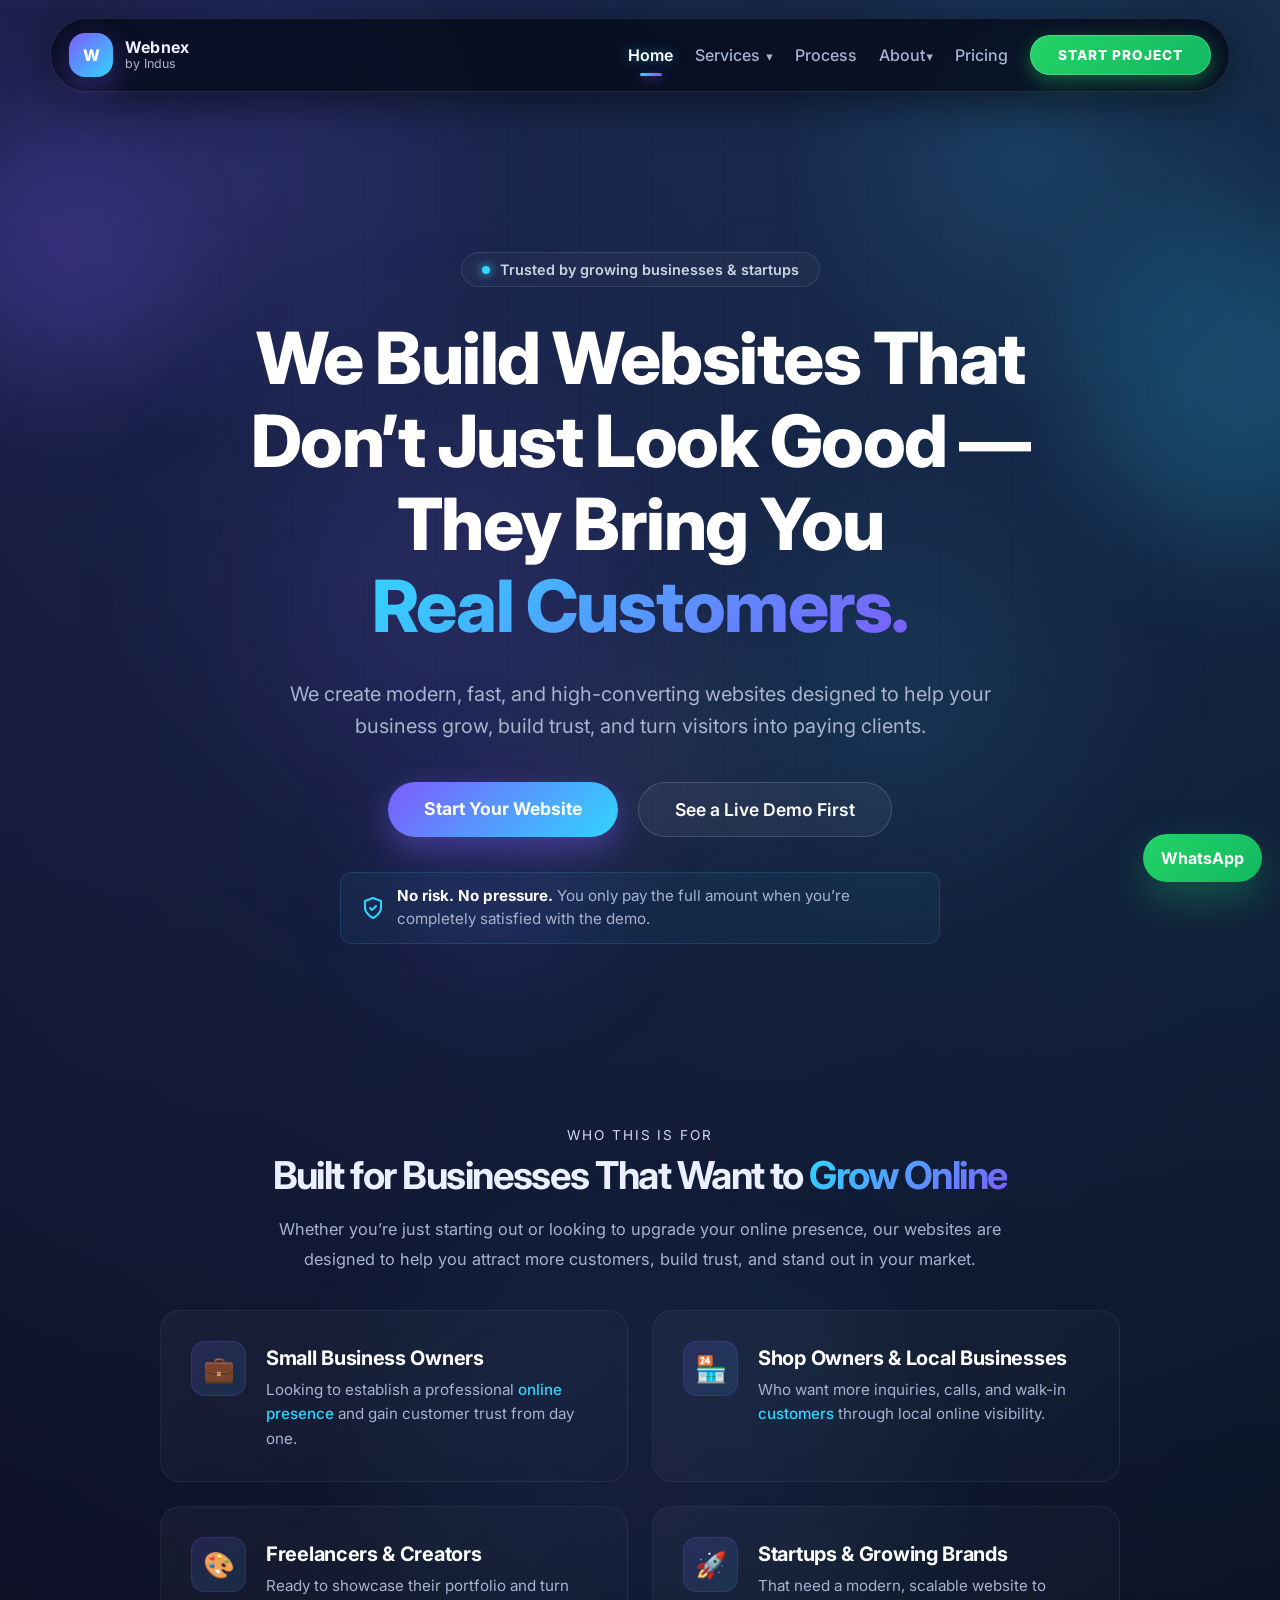
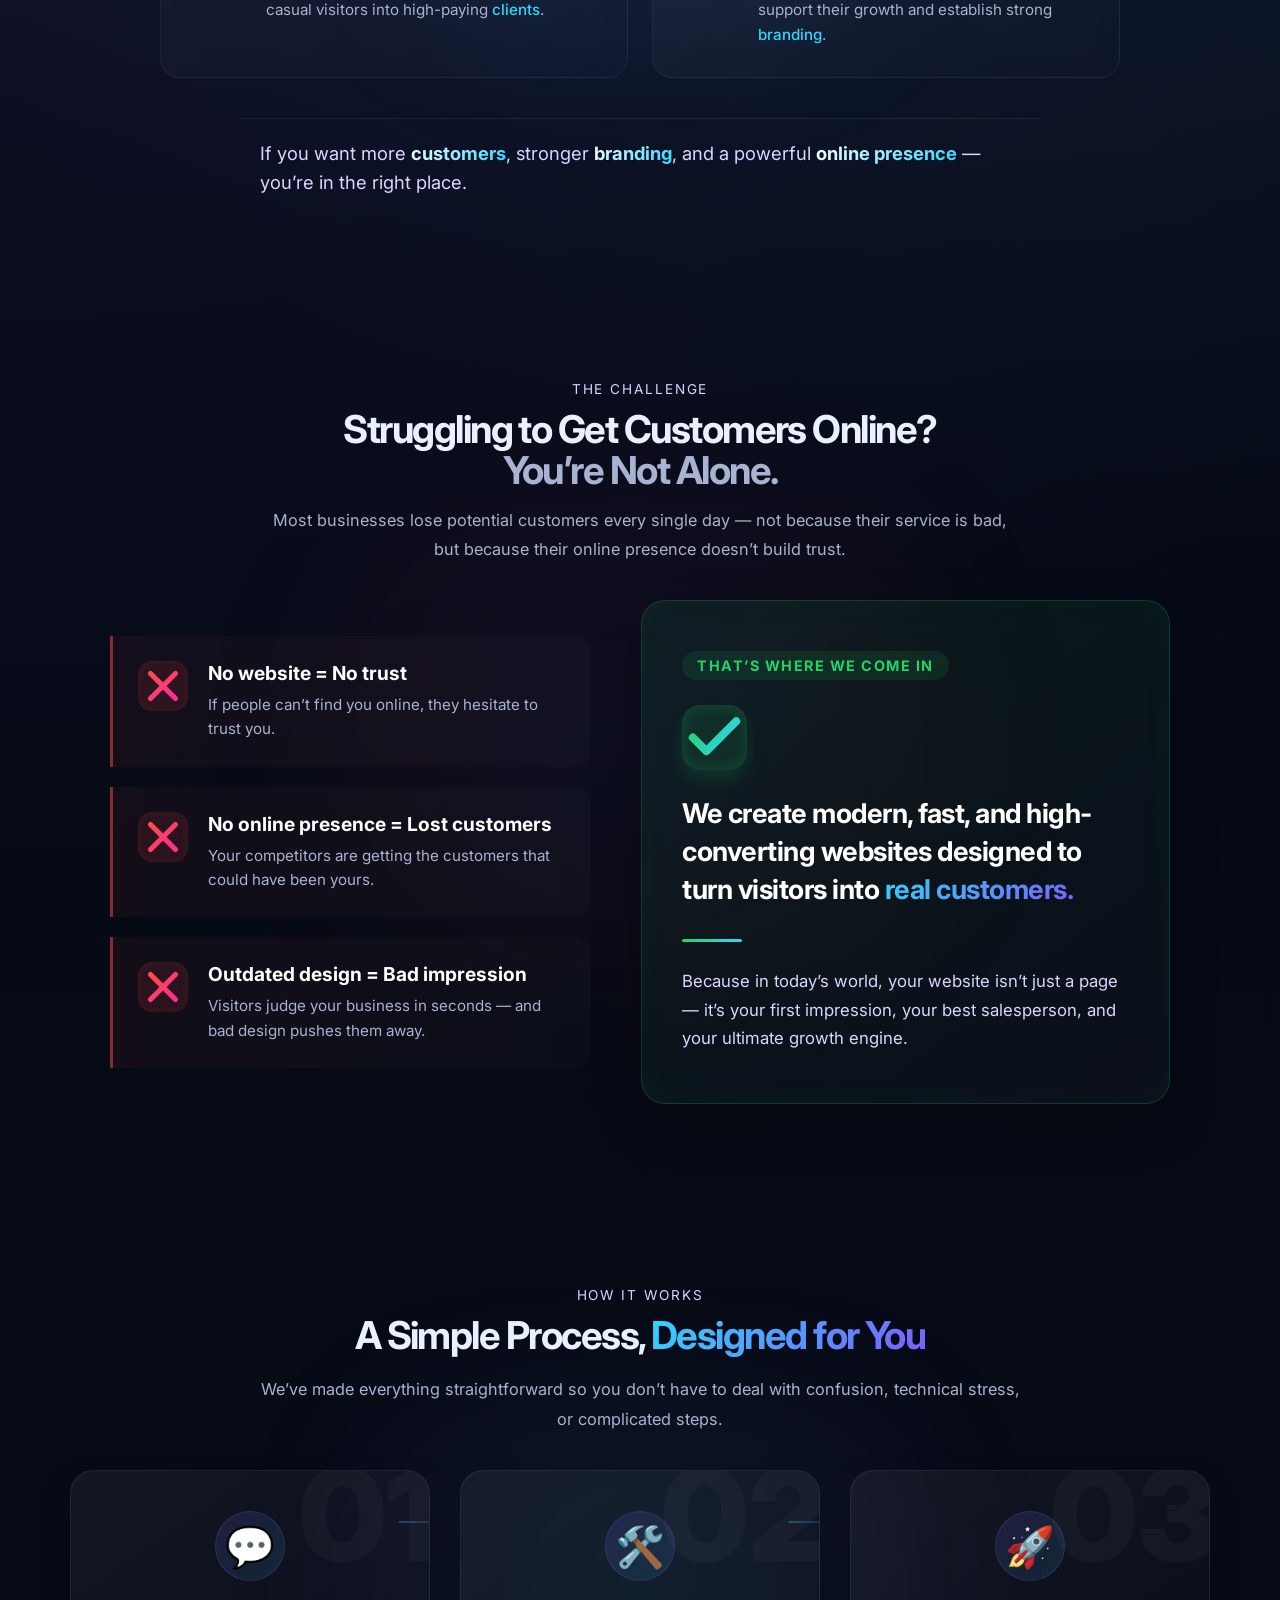
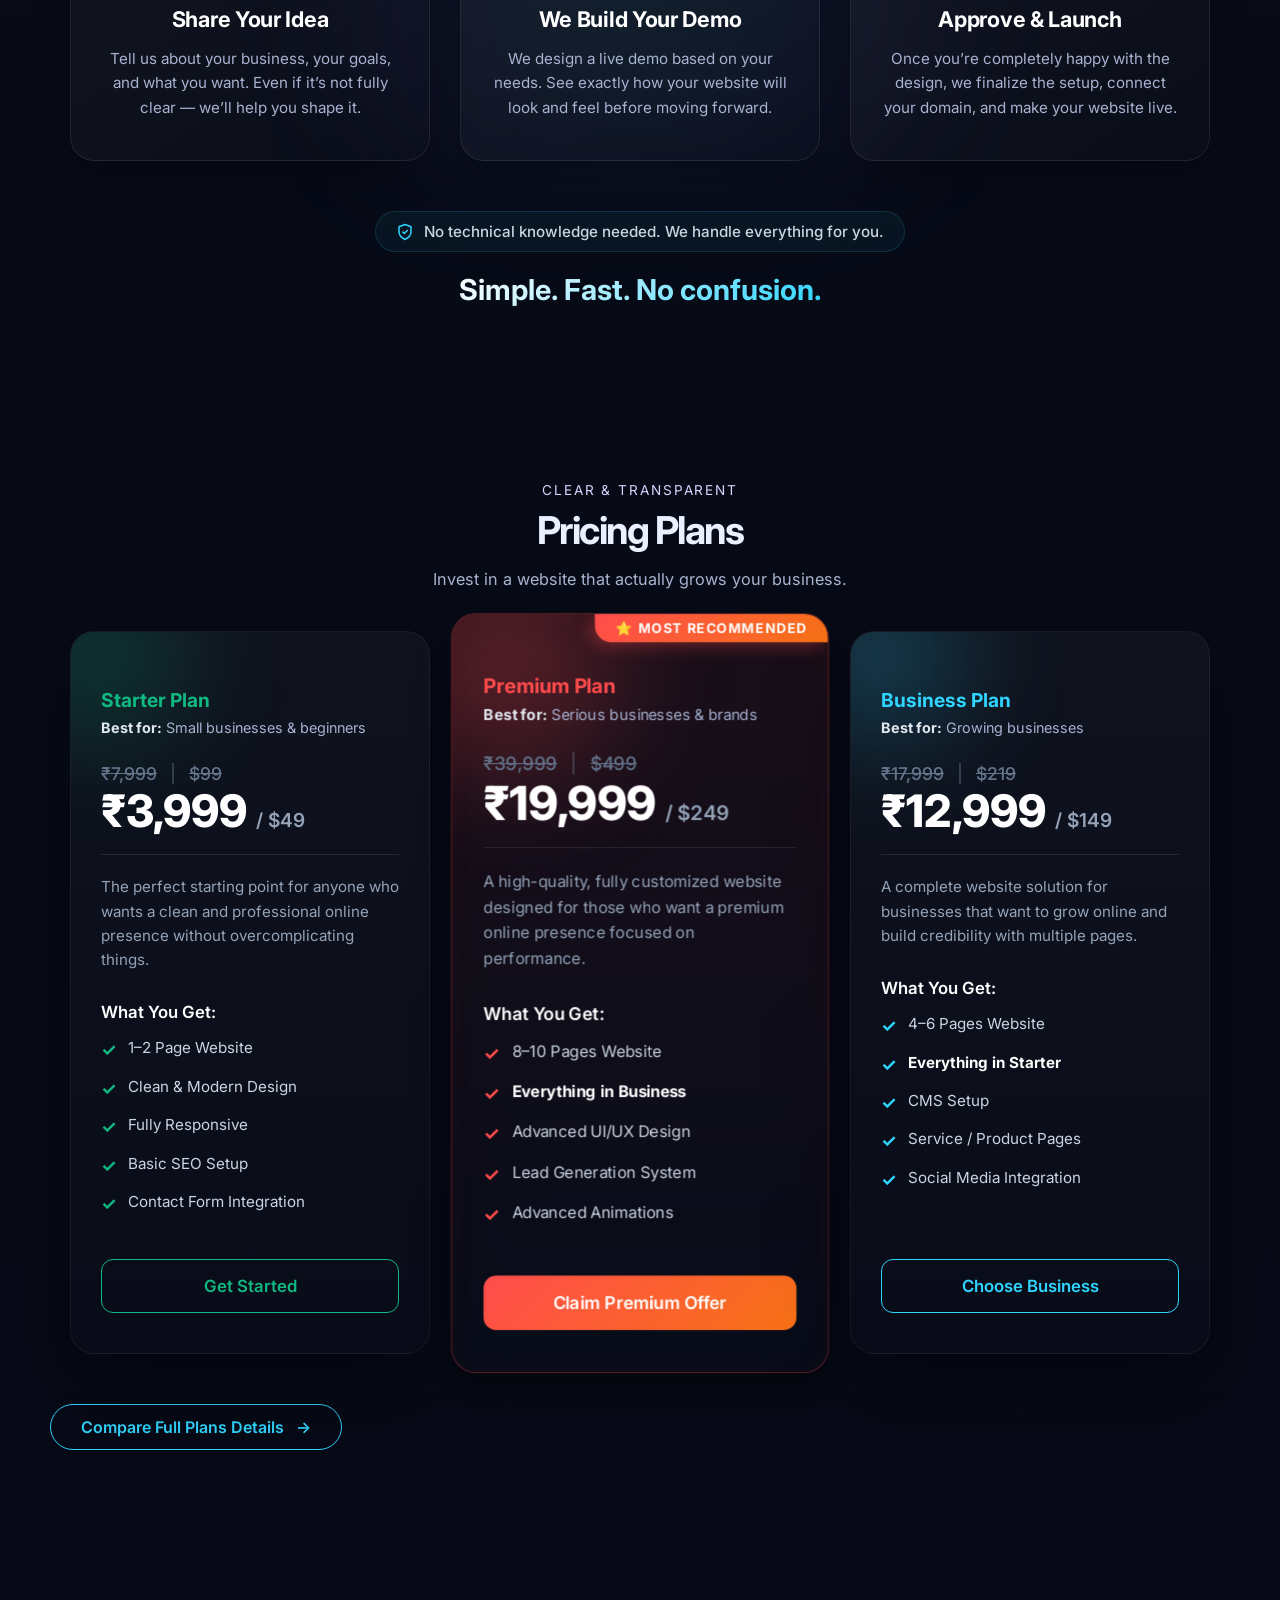
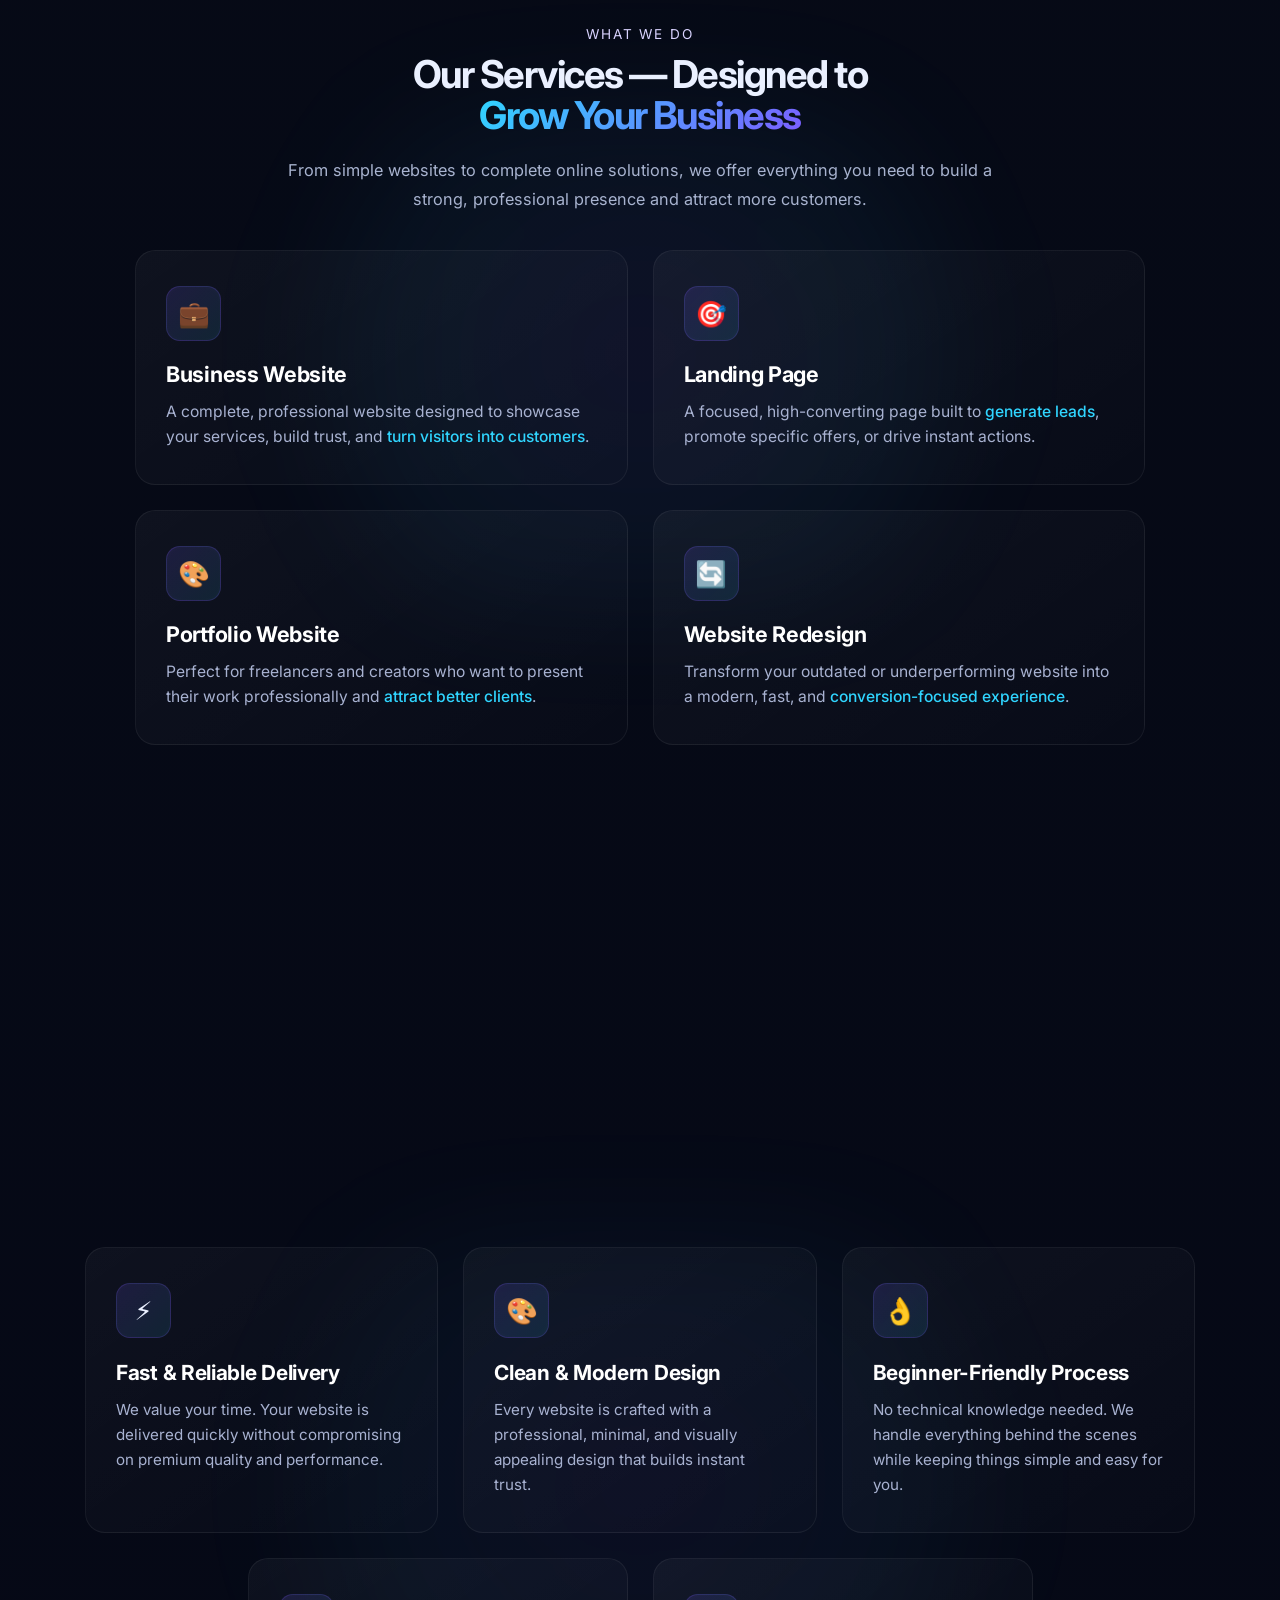
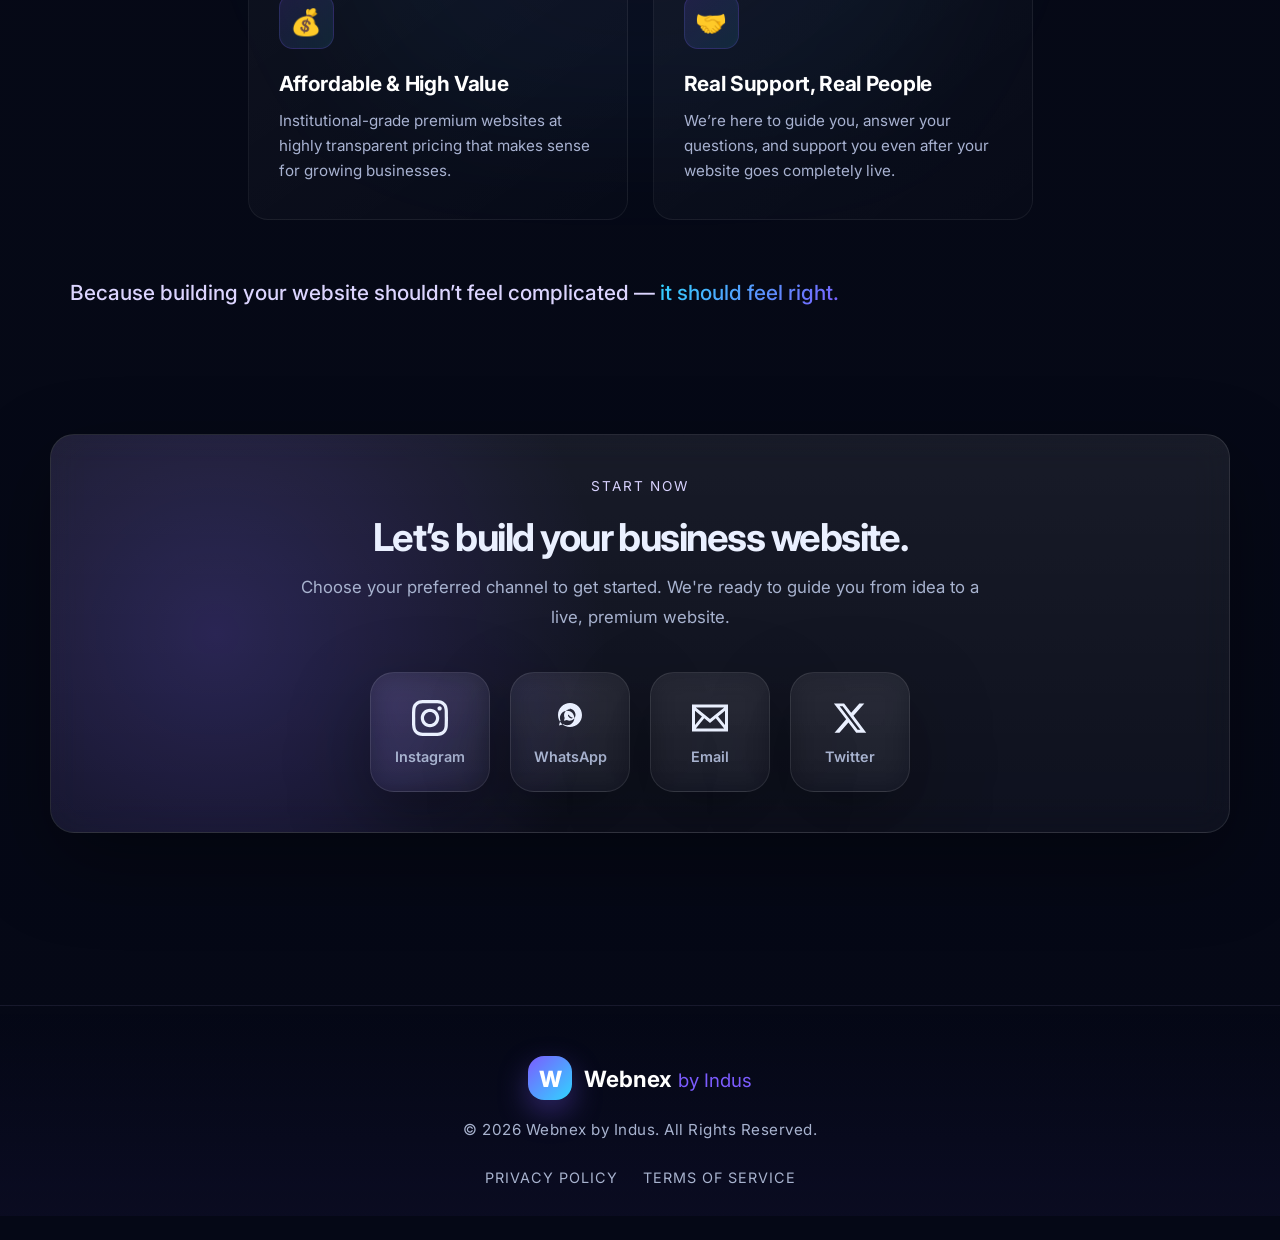
==== index.html @ ea2aa4b1 "Update index.html" ====
<!DOCTYPE html>
<html lang="en">
<head>
    <meta name="google-site-verification" content="fzsOujH1LZ0nLITsSMVciVmlMQzoovann9fvEnsx2F0" />
  <meta charset="UTF-8" />
  <meta name="viewport" content="width=device-width, initial-scale=1.0" />
  <meta name="theme-color" content="#070B16" />
  <title>Webnex by Indus — Modern Websites for Businesses</title>
  <meta name="description" content="Webnex by Indus builds modern, high-converting websites for small businesses, shops, and global clients." />
  <link rel="preconnect" href="https://fonts.googleapis.com">
  <link rel="preconnect" href="https://fonts.gstatic.com" crossorigin>
  <link href="https://fonts.googleapis.com/css2?family=Inter:wght@400;500;600;700;800&display=swap" rel="stylesheet">
  <link rel="stylesheet" href="css/style.css" />
</head>
<body>
  <div class="bg-layer"></div>
  <div class="orb orb-1"></div>
  <div class="orb orb-2"></div>
  <div class="orb orb-3"></div>
  <div class="grid-overlay"></div>

  <header class="site-header">
    <a class="brand" href="index.html" aria-label="Webnex by Indus home">
      <span class="brand-mark">W</span>
      <span class="brand-text">
        <strong>Webnex</strong>
        <small>by Indus</small>
      </span>
    </a>

    <button class="menu-btn" id="menuBtn" aria-label="Open menu" aria-expanded="false" aria-controls="siteNav">
      <span></span>
      <span></span>
      <span></span>
    </button>

    <nav class="site-nav" id="siteNav">
      <a href="index.html" class="nav-link active">Home</a>
      
      <div class="dropdown">
        <a href="services.html" class="nav-link">Services <span class="arrow">▾</span></a>
        <div class="dropdown-content">
          <a href="services.html">All Services</a>
          <a href="reviews.html">Client Reviews</a>
          <a href="faq.html">FAQ</a>
        </div>
      </div>

      <a href="process.html" class="nav-link">Process</a>
      
      <div class="dropdown">
        <a href="work.html" class="nav-link">About<span class="arrow">▾</span></a>
        <div class="dropdown-content">
          <a href="work.html">Our Story</a>
          <a href="social.html">Social Links</a>
        </div>
      </div>

      <a href="pricing.html" class="nav-link">Pricing</a>
      <a href="#contact" class="nav-cta cta-premium-click">Start Project</a>
    </nav>
  </header>

  <section class="premium-index-hero">
  <div class="hero-glow-1"></div>
  <div class="hero-glow-2"></div>

  <div class="hero-content" data-reveal>
    
    <div class="hero-pill">
      <span class="pill-dot"></span>
      Trusted by growing businesses & startups
    </div>

    <h1 class="hero-h1">
      We Build Websites That Don’t Just Look Good — They Bring You <span class="text-highlight">Real Customers.</span>
    </h1>

    <p class="hero-subtext">
      We create modern, fast, and high-converting websites designed to help your business grow, build trust, and turn visitors into paying clients.
    </p>

    <div class="hero-cta-group">
      <a href="#contact" class="btn-hero-primary">Start Your Website</a>
      <a href="#demo" class="btn-hero-secondary">See a Live Demo First</a>
    </div>

    <div class="hero-trust-line">
      <svg class="trust-icon" viewBox="0 0 24 24" fill="none" xmlns="http://www.w3.org/2000/svg">
        <path d="M12 22C12 22 20 18 20 12V5L12 2L4 5V12C4 18 12 22 12 22Z" stroke="#30D5FF" stroke-width="2" stroke-linecap="round" stroke-linejoin="round"/>
        <path d="M9 12L11 14L15 10" stroke="#30D5FF" stroke-width="2" stroke-linecap="round" stroke-linejoin="round"/>
      </svg>
      <p><strong>No risk. No pressure.</strong> You only pay the full amount when you’re completely satisfied with the demo.</p>
    </div>

  </div>
</section>
<section class="section target-section">
  <div class="target-glow-bg"></div>

  <div class="section-head text-center" data-reveal>
    <span class="eyebrow">Who This Is For</span>
    <h2>Built for Businesses That Want to <span class="text-highlight">Grow Online</span></h2>
    <p>Whether you’re just starting out or looking to upgrade your online presence, our websites are designed to help you attract more customers, build trust, and stand out in your market.</p>
  </div>

  <div class="target-grid">
    
    <div class="target-card" data-reveal>
      <div class="t-icon-box">💼</div>
      <div class="t-content">
        <h3>Small Business Owners</h3>
        <p>Looking to establish a professional <span class="t-highlight">online presence</span> and gain customer trust from day one.</p>
      </div>
    </div>

    <div class="target-card" data-reveal>
      <div class="t-icon-box">🏪</div>
      <div class="t-content">
        <h3>Shop Owners & Local Businesses</h3>
        <p>Who want more inquiries, calls, and walk-in <span class="t-highlight">customers</span> through local online visibility.</p>
      </div>
    </div>

    <div class="target-card" data-reveal>
      <div class="t-icon-box">🎨</div>
      <div class="t-content">
        <h3>Freelancers & Creators</h3>
        <p>Ready to showcase their portfolio and turn casual visitors into high-paying <span class="t-highlight">clients</span>.</p>
      </div>
    </div>

    <div class="target-card" data-reveal>
      <div class="t-icon-box">🚀</div>
      <div class="t-content">
        <h3>Startups & Growing Brands</h3>
        <p>That need a modern, scalable website to support their growth and establish strong <span class="t-highlight">branding</span>.</p>
      </div>
    </div>

  </div>

  <div class="target-closing text-center" data-reveal>
    <p>If you want more <strong>customers</strong>, stronger <strong>branding</strong>, and a powerful <strong>online presence</strong> — you’re in the right place.</p>
  </div>
</section>
      
    

   

    
    

    <section class="section ps-section">
  <div class="ps-bg-glow"></div>

  <div class="section-head text-center" data-reveal>
    <span class="eyebrow">The Challenge</span>
    <h2>Struggling to Get Customers Online? <br><span style="color: #a8b2d1;">You’re Not Alone.</span></h2>
    <p>Most businesses lose potential customers every single day — not because their service is bad, but because their online presence doesn’t build trust.</p>
  </div>

  <div class="ps-grid">
    
    <div class="ps-problems" data-reveal>
      
      <div class="ps-problem-item">
        <div class="ps-icon cross-icon">
          <svg viewBox="0 0 24 24" fill="none" xmlns="http://www.w3.org/2000/svg">
            <path d="M18 6L6 18M6 6L18 18" stroke="url(#redGrad)" stroke-width="2.5" stroke-linecap="round" stroke-linejoin="round"/>
            <defs>
              <linearGradient id="redGrad" x1="6" y1="6" x2="18" y2="18" gradientUnits="userSpaceOnUse">
                <stop stop-color="#FF4B4B"/>
                <stop offset="1" stop-color="#FF2E93"/>
              </linearGradient>
            </defs>
          </svg>
        </div>
        <div class="ps-text">
          <h4>No website = No trust</h4>
          <p>If people can’t find you online, they hesitate to trust you.</p>
        </div>
      </div>

      <div class="ps-problem-item">
        <div class="ps-icon cross-icon">
          <svg viewBox="0 0 24 24" fill="none" xmlns="http://www.w3.org/2000/svg">
            <path d="M18 6L6 18M6 6L18 18" stroke="url(#redGrad)" stroke-width="2.5" stroke-linecap="round" stroke-linejoin="round"/>
          </svg>
        </div>
        <div class="ps-text">
          <h4>No online presence = Lost customers</h4>
          <p>Your competitors are getting the customers that could have been yours.</p>
        </div>
      </div>

      <div class="ps-problem-item">
        <div class="ps-icon cross-icon">
          <svg viewBox="0 0 24 24" fill="none" xmlns="http://www.w3.org/2000/svg">
            <path d="M18 6L6 18M6 6L18 18" stroke="url(#redGrad)" stroke-width="2.5" stroke-linecap="round" stroke-linejoin="round"/>
          </svg>
        </div>
        <div class="ps-text">
          <h4>Outdated design = Bad impression</h4>
          <p>Visitors judge your business in seconds — and bad design pushes them away.</p>
        </div>
      </div>

    </div>

    <div class="ps-solution" data-reveal>
      <div class="ps-solution-card">
        
        <div class="solution-eyebrow">That’s where we come in</div>
        
        <div class="ps-icon tick-icon">
          <svg viewBox="0 0 24 24" fill="none" xmlns="http://www.w3.org/2000/svg">
            <path d="M20 6L9 17L4 12" stroke="url(#greenGrad)" stroke-width="3" stroke-linecap="round" stroke-linejoin="round"/>
            <defs>
              <linearGradient id="greenGrad" x1="4" y1="6" x2="20" y2="17" gradientUnits="userSpaceOnUse">
                <stop stop-color="#24D366"/>
                <stop offset="1" stop-color="#30D5FF"/>
              </linearGradient>
            </defs>
          </svg>
        </div>

        <h3>We create modern, fast, and high-converting websites designed to turn visitors into <span class="text-highlight">real customers.</span></h3>
        
        <div class="solution-divider"></div>
        
        <p class="solution-closing">Because in today’s world, your website isn’t just a page — it’s your first impression, your best salesperson, and your ultimate growth engine.</p>
        
      </div>
    </div>

  </div>
</section>
<section class="section process-step-section">
  <div class="ps-glow-bg"></div>

  <div class="section-head text-center" data-reveal>
    <span class="eyebrow">How It Works</span>
    <h2>A Simple Process, <span class="text-highlight">Designed for You</span></h2>
    <p>We’ve made everything straightforward so you don’t have to deal with confusion, technical stress, or complicated steps.</p>
  </div>

  <div class="ps-steps-grid" data-reveal>
    
    <div class="ps-step-card">
      <div class="ps-step-number">01</div>
      <div class="ps-step-icon">💬</div>
      <div class="ps-step-content">
        <h3>Share Your Idea</h3>
        <p>Tell us about your business, your goals, and what you want. Even if it’s not fully clear — we’ll help you shape it.</p>
      </div>
    </div>

    <div class="ps-step-card">
      <div class="ps-step-number">02</div>
      <div class="ps-step-icon">🛠️</div>
      <div class="ps-step-content">
        <h3>We Build Your Demo</h3>
        <p>We design a live demo based on your needs. See exactly how your website will look and feel before moving forward.</p>
      </div>
    </div>

    <div class="ps-step-card">
      <div class="ps-step-number">03</div>
      <div class="ps-step-icon">🚀</div>
      <div class="ps-step-content">
        <h3>Approve & Launch</h3>
        <p>Once you’re completely happy with the design, we finalize the setup, connect your domain, and make your website live.</p>
      </div>
    </div>

  </div>

  <div class="ps-closing text-center" data-reveal>
    <div class="trust-pill">
      <svg class="trust-pill-icon" viewBox="0 0 24 24" fill="none" xmlns="http://www.w3.org/2000/svg">
        <path d="M12 22C12 22 20 18 20 12V5L12 2L4 5V12C4 18 12 22 12 22Z" stroke="#30D5FF" stroke-width="2" stroke-linecap="round" stroke-linejoin="round"/>
        <path d="M9 12L11 14L15 10" stroke="#30D5FF" stroke-width="2" stroke-linecap="round" stroke-linejoin="round"/>
      </svg>
      No technical knowledge needed. We handle everything for you.
    </div>
    <h4>Simple. Fast. No confusion.</h4>
  </div>

</section>

    <section class="section" id="pricing" data-reveal>
      <div class="section-head text-center">
        <span class="eyebrow">Clear & Transparent</span>
        <h2>Pricing Plans</h2>
        <p>Invest in a website that actually grows your business.</p>
      </div>

      <div class="pricing-grid">
        
        <div class="price-card starter-card">
          <div class="card-glow starter-glow"></div>
          <h3 class="plan-name">Starter Plan</h3>
          <p class="best-for"><strong>Best for:</strong> Small businesses & beginners</p>
          
          <div class="pricing-block">
            <div class="old-price"><del>₹7,999</del> <span class="divider">|</span> <del>$99</del></div>
            <div class="new-price">₹3,999 <span>/ $49</span></div>
          </div>
          
          <p class="price-desc">The perfect starting point for anyone who wants a clean and professional online presence without overcomplicating things.</p>
          
          <div class="features-wrapper">
            <p class="what-you-get">What You Get:</p>
            <ul class="features">
              <li><span class="check starter-check">✓</span> 1–2 Page Website</li>
              <li><span class="check starter-check">✓</span> Clean & Modern Design</li>
              <li><span class="check starter-check">✓</span> Fully Responsive</li>
              <li><span class="check starter-check">✓</span> Basic SEO Setup</li>
              <li><span class="check starter-check">✓</span> Contact Form Integration</li>
            </ul>
          </div>
          <a href="#contact" class="btn btn-starter">Get Started</a>
        </div>

        <div class="price-card premium-card popular">
          <div class="card-glow premium-glow"></div>
          <div class="popular-badge">⭐ Most Recommended</div>
          <h3 class="plan-name">Premium Plan</h3>
          <p class="best-for"><strong>Best for:</strong> Serious businesses & brands</p>
          
          <div class="pricing-block">
            <div class="old-price"><del>₹39,999</del> <span class="divider">|</span> <del>$499</del></div>
            <div class="new-price">₹19,999 <span>/ $249</span></div>
          </div>
          
          <p class="price-desc">A high-quality, fully customized website designed for those who want a premium online presence focused on performance.</p>
          
          <div class="features-wrapper">
            <p class="what-you-get">What You Get:</p>
            <ul class="features">
              <li><span class="check premium-check">✓</span> 8–10 Pages Website</li>
              <li><span class="check premium-check">✓</span> <strong>Everything in Business</strong></li>
              <li><span class="check premium-check">✓</span> Advanced UI/UX Design</li>
              <li><span class="check premium-check">✓</span> Lead Generation System</li>
              <li><span class="check premium-check">✓</span> Advanced Animations</li>
            </ul>
          </div>
          <a href="#contact" class="btn btn-premium">Claim Premium Offer</a>
        </div>

        <div class="price-card business-card">
          <div class="card-glow business-glow"></div>
          <h3 class="plan-name">Business Plan</h3>
          <p class="best-for"><strong>Best for:</strong> Growing businesses</p>
          
          <div class="pricing-block">
            <div class="old-price"><del>₹17,999</del> <span class="divider">|</span> <del>$219</del></div>
            <div class="new-price">₹12,999 <span>/ $149</span></div>
          </div>
          
          <p class="price-desc">A complete website solution for businesses that want to grow online and build credibility with multiple pages.</p>
          
          <div class="features-wrapper">
            <p class="what-you-get">What You Get:</p>
            <ul class="features">
              <li><span class="check business-check">✓</span> 4–6 Pages Website</li>
              <li><span class="check business-check">✓</span> <strong>Everything in Starter</strong></li>
              <li><span class="check business-check">✓</span> CMS Setup</li>
              <li><span class="check business-check">✓</span> Service / Product Pages</li>
              <li><span class="check business-check">✓</span> Social Media Integration</li>
            </ul>
          </div>
          <a href="#contact" class="btn btn-business">Choose Business</a>
        </div>

      </div>

      <div class="text-center" style="margin-top: 50px;">
        <a href="pricing.html" class="btn-outline" style="display: inline-block; padding: 12px 30px; border: 1px solid #30D5FF; color: #30D5FF; border-radius: 50px; text-decoration: none; font-weight: 600; transition: 0.3s;">Compare Full Plans Details <span style="margin-left: 8px;">→</span></a>
      </div>
    </section>

  <section class="section idx-srv-section">
  <div class="idx-srv-glow"></div>

  <div class="section-head text-center" data-reveal>
    <span class="eyebrow">What We Do</span>
    <h2>Our Services — Designed to <span class="text-highlight">Grow Your Business</span></h2>
    <p>From simple websites to complete online solutions, we offer everything you need to build a strong, professional presence and attract more customers.</p>
  </div>

  <div class="idx-srv-grid" data-reveal>
    
    <div class="idx-srv-card">
      <div class="idx-srv-icon">💼</div>
      <h3>Business Website</h3>
      <p>A complete, professional website designed to showcase your services, build trust, and <span class="t-highlight">turn visitors into customers</span>.</p>
    </div>

    <div class="idx-srv-card">
      <div class="idx-srv-icon">🎯</div>
      <h3>Landing Page</h3>
      <p>A focused, high-converting page built to <span class="t-highlight">generate leads</span>, promote specific offers, or drive instant actions.</p>
    </div>

    <div class="idx-srv-card">
      <div class="idx-srv-icon">🎨</div>
      <h3>Portfolio Website</h3>
      <p>Perfect for freelancers and creators who want to present their work professionally and <span class="t-highlight">attract better clients</span>.</p>
    </div>

    <div class="idx-srv-card">
      <div class="idx-srv-icon">🔄</div>
      <h3>Website Redesign</h3>
      <p>Transform your outdated or underperforming website into a modern, fast, and <span class="t-highlight">conversion-focused experience</span>.</p>
    </div>

  </div>

  <div class="idx-srv-cta-wrapper" data-reveal>
    <a href="services.html" class="btn-explore-glow">
      Explore All Services <span class="arrow">&rarr;</span>
    </a>
    <p class="idx-srv-tagline">💡 Not sure what you need? <a href="#contact" class="guide-link">We’ll guide you.</a></p>
  </div>
</section>

<section class="section why-us-section">
  <div class="why-glow-bg"></div>

  <div class="section-head text-center" data-reveal>
    <span class="eyebrow">Why Clients Love Us</span>
    <h2>Why Businesses <span class="text-highlight">Choose Us</span> ⭐</h2>
    <p>We don’t just build websites — we create smooth, reliable, and results-driven experiences that make working with us easy and stress-free.</p>
  </div>

  <div class="why-grid" data-reveal>
    
    <div class="why-card">
      <div class="why-icon">⚡</div>
      <h3>Fast & Reliable Delivery</h3>
      <p>We value your time. Your website is delivered quickly without compromising on premium quality and performance.</p>
    </div>

    <div class="why-card">
      <div class="why-icon">🎨</div>
      <h3>Clean & Modern Design</h3>
      <p>Every website is crafted with a professional, minimal, and visually appealing design that builds instant trust.</p>
    </div>

    <div class="why-card">
      <div class="why-icon">👌</div>
      <h3>Beginner-Friendly Process</h3>
      <p>No technical knowledge needed. We handle everything behind the scenes while keeping things simple and easy for you.</p>
    </div>

    <div class="why-card">
      <div class="why-icon">💰</div>
      <h3>Affordable & High Value</h3>
      <p>Institutional-grade premium websites at highly transparent pricing that makes sense for growing businesses.</p>
    </div>

    <div class="why-card">
      <div class="why-icon">🤝</div>
      <h3>Real Support, Real People</h3>
      <p>We’re here to guide you, answer your questions, and support you even after your website goes completely live.</p>
    </div>

  </div>

  <div class="why-closing text-center" data-reveal>
    <p>Because building your website shouldn’t feel complicated — <span class="text-highlight">it should feel right.</span></p>
  </div>
</section>

    <section id="contact" class="section cta-section">
      <div class="cta-card" data-reveal>
        <span class="eyebrow">Start now</span>
        <h2>Let’s build your business website.</h2>
        
        <p class="cta-text">Choose your preferred channel to get started. We're ready to guide you from idea to a live, premium website.</p>
        
       <div class="contact-options-wrapper">
          <div class="contact-options-grid">
            
            <a href="https://www.instagram.com/webnex_by_indus/" target="_blank" rel="noopener noreferrer" class="contact-icon-btn insta-btn" aria-label="Contact on Instagram">
                <svg class="icon-svg" viewBox="0 0 24 24"><path d="M12 2.163c3.204 0 3.584.012 4.85.07 3.252.148 4.771 1.691 4.919 4.919.058 1.265.069 1.645.069 4.849 0 3.205-.012 3.584-.069 4.849-.149 3.225-1.664 4.771-4.919 4.919-1.266.058-1.644.07-4.85.07-3.204 0-3.584-.012-4.849-.07-3.26-.149-4.771-1.699-4.919-4.92-.058-1.265-.07-1.644-.07-4.849 0-3.204.013-3.583.07-4.849.149-3.227 1.664-4.771 4.919-4.919 1.266-.057 1.645-.069 4.849-.069zm0-2.163c-3.259 0-3.667.014-4.947.072-4.358.2-6.78 2.618-6.98 6.98-.059 1.281-.073 1.689-.073 4.948 0 3.259.014 3.668.072 4.948.2 4.358 2.618 6.78 6.98 6.98 1.281.058 1.689.072 4.948.072 3.259 0 3.668-.014 4.948-.072 4.354-.2 6.782-2.618 6.979-6.98.059-1.28.073-1.689.073-4.948 0-3.259-.014-3.667-.072-4.947-.196-4.354-2.617-6.78-6.979-6.98-1.281-.059-1.69-.073-4.949-.073zm0 5.838c-3.403 0-6.162 2.759-6.162 6.162s2.759 6.163 6.162 6.163 6.162-2.759 6.162-6.163c0-3.403-2.759-6.162-6.162-6.162zm0 10.162c-2.209 0-4-1.79-4-4 0-2.209 1.791-4 4-4s4 1.791 4 4c0 2.21-1.791 4-4 4zm6.406-11.845c-.796 0-1.441.645-1.441 1.44s.645 1.44 1.441 1.44c.795 0 1.439-.645 1.439-1.44s-.644-1.44-1.439-1.44z"/></svg>
                <span class="icon-label">Instagram</span>
            </a>

            <a href="https://wa.me/917779998054" target="_blank" rel="noopener noreferrer" class="contact-icon-btn whatsapp-btn" aria-label="Contact on WhatsApp">
                <svg class="icon-svg" viewBox="0 0 24 24"><path d="M12.031 6.172c-2.202 0-3.991 1.789-3.991 3.991 0 .633.148 1.233.412 1.765l-.53 1.936 1.983-.52c.518.291 1.121.458 1.765.458 2.202 0 3.991-1.789 3.991-3.991 0-2.202-1.789-3.991-3.991-3.991zm1.767 5.672c-.114.285-.515.421-.855.421-.314 0-.687-.132-1.011-.295-.615-.31-1.054-.875-1.282-1.558-.093-.28.163-.564.444-.564.122 0 .236.046.323.13.143.141.22.35.337.5.158.204.382.261.6.223.111-.019.208-.073.279-.158.118-.14.188-.317.188-.507 0-.083-.013-.162-.037-.237-.061-.19-.24-.31-.444-.31h-.037c-.126 0-.246.04-.344.116-.07.054-.117.13-.133.216-.011.059-.011.121 0 .18.016.086.063.162.133.216.098.076.218.116.344.116h.037c.102 0 .199-.031.28-.088.163-.114.24-.31.22-.507-.01-.09-.046-.175-.1-.246-.057-.075-.133-.129-.22-.158s-.183-.037-.279-.023c-.218.038-.442.223-.6.421-.117.14-.194.317-.194.5 0 .19.077.367.194.507.228.274.667.498 1.282.813.324.163.697.295 1.011.295.34 0 .741-.136.855-.421zm6.202-1.844c0 4.418-3.582 8-8 8s-8-3.582-8-8 3.582-8 8-8 8 3.582 8 8zm-14.531 3.991l-.816 2.973 3.037-.796c.712.417 1.528.653 2.404.653 2.651 0 4.8-2.149 4.8-4.8s-2.149-4.8-4.8-4.8-4.8 2.149-4.8 4.8c0 .72.16 1.402.443 2.015z"/></svg>
                <span class="icon-label">WhatsApp</span>
            </a>

            <a href="mailto: indusreach@outlook.com" class="contact-icon-btn email-btn" aria-label="Send an Email">
                <svg class="icon-svg" viewBox="0 0 24 24"><path d="M0 3v18h24v-18h-24zm6.623 7.929l-4.623 5.712v-9.458l4.623 3.746zm-4.141-5.929h19.035l-9.517 7.713-9.518-7.713zm5.694 7.188l3.824 3.099 3.83-3.104 5.612 6.817h-18.879l5.613-6.812zm9.208-1.26l4.616-3.741v9.461l-4.616-5.72z"/></svg>
                <span class="icon-label">Email</span>
            </a>

            <a href="https://x.com/Indus1000" target="_blank" rel="noopener noreferrer" class="contact-icon-btn twitter-btn" aria-label="Contact on Twitter">
                <svg class="icon-svg" viewBox="0 0 24 24"><path d="M18.244 2.25h3.308l-7.227 8.26 8.502 11.24H16.17l-5.214-6.817L4.99 21.75H1.68l7.73-8.835L1.254 2.25H8.08l4.713 6.231zm-1.161 17.52h1.833L7.084 4.126H5.117z"/></svg>
                <span class="icon-label">Twitter</span>
            </a>
          </div>
        </div>
      </div>
    </section>
  </main>


  <footer class="site-footer">
    <div class="footer-content">
      <div class="footer-logo">
        <span class="brand-mark">W</span>
        <span><strong>Webnex</strong> <small style="color:var(--primary);">by Indus</small></span>
      </div>
      <p class="footer-copyright">© 2026 Webnex by Indus. All Rights Reserved.</p>
      <div class="footer-links">
        <a href="#">Privacy Policy</a>
        <a href="#">Terms of Service</a>
      </div>
    </div>
  </footer>

  <a class="floating-whatsapp" href="#" id="floatingWhatsapp" aria-label="Chat on WhatsApp">WhatsApp</a>

  <script src="js/main.js"></script>
  <div id="scratchModal" class="scratch-modal-overlay">
    <div class="scratch-modal-box premium-glass">
      
      </div>

</body>
</html>
---- css/style.css ----
:root{
  --bg:#070B16;
  --bg-soft:#0B1120;
  --card:rgba(255,255,255,.06);
  --card-strong:rgba(255,255,255,.09);
  --border:rgba(255,255,255,.10);
  --text:#EAF0FF;
  --muted:#A8B3CF;
  --primary:#7C5CFF;
  --primary-2:#30D5FF;
  --shadow:0 30px 80px rgba(0,0,0,.35);
  --radius:24px;
}

*{box-sizing:border-box;margin:0;padding:0}
html{scroll-behavior:smooth}
body{
  font-family:"Inter",system-ui,sans-serif;
  background:
    radial-gradient(circle at top left, rgba(124,92,255,.18), transparent 32%),
    radial-gradient(circle at top right, rgba(48,213,255,.16), transparent 28%),
    linear-gradient(180deg, #050816 0%, #070B16 38%, #050816 100%);
  color:var(--text);
  overflow-x:hidden;
}

a{color:inherit;text-decoration:none}
img{max-width:100%;display:block}

.bg-layer{
  position:fixed;inset:0;z-index:-4;
  background:
    radial-gradient(circle at 20% 20%, rgba(124,92,255,.14), transparent 22%),
    radial-gradient(circle at 80% 18%, rgba(48,213,255,.12), transparent 20%),
    radial-gradient(circle at 50% 85%, rgba(255,255,255,.05), transparent 20%);
}

.orb{
  position:fixed;border-radius:50%;filter:blur(60px);
  opacity:.55;z-index:-3;pointer-events:none;
  animation: drift 18s ease-in-out infinite alternate;
}
.orb-1{width:260px;height:260px;left:-80px;top:120px;background:rgba(124,92,255,.45)}
.orb-2{width:320px;height:320px;right:-120px;top:220px;background:rgba(48,213,255,.35);animation-duration:22s}
.orb-3{width:220px;height:220px;left:30%;bottom:-90px;background:rgba(124,92,255,.22);animation-duration:26s}

@keyframes drift{
  from{transform:translate3d(0,0,0) scale(1)}
  to{transform:translate3d(40px,-30px,0) scale(1.08)}
}

.grid-overlay{
  position:fixed;inset:0;z-index:-2;pointer-events:none;opacity:.35;
  background-image:
    linear-gradient(rgba(255,255,255,.05) 1px, transparent 1px),
    linear-gradient(90deg, rgba(255,255,255,.05) 1px, transparent 1px);
  background-size:72px 72px;
  mask-image:radial-gradient(circle at center, black 35%, transparent 78%);
}

.section{
  width:min(1180px, calc(100% - 32px));
  margin:0 auto;
  padding:92px 0;
}


.brand{display:flex;align-items:center;gap:12px;min-width:0}
.brand-mark{
  width:44px;height:44px;border-radius:16px;
  display:grid;place-items:center;
  background:linear-gradient(135deg,var(--primary),var(--primary-2));
  color:white;font-weight:800;box-shadow:0 12px 30px rgba(124,92,255,.35)
}
.brand-text{display:flex;flex-direction:column;line-height:1.1}
.brand-text strong{font-size:1rem;letter-spacing:.2px}
.brand-text small{font-size:.78rem;color:var(--muted)}



.btn{
  display:inline-flex;align-items:center;justify-content:center;
  min-height:52px;padding:0 22px;
  border-radius:16px;
  border:1px solid transparent;
  font-weight:600;
  transition:transform .25s ease, box-shadow .25s ease, background .25s ease, border-color .25s ease;
}
.btn:hover{transform:translateY(-2px)}
.btn-primary{
  color:white;
  background:linear-gradient(135deg, var(--primary), #5B8CFF 45%, var(--primary-2));
  box-shadow:0 16px 35px rgba(124,92,255,.28);
}
.btn-secondary{
  color:var(--text);
  background:rgba(255,255,255,.04);
  border-color:var(--border);
}
.full{width:100%}

.hero-stats{
  display:grid;
  grid-template-columns:repeat(3, minmax(0,1fr));
  gap:14px;
  margin-top:30px;
  max-width:660px;
}
.hero-stats div,.metric-card,.feature-card,.price-card,.testimonial-card,.cta-card,.mock-card{
  background:linear-gradient(180deg, rgba(255,255,255,.08), rgba(255,255,255,.04));
  border:1px solid var(--border);
  border-radius:var(--radius);
  box-shadow:var(--shadow);
  backdrop-filter:blur(18px);
}
.hero-stats div{
  padding:18px 16px;
}
.hero-stats strong{
  display:block;font-size:1.05rem;
}
.hero-stats span{
  color:var(--muted);
  font-size:.9rem;
  display:block;
  margin-top:4px;
}

.hero-visual{display:flex;justify-content:flex-end}
.mockup{
  width:min(100%, 520px);
  border-radius:30px;
  background:linear-gradient(180deg, rgba(255,255,255,.09), rgba(255,255,255,.04));
  border:1px solid rgba(255,255,255,.12);
  box-shadow:0 50px 110px rgba(0,0,0,.45);
  overflow:hidden;
  position:relative;
}
.mockup::before{
  content:"";
  position:absolute;inset:-2px;
  background:linear-gradient(135deg, rgba(124,92,255,.35), rgba(48,213,255,.2), transparent 60%);
  opacity:.55;
  filter:blur(26px);
  z-index:0;
}
.mockup-topbar{
  position:relative;z-index:1;
  display:flex;gap:8px;
  padding:18px 20px;
  border-bottom:1px solid rgba(255,255,255,.08);
  background:rgba(5,8,22,.38);
}
.mockup-topbar span{
  width:11px;height:11px;border-radius:50%;
  background:rgba(255,255,255,.3);
}
.mockup-body{
  position:relative;z-index:1;
  padding:22px;
  display:grid;
  gap:16px;
}
.mock-card{
  padding:18px;
}
.mock-card-main h3{
  margin-top:14px;
  font-size:1.5rem;
  line-height:1.2;
}
.mock-card-main p{
  color:var(--muted);
  margin-top:10px;
  line-height:1.7;
}
.mock-badge{
  display:inline-flex;
  padding:8px 12px;
  border-radius:999px;
  background:rgba(124,92,255,.16);
  border:1px solid rgba(124,92,255,.25);
  color:#DCD5FF;
  font-size:.85rem;
}
.mock-btn-row{display:flex;gap:10px;margin-top:18px}
.mock-btn{
  width:84px;height:12px;border-radius:99px;
  background:rgba(255,255,255,.15);
}
.mock-btn.active{
  background:linear-gradient(90deg,var(--primary),var(--primary-2));
  box-shadow:0 0 24px rgba(124,92,255,.35);
}
.mock-grid{
  display:grid;
  grid-template-columns:repeat(2, minmax(0,1fr));
  gap:14px;
}
.mock-card.small span{
  color:var(--muted);
  display:block;
  font-size:.88rem;
}
.mock-card.small strong{
  display:block;
  margin-top:10px;
  font-size:1.5rem;
}
.mock-card.small.accent{
  background:linear-gradient(180deg, rgba(48,213,255,.12), rgba(255,255,255,.04));
}

.trust-strip{
  padding-top:10px;
  text-align:center;
}
.trust-strip p{
  color:var(--muted);
  margin-bottom:18px;
}
.trust-logos{
  display:flex;flex-wrap:wrap;justify-content:center;gap:12px;
}
.trust-logos span{
  padding:10px 16px;
  border:1px solid var(--border);
  border-radius:999px;
  color:var(--muted);
  background:rgba(255,255,255,.03);
}

.section-head{
  text-align:center;
  max-width:760px;
  margin:0 auto 36px;
}
.eyebrow{
  display:inline-flex;
  margin-bottom:12px;
  color:#D9D3FF;
  font-size:.85rem;
  letter-spacing:.14em;
  text-transform:uppercase;
}
.section-head h2{
  font-size:clamp(2rem, 3vw, 3.25rem);
  line-height:1.08;
  letter-spacing:-.04em;
}
.section-head p{
  margin-top:14px;
  color:var(--muted);
  line-height:1.8;
  font-size:1.02rem;
}

.card-grid,.pricing-grid,.metrics{
  display:grid;
  grid-template-columns:repeat(3, minmax(0,1fr));
  gap:18px;
}
.feature-card,.metric-card,.price-card,.testimonial-card,.cta-card{
  padding:24px;
}
.feature-card .icon{
  width:50px;height:50px;border-radius:16px;
  display:grid;place-items:center;
  background:linear-gradient(135deg, rgba(124,92,255,.22), rgba(48,213,255,.16));
  border:1px solid rgba(255,255,255,.08);
  color:#fff;
  font-weight:700;
  box-shadow:0 18px 40px rgba(124,92,255,.12);
}
.feature-card h3,.timeline-item h3,.metric-card strong,.price-card h3{
  margin-top:16px;
  font-size:1.2rem;
}
.feature-card p,.timeline-item p,.metric-card span,.price-card li,.testimonial-card p,.cta-card p{
  color:var(--muted);
  line-height:1.8;
  margin-top:10px;
}

.alt{
  position:relative;
}
.timeline{
  display:grid;
  gap:16px;
  max-width:900px;
  margin:0 auto;
}
.timeline-item{
  display:grid;
  grid-template-columns:auto 1fr;
  gap:18px;
  align-items:flex-start;
  padding:22px;
  border-radius:24px;
  border:1px solid var(--border);
  background:rgba(255,255,255,.04);
  box-shadow:var(--shadow);
}
.step{
  width:46px;height:46px;
  border-radius:14px;
  display:grid;place-items:center;
  background:linear-gradient(135deg,var(--primary),var(--primary-2));
  font-weight:800;
  color:white;
}

.metrics .metric-card{
  min-height:170px;
}
.metrics .metric-card strong{
  display:block;
  font-size:1.1rem;
}
.metrics .metric-card span{
  display:block;
}


.testimonials .testimonial-card{
  max-width:860px;
  margin:0 auto;
  text-align:center;
}
.testimonial-card p{
  font-size:1.15rem;
  color:var(--text);
}
.testimonial-card strong{
  display:block;
  margin-top:16px;
  color:#D7DFF6;
}

.cta-section{
  padding-top:44px;
}
.cta-card{
  text-align:center;
  padding:40px 24px;
  position:relative;
  overflow:hidden;
}
.cta-card::before{
  content:"";
  position:absolute;
  inset:-40%;
  background:radial-gradient(circle, rgba(124,92,255,.22), transparent 35%);
  transform:translateX(-20%);
  pointer-events:none;
}
.cta-card > *{position:relative;z-index:1}
.cta-card h2{
  font-size:clamp(2rem, 3vw, 3rem);
  margin-top:8px;
  letter-spacing:-.04em;
}
.cta-card p{
  max-width:700px;
  margin:12px auto 0;
}

.site-footer{
  width:min(1180px, calc(100% - 32px));
  margin:0 auto 24px;
  padding:22px 0 34px;
  color:var(--muted);
  text-align:center;
  border-top:1px solid rgba(255,255,255,.08);
}

.floating-whatsapp{
  position:fixed;
  right:18px;
  bottom:18px;
  z-index:60;
  padding:14px 18px;
  border-radius:999px;
  background:linear-gradient(135deg, #24D366, #12b861);
  color:white;
  font-weight:700;
  box-shadow:0 18px 40px rgba(18,184,97,.35);
}

[data-reveal]{
  opacity:0;
  transform:translateY(22px);
  transition:opacity .7s ease, transform .7s ease;
}
[data-reveal].is-visible{
  opacity:1;
  transform:translateY(0);
}

@media (max-width: 1024px){
  .hero{
    grid-template-columns:1fr;
  }
  .hero-copy h1{
    max-width:14ch;
  }
  .hero-visual{
    justify-content:center;
  }
  .card-grid,.pricing-grid,.metrics{
    grid-template-columns:1fr;
  }
}


  .hero-stats{grid-template-columns:1fr}
  .mock-grid{grid-template-columns:1fr 1fr}
}

@media (max-width: 560px){
  .section{padding:72px 0}
  .hero-copy h1{font-size:2.4rem}
  .mockup-body{padding:16px}
  .mock-card-main h3{font-size:1.2rem}
  .mock-grid{grid-template-columns:1fr}
  .timeline-item{grid-template-columns:1fr}
  .floating-whatsapp{right:14px;bottom:14px}
}
/* ========================================= */
/* NEW CTA CONTACT OPTIONS STYLES            */
/* ========================================= */

.cta-text {
  max-width: 600px;
  margin: 12px auto 0;
  color: var(--muted);
  font-size: 1.05rem;
  line-height: 1.7;
}

/* Wrapper to handle layout and mobile stacking */
.contact-options-wrapper {
  margin-top: 40px;
  display: flex;
  justify-content: center;
}

/* The Grid holding the icons */
.contact-options-grid {
  display: flex;
  gap: 20px;
  justify-content: center;
  flex-wrap: wrap; /* Important for smaller mobile screens */
}

/* Base style for each icon button */
.contact-icon-btn {
  display: flex;
  flex-direction: column;
  align-items: center;
  justify-content: center;
  width: 120px;
  height: 120px;
  padding: 20px;
  border-radius: var(--radius); /* Rounded squares */
  
  /* Glassmorphism look (translucent) */
  background: linear-gradient(180deg, rgba(255, 255, 255, 0.05), rgba(255, 255, 255, 0.01));
  border: 1px solid var(--border);
  box-shadow: var(--shadow);
  backdrop-filter: blur(15px);
  
  transition: transform 0.3s ease, box-shadow 0.3s ease, border-color 0.3s ease;
  position: relative;
  overflow: hidden;
}

/* General Hover effect: Lift up */
.contact-icon-btn:hover {
  transform: translateY(-8px);
}

/* SVG Icon styles */
.contact-icon-btn .icon-svg {
  width: 36px;
  height: 36px;
  fill: var(--text); /* Base state text color (whiteish) */
  transition: fill 0.3s ease;
  margin-bottom: 12px;
}

/* Text label styles inside button */
.contact-icon-btn .icon-label {
  font-size: 0.9rem;
  font-weight: 600;
  color: var(--muted);
  transition: color 0.3s ease;
}

/* ========================================= */
/* PLATFORM SPECIFIC GLOWS ON HOVER          */
/* ========================================= */

/* WhatsApp: Cyan glow from theme */
.contact-icon-btn.whatsapp-btn:hover {
  border-color: rgba(48, 213, 255, 0.5);
  box-shadow: 0 15px 40px rgba(48, 213, 255, 0.25);
}
.contact-icon-btn.whatsapp-btn:hover .icon-svg { fill: #30D5FF; }
.contact-icon-btn.whatsapp-btn:hover .icon-label { color: #fff; }

/* Email: Purple glow from theme */
.contact-icon-btn.email-btn:hover {
  border-color: rgba(124, 92, 255, 0.6);
  box-shadow: 0 15px 40px rgba(124, 92, 255, 0.3);
}
.contact-icon-btn.email-btn:hover .icon-svg { fill: #7C5CFF; }
.contact-icon-btn.email-btn:hover .icon-label { color: #fff; }

/* Instagram: Pinkish glow */
.contact-icon-btn.insta-btn:hover {
  border-color: rgba(225, 48, 108, 0.5);
  box-shadow: 0 15px 40px rgba(225, 48, 108, 0.25);
}
.contact-icon-btn.insta-btn:hover .icon-svg { fill: #E1306C; }
.contact-icon-btn.insta-btn:hover .icon-label { color: #fff; }

/* Twitter: Blue glow */
.contact-icon-btn.twitter-btn:hover {
  border-color: rgba(29, 161, 242, 0.5);
  box-shadow: 0 15px 40px rgba(29, 161, 242, 0.25);
}
.contact-icon-btn.twitter-btn:hover .icon-svg { fill: #1DA1F2; }
.contact-icon-btn.twitter-btn:hover .icon-label { color: #fff; }

/* Helpers */
.justify-center { justify-content: center; }
.mt-40 { margin-top: 40px; }

/* Responsive adjustments for mobile */
@media (max-width: 560px) {
  .contact-options-grid {
    gap: 12px;
  }
  .contact-icon-btn {
    width: calc(50% - 6px); /* 2 per row on very small screens */
    height: 100px;
    padding: 15px;
  }
  .contact-icon-btn .icon-svg {
    width: 28px;
    height: 28px;
    margin-bottom: 8px;
  }
  .contact-icon-btn .icon-label {
    font-size: 0.8rem;
  }
}
/* ========================================= */
/* PREMIUM STICKY NAVBAR & ANIMATIONS        */
/* ========================================= */

.site-header {
  width: min(1180px, calc(100% - 32px));
  margin: 18px auto 0;
  
  /* YEH LINE NAVBAR KO HAMESHA TOP PAR RAKHEGI */
  position: sticky;
  top: 16px;
  z-index: 100; /* Sabse upar rakhne ke liye */
  
  display: flex;
  align-items: center;
  justify-content: space-between;
  gap: 16px;
  padding: 14px 18px;
  border: 1px solid var(--border);
  border-radius: 999px;
  backdrop-filter: blur(20px); /* Glass effect */
  background: rgba(5, 8, 22, 0.75);
  box-shadow: 0 10px 40px rgba(0, 0, 0, 0.5);
  transition: all 0.3s ease;
}

.site-nav {
  display: flex;
  align-items: center;
  gap: 22px;
  color: var(--muted);
  font-weight: 500;
}

/* Hover Animation for Links (Underline Slide) */
.site-nav .nav-link {
  position: relative;
  color: var(--muted);
  transition: color 0.3s ease;
  padding: 5px 0;
}

.site-nav .nav-link:hover {
  color: #fff;
}

.site-nav .nav-link::after {
  content: '';
  position: absolute;
  width: 0;
  height: 2px;
  bottom: 0;
  left: 0;
  background: linear-gradient(90deg, #7C5CFF, #30D5FF);
  transition: width 0.3s ease;
  border-radius: 2px;
}

.site-nav .nav-link:hover::after {
  width: 100%; /* Hover karne par line draw hogi */
}

/* Mobile Menu Button */
.menu-btn {
  display: none;
  width: 48px;
  height: 48px;
  border: 1px solid var(--border);
  border-radius: 16px;
  background: rgba(255,255,255,.04);
  cursor: pointer;
  z-index: 101;
}

.menu-btn span {
  display: block;
  width: 20px;
  height: 2px;
  margin: 4px auto;
  background: var(--text);
  border-radius: 99px;
  transition: 0.3s ease;
}


/* ========================================= */
/* MOBILE MENU SMOOTH ANIMATION (MAX 820px)  */
/* ========================================= */
@media (max-width: 820px) {
  .menu-btn { display: block; }
  
  .site-nav {
    position: absolute;
    left: 16px;
    right: 16px;
    top: 76px;
    
    /* Display ki jagah Visibility aur Opacity use kiya hai for Smooth Animation */
    display: flex;
    flex-direction: column;
    gap: 12px;
    padding: 20px;
    border-radius: 24px;
    border: 1px solid var(--border);
    background: rgba(5, 8, 22, 0.98);
    backdrop-filter: blur(25px);
    box-shadow: 0 20px 50px rgba(0,0,0,0.6);
    
    /* Hidden State */
    visibility: hidden;
    opacity: 0;
    transform: translateY(-20px); /* Thoda upar rahega */
    transition: opacity 0.4s ease, transform 0.4s ease, visibility 0.4s;
  }
  
  /* Open State (Jab user menu button dabayega) */
  .site-nav.open {
    visibility: visible;
    opacity: 1;
    transform: translateY(0); /* Niche slide hoke aayega */
  }

  .site-nav .nav-link {
    width: 100%;
    padding: 12px 14px;
    border-radius: 14px;
    background: rgba(255,255,255,.03);
    text-align: center;
  }
  
  .site-nav .nav-link::after {
    display: none; /* Mobile pe underline animation hata diya */
  }

  .site-nav .nav-cta {
    width: 100%;
    display: flex;
    justify-content: center;
  }
}
/* ========================================= */
/* WORLD-CLASS PREMIUM CTA BUTTON            */
/* ========================================= */

.site-nav .nav-cta {
  color: #ffffff !important;
  padding: 12px 28px;
  border-radius: 999px;
  font-weight: 800;
  text-transform: uppercase;
  font-size: 0.85rem;
  letter-spacing: 1px;
  
  /* Deep Premium Green Gradient */
  background: linear-gradient(135deg, #24D366, #12b861);
  border: none;
  
  position: relative;
  z-index: 1;
  /* Bouncy Apple-like Transition */
  transition: all 0.4s cubic-bezier(0.175, 0.885, 0.32, 1.275); 
  overflow: hidden;
  
  /* Inner Glow and Outer Shadow for 3D feel */
  box-shadow: 0 6px 20px rgba(36, 211, 102, 0.4), inset 0 0 0 1px rgba(255,255,255,0.2);
}

/* The Moving Light Beam Effect (Scans across the button) */
.site-nav .nav-cta::before {
  content: '';
  position: absolute;
  top: 0; 
  left: -100%;
  width: 50%; 
  height: 100%;
  background: linear-gradient(90deg, transparent, rgba(255, 255, 255, 0.8), transparent);
  transform: skewX(-25deg);
  animation: cta-beam 3.5s infinite; /* Runs every 3.5 seconds */
  z-index: -1;
}

.site-nav .nav-cta:hover {
  transform: translateY(-4px) scale(1.05);
  box-shadow: 0 15px 35px rgba(36, 211, 102, 0.6), inset 0 0 0 1px rgba(255,255,255,0.4);
  background: linear-gradient(135deg, #2ae070, #14c96b);
}

.site-nav .nav-cta:active {
  transform: translateY(2px) scale(0.95); /* Realistic press effect */
}

@keyframes cta-beam {
  0% { left: -100%; }
  20% { left: 200%; }
  100% { left: 200%; }
}

/* ========================================= */
/* CLICK CELEBRATION PARTICLES (Minimal)     */
/* ========================================= */
.confetti-particle {
  position: fixed; /* Overlays on top of everything */
  pointer-events: none; /* Mouse won't interact with it */
  border-radius: 50%; /* Circle shape */
  z-index: 99999;
  /* Pops out and disappears */
  animation: pop-confetti 0.8s cubic-bezier(0.25, 1, 0.5, 1) forwards;
}

@keyframes pop-confetti {
  0% {
    transform: translate(-50%, -50%) scale(1);
    opacity: 1;
  }
  100% {
    transform: translate(var(--tx), var(--ty)) scale(0);
    opacity: 0;
  }
}
/* Pricing Section Styles */
.pricing-section {
  padding: 60px 20px;
  background-color: #f8f9fa;
  font-family: 'Segoe UI', Tahoma, Geneva, Verdana, sans-serif;
  color: #333;
}

.pricing-header {
  text-align: center;
  margin-bottom: 50px;
}

.pricing-header h2 {
  font-size: 2.5rem;
  margin-bottom: 10px;
  color: #111;
}


@keyframes pulse {
  0% { transform: scale(1); }
  50% { transform: scale(1.05); }
  100% { transform: scale(1); }
}


/* Bonus Section */
.bonus-section {
  text-align: center;
  margin-top: 60px;
  padding: 30px;
  background: white;
  border-radius: 15px;
  max-width: 900px;
  margin-left: auto;
  margin-right: auto;
  box-shadow: 0 5px 20px rgba(0,0,0,0.05);
}

.bonus-items {
  display: flex;
  justify-content: center;
  flex-wrap: wrap;
  gap: 20px;
  margin-top: 20px;
}

.bonus-item {
  background: #f1f2f6;
  padding: 10px 20px;
  border-radius: 8px;
  font-weight: 500;
}

/* Responsive */
@media (max-width: 992px) {
  .pricing-card.business { transform: scale(1); }
  .pricing-card.business:hover { transform: translateY(-10px); }
}
/* ========================================= */
/* GLOBAL PREMIUM GLASS FOOTER               */
/* ========================================= */

.site-footer {
  margin-top: 80px;
  border-top: 1px solid rgba(255, 255, 255, 0.05);
  background: linear-gradient(180deg, rgba(5, 8, 22, 0) 0%, rgba(124, 92, 255, 0.05) 100%);
  padding: 50px 20px 30px;
  text-align: center;
  position: relative;
  overflow: hidden;
  width: 100%;
}

.footer-content {
  max-width: 1200px;
  margin: 0 auto;
  display: flex;
  flex-direction: column;
  align-items: center;
  gap: 15px;
  position: relative;
  z-index: 2;
}

.footer-logo {
  display: flex;
  align-items: center;
  gap: 12px;
  font-size: 1.4rem;
  color: #fff;
  margin-bottom: 5px;
}

.footer-copyright {
  color: var(--muted);
  font-size: 0.95rem;
  letter-spacing: 0.5px;
  margin: 0;
}

.footer-links {
  display: flex;
  gap: 25px;
  margin-top: 15px;
}

.footer-links a {
  color: var(--muted);
  font-size: 0.9rem;
  text-decoration: none;
  transition: all 0.3s ease;
  text-transform: uppercase;
  letter-spacing: 1px;
}

.footer-links a:hover {
  color: #30D5FF;
  text-shadow: 0 0 10px rgba(48, 213, 255, 0.4);
}
/* ========================================= */
/* GLOBAL NAVBAR DROPDOWNS                   */
/* ========================================= */

.dropdown { position: relative; display: inline-block; }
.dropdown .arrow { font-size: 0.8rem; margin-left: 2px; transition: 0.3s; }
.dropdown:hover .arrow { transform: rotate(180deg); }

.dropdown-content {
  position: absolute; top: 150%; left: 50%; transform: translateX(-50%) translateY(10px);
  background: rgba(5, 8, 22, 0.98); backdrop-filter: blur(25px);
  min-width: 200px; border: 1px solid rgba(124, 92, 255, 0.4);
  border-radius: 20px; box-shadow: 0 20px 50px rgba(0,0,0,0.7);
  padding: 12px; opacity: 0; visibility: hidden;
  transition: all 0.4s cubic-bezier(0.175, 0.885, 0.32, 1.275); z-index: 1000;
}
.dropdown:hover .dropdown-content { opacity: 1; visibility: visible; transform: translateX(-50%) translateY(0); }

.dropdown-content a {
  display: block; color: #a8b2d1; padding: 12px 18px;
  text-decoration: none; font-size: 1rem; border-radius: 12px;
  transition: 0.3s; text-align: center; font-weight: 500;
}
.dropdown-content a:hover, .dropdown-content a.active {
  background: rgba(124, 92, 255, 0.1); color: #fff;
}

@media (max-width: 820px) {

  /* Resetting content for mobile (Smooth Slide Version) */
  .dropdown-content { 
    position: static; 
    transform: none; 
    display: none; 
    max-height: 0; /* Important for sliding */
    overflow: hidden; /* Important for sliding */
    opacity: 0;
    margin-top: 5px; 
    background: rgba(0, 0, 0, 0.3); 
    border: 1px solid rgba(255, 255, 255, 0.05); 
    box-shadow: inset 0 2px 10px rgba(0,0,0,0.2);
    transition: max-height 0.3s ease-in-out, opacity 0.3s ease-in-out;
  }
  
  /* Mobile Link alignment fix */
  .dropdown .nav-link {
    display: flex !important;
    justify-content: space-between;
    align-items: center;
    width: 100%;
    padding: 12px 20px;
  }
  
  /* Arrow design for mobile */
  .dropdown .arrow { 
    float: none; 
    font-size: 1.1rem;
    transition: transform 0.3s;
    background: rgba(255, 255, 255, 0.05);
    padding: 2px 8px;
    border-radius: 6px;
  }

  /* Resetting content for mobile */
  .dropdown-content { 
    position: static; 
    transform: none; 
    display: none; /* Hidden by default on mobile */
    margin-top: 5px; 
    background: rgba(0, 0, 0, 0.3); 
    border: 1px solid rgba(255, 255, 255, 0.05); 
    box-shadow: inset 0 2px 10px rgba(0,0,0,0.2);
  }

  /* JS will add 'active' class to open it */
  .dropdown.active .dropdown-content { 
    display: block; 
  }
  
  /* Arrow rotation when active */
  .dropdown.active .arrow { 
    transform: rotate(180deg); 
    color: #30D5FF;
    background: rgba(48, 213, 255, 0.1);
  }
}
/* ========================================= */
/* PREMIUM ACTIVE LINK HIGHLIGHT             */
/* ========================================= */

.site-nav .nav-link {
  position: relative; /* Ye line zaroori hai underline position ke liye */
}

/* Jab link active ho, toh text chamkega */
.site-nav .nav-link.active {
  color: #fff !important; 
  font-weight: 600;
  text-shadow: 0 0 12px rgba(48, 213, 255, 0.5); /* Premium Cyan Glow */
}

/* Text ke niche ek choti si glowing line (World-class feel) */
.site-nav .nav-link.active::after {
  content: '';
  position: absolute;
  bottom: -6px;
  left: 50%;
  transform: translateX(-50%);
  width: 20px;
  height: 3px;
  background: linear-gradient(90deg, #30D5FF, #7C5CFF); /* Cyan to Purple */
  border-radius: 5px;
  box-shadow: 0 2px 10px rgba(124, 92, 255, 0.6);
  animation: popInLine 0.4s cubic-bezier(0.175, 0.885, 0.32, 1.275) forwards;
}

@keyframes popInLine {
  0% { width: 0; opacity: 0; }
  100% { width: 22px; opacity: 1; }
}
/* ========================================= */
/* PRICING SECTION - HOMEPAGE (PREMIUM)      */
/* ========================================= */

.pricing-grid {
  display: grid;
  grid-template-columns: repeat(3, 1fr);
  gap: 30px;
  max-width: 1200px;
  margin: 0 auto;
  padding: 0 20px;
  align-items: stretch;
}

/* Base Price Card Styles */
.price-card {
  position: relative;
  background: linear-gradient(180deg, rgba(255,255,255,0.04) 0%, rgba(255,255,255,0.01) 100%);
  border: 1px solid rgba(255,255,255,0.05);
  border-radius: 24px;
  padding: 40px 30px;
  backdrop-filter: blur(15px);
  -webkit-backdrop-filter: blur(15px);
  transition: all 0.4s cubic-bezier(0.175, 0.885, 0.32, 1.275);
  display: flex;
  flex-direction: column;
  overflow: hidden;
  z-index: 1;
}

/* Subtle background glow for cards */
.card-glow {
  position: absolute;
  top: -50px; left: -50px;
  width: 150px; height: 150px;
  border-radius: 50%;
  filter: blur(60px);
  z-index: -1;
  opacity: 0.5;
  transition: opacity 0.4s ease;
}

.price-card:hover { transform: translateY(-10px); }
.price-card:hover .card-glow { opacity: 0.8; }

/* Plan Specific Theme Colors */
/* Starter (Neon Green/Teal) */
.starter-card:hover { border-color: rgba(16, 185, 129, 0.4); box-shadow: 0 20px 40px rgba(0,0,0,0.5), 0 0 20px rgba(16, 185, 129, 0.1); }
.starter-glow { background: rgba(16, 185, 129, 0.6); }
.starter-card .plan-name { color: #10B981; }
.starter-check { color: #10B981; }
.btn-starter { background: transparent; border: 1px solid #10B981; color: #10B981; }
.btn-starter:hover { background: rgba(16, 185, 129, 0.1); box-shadow: 0 0 15px rgba(16, 185, 129, 0.3); }

/* Business (Blue/Purple) */
.business-card:hover { border-color: rgba(48, 213, 255, 0.4); box-shadow: 0 20px 40px rgba(0,0,0,0.5), 0 0 20px rgba(48, 213, 255, 0.1); }
.business-glow { background: rgba(48, 213, 255, 0.6); }
.business-card .plan-name { color: #30D5FF; }
.business-check { color: #30D5FF; }
.btn-business { background: transparent; border: 1px solid #30D5FF; color: #30D5FF; }
.btn-business:hover { background: rgba(48, 213, 255, 0.1); box-shadow: 0 0 15px rgba(48, 213, 255, 0.3); }

/* Premium (Red/Coral) - Highlighted Card */
.premium-card {
  transform: scale(1.05); 
  border-color: rgba(255, 77, 77, 0.3);
  background: linear-gradient(180deg, rgba(255, 77, 77, 0.08) 0%, rgba(10, 15, 30, 0.5) 100%);
  box-shadow: 0 15px 35px rgba(0,0,0,0.4), inset 0 0 20px rgba(255, 77, 77, 0.05);
}
.premium-card:hover { transform: scale(1.05) translateY(-10px); border-color: rgba(255, 77, 77, 0.6); box-shadow: 0 25px 50px rgba(0,0,0,0.6), 0 0 30px rgba(255, 77, 77, 0.2); }
.premium-glow { background: rgba(255, 77, 77, 0.6); width: 200px; height: 200px; }
.premium-card .plan-name { color: #FF4D4D; }
.premium-check { color: #FF4D4D; }
.btn-premium { background: linear-gradient(135deg, #FF4D4D, #F97316); border: none; color: #fff; }
.btn-premium:hover { box-shadow: 0 10px 20px rgba(255, 77, 77, 0.4); transform: translateY(-2px); }

/* Typography */
.plan-name { font-size: 1.8rem; margin-bottom: 5px; font-weight: 700; }
.best-for { color: #a8b2d1; font-size: 0.9rem; margin-bottom: 25px; line-height: 1.5; }
.best-for strong { color: #e2e8f0; }

.pricing-block { margin-bottom: 20px; border-bottom: 1px solid rgba(255,255,255,0.1); padding-bottom: 20px; }
.old-price { color: #64748b; font-size: 1.1rem; font-weight: 500; margin-bottom: 5px; }
.old-price del { text-decoration: line-through; }
.old-price .divider { margin: 0 8px; opacity: 0.5; }

.new-price { font-size: 2.8rem; font-weight: 800; color: #fff; line-height: 1; }
.new-price span { font-size: 1.2rem; color: #94a3b8; font-weight: 600; }

.price-desc { color: #94a3b8; font-size: 0.95rem; line-height: 1.6; margin-bottom: 30px; }

/* Features List */
.features-wrapper { flex-grow: 1; margin-bottom: 30px; }
.what-you-get { color: #fff; font-weight: 600; margin-bottom: 15px; font-size: 1.05rem; }
.features { list-style: none; padding: 0; margin: 0; }
.features li { display: flex; align-items: flex-start; margin-bottom: 12px; color: #cbd5e1; font-size: 0.95rem; line-height: 1.5; }
.features li strong { color: #fff; }
.features li .check { margin-right: 12px; font-weight: bold; font-size: 1.1rem; }

/* Buttons */
.price-card .btn {
  width: 100%;
  padding: 16px 20px;
  border-radius: 12px;
  font-weight: 600;
  font-size: 1.05rem;
  text-align: center;
  text-decoration: none;
  transition: all 0.3s ease;
  display: block;
  margin-top: auto;
}

/* Popular Badge */
.popular-badge {
  position: absolute;
  top: 0; right: 0;
  background: linear-gradient(135deg, #FF4D4D, #F97316);
  color: #fff;
  font-size: 0.8rem;
  font-weight: 700;
  padding: 6px 20px;
  border-bottom-left-radius: 16px;
  text-transform: uppercase;
  letter-spacing: 1px;
  box-shadow: -5px 5px 15px rgba(255, 77, 77, 0.3);
}

/* Mobile Responsive */
@media (max-width: 992px) {
  .pricing-grid { grid-template-columns: 1fr; max-width: 500px; }
  .premium-card { transform: scale(1); order: -1; } /* Premium plan at the top on phones */
  .premium-card:hover { transform: translateY(-8px); }
  .pricing-block { padding-bottom: 15px; }
  .new-price { font-size: 2.5rem; }
}
/* ========================================= */
/* PREMIUM HERO SECTION (APPLE-STYLE)        */
/* ========================================= */

.premium-hero {
  position: relative;
  min-height: 100vh;
  display: flex;
  align-items: center;
  justify-content: center;
  text-align: center;
  padding: 140px 20px 80px;
  overflow: hidden;
}

/* Ambient glowing light behind the text */
.hero-glow-bg {
  position: absolute;
  top: 50%;
  left: 50%;
  transform: translate(-50%, -50%);
  width: 60vw;
  height: 60vw;
  background: radial-gradient(circle, rgba(124, 92, 255, 0.15) 0%, rgba(48, 213, 255, 0.05) 40%, transparent 70%);
  filter: blur(80px);
  z-index: 0;
  animation: pulseGlow 8s infinite alternate ease-in-out;
}

@keyframes pulseGlow {
  0% { transform: translate(-50%, -50%) scale(1); opacity: 0.7; }
  100% { transform: translate(-50%, -50%) scale(1.2); opacity: 1; }
}

.hero-content {
  position: relative;
  z-index: 1;
  max-width: 950px;
  margin: 0 auto;
  display: flex;
  flex-direction: column;
  align-items: center;
}

/* Top Pill Badge */
.premium-pill {
  display: inline-flex;
  align-items: center;
  gap: 12px;
  padding: 8px 22px;
  background: rgba(255, 255, 255, 0.03);
  border: 1px solid rgba(255, 255, 255, 0.1);
  border-radius: 50px;
  color: #cbd5e1;
  font-size: 0.9rem;
  font-weight: 500;
  margin-bottom: 30px;
  backdrop-filter: blur(10px);
  box-shadow: 0 10px 30px rgba(0, 0, 0, 0.2);
}

.pulsing-dot {
  width: 8px;
  height: 8px;
  background: #30D5FF;
  border-radius: 50%;
  box-shadow: 0 0 10px #30D5FF, 0 0 20px #30D5FF;
  animation: blinkDot 1.5s infinite;
}

@keyframes blinkDot {
  0%, 100% { opacity: 1; }
  50% { opacity: 0.4; }
}

/* Typography */
.hero-title {
  font-size: clamp(2.5rem, 6vw, 4.8rem);
  color: #fff;
  font-weight: 800;
  line-height: 1.15;
  margin-bottom: 25px;
  letter-spacing: -1px;
}

.text-gradient {
  background: linear-gradient(135deg, #7C5CFF, #30D5FF, #ffffff);
  -webkit-background-clip: text;
  -webkit-text-fill-color: transparent;
  background-size: 200% auto;
  animation: shineText 5s linear infinite;
}

@keyframes shineText {
  to { background-position: 200% center; }
}

.hero-subtitle {
  font-size: clamp(1.05rem, 2vw, 1.25rem);
  color: #94a3b8;
  line-height: 1.6;
  max-width: 700px;
  margin: 0 auto 40px;
}

/* Buttons */
.hero-button-group {
  display: flex;
  gap: 20px;
  margin-bottom: 60px;
  justify-content: center;
  flex-wrap: wrap;
}

.btn-apple-primary {
  background: #fff;
  color: #070B16;
  padding: 16px 36px;
  border-radius: 50px;
  font-weight: 700;
  font-size: 1.1rem;
  text-decoration: none;
  display: inline-flex;
  align-items: center;
  justify-content: center;
  transition: all 0.3s ease;
  box-shadow: 0 10px 30px rgba(255, 255, 255, 0.15);
}

.btn-apple-primary:hover {
  transform: translateY(-3px);
  box-shadow: 0 15px 35px rgba(255, 255, 255, 0.3);
  background: #f8fafc;
}

.btn-apple-secondary {
  background: rgba(255, 255, 255, 0.05);
  color: #fff;
  padding: 16px 36px;
  border-radius: 50px;
  font-weight: 600;
  font-size: 1.1rem;
  text-decoration: none;
  border: 1px solid rgba(255, 255, 255, 0.1);
  transition: all 0.3s ease;
  backdrop-filter: blur(10px);
  display: inline-flex;
  align-items: center;
  justify-content: center;
}

.btn-apple-secondary:hover {
  background: rgba(255, 255, 255, 0.1);
  border-color: rgba(255, 255, 255, 0.3);
  transform: translateY(-3px);
}

/* Glassmorphism Stats Cards */
.hero-glass-stats {
  display: flex;
  gap: 20px;
  justify-content: center;
  flex-wrap: wrap;
  width: 100%;
}

.stat-item {
  background: linear-gradient(145deg, rgba(255, 255, 255, 0.04), rgba(255, 255, 255, 0.01));
  border: 1px solid rgba(255, 255, 255, 0.08);
  padding: 15px 25px;
  border-radius: 20px;
  display: flex;
  align-items: center;
  gap: 15px;
  backdrop-filter: blur(20px);
  -webkit-backdrop-filter: blur(20px);
  transition: transform 0.3s ease, border-color 0.3s ease;
}

.stat-item:hover {
  transform: translateY(-5px);
  border-color: rgba(48, 213, 255, 0.3);
  box-shadow: 0 10px 30px rgba(0,0,0,0.3);
}

.stat-icon { font-size: 1.8rem; filter: drop-shadow(0 0 10px rgba(48, 213, 255, 0.3)); }
.stat-text { text-align: left; display: flex; flex-direction: column; }
.stat-text strong { color: #fff; font-size: 1.1rem; font-weight: 700; line-height: 1.2; }
.stat-text span { color: #94a3b8; font-size: 0.85rem; }

/* ========================================= */
/* PREMIUM HERO MOCKUP VISUAL (APPLE STYLE)  */
/* ========================================= */
.hero-visual {
  width: 100%;
  max-width: 900px;
  margin: 60px auto 0; 
  perspective: 1000px;
  animation: floatUp 1.5s ease-out forwards;
}

@keyframes floatUp {
  0% { opacity: 0; transform: translateY(50px) scale(0.95); }
  100% { opacity: 1; transform: translateY(0) scale(1); }
}

.mockup {
  background: linear-gradient(145deg, rgba(15, 20, 35, 0.7), rgba(5, 8, 15, 0.9));
  border: 1px solid rgba(255, 255, 255, 0.1);
  border-radius: 20px;
  box-shadow: 0 30px 60px rgba(0, 0, 0, 0.6), 0 0 40px rgba(124, 92, 255, 0.15);
  overflow: hidden;
  backdrop-filter: blur(20px);
  -webkit-backdrop-filter: blur(20px);
  transform: rotateX(2deg);
  transition: transform 0.5s ease, box-shadow 0.5s ease;
}

.mockup:hover {
  transform: rotateX(0deg) translateY(-5px);
  box-shadow: 0 40px 80px rgba(0, 0, 0, 0.7), 0 0 60px rgba(48, 213, 255, 0.2);
}

/* macOS Topbar */
.mockup-topbar {
  height: 36px;
  background: rgba(255, 255, 255, 0.03);
  border-bottom: 1px solid rgba(255, 255, 255, 0.05);
  display: flex;
  align-items: center;
  padding: 0 16px;
  gap: 8px;
}

.mockup-topbar span { width: 12px; height: 12px; border-radius: 50%; }
.dot-red { background: #FF5F56; box-shadow: 0 0 5px #FF5F56; }
.dot-yellow { background: #FFBD2E; box-shadow: 0 0 5px #FFBD2E; }
.dot-green { background: #27C93F; box-shadow: 0 0 5px #27C93F; }

/* Mockup Content */
.mockup-body {
  padding: 30px;
  display: grid;
  grid-template-columns: 1.2fr 1fr;
  gap: 20px;
}

.mock-card {
  background: rgba(255, 255, 255, 0.03);
  border: 1px solid rgba(255, 255, 255, 0.05);
  border-radius: 16px;
  padding: 30px;
  text-align: left;
  transition: background 0.3s;
}

.mock-card:hover { background: rgba(255, 255, 255, 0.06); }

.mock-badge {
  display: inline-block;
  background: linear-gradient(135deg, #7C5CFF, #30D5FF);
  color: #fff;
  font-size: 0.75rem;
  font-weight: 700;
  text-transform: uppercase;
  letter-spacing: 1px;
  padding: 4px 12px;
  border-radius: 20px;
  margin-bottom: 15px;
}

.mock-card-main h3 {
  font-size: 1.6rem;
  color: #fff;
  line-height: 1.3;
  margin-bottom: 10px;
  letter-spacing: -0.5px;
}

.mock-card-main p { color: #a8b2d1; font-size: 0.95rem; line-height: 1.6; margin-bottom: 25px; }

/* Dummy Buttons */
.mock-btn-row { display: flex; gap: 15px; }
.mock-btn { height: 12px; width: 60px; background: rgba(255, 255, 255, 0.1); border-radius: 10px; }
.mock-btn.active { background: #30D5FF; width: 80px; box-shadow: 0 0 10px rgba(48, 213, 255, 0.5); }

/* Right Grid Cards */
.mock-grid { display: grid; grid-template-columns: 1fr 1fr; gap: 15px; }
.mock-card.small { padding: 20px; display: flex; flex-direction: column; justify-content: center; }
.mock-card.small span { color: #64748b; font-size: 0.85rem; text-transform: uppercase; letter-spacing: 1px; margin-bottom: 8px; }
.mock-card.small strong { color: #fff; font-size: 1.4rem; }
.mock-card.accent { background: linear-gradient(145deg, rgba(124, 92, 255, 0.1), rgba(48, 213, 255, 0.05)); border-color: rgba(124, 92, 255, 0.3); }
.mock-card.accent strong { color: #30D5FF; }

/* ========================================= */
/* 📱 MOBILE OPTIMIZATION                    */
/* ========================================= */
@media (max-width: 768px) {
  .premium-hero { padding: 120px 15px 60px; min-height: auto; }
  .premium-pill { font-size: 0.8rem; padding: 6px 15px; flex-wrap: wrap; justify-content: center; text-align: center; }
  .hero-title { font-size: 2.3rem; }
  .hero-subtitle { font-size: 1rem; margin-bottom: 30px; }
  .hero-button-group { flex-direction: column; gap: 15px; width: 100%; margin-bottom: 40px; }
  .btn-apple-primary, .btn-apple-secondary { width: 100%; }
  .hero-glass-stats { flex-direction: column; gap: 12px; }
  .stat-item { width: 100%; justify-content: flex-start; }
  
  /* Mockup Mobile */
  .hero-visual { margin-top: 40px; }
  .mockup-body { grid-template-columns: 1fr; padding: 20px; gap: 15px; }
  .mock-card-main { padding: 25px 20px; }
  .mock-card-main h3 { font-size: 1.4rem; }
  .mock-grid { gap: 10px; }
  .mock-card.small { padding: 15px; }
  .mock-card.small strong { font-size: 1.2rem; }
}
/* ========================================= */
/* INNER PAGES HEADER FIX (SERVICES, PRICING, ABOUT, PROCESS) */
/* ========================================= */

/* Restoring the Main Container */
.hero.section {
  padding-top: 150px; /* Gives space so navbar doesn't hide it */
  padding-bottom: 60px;
  display: flex;
  flex-direction: column;
  align-items: center;
  text-align: center;
  position: relative;
  z-index: 1;
}

.hero-copy {
  max-width: 850px;
  margin: 0 auto;
  display: flex;
  flex-direction: column;
  align-items: center;
}

/* Restoring and Upgrading the Pill / Badge */
.pill {
  display: inline-flex;
  align-items: center;
  gap: 10px;
  padding: 8px 22px;
  background: rgba(255, 255, 255, 0.03);
  border: 1px solid rgba(255, 255, 255, 0.1);
  border-radius: 50px;
  color: #cbd5e1;
  font-size: 0.9rem;
  font-weight: 500;
  margin-bottom: 25px;
  backdrop-filter: blur(10px);
  box-shadow: 0 10px 30px rgba(0, 0, 0, 0.2);
}

.pill .dot {
  width: 8px;
  height: 8px;
  background: #30D5FF;
  border-radius: 50%;
  box-shadow: 0 0 10px #30D5FF, 0 0 20px #30D5FF;
}

/* Restoring and Upgrading Inner Page Titles */
.hero-copy h1 {
  font-size: clamp(2.2rem, 5vw, 4rem);
  color: #fff;
  font-weight: 800;
  line-height: 1.15;
  margin-bottom: 20px;
  letter-spacing: -1px;
}

/* Restoring the Subtext */
.hero-text {
  font-size: clamp(1.05rem, 2vw, 1.2rem);
  color: #94a3b8;
  line-height: 1.6;
  max-width: 700px;
  margin: 0 auto 30px auto;
}

/* Just in case any inner page has old buttons */
.hero-copy .hero-actions {
  display: flex;
  gap: 15px;
  justify-content: center;
  flex-wrap: wrap;
  margin-top: 10px;
}
/* ========================================= */
/* 🚀 MOBILE PERFORMANCE & SPEED BOOSTER     */
/* ========================================= */

/* 1. Hardware Acceleration (Tells GPU to process these instead of CPU) */
.orb, 
.bg-layer,
.hero-glow-bg,
[data-reveal],
.step-card,
.deliver-card,
.req-card {
  /* Transfers rendering to the phone's Graphics chip */
  -webkit-transform: translateZ(0);
  transform: translateZ(0);
  will-change: transform, opacity;
}

/* Fix accordion and dropdown lag */
.faq-answer, .p-faq-answer, .dropdown-content {
  will-change: max-height, opacity;
}

/* Mobile Specific Optimizations */
@media (max-width: 820px) {
  
  /* 2. Pause infinite background animations on mobile */
  /* Mobile browsers struggle to calculate blur + movement 60 times a second */
  .orb {
    animation: none !important; 
    /* Orbs will still be there and look beautiful, but they won't continuously move and drain phone battery/RAM */
  }

  .hero-glow-bg, 
  .deliver-glow-bg, 
  .guarantee-glow,
  .glow-bg-layer {
    animation: none !important; 
  }

  /* 3. Optimize Glassmorphism rendering for Android */
  .step-card,
  .deliver-card,
  .req-card,
  .price-card,
  .guarantee-container {
    /* Slightly reduces the blur intensity calculation on mobile to prevent scrolling lag */
    backdrop-filter: blur(10px);
    -webkit-backdrop-filter: blur(10px);
  }

  /* 4. Remove tap highlight delay on Android */
  a, button, .faq-question, .p-faq-question {
    -webkit-tap-highlight-color: transparent;
    touch-action: manipulation; /* Removes the 300ms click delay on phones */
  }
}
/* ========================================= */
/* NEW HIGH-CONVERTING HERO (OVERRIDE SAFE)  */
/* ========================================= */

.premium-index-hero {
  position: relative;
  min-height: 100vh;
  display: flex;
  align-items: center;
  justify-content: center;
  text-align: center;
  padding: 160px 20px 100px;
  overflow: hidden;
  z-index: 1;
}

/* 1. Ambient Background Glows */
.hero-glow-1 {
  position: absolute; top: 20%; left: 10%; width: 50vw; height: 50vw;
  background: radial-gradient(circle, rgba(124, 92, 255, 0.2) 0%, transparent 60%);
  filter: blur(80px); z-index: -1; animation: pulseGlow 8s infinite alternate;
  transform: translateZ(0); will-change: transform;
}
.hero-glow-2 {
  position: absolute; bottom: 10%; right: 10%; width: 40vw; height: 40vw;
  background: radial-gradient(circle, rgba(48, 213, 255, 0.15) 0%, transparent 60%);
  filter: blur(80px); z-index: -1; animation: pulseGlow 6s infinite alternate-reverse;
  transform: translateZ(0); will-change: transform;
}

.hero-content {
  max-width: 950px;
  margin: 0 auto;
  display: flex;
  flex-direction: column;
  align-items: center;
}

/* 2. Credibility Pill */
.hero-pill {
  display: inline-flex;
  align-items: center;
  gap: 10px;
  padding: 8px 20px;
  background: rgba(255, 255, 255, 0.03);
  border: 1px solid rgba(255, 255, 255, 0.1);
  border-radius: 50px;
  color: #cbd5e1;
  font-size: 0.9rem;
  font-weight: 600;
  margin-bottom: 30px;
  backdrop-filter: blur(10px);
  -webkit-backdrop-filter: blur(10px);
}

.pill-dot {
  width: 8px; height: 8px;
  background: #30D5FF;
  border-radius: 50%;
  box-shadow: 0 0 10px #30D5FF;
}

/* 3. The Big Headline (Fluid Typography) */
.hero-h1 {
  /* clamp(MIN, VAL, MAX) keeps it huge on desktop, perfect on phone */
  font-size: clamp(2.4rem, 6vw, 4.5rem); 
  color: #ffffff;
  font-weight: 800;
  line-height: 1.15;
  letter-spacing: -1.5px;
  margin-bottom: 25px;
}

.text-highlight {
  background: linear-gradient(135deg, #30D5FF, #7C5CFF);
  -webkit-background-clip: text;
  -webkit-text-fill-color: transparent;
  display: inline-block;
  padding-bottom: 5px; /* Prevents text cutoff */
}

/* 4. Subheadline */
.hero-subtext {
  font-size: clamp(1.05rem, 2vw, 1.25rem);
  color: #a8b2d1;
  line-height: 1.6;
  max-width: 750px;
  margin: 0 auto 40px;
}

/* 5. CTA Buttons */
.hero-cta-group {
  display: flex;
  gap: 20px;
  margin-bottom: 35px;
  justify-content: center;
  flex-wrap: wrap;
}

.btn-hero-primary {
  background: linear-gradient(135deg, #7C5CFF, #30D5FF);
  color: #fff;
  padding: 16px 36px;
  border-radius: 50px;
  font-size: 1.1rem;
  font-weight: 700;
  text-decoration: none;
  box-shadow: 0 10px 30px rgba(124, 92, 255, 0.4);
  transition: all 0.3s ease;
}

.btn-hero-primary:hover {
  transform: translateY(-3px);
  box-shadow: 0 15px 35px rgba(48, 213, 255, 0.5);
}

.btn-hero-secondary {
  background: rgba(255, 255, 255, 0.05);
  color: #fff;
  padding: 16px 36px;
  border-radius: 50px;
  font-size: 1.1rem;
  font-weight: 600;
  text-decoration: none;
  border: 1px solid rgba(255, 255, 255, 0.15);
  backdrop-filter: blur(10px);
  transition: all 0.3s ease;
}

.btn-hero-secondary:hover {
  background: rgba(255, 255, 255, 0.1);
  border-color: rgba(255, 255, 255, 0.3);
  transform: translateY(-3px);
}

/* 6. Trust Line */
.hero-trust-line {
  display: flex;
  align-items: center;
  justify-content: center;
  gap: 12px;
  max-width: 600px;
  padding: 12px 20px;
  background: rgba(48, 213, 255, 0.05);
  border: 1px solid rgba(48, 213, 255, 0.15);
  border-radius: 12px;
}

.trust-icon {
  width: 24px;
  height: 24px;
  flex-shrink: 0;
}

.hero-trust-line p {
  color: #a8b2d1;
  font-size: 0.95rem;
  line-height: 1.5;
  margin: 0;
  text-align: left;
}

.hero-trust-line strong {
  color: #fff;
}

/* ========================================= */
/* 📱 PERFECT MOBILE OPTIMIZATION            */
/* ========================================= */
@media (max-width: 768px) {
  .premium-index-hero {
    padding: 130px 15px 80px;
    min-height: auto;
  }

  .hero-h1 {
    letter-spacing: -1px; /* Tighter letter spacing on mobile */
  }

  .hero-cta-group {
    flex-direction: column;
    width: 100%;
    gap: 15px;
  }

  .btn-hero-primary, .btn-hero-secondary {
    width: 100%;
    text-align: center;
  }

  .hero-trust-line {
    flex-direction: column;
    text-align: center;
    gap: 8px;
  }
  
  .hero-trust-line p {
    text-align: center;
    font-size: 0.9rem;
  }
}
/* ========================================= */
/* WHO THIS IS FOR SECTION STYLES            */
/* ========================================= */

.target-section {
  position: relative;
  z-index: 1;
  padding-top: 80px;
  padding-bottom: 60px;
}

/* Subtle background lighting */
.target-glow-bg {
  position: absolute;
  top: 50%;
  left: 50%;
  transform: translate(-50%, -50%);
  width: 60vw;
  height: 400px;
  background: radial-gradient(circle, rgba(124, 92, 255, 0.08) 0%, rgba(48, 213, 255, 0.05) 50%, transparent 70%);
  filter: blur(60px);
  z-index: -1;
  pointer-events: none;
}

/* 2x2 Grid Layout for Desktop */
.target-grid {
  display: grid;
  grid-template-columns: repeat(2, 1fr);
  gap: 24px;
  max-width: 1000px;
  margin: 0 auto;
  padding: 0 20px;
}

/* Premium Glass Card */
.target-card {
  display: flex;
  align-items: flex-start;
  gap: 20px;
  background: linear-gradient(145deg, rgba(255, 255, 255, 0.04), rgba(255, 255, 255, 0.01));
  border: 1px solid rgba(255, 255, 255, 0.06);
  border-radius: 20px;
  padding: 30px;
  backdrop-filter: blur(12px);
  -webkit-backdrop-filter: blur(12px);
  transition: all 0.4s cubic-bezier(0.175, 0.885, 0.32, 1.275);
}

.target-card:hover {
  transform: translateY(-6px);
  border-color: rgba(48, 213, 255, 0.3);
  box-shadow: 0 15px 35px rgba(0, 0, 0, 0.3), 0 0 20px rgba(48, 213, 255, 0.1);
  background: linear-gradient(145deg, rgba(255, 255, 255, 0.06), rgba(255, 255, 255, 0.02));
}

/* Icon Styling */
.t-icon-box {
  flex-shrink: 0;
  width: 55px;
  height: 55px;
  font-size: 1.6rem;
  background: linear-gradient(135deg, rgba(124, 92, 255, 0.15), rgba(48, 213, 255, 0.1));
  border: 1px solid rgba(124, 92, 255, 0.2);
  border-radius: 14px;
  display: flex;
  align-items: center;
  justify-content: center;
  box-shadow: inset 0 0 10px rgba(255,255,255,0.02);
  transition: transform 0.4s ease, border-color 0.4s ease;
}

.target-card:hover .t-icon-box {
  transform: scale(1.1) rotate(-5deg);
  border-color: rgba(48, 213, 255, 0.5);
  box-shadow: 0 0 15px rgba(48, 213, 255, 0.2);
}

/* Typography */
.t-content h3 {
  color: #fff;
  font-size: 1.25rem;
  margin-bottom: 8px;
  margin-top: 5px;
  letter-spacing: -0.3px;
}

.t-content p {
  color: #a8b2d1;
  font-size: 0.95rem;
  line-height: 1.6;
  margin: 0;
}

/* Keyword Highlights (Cyan/Blue logic) */
.t-highlight {
  color: #30D5FF;
  font-weight: 600;
}

/* The Powerful Closing Line */
.target-closing {
  max-width: 800px;
  margin: 40px auto 0;
  padding: 20px;
  border-top: 1px solid rgba(255, 255, 255, 0.08);
}

.target-closing p {
  font-size: 1.15rem;
  color: #DCD5FF;
  line-height: 1.6;
  margin: 0;
}

.target-closing strong {
  color: #fff;
  background: linear-gradient(135deg, #fff, #30D5FF);
  -webkit-background-clip: text;
  -webkit-text-fill-color: transparent;
}

/* ========================================= */
/* 📱 PERFECT MOBILE OPTIMIZATION            */
/* ========================================= */
@media (max-width: 768px) {
  .target-grid {
    grid-template-columns: 1fr; /* Stacks perfectly on phone */
    gap: 16px;
  }
  
  .target-card {
    padding: 24px 20px;
    gap: 15px; /* Slightly less gap between icon and text on mobile */
  }

  .t-icon-box {
    width: 48px;
    height: 48px;
    font-size: 1.4rem;
  }

  .t-content h3 {
    font-size: 1.15rem;
    margin-top: 2px;
  }

  .t-content p {
    font-size: 0.9rem;
  }

  .target-closing p {
    font-size: 1rem;
    padding: 0 10px;
  }

  /* Prevent jittery hovers on touch devices */
  .target-card:hover {
    transform: translateY(-2px);
  }
}
/* ========================================= */
/* PROBLEM TO SOLUTION SECTION STYLES        */
/* ========================================= */

.ps-section {
  position: relative;
  z-index: 1;
  padding-top: 100px;
  padding-bottom: 80px;
}

.ps-bg-glow {
  position: absolute;
  top: 50%;
  left: 50%;
  transform: translate(-50%, -50%);
  width: 80vw;
  height: 500px;
  background: radial-gradient(circle, rgba(124, 92, 255, 0.05) 0%, rgba(255, 75, 75, 0.03) 40%, transparent 70%);
  filter: blur(60px);
  z-index: -1;
  pointer-events: none;
}

/* Split Layout */
.ps-grid {
  display: grid;
  grid-template-columns: 1fr 1.1fr;
  gap: 50px;
  max-width: 1100px;
  margin: 0 auto;
  padding: 0 20px;
  align-items: center;
}

/* --- LEFT SIDE: PROBLEMS --- */
.ps-problems {
  display: flex;
  flex-direction: column;
  gap: 20px;
}

.ps-problem-item {
  display: flex;
  gap: 20px;
  background: linear-gradient(90deg, rgba(255, 75, 75, 0.05) 0%, rgba(255, 255, 255, 0.02) 100%);
  border-left: 3px solid rgba(255, 75, 75, 0.5);
  padding: 25px;
  border-radius: 0 16px 16px 0;
  transition: transform 0.3s ease, background 0.3s ease;
}

.ps-problem-item:hover {
  transform: translateX(8px);
  background: linear-gradient(90deg, rgba(255, 75, 75, 0.08) 0%, rgba(255, 255, 255, 0.03) 100%);
  border-left-color: #FF4B4B;
}

.ps-text h4 {
  color: #fff;
  font-size: 1.2rem;
  margin-bottom: 8px;
}

.ps-text p {
  color: #a8b2d1;
  font-size: 0.95rem;
  line-height: 1.6;
  margin: 0;
}

/* --- RIGHT SIDE: SOLUTION --- */
.ps-solution-card {
  position: relative;
  background: linear-gradient(145deg, rgba(36, 211, 102, 0.08), rgba(255, 255, 255, 0.02));
  border: 1px solid rgba(36, 211, 102, 0.2);
  border-radius: 24px;
  padding: 50px 40px;
  backdrop-filter: blur(15px);
  -webkit-backdrop-filter: blur(15px);
  box-shadow: 0 20px 50px rgba(0, 0, 0, 0.3), inset 0 0 30px rgba(36, 211, 102, 0.05);
  transition: transform 0.4s ease, border-color 0.4s ease;
}

.ps-solution-card:hover {
  transform: translateY(-8px);
  border-color: rgba(36, 211, 102, 0.5);
  box-shadow: 0 30px 60px rgba(0, 0, 0, 0.4), inset 0 0 30px rgba(36, 211, 102, 0.1);
}

.solution-eyebrow {
  display: inline-block;
  font-size: 0.9rem;
  font-weight: 700;
  text-transform: uppercase;
  letter-spacing: 1.5px;
  color: #24D366;
  margin-bottom: 25px;
  background: rgba(36, 211, 102, 0.1);
  padding: 6px 15px;
  border-radius: 50px;
}

.ps-solution-card h3 {
  color: #fff;
  font-size: 1.7rem;
  line-height: 1.4;
  margin-bottom: 25px;
  letter-spacing: -0.5px;
}

.solution-divider {
  width: 60px;
  height: 3px;
  background: linear-gradient(90deg, #24D366, #30D5FF);
  border-radius: 3px;
  margin-bottom: 25px;
}

.solution-closing {
  color: #DCD5FF;
  font-size: 1.05rem;
  line-height: 1.7;
  margin: 0;
}

/* --- CUSTOM SVG ICONS --- */
.ps-icon {
  width: 50px;
  height: 50px;
  flex-shrink: 0;
  display: flex;
  align-items: center;
  justify-content: center;
  border-radius: 14px;
}

.cross-icon {
  background: rgba(255, 75, 75, 0.1);
  box-shadow: inset 0 0 10px rgba(255, 75, 75, 0.1);
}

.tick-icon {
  width: 65px;
  height: 65px;
  background: rgba(36, 211, 102, 0.1);
  box-shadow: 0 10px 20px rgba(36, 211, 102, 0.15), inset 0 0 15px rgba(36, 211, 102, 0.2);
  margin-bottom: 25px;
  border-radius: 18px;
}

/* ========================================= */
/* 📱 PERFECT MOBILE OPTIMIZATION            */
/* ========================================= */
@media (max-width: 900px) {
  .ps-grid {
    grid-template-columns: 1fr; /* Stack vertically */
    gap: 40px;
  }
  
  .ps-problem-item {
    padding: 20px;
    gap: 15px;
  }
  
  .ps-icon {
    width: 45px;
    height: 45px;
  }
  
  .ps-text h4 {
    font-size: 1.1rem;
  }
  
  .ps-solution-card {
    padding: 40px 25px;
  }
  
  .ps-solution-card h3 {
    font-size: 1.4rem;
  }
  
  .tick-icon {
    width: 55px;
    height: 55px;
  }
}
/* ========================================= */
/* 3-STEP PROCESS SECTION STYLES             */
/* ========================================= */

.process-step-section {
  position: relative;
  z-index: 1;
  padding-top: 100px;
  padding-bottom: 80px;
}

.ps-glow-bg {
  position: absolute;
  top: 50%;
  left: 50%;
  transform: translate(-50%, -50%);
  width: 70vw;
  height: 400px;
  background: radial-gradient(circle, rgba(48, 213, 255, 0.08) 0%, rgba(124, 92, 255, 0.05) 50%, transparent 70%);
  filter: blur(60px);
  z-index: -1;
  pointer-events: none;
}

/* Horizontal Layout for Desktop */
.ps-steps-grid {
  display: flex;
  justify-content: center;
  gap: 30px;
  max-width: 1200px;
  margin: 0 auto;
  padding: 0 20px;
}

/* Premium Card Design */
.ps-step-card {
  flex: 1; /* Equal width for all 3 cards */
  position: relative;
  background: linear-gradient(145deg, rgba(255, 255, 255, 0.05), rgba(255, 255, 255, 0.01));
  border: 1px solid rgba(255, 255, 255, 0.08);
  border-radius: 24px;
  padding: 40px 30px;
  text-align: center;
  backdrop-filter: blur(15px);
  -webkit-backdrop-filter: blur(15px);
  box-shadow: 0 15px 35px rgba(0, 0, 0, 0.2);
  transition: all 0.4s cubic-bezier(0.175, 0.885, 0.32, 1.275);
  overflow: hidden; /* For the subtle background gradient shift on hover */
}

/* The massive, faint background number */
.ps-step-number {
  position: absolute;
  top: -20px;
  right: -10px;
  font-size: 8rem;
  font-weight: 900;
  color: rgba(255, 255, 255, 0.03);
  line-height: 1;
  z-index: 0;
  transition: color 0.4s ease;
}

/* Visual Connection Lines (Desktop Only) */
.ps-step-card:not(:last-child)::after {
  content: '';
  position: absolute;
  top: 50px;
  right: -30px; /* Extends past the card */
  width: 60px;
  height: 2px;
  background: linear-gradient(90deg, rgba(48, 213, 255, 0.3), transparent);
  z-index: 2;
  pointer-events: none;
}

/* Hover States */
.ps-step-card:hover {
  transform: translateY(-8px);
  border-color: rgba(48, 213, 255, 0.4);
  background: linear-gradient(145deg, rgba(255, 255, 255, 0.08), rgba(255, 255, 255, 0.02));
  box-shadow: 0 20px 40px rgba(0, 0, 0, 0.3), 0 0 25px rgba(48, 213, 255, 0.1);
}

.ps-step-card:hover .ps-step-number {
  color: rgba(48, 213, 255, 0.08);
}

.ps-step-icon {
  position: relative;
  z-index: 1;
  font-size: 2.5rem;
  width: 70px;
  height: 70px;
  margin: 0 auto 25px;
  background: linear-gradient(135deg, rgba(124, 92, 255, 0.15), rgba(48, 213, 255, 0.1));
  border: 1px solid rgba(124, 92, 255, 0.2);
  border-radius: 50%;
  display: flex;
  align-items: center;
  justify-content: center;
  box-shadow: inset 0 0 10px rgba(255, 255, 255, 0.02);
  transition: transform 0.4s ease;
}

.ps-step-card:hover .ps-step-icon {
  transform: scale(1.1);
  border-color: rgba(48, 213, 255, 0.5);
  box-shadow: 0 0 20px rgba(48, 213, 255, 0.2);
}

.ps-step-content {
  position: relative;
  z-index: 1;
}

.ps-step-content h3 {
  color: #fff;
  font-size: 1.35rem;
  margin-bottom: 15px;
  letter-spacing: -0.3px;
}

.ps-step-content p {
  color: #a8b2d1;
  font-size: 0.95rem;
  line-height: 1.6;
  margin: 0;
}

/* Closing Section */
.ps-closing {
  margin-top: 50px;
  display: flex;
  flex-direction: column;
  align-items: center;
  gap: 20px;
}

.trust-pill {
  display: inline-flex;
  align-items: center;
  gap: 10px;
  background: rgba(48, 213, 255, 0.05);
  border: 1px solid rgba(48, 213, 255, 0.15);
  padding: 10px 20px;
  border-radius: 50px;
  color: #cbd5e1;
  font-size: 0.95rem;
  font-weight: 500;
}

.trust-pill-icon {
  width: 18px;
  height: 18px;
}

.ps-closing h4 {
  font-size: 1.8rem;
  color: #fff;
  background: linear-gradient(135deg, #fff, #30D5FF);
  -webkit-background-clip: text;
  -webkit-text-fill-color: transparent;
  margin: 0;
}

/* ========================================= */
/* 📱 PERFECT MOBILE OPTIMIZATION            */
/* ========================================= */
@media (max-width: 900px) {
  .ps-steps-grid {
    flex-direction: column; /* Stack cards vertically */
    gap: 20px;
  }
  
  .ps-step-card {
    padding: 30px 20px;
    display: flex; /* Switch to horizontal layout for mobile cards */
    text-align: left;
    align-items: center;
    gap: 20px;
  }
  
  /* Hide the connection lines on mobile */
  .ps-step-card::after {
    display: none;
  }
  
  /* Adjust the massive background number for mobile layout */
  .ps-step-number {
    font-size: 6rem;
    top: 50%;
    transform: translateY(-50%);
    right: 10px;
  }
  
  .ps-step-icon {
    margin: 0; /* Remove auto centering */
    width: 60px;
    height: 60px;
    font-size: 2rem;
    flex-shrink: 0;
  }
  
  .ps-step-content h3 {
    font-size: 1.2rem;
    margin-bottom: 8px;
  }
  
  .ps-step-content p {
    font-size: 0.9rem;
    line-height: 1.5;
  }
  
  /* Less aggressive hover for touch */
  .ps-step-card:hover {
    transform: translateY(-2px);
  }

  .ps-closing h4 {
    font-size: 1.4rem;
  }
  
  .trust-pill {
    font-size: 0.85rem;
    padding: 8px 15px;
  }
}
/* ========================================= */
/* INDEX SERVICES PREVIEW STYLES             */
/* ========================================= */

.idx-srv-section {
  position: relative;
  z-index: 1;
  padding-top: 80px;
  padding-bottom: 80px;
}

/* Background Ambient Lighting */
.idx-srv-glow {
  position: absolute;
  top: 40%;
  left: 50%;
  transform: translate(-50%, -50%);
  width: 70vw;
  height: 500px;
  background: radial-gradient(circle, rgba(124, 92, 255, 0.08) 0%, rgba(48, 213, 255, 0.05) 50%, transparent 70%);
  filter: blur(60px);
  z-index: -1;
  pointer-events: none;
}

/* 2x2 Grid Setup */
.idx-srv-grid {
  display: grid;
  grid-template-columns: repeat(2, 1fr);
  gap: 25px;
  max-width: 1050px;
  margin: 0 auto;
  padding: 0 20px;
}

/* Premium Glassmorphism Cards */
.idx-srv-card {
  background: linear-gradient(145deg, rgba(255, 255, 255, 0.04), rgba(255, 255, 255, 0.01));
  border: 1px solid rgba(255, 255, 255, 0.06);
  border-radius: 20px;
  padding: 35px 30px;
  backdrop-filter: blur(12px);
  -webkit-backdrop-filter: blur(12px);
  transition: all 0.4s cubic-bezier(0.175, 0.885, 0.32, 1.275);
  display: flex;
  flex-direction: column;
}

.idx-srv-card:hover {
  transform: translateY(-8px);
  border-color: rgba(48, 213, 255, 0.3);
  box-shadow: 0 15px 35px rgba(0, 0, 0, 0.3), 0 0 20px rgba(48, 213, 255, 0.1);
  background: linear-gradient(145deg, rgba(255, 255, 255, 0.06), rgba(255, 255, 255, 0.02));
}

/* Service Icon */
.idx-srv-icon {
  width: 55px;
  height: 55px;
  font-size: 1.6rem;
  background: linear-gradient(135deg, rgba(124, 92, 255, 0.15), rgba(48, 213, 255, 0.1));
  border: 1px solid rgba(124, 92, 255, 0.2);
  border-radius: 14px;
  display: flex;
  align-items: center;
  justify-content: center;
  margin-bottom: 20px;
  box-shadow: inset 0 0 10px rgba(255, 255, 255, 0.02);
  transition: transform 0.4s ease, border-color 0.4s ease;
}

.idx-srv-card:hover .idx-srv-icon {
  transform: scale(1.1) rotate(5deg);
  border-color: rgba(48, 213, 255, 0.5);
  box-shadow: 0 0 15px rgba(48, 213, 255, 0.2);
}

/* Typography */
.idx-srv-card h3 {
  color: #fff;
  font-size: 1.35rem;
  margin-bottom: 12px;
  letter-spacing: -0.3px;
}

.idx-srv-card p {
  color: #a8b2d1;
  font-size: 0.98rem;
  line-height: 1.6;
  margin: 0;
}

.t-highlight {
  color: #30D5FF;
  font-weight: 500;
}

/* CTA Wrapper */
.idx-srv-cta-wrapper {
  margin-top: 50px;
}

.idx-srv-tagline {
  margin-top: 15px;
  color: #a8b2d1;
  font-size: 0.95rem;
  font-weight: 500;
}

/* ========================================= */
/* CTA WRAPPER & PREMIUM GLOW BUTTON         */
/* ========================================= */
.idx-srv-cta-wrapper {
  margin-top: 50px;
  display: flex;
  flex-direction: column;
  align-items: center; /* Center alignment for desktop */
  text-align: center;
}

.btn-explore-glow {
  display: inline-flex;
  align-items: center;
  justify-content: center;
  gap: 10px;
  background: linear-gradient(135deg, #7C5CFF, #30D5FF);
  color: #fff;
  padding: 16px 45px;
  border-radius: 50px;
  font-size: 1.1rem;
  font-weight: 700;
  text-decoration: none;
  box-shadow: 0 10px 25px rgba(124, 92, 255, 0.4);
  transition: all 0.3s cubic-bezier(0.175, 0.885, 0.32, 1.275);
}

.btn-explore-glow .arrow {
  transition: transform 0.3s ease;
  font-size: 1.2rem;
}

.btn-explore-glow:hover {
  transform: translateY(-4px) scale(1.02);
  box-shadow: 0 15px 35px rgba(48, 213, 255, 0.5);
  background: linear-gradient(135deg, #6a4ce6, #2bc0e6);
}

.btn-explore-glow:hover .arrow {
  transform: translateX(6px); /* Arrow moves forward smoothly */
}

.idx-srv-tagline {
  margin-top: 20px;
  color: #a8b2d1;
  font-size: 0.95rem;
  font-weight: 500;
}

.guide-link {
  color: #30D5FF;
  text-decoration: none;
  transition: color 0.3s ease;
}

.guide-link:hover {
  color: #fff;
  text-shadow: 0 0 10px rgba(48, 213, 255, 0.5);
}

/* ========================================= */
/* 📱 PERFECT MOBILE OPTIMIZATION            */
/* ========================================= */
@media (max-width: 768px) {
  .idx-srv-grid {
    grid-template-columns: 1fr; /* Stacks to 1 column on phone */
    gap: 16px;
  }
  
  .idx-srv-card {
    padding: 25px 20px;
  }

  .idx-srv-icon {
    width: 50px;
    height: 50px;
    font-size: 1.4rem;
    margin-bottom: 15px;
  }

  .idx-srv-card h3 {
    font-size: 1.25rem;
  }

  .idx-srv-card p {
    font-size: 0.95rem;
  }

  /* Prevent UI jumping on scroll for mobile touch */
  .idx-srv-card:hover {
    transform: translateY(-2px);
  }

  /* --- REPLACED MOBILE CTA CODE --- */
  .idx-srv-cta-wrapper {
    margin-top: 40px;
    padding: 0 20px;
  }

  /* Full width glowing button on phone */
  .btn-explore-glow {
    width: 100%;
    text-align: center;
  }
}
/* ========================================= */
/* WHY CHOOSE US SECTION STYLES              */
/* ========================================= */

.why-us-section {
  position: relative;
  z-index: 1;
  padding-top: 90px;
  padding-bottom: 80px;
}

/* Background Ambient Glow */
.why-glow-bg {
  position: absolute;
  top: 50%;
  left: 50%;
  transform: translate(-50%, -50%);
  width: 75vw;
  height: 500px;
  background: radial-gradient(circle, rgba(124, 92, 255, 0.06) 0%, rgba(48, 213, 255, 0.04) 50%, transparent 70%);
  filter: blur(60px);
  z-index: -1;
  pointer-events: none;
}

/* Flexbox Layout (Perfect for 5 items: 3 top, 2 bottom centered) */
.why-grid {
  display: flex;
  flex-wrap: wrap;
  justify-content: center;
  gap: 25px;
  max-width: 1150px;
  margin: 0 auto;
  padding: 0 20px;
}

/* Premium Glass Cards */
.why-card {
  flex: 1 1 calc(33.333% - 25px); /* 3 cards per row mathematically */
  min-width: 320px; /* Forces wrap on smaller screens */
  max-width: 380px; /* Prevents stretching too wide when 2 are on bottom */
  background: linear-gradient(145deg, rgba(255, 255, 255, 0.04), rgba(255, 255, 255, 0.01));
  border: 1px solid rgba(255, 255, 255, 0.06);
  border-radius: 20px;
  padding: 35px 30px;
  backdrop-filter: blur(12px);
  -webkit-backdrop-filter: blur(12px);
  transition: all 0.4s cubic-bezier(0.175, 0.885, 0.32, 1.275);
  display: flex;
  flex-direction: column;
}

.why-card:hover {
  transform: translateY(-8px);
  border-color: rgba(124, 92, 255, 0.4);
  box-shadow: 0 15px 35px rgba(0, 0, 0, 0.3), 0 0 20px rgba(124, 92, 255, 0.15);
  background: linear-gradient(145deg, rgba(255, 255, 255, 0.06), rgba(255, 255, 255, 0.02));
}

/* Glowing Icons */
.why-icon {
  width: 55px;
  height: 55px;
  font-size: 1.6rem;
  background: linear-gradient(135deg, rgba(124, 92, 255, 0.15), rgba(48, 213, 255, 0.1));
  border: 1px solid rgba(124, 92, 255, 0.2);
  border-radius: 14px;
  display: flex;
  align-items: center;
  justify-content: center;
  margin-bottom: 22px;
  box-shadow: inset 0 0 10px rgba(255, 255, 255, 0.02);
  transition: transform 0.4s ease, border-color 0.4s ease;
}

.why-card:hover .why-icon {
  transform: scale(1.1) rotate(5deg);
  border-color: rgba(48, 213, 255, 0.5);
  box-shadow: 0 0 15px rgba(48, 213, 255, 0.2);
}

/* Typography */
.why-card h3 {
  color: #fff;
  font-size: 1.3rem;
  margin-bottom: 12px;
  letter-spacing: -0.3px;
}

.why-card p {
  color: #a8b2d1;
  font-size: 0.95rem;
  line-height: 1.65;
  margin: 0;
}

/* Closing Line */
.why-closing {
  margin-top: 60px;
  padding: 0 20px;
}

.why-closing p {
  font-size: 1.3rem;
  color: #DCD5FF;
  font-weight: 500;
  margin: 0;
}

/* ========================================= */
/* 📱 PERFECT MOBILE OPTIMIZATION            */
/* ========================================= */
@media (max-width: 768px) {
  .why-grid {
    flex-direction: column; /* Force single column on phone */
    align-items: center;
    gap: 16px;
  }
  
  .why-card {
    width: 100%;
    min-width: unset;
    max-width: 100%;
    padding: 25px 20px;
  }

  .why-icon {
    width: 50px;
    height: 50px;
    font-size: 1.4rem;
    margin-bottom: 16px;
  }

  .why-card h3 {
    font-size: 1.2rem;
  }

  .why-card p {
    font-size: 0.95rem;
  }

  /* Reduce hover jump for touch screens */
  .why-card:hover {
    transform: translateY(-2px);
  }

  .why-closing {
    margin-top: 40px;
  }

  .why-closing p {
    font-size: 1.1rem;
    line-height: 1.5;
  }
}
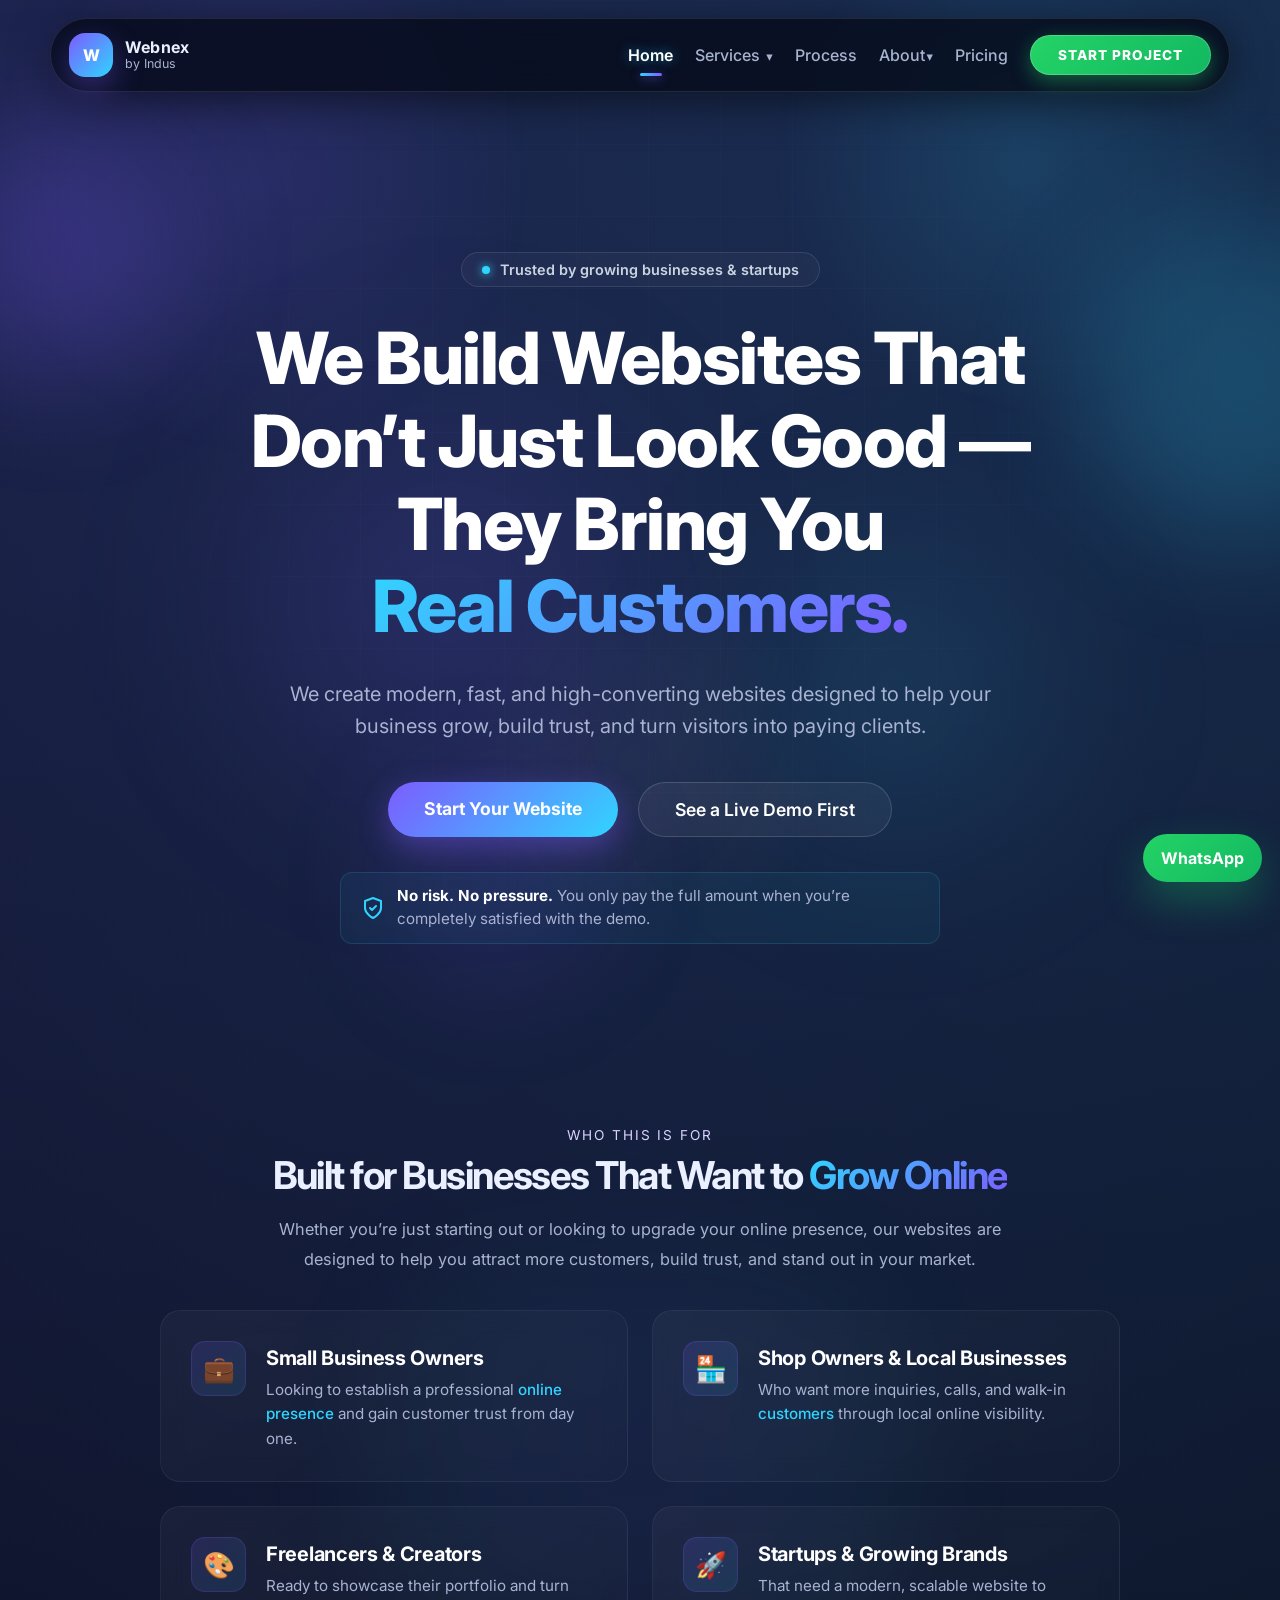
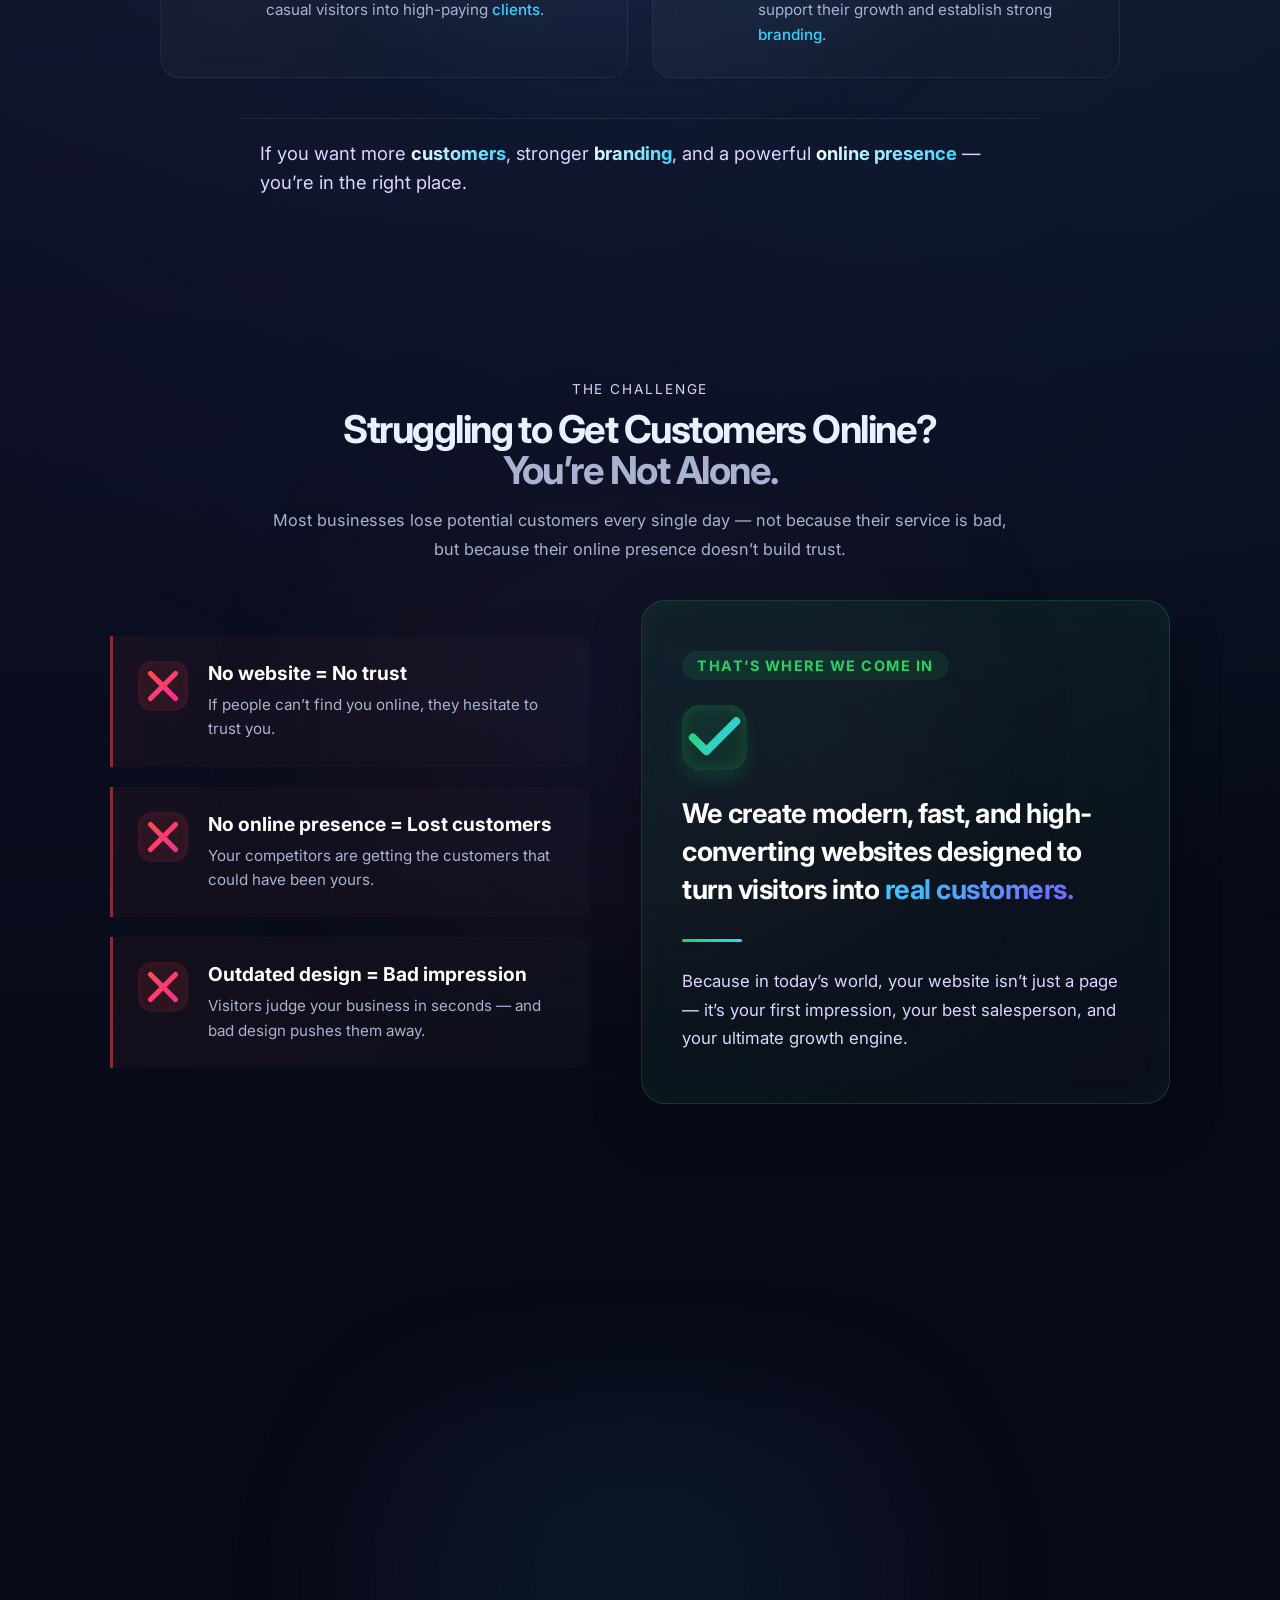
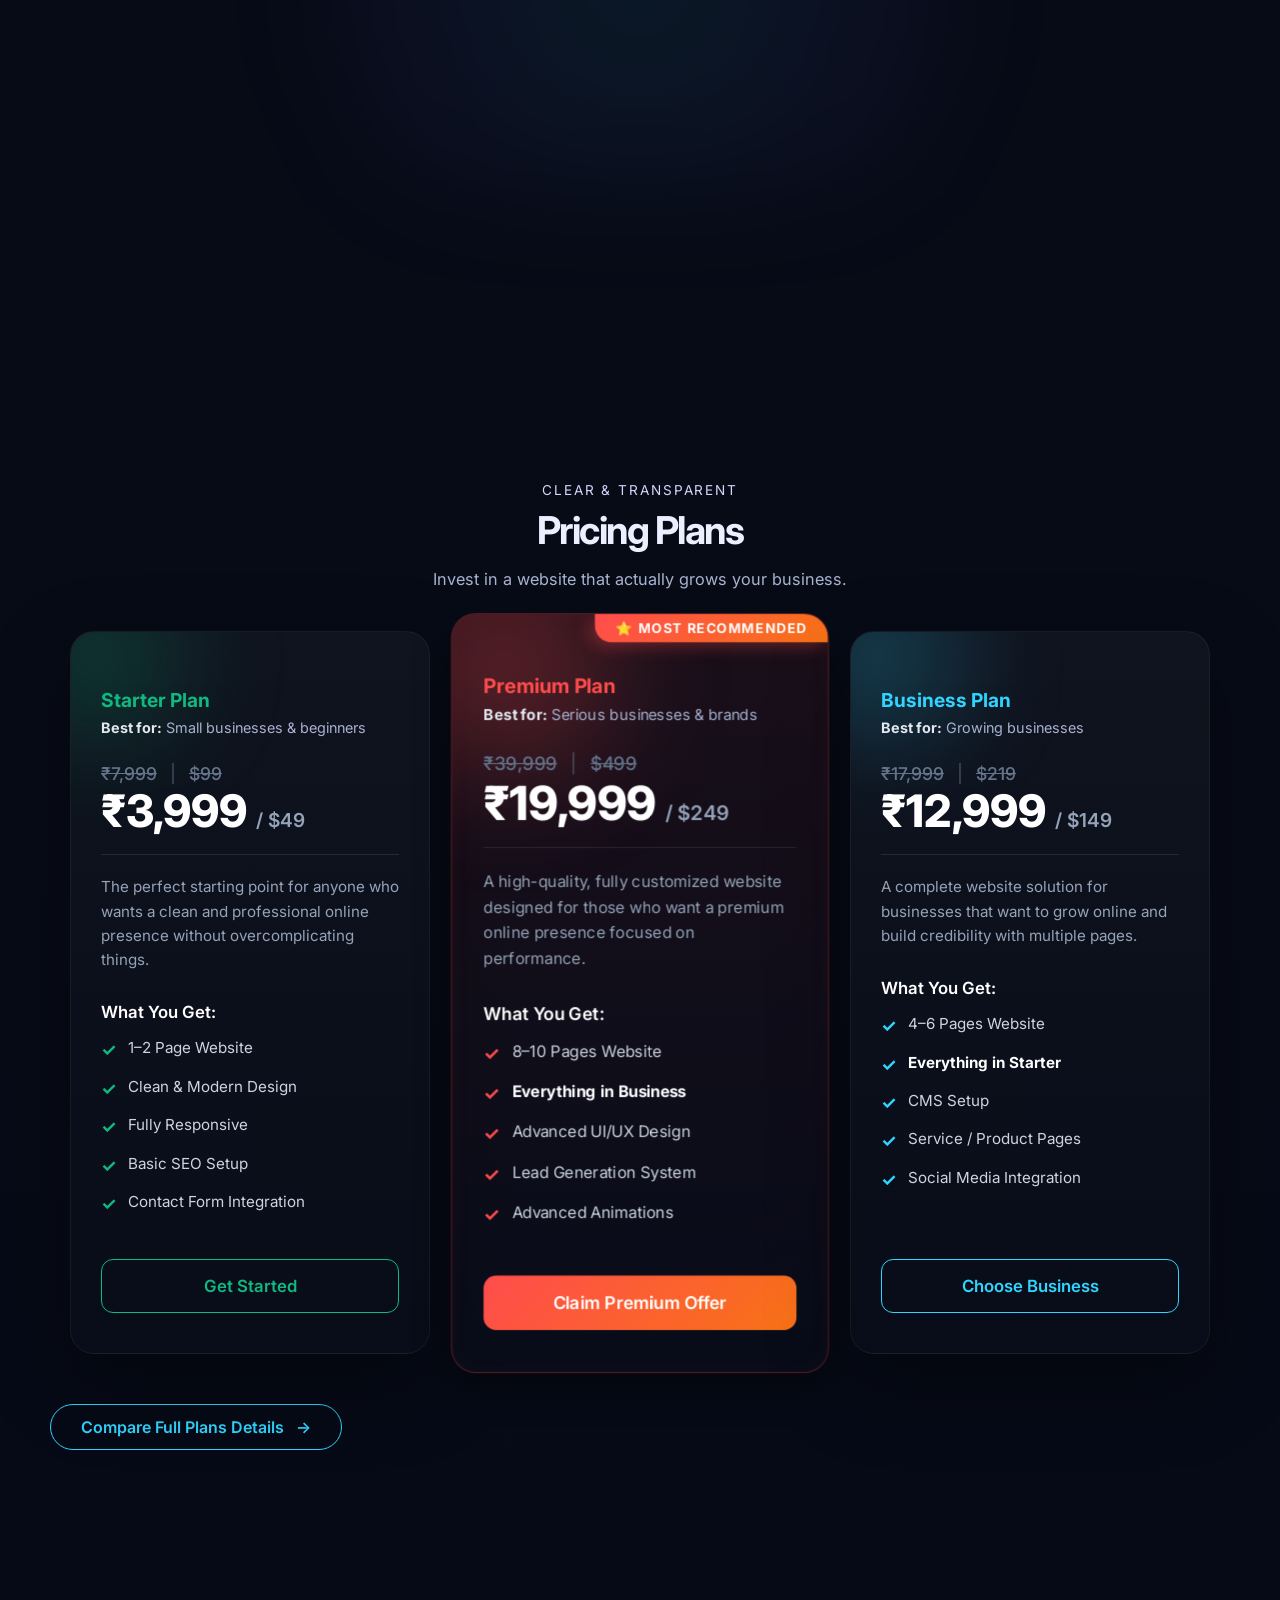
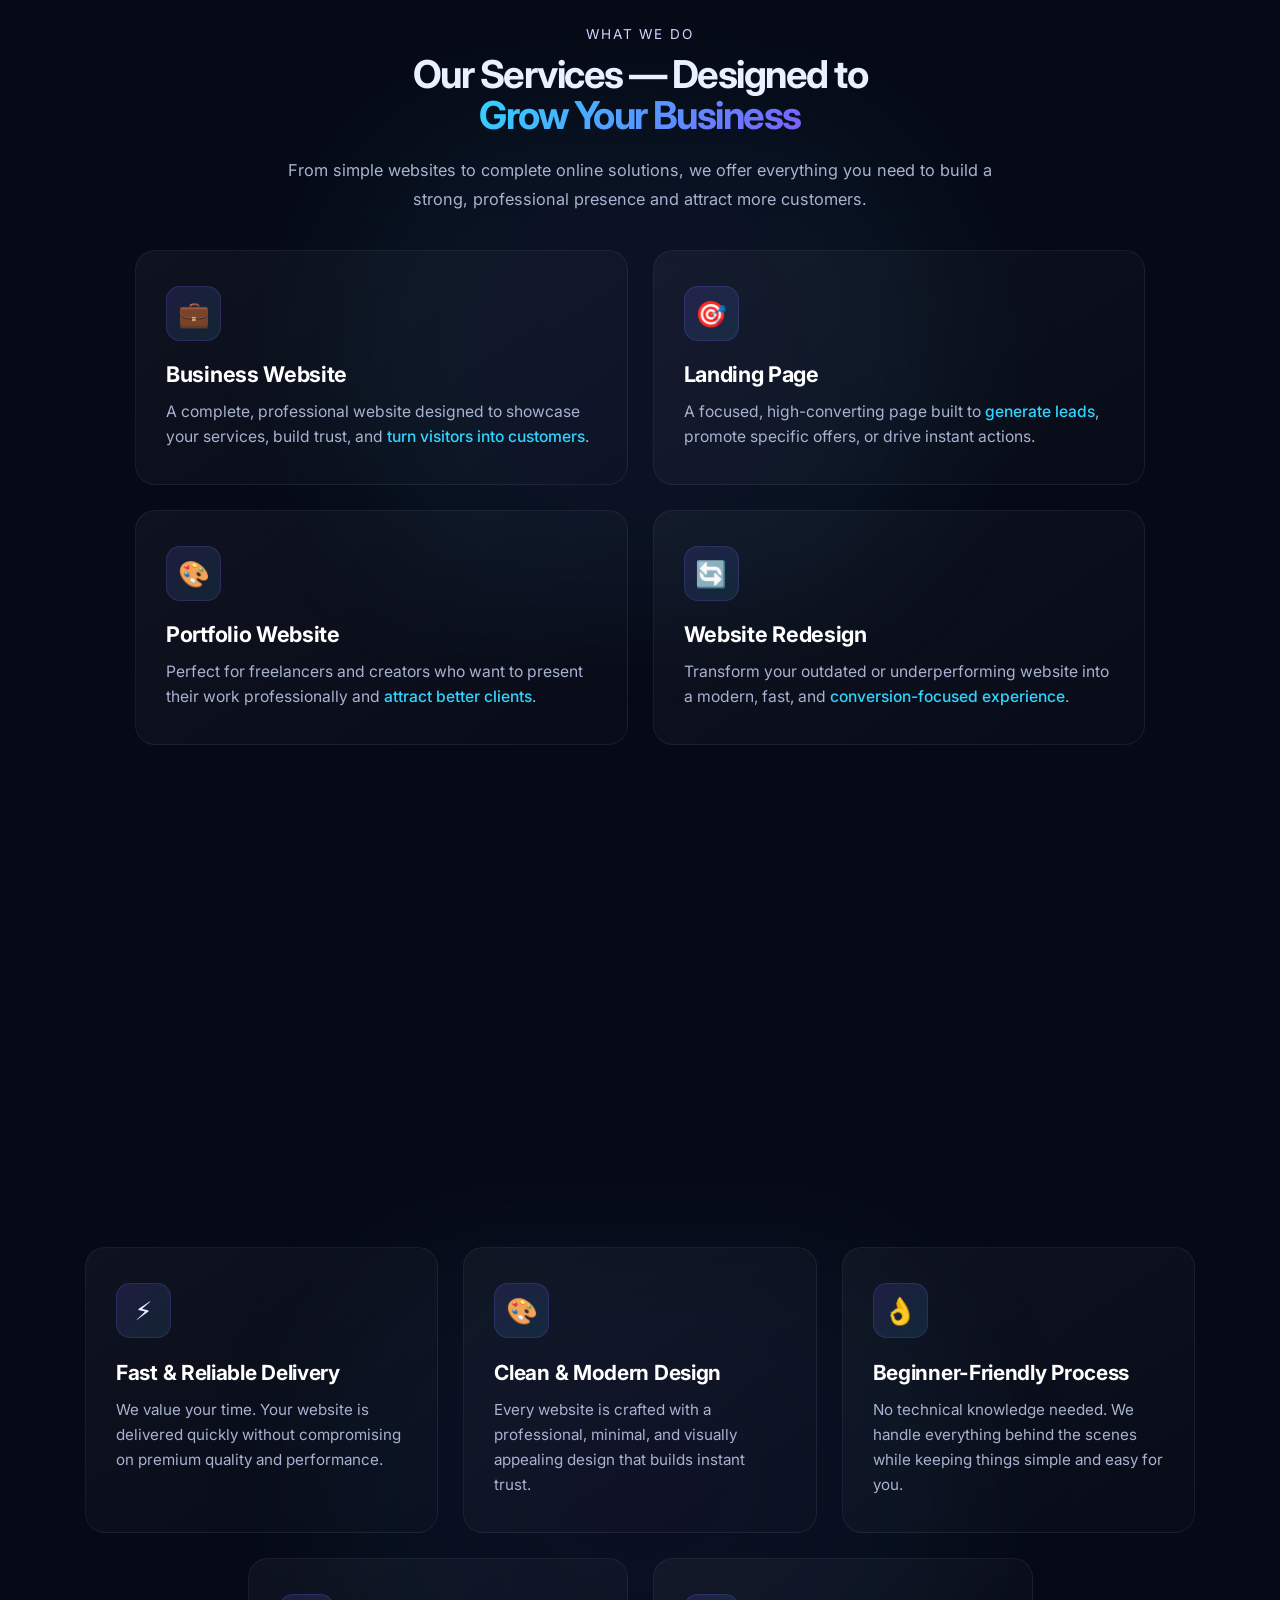
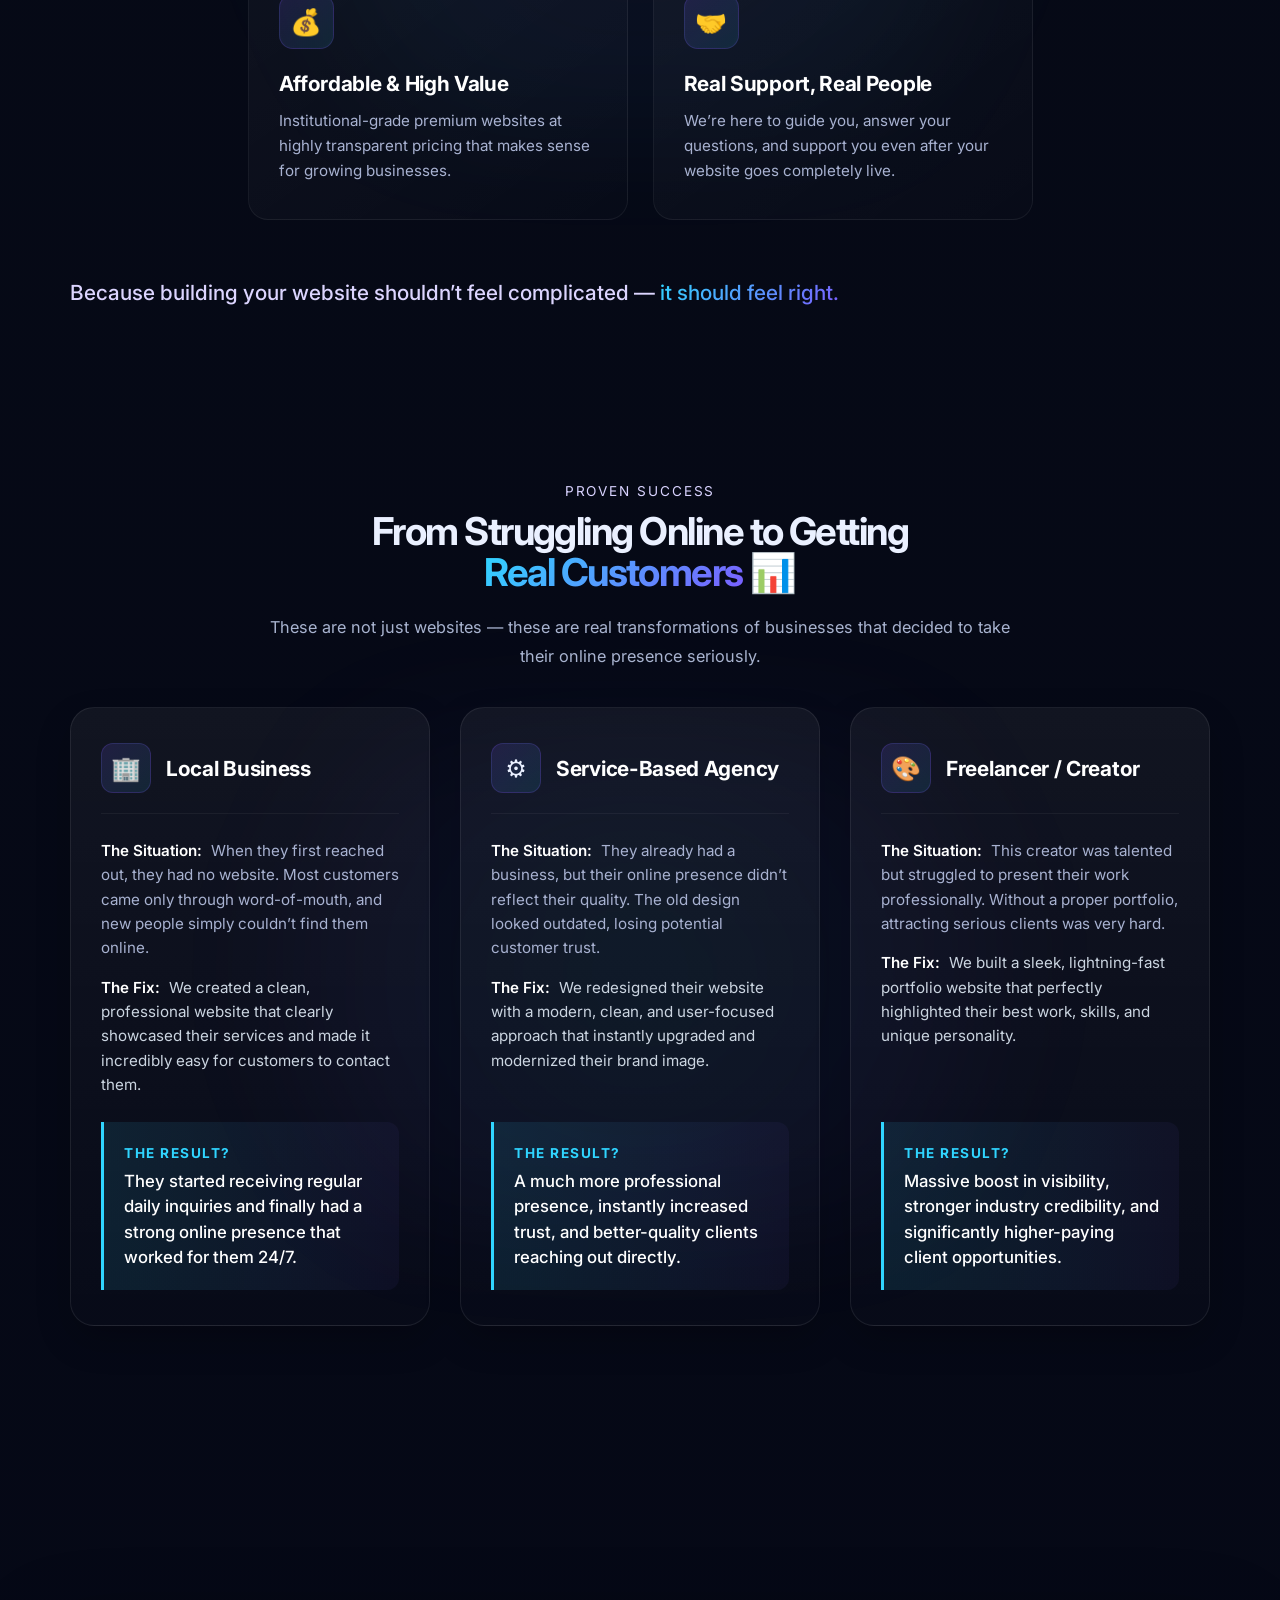
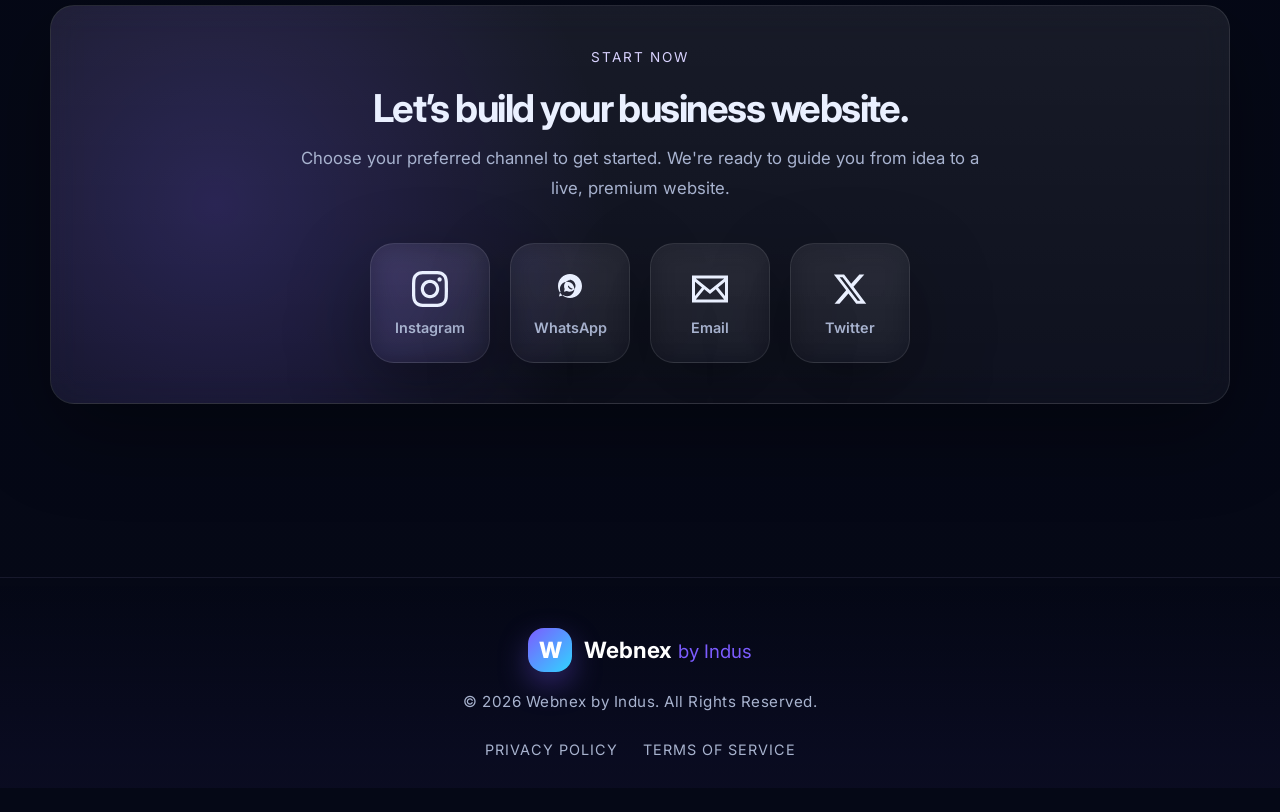
==== commit 74809aa4: "Update index.html" ====
--- a/index.html
+++ b/index.html
@@ -475,6 +475,70 @@
   </div>
 </section>
 
+<section class="section case-studies-section">
+  <div class="cs-glow-bg"></div>
+
+  <div class="section-head text-center" data-reveal>
+    <span class="eyebrow">Proven Success</span>
+    <h2>From Struggling Online to Getting <span class="text-highlight">Real Customers</span> 📊</h2>
+    <p>These are not just websites — these are real transformations of businesses that decided to take their online presence seriously.</p>
+  </div>
+
+  <div class="cs-grid" data-reveal>
+    
+    <div class="cs-card">
+      <div class="cs-header">
+        <div class="cs-icon">🏢</div>
+        <h3>Local Business</h3>
+      </div>
+      <div class="cs-body">
+        <p class="cs-problem"><strong>The Situation:</strong> When they first reached out, they had no website. Most customers came only through word-of-mouth, and new people simply couldn’t find them online.</p>
+        <p class="cs-action"><strong>The Fix:</strong> We created a clean, professional website that clearly showcased their services and made it incredibly easy for customers to contact them.</p>
+      </div>
+      <div class="cs-result-box">
+        <span class="cs-result-label">The result?</span>
+        <p class="cs-result-text">They started receiving regular daily inquiries and finally had a strong online presence that worked for them 24/7.</p>
+      </div>
+    </div>
+
+    <div class="cs-card">
+      <div class="cs-header">
+        <div class="cs-icon">⚙️</div>
+        <h3>Service-Based Agency</h3>
+      </div>
+      <div class="cs-body">
+        <p class="cs-problem"><strong>The Situation:</strong> They already had a business, but their online presence didn’t reflect their quality. The old design looked outdated, losing potential customer trust.</p>
+        <p class="cs-action"><strong>The Fix:</strong> We redesigned their website with a modern, clean, and user-focused approach that instantly upgraded and modernized their brand image.</p>
+      </div>
+      <div class="cs-result-box">
+        <span class="cs-result-label">The result?</span>
+        <p class="cs-result-text">A much more professional presence, instantly increased trust, and better-quality clients reaching out directly.</p>
+      </div>
+    </div>
+
+    <div class="cs-card">
+      <div class="cs-header">
+        <div class="cs-icon">🎨</div>
+        <h3>Freelancer / Creator</h3>
+      </div>
+      <div class="cs-body">
+        <p class="cs-problem"><strong>The Situation:</strong> This creator was talented but struggled to present their work professionally. Without a proper portfolio, attracting serious clients was very hard.</p>
+        <p class="cs-action"><strong>The Fix:</strong> We built a sleek, lightning-fast portfolio website that perfectly highlighted their best work, skills, and unique personality.</p>
+      </div>
+      <div class="cs-result-box">
+        <span class="cs-result-label">The result?</span>
+        <p class="cs-result-text">Massive boost in visibility, stronger industry credibility, and significantly higher-paying client opportunities.</p>
+      </div>
+    </div>
+
+  </div>
+
+  <div class="cs-closing text-center" data-reveal>
+    <p>Your business could be the <span class="text-highlight">next success story.</span></p>
+    <a href="#contact" class="btn-primary" style="margin-top: 15px; display: inline-block;">Start Your Transformation</a>
+  </div>
+</section>
+
     <section id="contact" class="section cta-section">
       <div class="cta-card" data-reveal>
         <span class="eyebrow">Start now</span>
--- a/css/style.css
+++ b/css/style.css
@@ -2748,3 +2748,206 @@
     line-height: 1.5;
   }
 }
+/* ========================================= */
+/* CASE STUDIES / REAL RESULTS STYLES        */
+/* ========================================= */
+
+.case-studies-section {
+  position: relative;
+  z-index: 1;
+  padding-top: 90px;
+  padding-bottom: 90px;
+}
+
+/* Background Lighting */
+.cs-glow-bg {
+  position: absolute;
+  top: 50%;
+  left: 50%;
+  transform: translate(-50%, -50%);
+  width: 80vw;
+  height: 500px;
+  background: radial-gradient(circle, rgba(48, 213, 255, 0.06) 0%, rgba(124, 92, 255, 0.04) 50%, transparent 70%);
+  filter: blur(60px);
+  z-index: -1;
+  pointer-events: none;
+}
+
+/* 3-Column Grid for Desktop */
+.cs-grid {
+  display: grid;
+  grid-template-columns: repeat(3, 1fr);
+  gap: 30px;
+  max-width: 1200px;
+  margin: 0 auto;
+  padding: 0 20px;
+}
+
+/* Premium Glass Cards */
+.cs-card {
+  background: linear-gradient(180deg, rgba(255, 255, 255, 0.05) 0%, rgba(255, 255, 255, 0.01) 100%);
+  border: 1px solid rgba(255, 255, 255, 0.08);
+  border-radius: 24px;
+  padding: 35px 30px;
+  display: flex;
+  flex-direction: column;
+  backdrop-filter: blur(15px);
+  -webkit-backdrop-filter: blur(15px);
+  box-shadow: 0 15px 35px rgba(0, 0, 0, 0.2);
+  transition: all 0.4s cubic-bezier(0.175, 0.885, 0.32, 1.275);
+}
+
+.cs-card:hover {
+  transform: translateY(-8px);
+  border-color: rgba(48, 213, 255, 0.4);
+  box-shadow: 0 20px 40px rgba(0, 0, 0, 0.3), 0 0 25px rgba(48, 213, 255, 0.15);
+  background: linear-gradient(180deg, rgba(255, 255, 255, 0.07) 0%, rgba(255, 255, 255, 0.02) 100%);
+}
+
+/* Card Header */
+.cs-header {
+  display: flex;
+  align-items: center;
+  gap: 15px;
+  margin-bottom: 25px;
+  border-bottom: 1px solid rgba(255, 255, 255, 0.05);
+  padding-bottom: 20px;
+}
+
+.cs-icon {
+  width: 50px;
+  height: 50px;
+  font-size: 1.5rem;
+  background: linear-gradient(135deg, rgba(124, 92, 255, 0.15), rgba(48, 213, 255, 0.1));
+  border: 1px solid rgba(124, 92, 255, 0.2);
+  border-radius: 12px;
+  display: flex;
+  align-items: center;
+  justify-content: center;
+  flex-shrink: 0;
+}
+
+.cs-header h3 {
+  color: #fff;
+  font-size: 1.3rem;
+  margin: 0;
+  letter-spacing: -0.3px;
+}
+
+/* Story Content (Problem & Action) */
+.cs-body {
+  flex-grow: 1; /* Pushes the result box to the bottom evenly */
+  display: flex;
+  flex-direction: column;
+  gap: 15px;
+  margin-bottom: 25px;
+}
+
+.cs-body p {
+  font-size: 0.95rem;
+  line-height: 1.6;
+  margin: 0;
+}
+
+.cs-problem {
+  color: #a8b2d1;
+}
+
+.cs-action {
+  color: #cbd5e1;
+}
+
+.cs-body strong {
+  color: #fff;
+  font-weight: 600;
+  margin-right: 5px;
+}
+
+/* The Highlighted Result Box */
+.cs-result-box {
+  background: linear-gradient(90deg, rgba(48, 213, 255, 0.1), rgba(124, 92, 255, 0.05));
+  border-left: 3px solid #30D5FF;
+  padding: 20px;
+  border-radius: 0 12px 12px 0;
+  position: relative;
+}
+
+.cs-result-label {
+  display: inline-block;
+  font-size: 0.85rem;
+  font-weight: 700;
+  text-transform: uppercase;
+  letter-spacing: 1.5px;
+  color: #30D5FF;
+  margin-bottom: 8px;
+}
+
+.cs-result-text {
+  color: #fff;
+  font-size: 1.05rem;
+  font-weight: 500;
+  line-height: 1.5;
+  margin: 0;
+}
+
+/* Closing Section */
+.cs-closing {
+  margin-top: 60px;
+}
+
+.cs-closing p {
+  font-size: 1.8rem;
+  font-weight: 700;
+  color: #fff;
+  margin-bottom: 10px;
+}
+
+/* ========================================= */
+/* 📱 PERFECT MOBILE OPTIMIZATION            */
+/* ========================================= */
+@media (max-width: 900px) {
+  .cs-grid {
+    grid-template-columns: 1fr; /* Stack into 1 column */
+    gap: 25px;
+  }
+  
+  .cs-card {
+    padding: 30px 20px;
+  }
+
+  .cs-header {
+    margin-bottom: 20px;
+    padding-bottom: 15px;
+  }
+
+  .cs-icon {
+    width: 45px;
+    height: 45px;
+    font-size: 1.3rem;
+  }
+
+  .cs-header h3 {
+    font-size: 1.2rem;
+  }
+
+  .cs-body p {
+    font-size: 0.95rem;
+  }
+
+  .cs-result-box {
+    padding: 15px;
+  }
+
+  .cs-result-text {
+    font-size: 1rem;
+  }
+
+  .cs-closing p {
+    font-size: 1.4rem;
+  }
+
+  /* Prevent jumpy hover on mobile touch */
+  .cs-card:hover {
+    transform: translateY(-2px);
+  }
+}
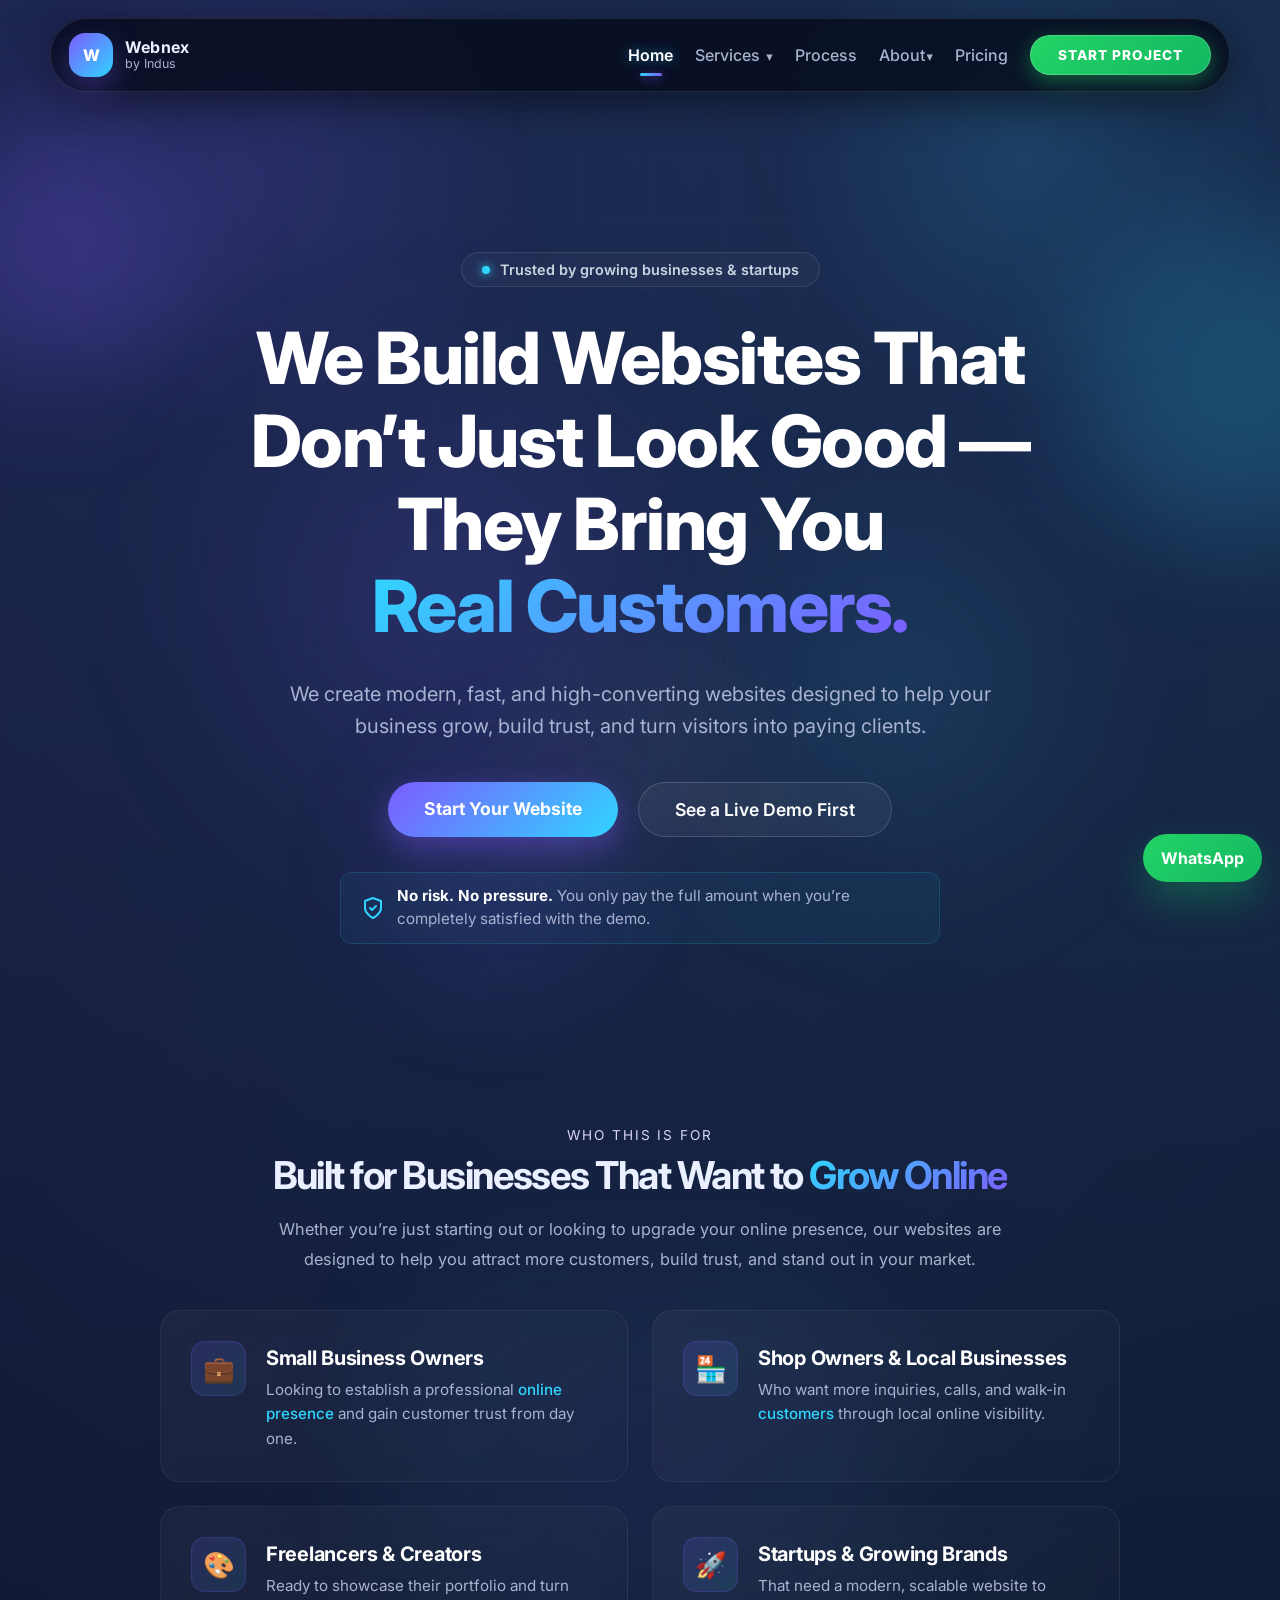
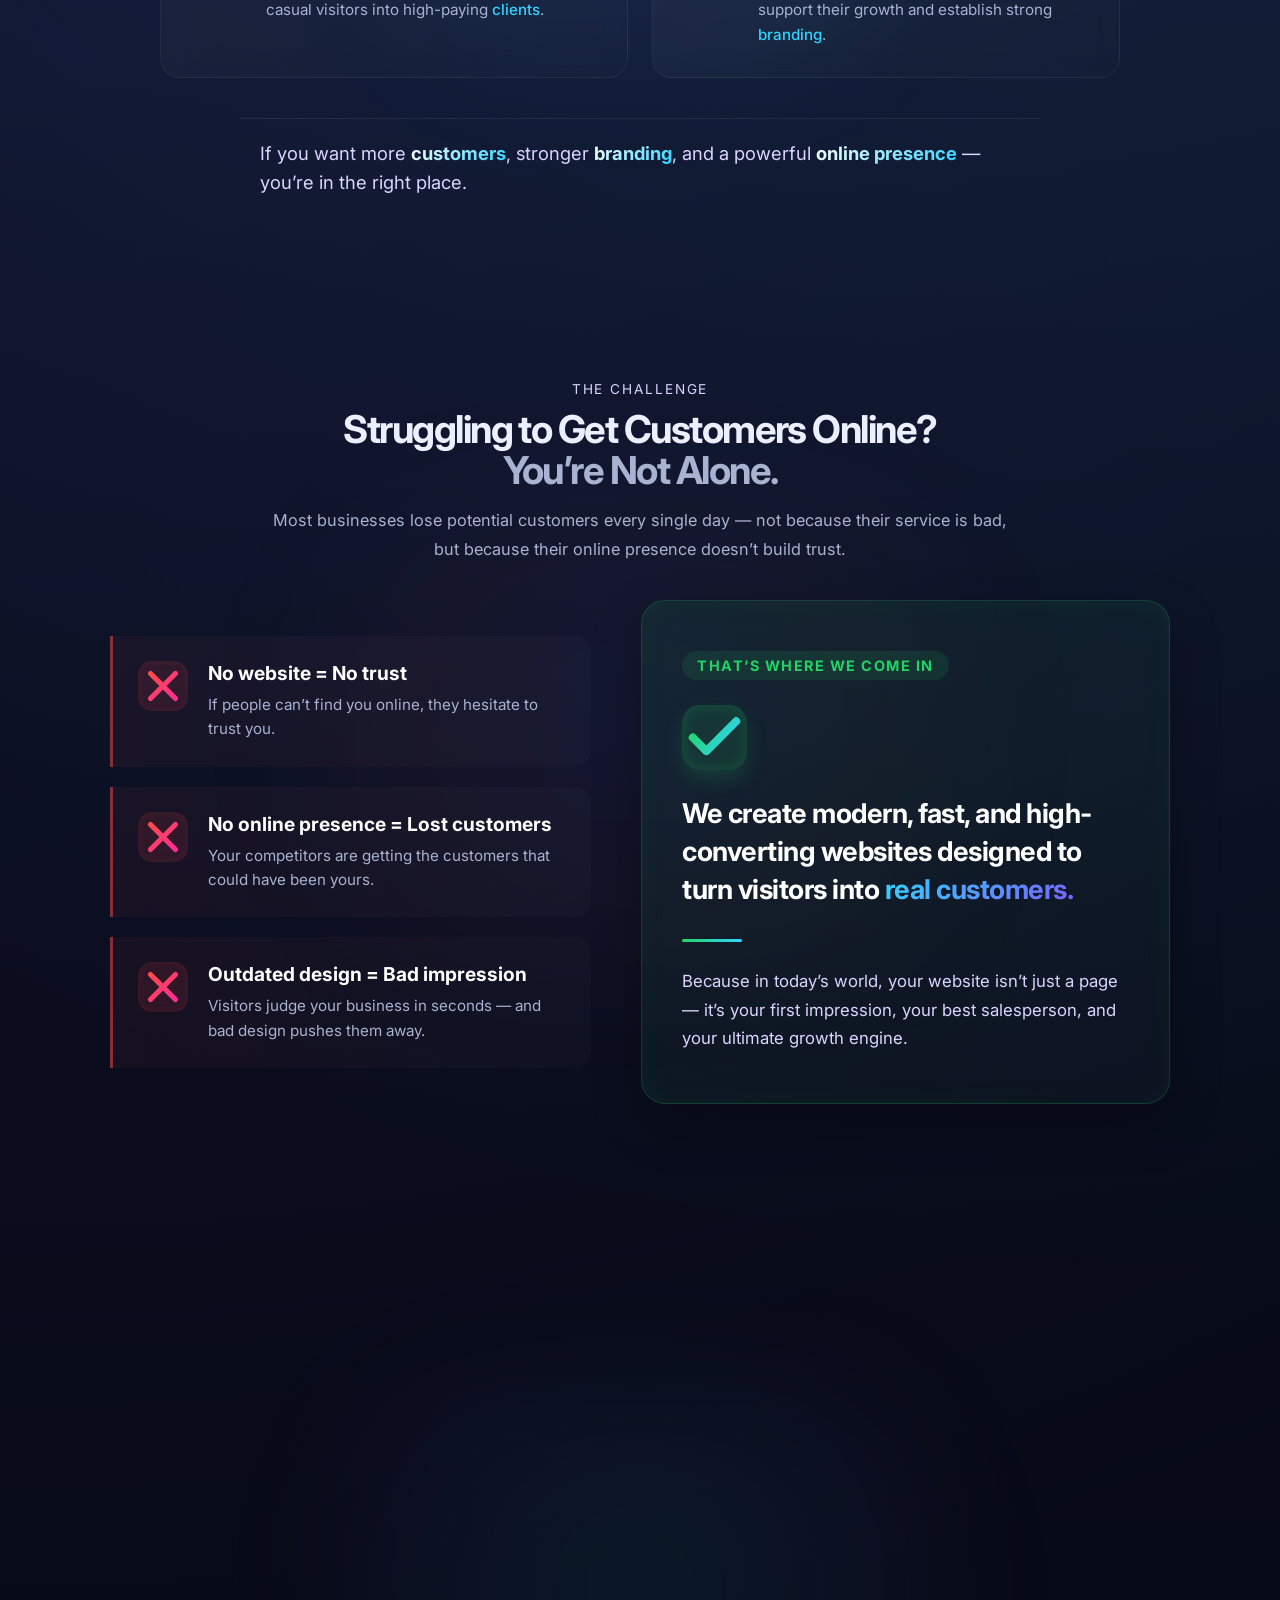
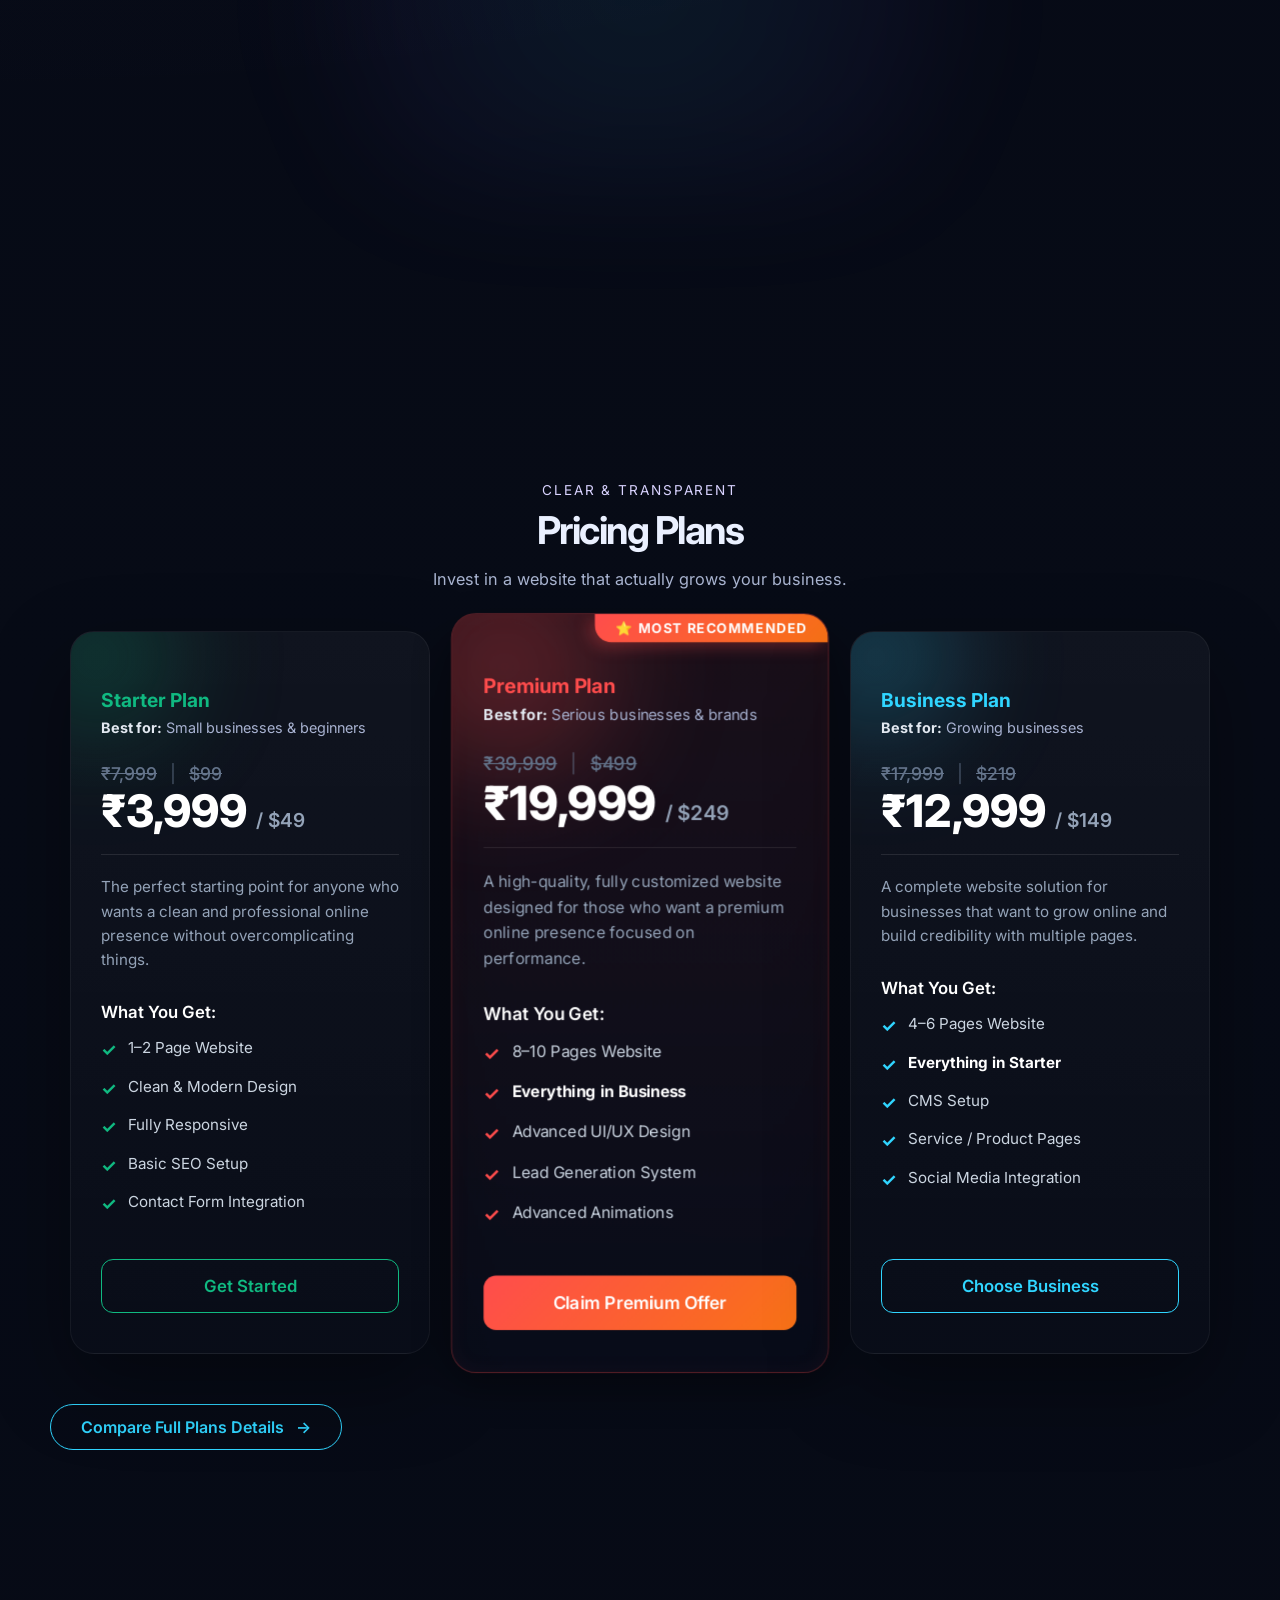
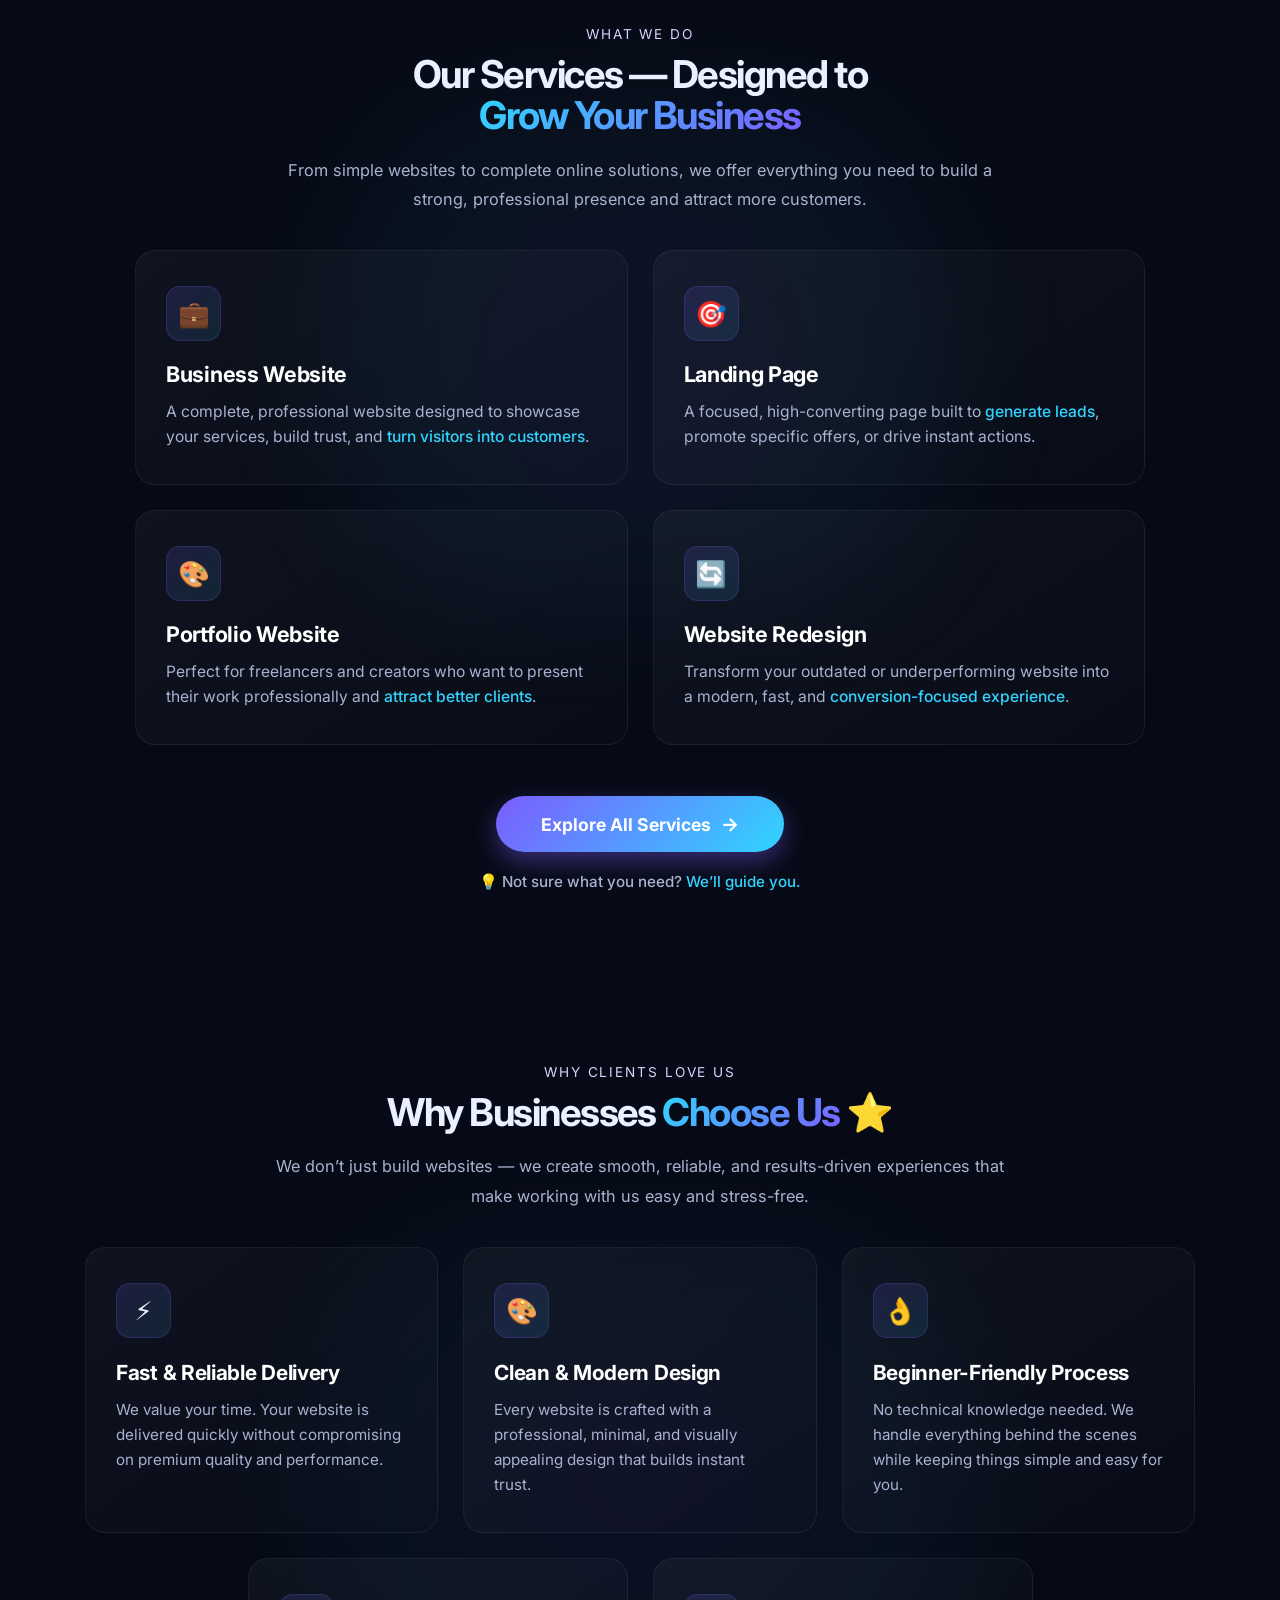
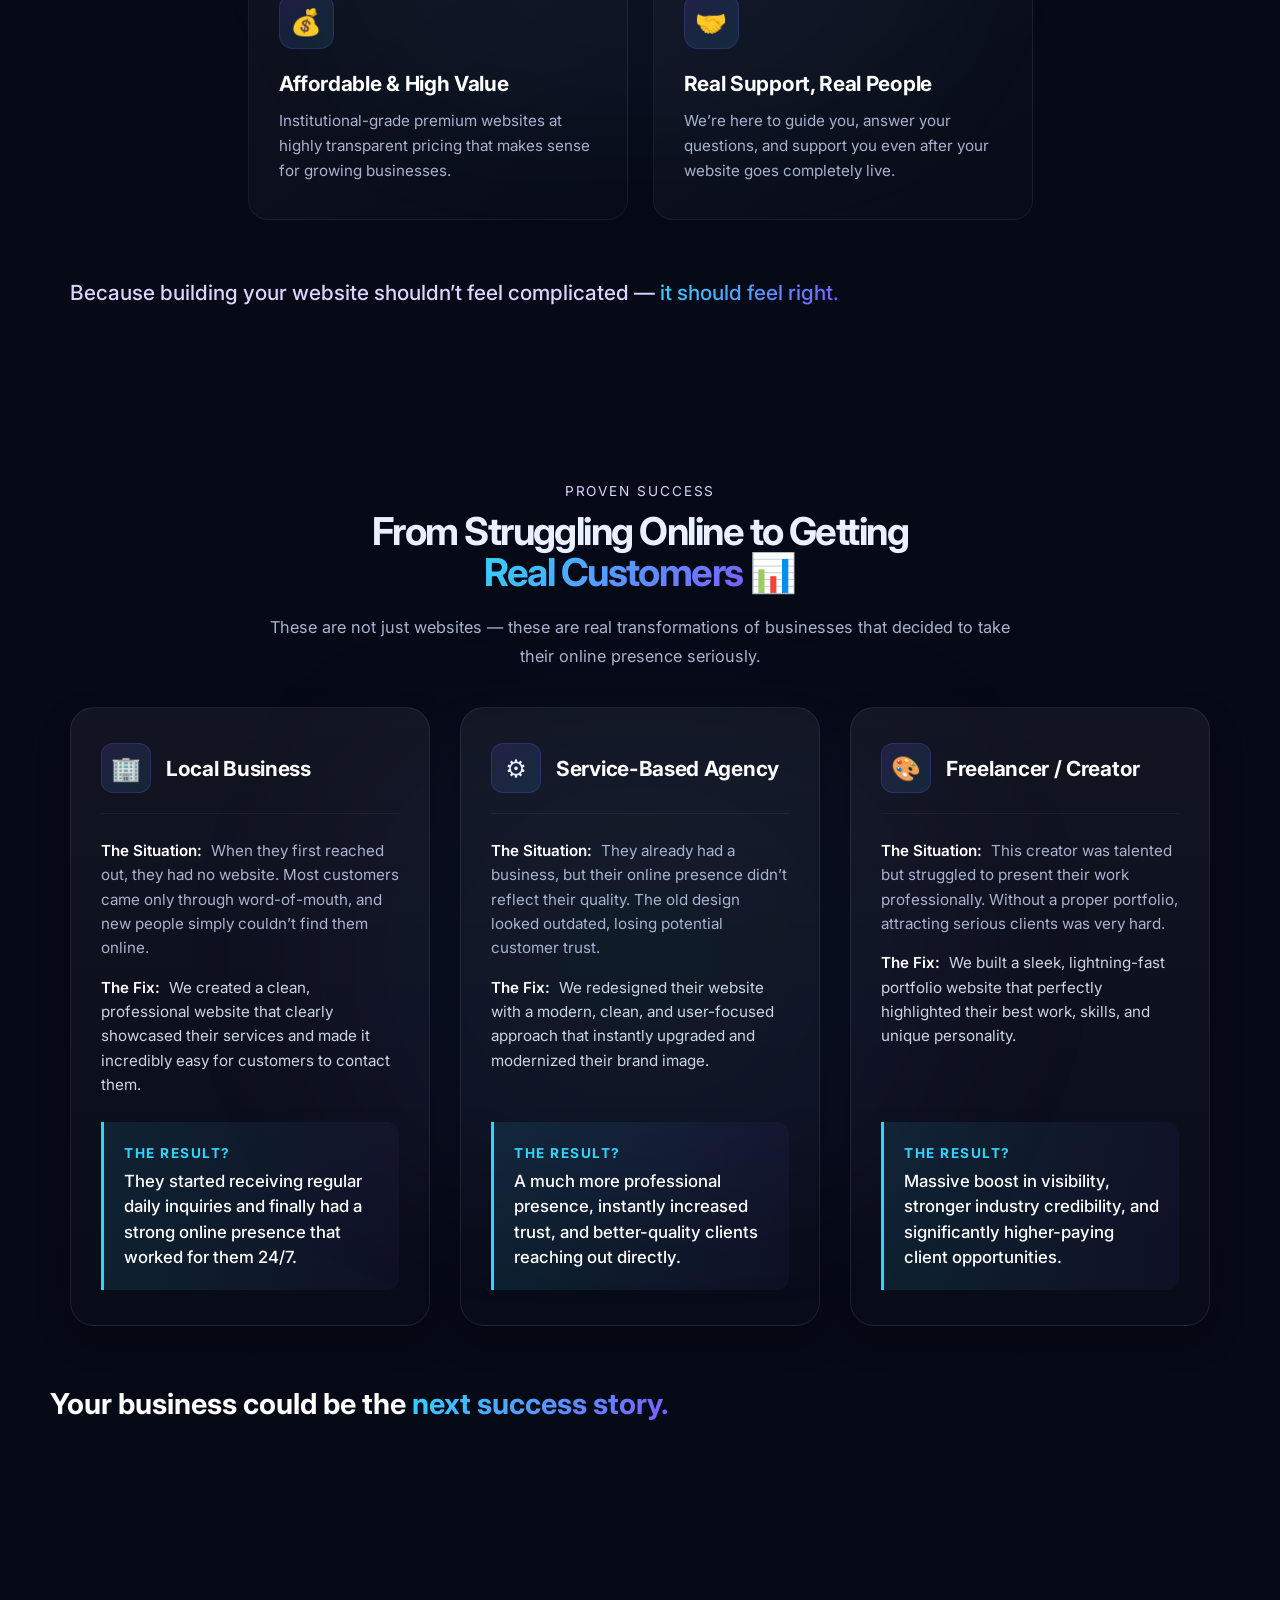
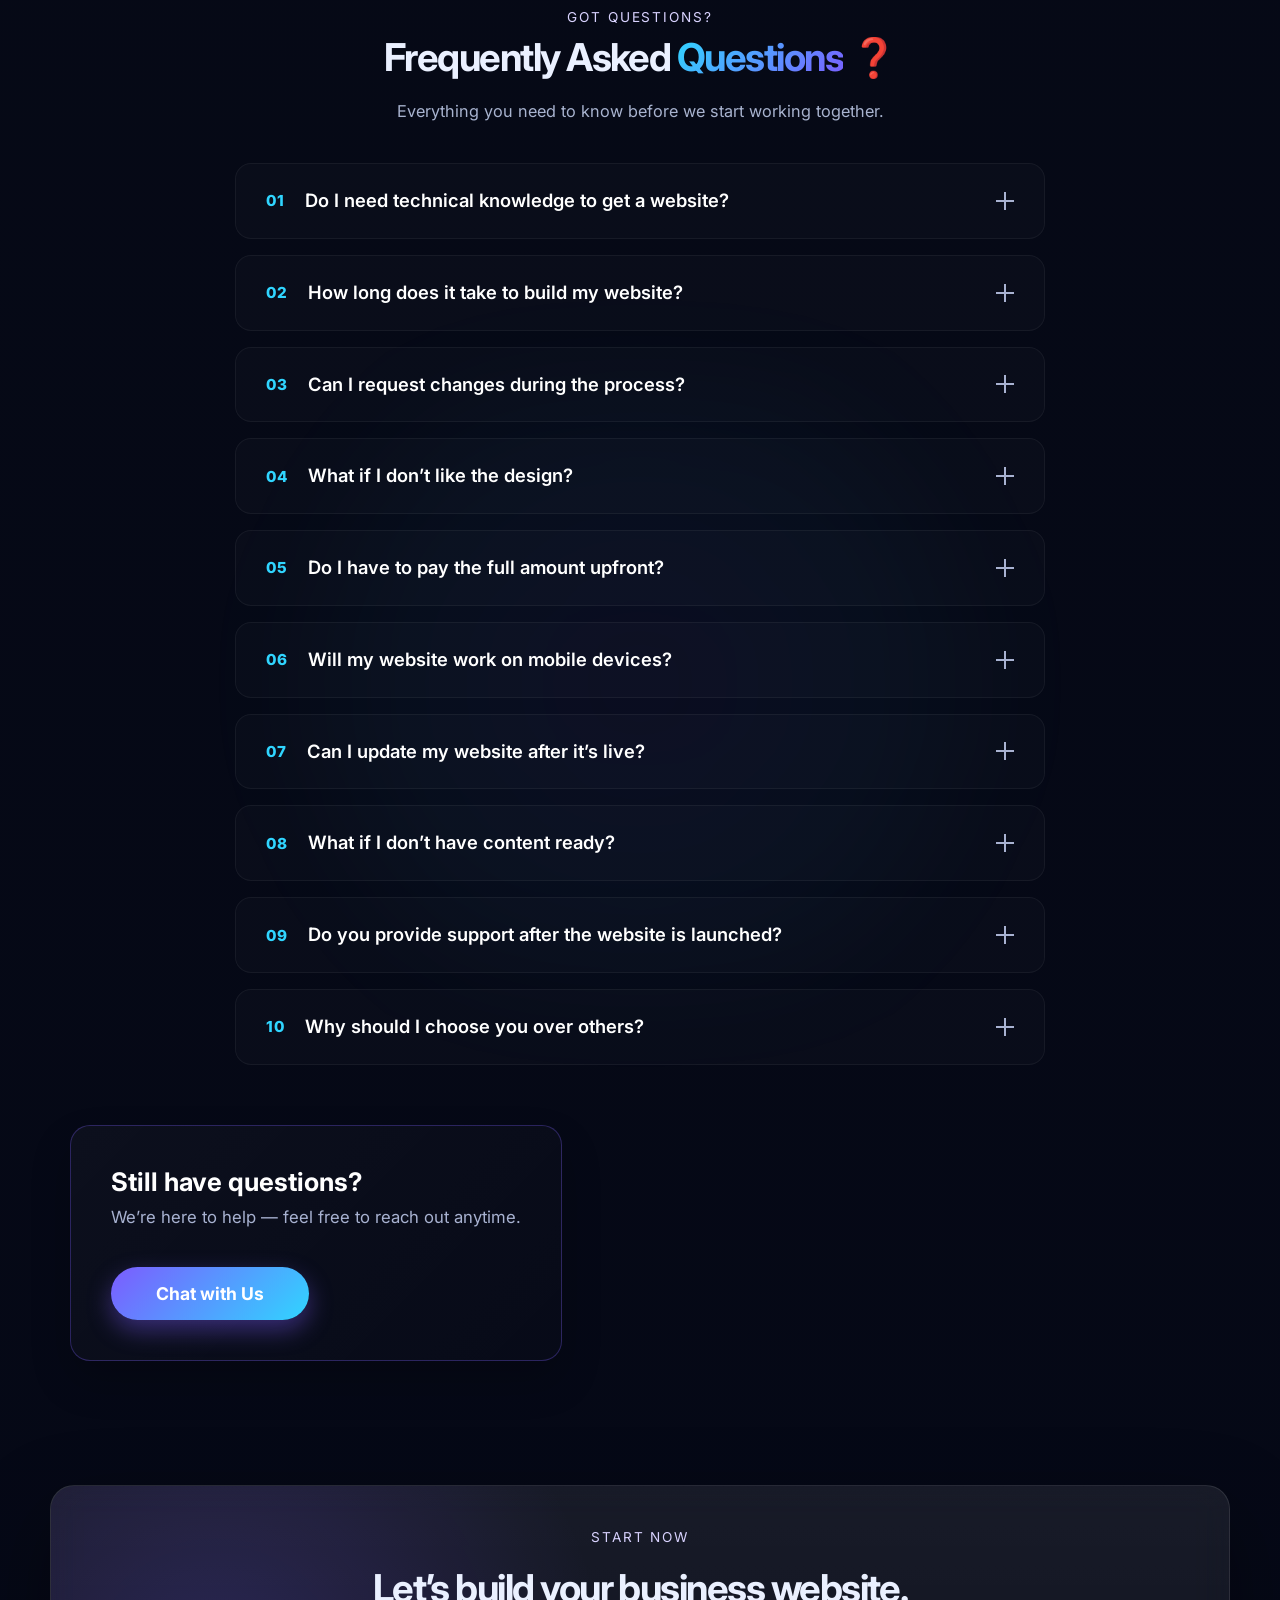
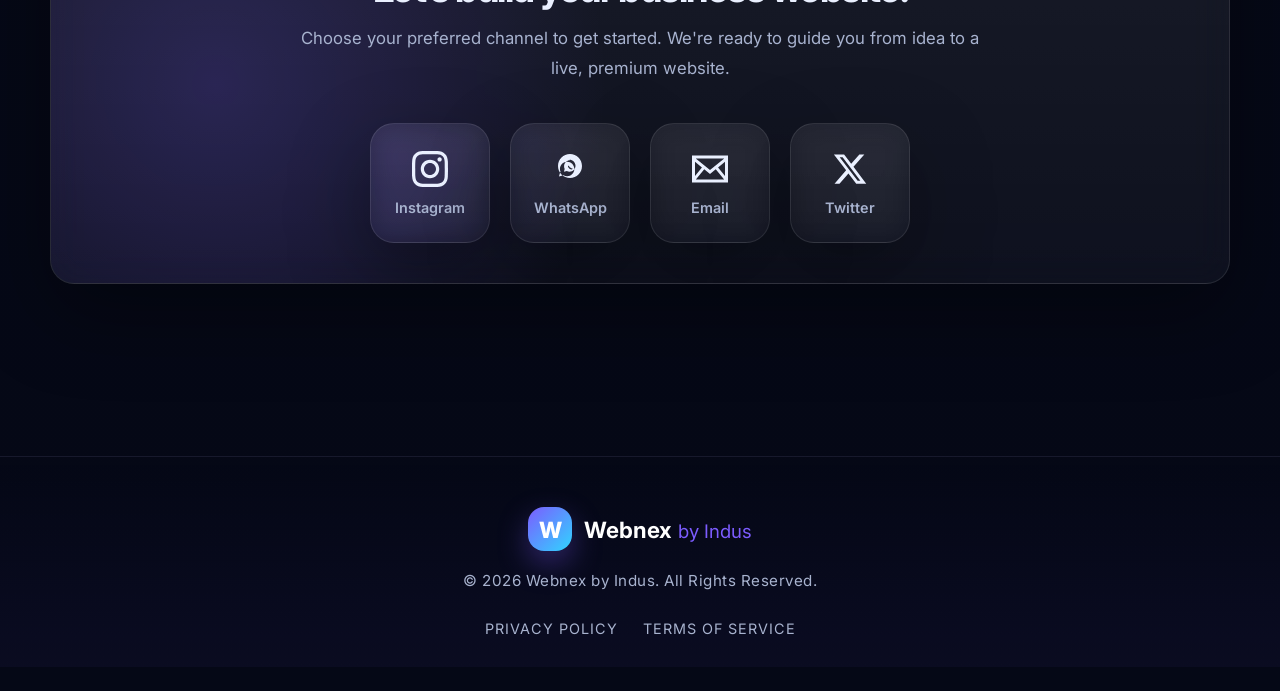
==== commit 19596972: "Update index.html" ====
--- a/index.html
+++ b/index.html
@@ -535,9 +535,162 @@
 
   <div class="cs-closing text-center" data-reveal>
     <p>Your business could be the <span class="text-highlight">next success story.</span></p>
-    <a href="#contact" class="btn-primary" style="margin-top: 15px; display: inline-block;">Start Your Transformation</a>
+    
   </div>
 </section>
+
+<section class="section idx-faq-section">
+  <div class="idx-faq-glow"></div>
+
+  <div class="section-head text-center" data-reveal>
+    <span class="eyebrow">Got Questions?</span>
+    <h2>Frequently Asked <span class="text-highlight">Questions</span> ❓</h2>
+    <p>Everything you need to know before we start working together.</p>
+  </div>
+
+  <div class="idx-faq-wrapper" data-reveal>
+    
+    <div class="idx-faq-item">
+      <button class="idx-faq-question">
+        <span class="idx-faq-num">01</span>
+        <span class="idx-faq-text">Do I need technical knowledge to get a website?</span>
+        <span class="idx-faq-toggle"></span>
+      </button>
+      <div class="idx-faq-answer">
+        <div class="idx-faq-inner">
+          <p>Not at all. You just need to share your business details — we handle everything from design to launch.</p>
+        </div>
+      </div>
+    </div>
+
+    <div class="idx-faq-item">
+      <button class="idx-faq-question">
+        <span class="idx-faq-num">02</span>
+        <span class="idx-faq-text">How long does it take to build my website?</span>
+        <span class="idx-faq-toggle"></span>
+      </button>
+      <div class="idx-faq-answer">
+        <div class="idx-faq-inner">
+          <p>Most websites are completed within a few days to a couple of weeks, depending on the project size and requirements.</p>
+        </div>
+      </div>
+    </div>
+
+    <div class="idx-faq-item">
+      <button class="idx-faq-question">
+        <span class="idx-faq-num">03</span>
+        <span class="idx-faq-text">Can I request changes during the process?</span>
+        <span class="idx-faq-toggle"></span>
+      </button>
+      <div class="idx-faq-answer">
+        <div class="idx-faq-inner">
+          <p>Yes, absolutely. We build a demo first, and you can request changes until you're satisfied.</p>
+        </div>
+      </div>
+    </div>
+
+    <div class="idx-faq-item">
+      <button class="idx-faq-question">
+        <span class="idx-faq-num">04</span>
+        <span class="idx-faq-text">What if I don’t like the design?</span>
+        <span class="idx-faq-toggle"></span>
+      </button>
+      <div class="idx-faq-answer">
+        <div class="idx-faq-inner">
+          <p>No problem. We refine and improve the design based on your feedback until it feels right for your business.</p>
+        </div>
+      </div>
+    </div>
+
+    <div class="idx-faq-item">
+      <button class="idx-faq-question">
+        <span class="idx-faq-num">05</span>
+        <span class="idx-faq-text">Do I have to pay the full amount upfront?</span>
+        <span class="idx-faq-toggle"></span>
+      </button>
+      <div class="idx-faq-answer">
+        <div class="idx-faq-inner">
+          <p>No. We start with a small advance, and you pay the remaining amount only after you’re satisfied with the demo.</p>
+        </div>
+      </div>
+    </div>
+
+    <div class="idx-faq-item">
+      <button class="idx-faq-question">
+        <span class="idx-faq-num">06</span>
+        <span class="idx-faq-text">Will my website work on mobile devices?</span>
+        <span class="idx-faq-toggle"></span>
+      </button>
+      <div class="idx-faq-answer">
+        <div class="idx-faq-inner">
+          <p>Yes. Every website we build is fully responsive and works smoothly on mobile, tablet, and desktop.</p>
+        </div>
+      </div>
+    </div>
+
+    <div class="idx-faq-item">
+      <button class="idx-faq-question">
+        <span class="idx-faq-num">07</span>
+        <span class="idx-faq-text">Can I update my website after it’s live?</span>
+        <span class="idx-faq-toggle"></span>
+      </button>
+      <div class="idx-faq-answer">
+        <div class="idx-faq-inner">
+          <p>Yes. You’ll have access to your website, and we’ll guide you if you need help making updates.</p>
+        </div>
+      </div>
+    </div>
+
+    <div class="idx-faq-item">
+      <button class="idx-faq-question">
+        <span class="idx-faq-num">08</span>
+        <span class="idx-faq-text">What if I don’t have content ready?</span>
+        <span class="idx-faq-toggle"></span>
+      </button>
+      <div class="idx-faq-answer">
+        <div class="idx-faq-inner">
+          <p>That’s completely fine. We can guide you or help you create simple, effective content for your website.</p>
+        </div>
+      </div>
+    </div>
+
+    <div class="idx-faq-item">
+      <button class="idx-faq-question">
+        <span class="idx-faq-num">09</span>
+        <span class="idx-faq-text">Do you provide support after the website is launched?</span>
+        <span class="idx-faq-toggle"></span>
+      </button>
+      <div class="idx-faq-answer">
+        <div class="idx-faq-inner">
+          <p>Yes. We’re available to help you even after your website goes live.</p>
+        </div>
+      </div>
+    </div>
+
+    <div class="idx-faq-item">
+      <button class="idx-faq-question">
+        <span class="idx-faq-num">10</span>
+        <span class="idx-faq-text">Why should I choose you over others?</span>
+        <span class="idx-faq-toggle"></span>
+      </button>
+      <div class="idx-faq-answer">
+        <div class="idx-faq-inner">
+          <p>Because we focus on results, not just design — with a simple process, affordable pricing, and a no-risk approach.</p>
+        </div>
+      </div>
+    </div>
+
+  </div>
+
+  <div class="idx-faq-closing text-center" data-reveal>
+    <div class="closing-glow-box">
+      <h3>Still have questions?</h3>
+      <p>We’re here to help — feel free to reach out anytime.</p>
+      <a href="#contact" class="btn-explore-glow" style="margin-top: 15px;">Chat with Us</a>
+    </div>
+  </div>
+</section>
+
 
     <section id="contact" class="section cta-section">
       <div class="cta-card" data-reveal>
@@ -596,6 +749,35 @@
     <div class="scratch-modal-box premium-glass">
       
       </div>
-
+<script>
+  document.addEventListener('DOMContentLoaded', function() {
+    const idxFaqs = document.querySelectorAll('.idx-faq-question');
+    
+    idxFaqs.forEach(question => {
+      question.addEventListener('click', function() {
+        const item = this.parentElement;
+        const answer = this.nextElementSibling;
+        const inner = answer.querySelector('.idx-faq-inner');
+
+        // Close all others
+        document.querySelectorAll('.idx-faq-item').forEach(otherItem => {
+          if (otherItem !== item) {
+            otherItem.classList.remove('active');
+            const otherAnswer = otherItem.querySelector('.idx-faq-answer');
+            if (otherAnswer) otherAnswer.style.maxHeight = null;
+          }
+        });
+
+        // Toggle current
+        item.classList.toggle('active');
+        if (item.classList.contains('active')) {
+          answer.style.maxHeight = inner.offsetHeight + "px";
+        } else {
+          answer.style.maxHeight = null;
+        }
+      });
+    });
+  });
+</script>
 </body>
 </html>
--- a/css/style.css
+++ b/css/style.css
@@ -2951,3 +2951,209 @@
     transform: translateY(-2px);
   }
 }
+/* ========================================= */
+/* HOMEPAGE FAQ SECTION STYLES               */
+/* ========================================= */
+
+.idx-faq-section {
+  padding-top: 80px;
+  padding-bottom: 80px;
+  position: relative;
+  z-index: 1;
+}
+
+/* Background Ambient Lighting */
+.idx-faq-glow {
+  position: absolute;
+  top: 50%;
+  left: 50%;
+  transform: translate(-50%, -50%);
+  width: 70vw;
+  height: 600px;
+  background: radial-gradient(circle, rgba(124, 92, 255, 0.05) 0%, rgba(48, 213, 255, 0.03) 50%, transparent 70%);
+  filter: blur(60px);
+  z-index: -1;
+  pointer-events: none;
+}
+
+.idx-faq-wrapper {
+  max-width: 850px; /* Readability ke liye width control ki gayi hai */
+  margin: 0 auto;
+  padding: 0 20px;
+}
+
+/* Individual FAQ Box */
+.idx-faq-item {
+  background: rgba(255, 255, 255, 0.02);
+  border: 1px solid rgba(255, 255, 255, 0.05);
+  border-radius: 16px;
+  margin-bottom: 16px;
+  overflow: hidden;
+  transition: all 0.4s ease;
+  backdrop-filter: blur(10px);
+  -webkit-backdrop-filter: blur(10px);
+}
+
+.idx-faq-item:hover {
+  border-color: rgba(48, 213, 255, 0.4);
+  background: rgba(255, 255, 255, 0.04);
+}
+
+/* Active State (When Expanded) */
+.idx-faq-item.active {
+  border-color: #30D5FF;
+  background: linear-gradient(145deg, rgba(48, 213, 255, 0.06), rgba(124, 92, 255, 0.03));
+  box-shadow: 0 10px 30px rgba(0, 0, 0, 0.2), 0 0 15px rgba(48, 213, 255, 0.1);
+}
+
+/* Clickable Question Button */
+.idx-faq-question {
+  width: 100%;
+  text-align: left;
+  padding: 24px 30px;
+  background: none;
+  border: none;
+  color: #fff;
+  font-size: 1.15rem;
+  font-weight: 600;
+  font-family: 'Inter', sans-serif;
+  display: flex;
+  align-items: center;
+  cursor: pointer;
+  transition: color 0.3s ease;
+}
+
+.idx-faq-num {
+  color: #30D5FF;
+  font-size: 0.95rem;
+  margin-right: 20px;
+  font-weight: 800;
+  letter-spacing: 1px;
+}
+
+.idx-faq-text {
+  flex-grow: 1;
+  padding-right: 20px;
+  line-height: 1.4;
+}
+
+.idx-faq-item.active .idx-faq-text {
+  color: #30D5FF;
+}
+
+/* Animated Plus/Minus Toggle */
+.idx-faq-toggle {
+  width: 18px;
+  height: 2px;
+  background: #a8b2d1;
+  position: relative;
+  transition: transform 0.4s cubic-bezier(0.175, 0.885, 0.32, 1.275), background 0.3s;
+  flex-shrink: 0;
+}
+
+.idx-faq-toggle::after {
+  content: '';
+  position: absolute;
+  width: 2px;
+  height: 18px;
+  background: #a8b2d1;
+  top: -8px;
+  left: 8px;
+  transition: transform 0.4s ease, opacity 0.4s ease, background 0.3s;
+}
+
+.idx-faq-item.active .idx-faq-toggle,
+.idx-faq-item.active .idx-faq-toggle::after {
+  background: #30D5FF;
+}
+
+.idx-faq-item.active .idx-faq-toggle {
+  transform: rotate(180deg);
+}
+
+.idx-faq-item.active .idx-faq-toggle::after {
+  transform: rotate(90deg) scale(0);
+  opacity: 0;
+}
+
+/* Hidden Answer Container */
+.idx-faq-answer {
+  max-height: 0;
+  overflow: hidden;
+  transition: max-height 0.4s ease-out;
+}
+
+/* Answer Text Styling */
+.idx-faq-inner {
+  padding: 0 30px 25px 72px; /* 72px perfectly aligns the text with the question, skipping the number */
+}
+
+.idx-faq-inner p {
+  margin: 0;
+  color: #a8b2d1;
+  line-height: 1.6;
+  font-size: 1.05rem;
+  border-left: 2px solid rgba(48, 213, 255, 0.5);
+  padding-left: 15px;
+}
+
+/* Closing Highlight Box */
+.idx-faq-closing {
+  margin-top: 60px;
+  padding: 0 20px;
+}
+
+.closing-glow-box {
+  display: inline-block;
+  padding: 40px;
+  background: linear-gradient(135deg, rgba(255, 255, 255, 0.03), rgba(255, 255, 255, 0.01));
+  border: 1px solid rgba(124, 92, 255, 0.3);
+  border-radius: 20px;
+  box-shadow: 0 20px 40px rgba(0, 0, 0, 0.2);
+}
+
+.closing-glow-box h3 {
+  color: #fff;
+  font-size: 1.6rem;
+  margin-bottom: 10px;
+}
+
+.closing-glow-box p {
+  color: #a8b2d1;
+  font-size: 1.05rem;
+  margin-bottom: 25px;
+}
+
+/* ========================================= */
+/* 📱 PERFECT MOBILE OPTIMIZATION            */
+/* ========================================= */
+@media (max-width: 768px) {
+  .idx-faq-question { 
+    padding: 20px; 
+    font-size: 1.05rem; 
+  }
+  
+  .idx-faq-num { 
+    margin-right: 15px; 
+  }
+  
+  .idx-faq-inner { 
+    padding: 0 20px 20px 20px; /* Resets alignment for smaller phone screens */
+  }
+  
+  .idx-faq-inner p {
+    font-size: 0.98rem;
+    border-left: none; /* Removes left border on mobile for cleaner look */
+    padding-left: 0;
+    color: #cbd5e1;
+  }
+
+  .closing-glow-box {
+    padding: 30px 20px;
+    width: 100%;
+  }
+
+  .closing-glow-box h3 {
+    font-size: 1.4rem;
+  }
+}
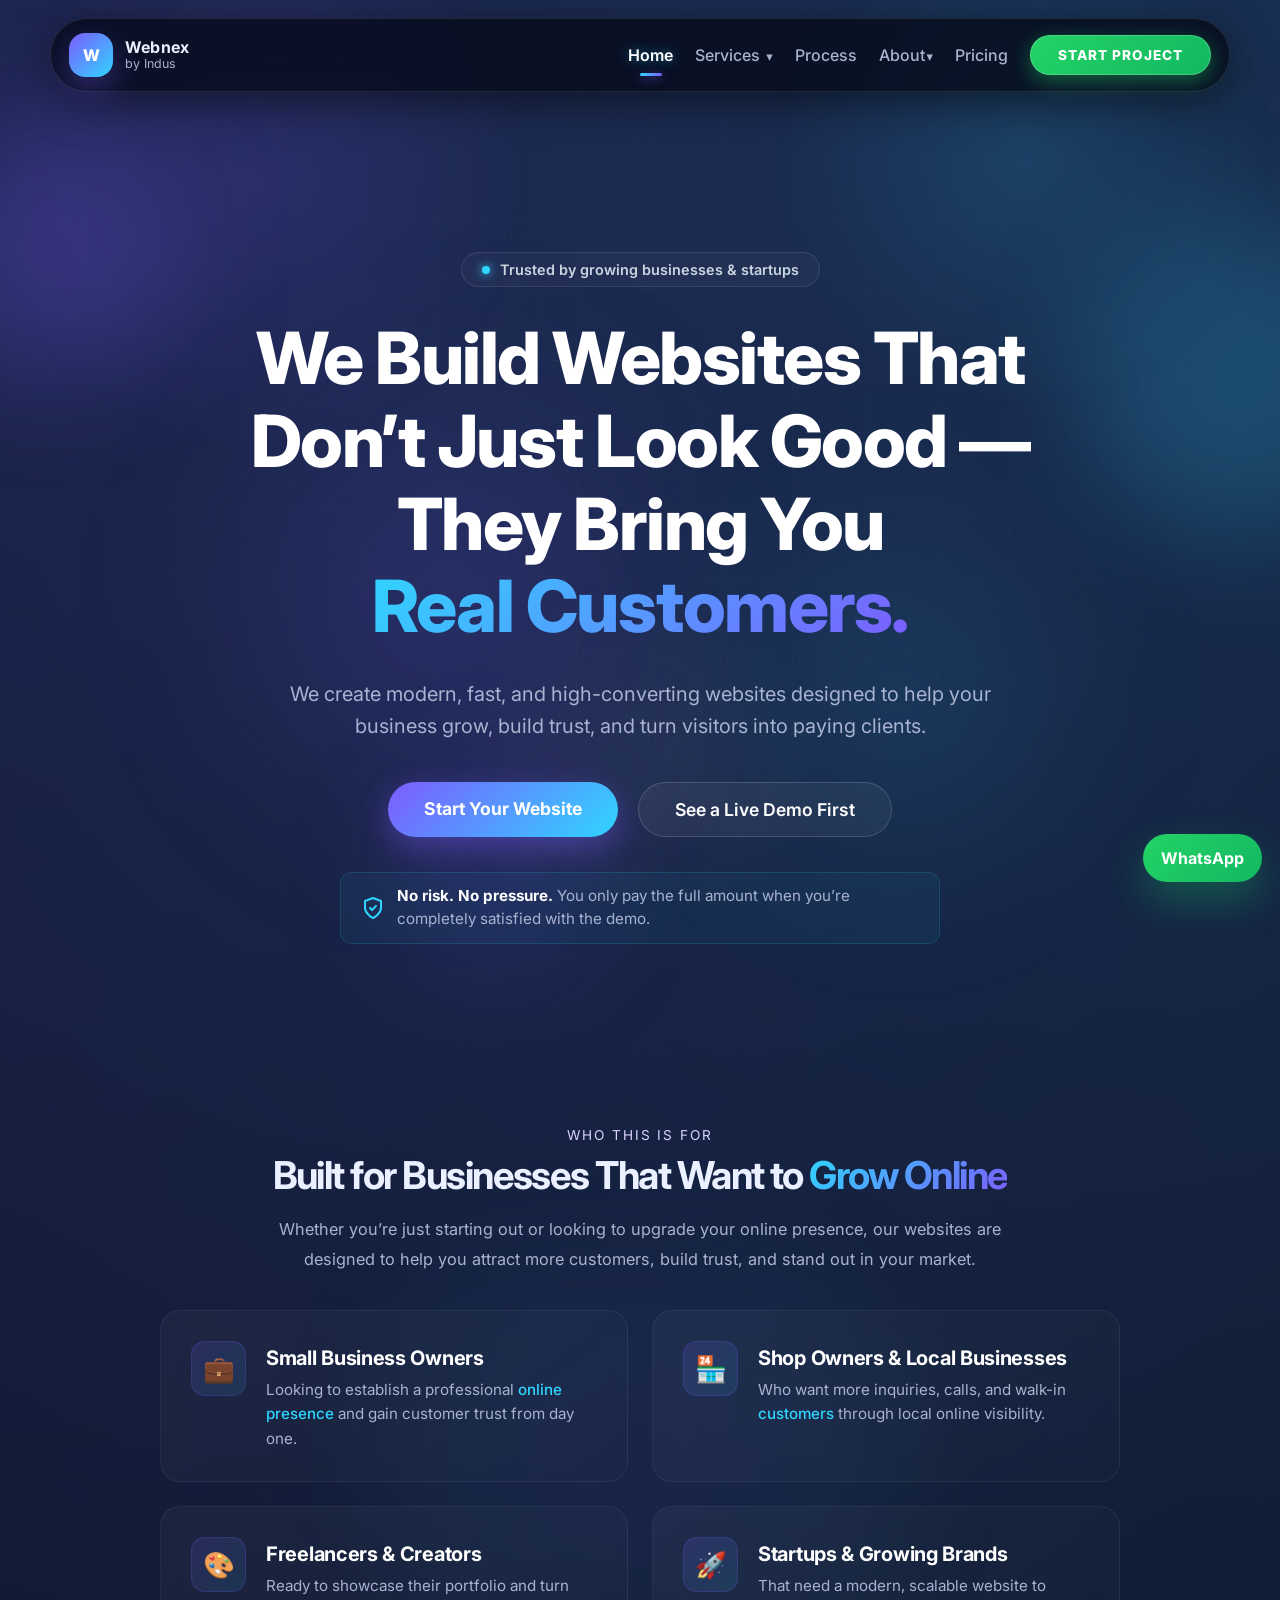
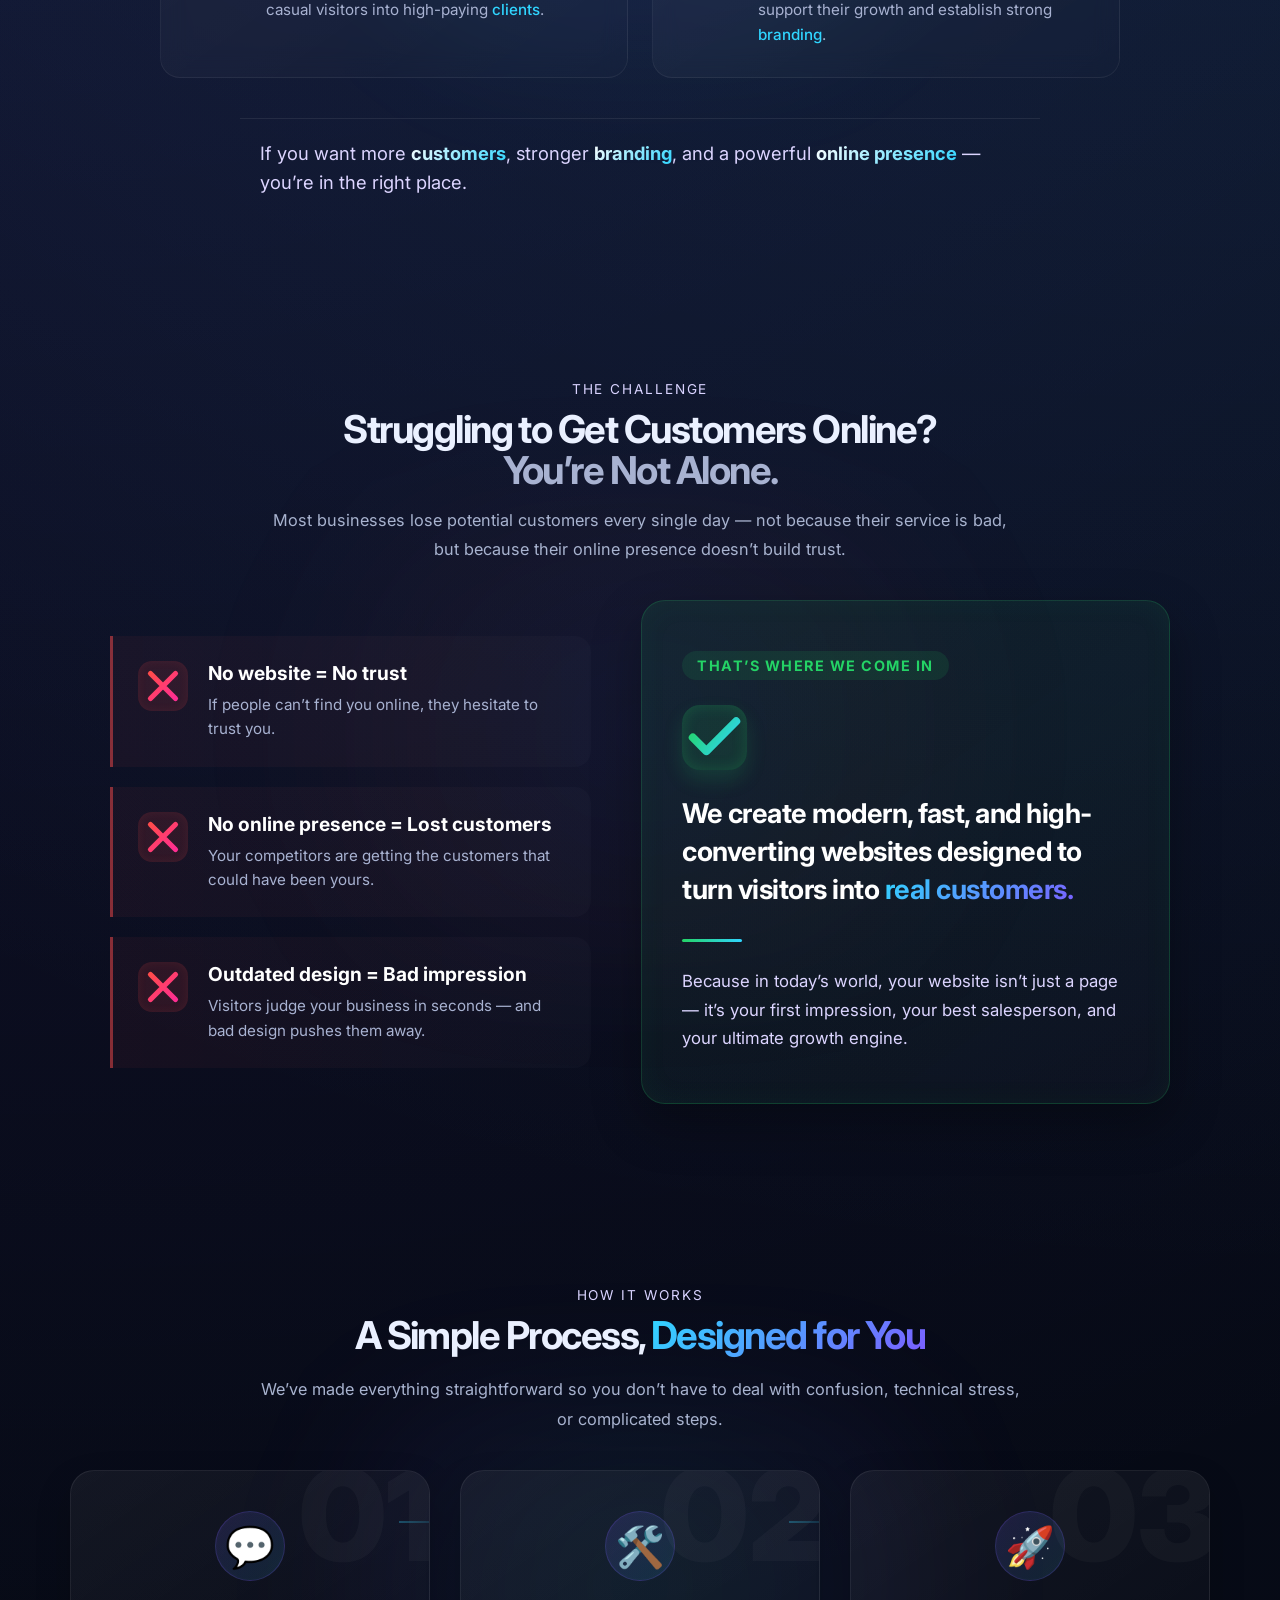
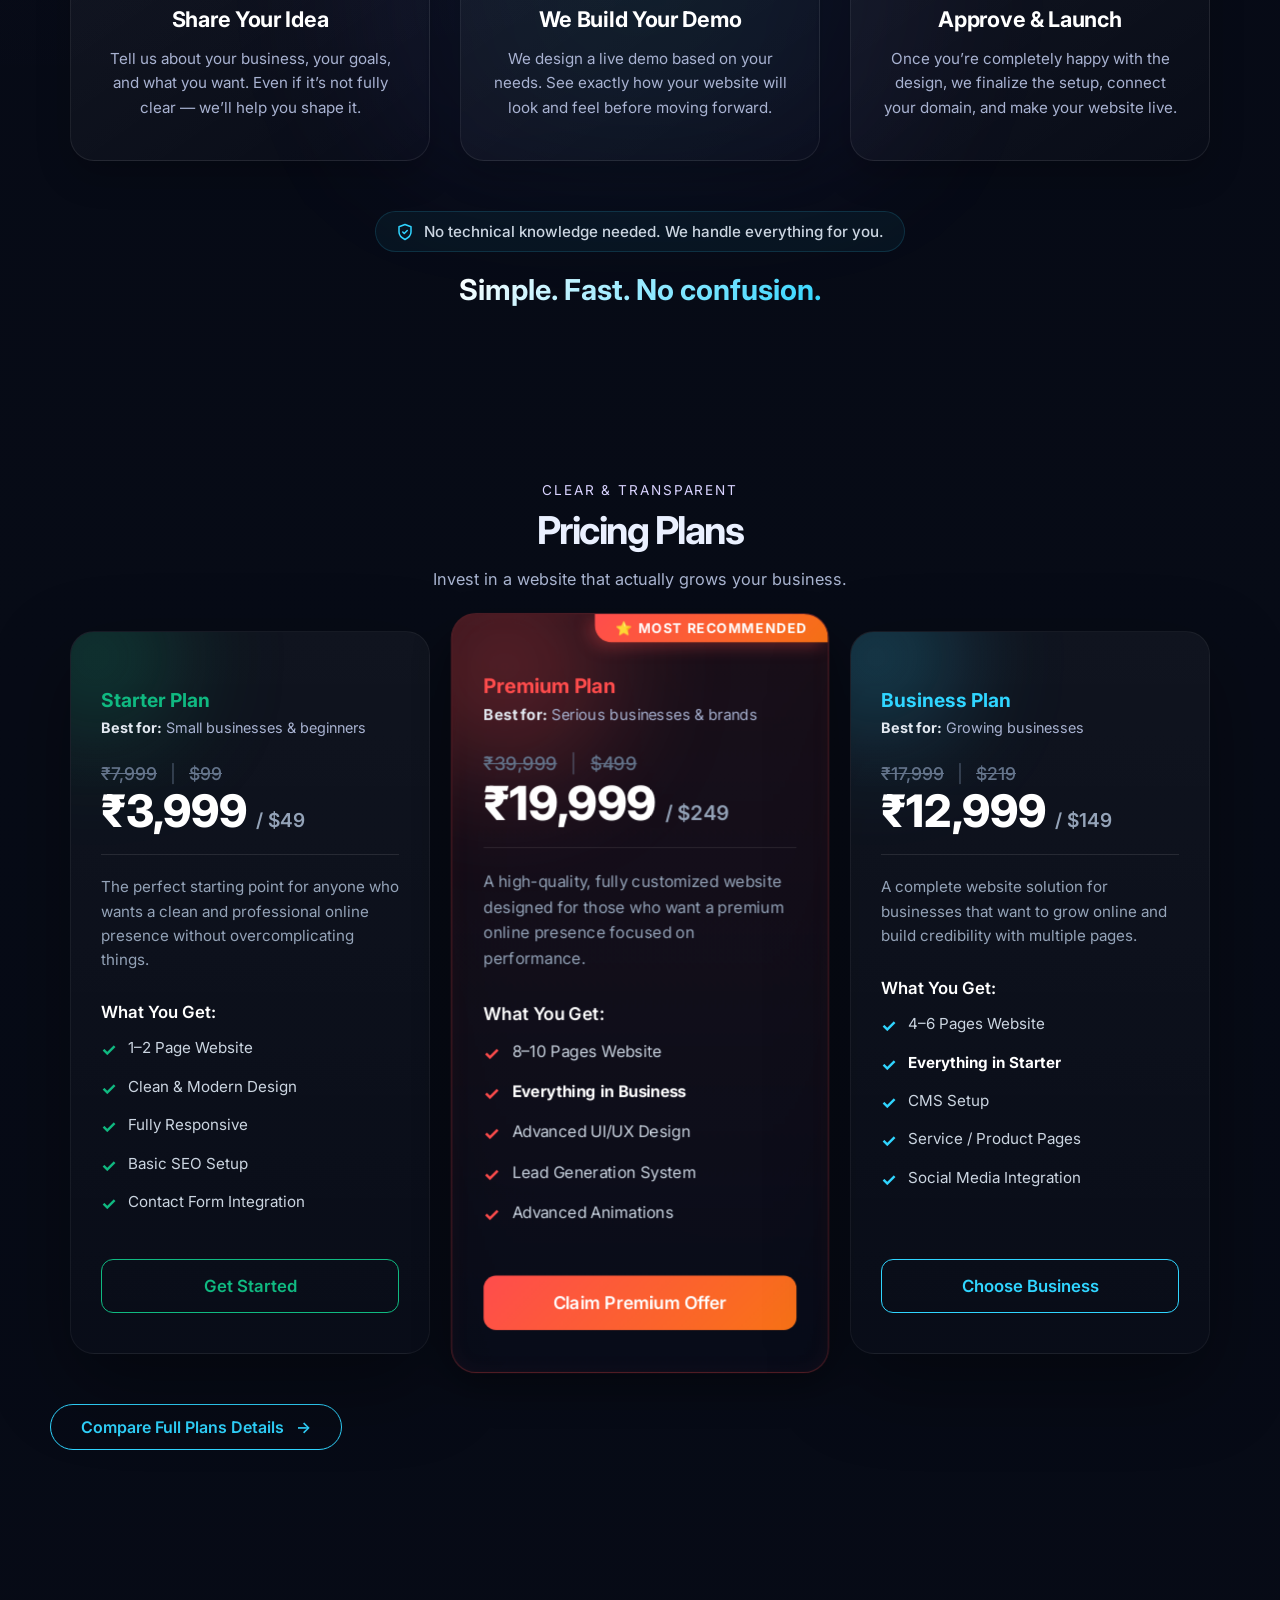
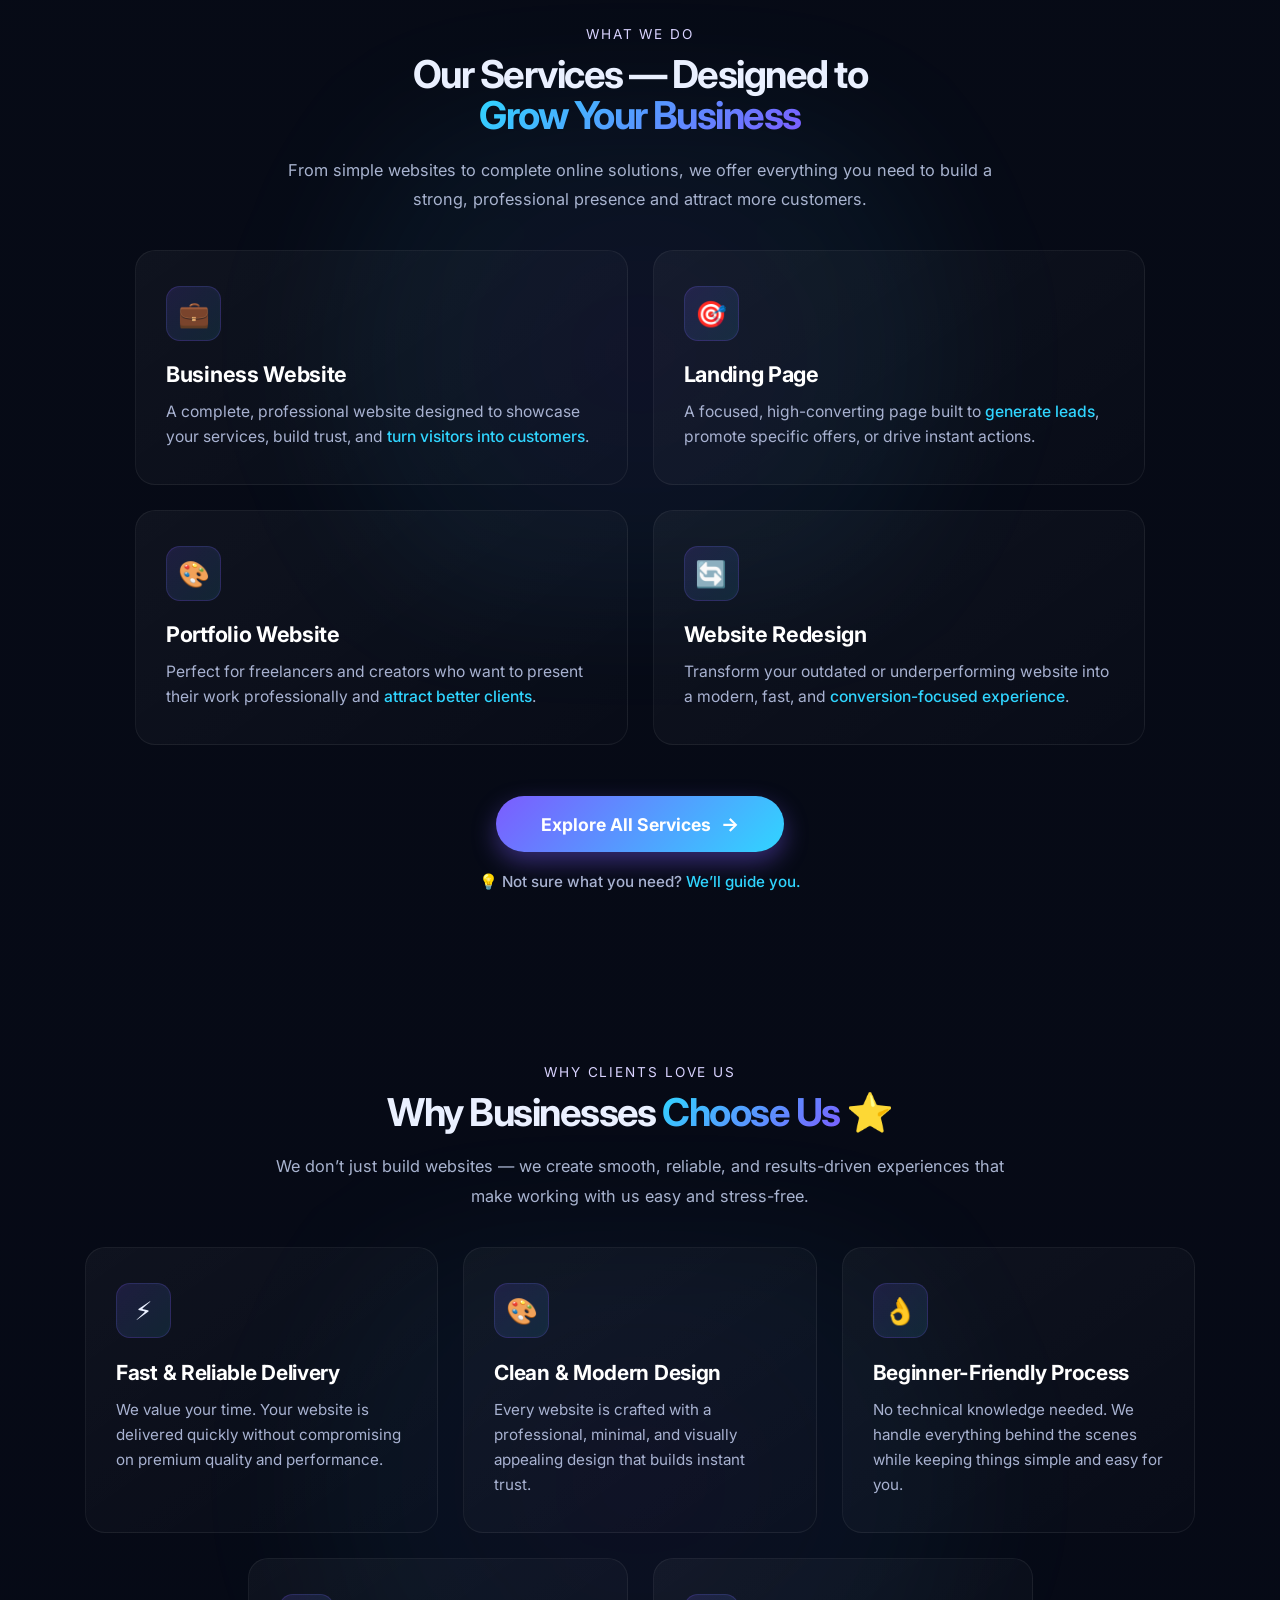
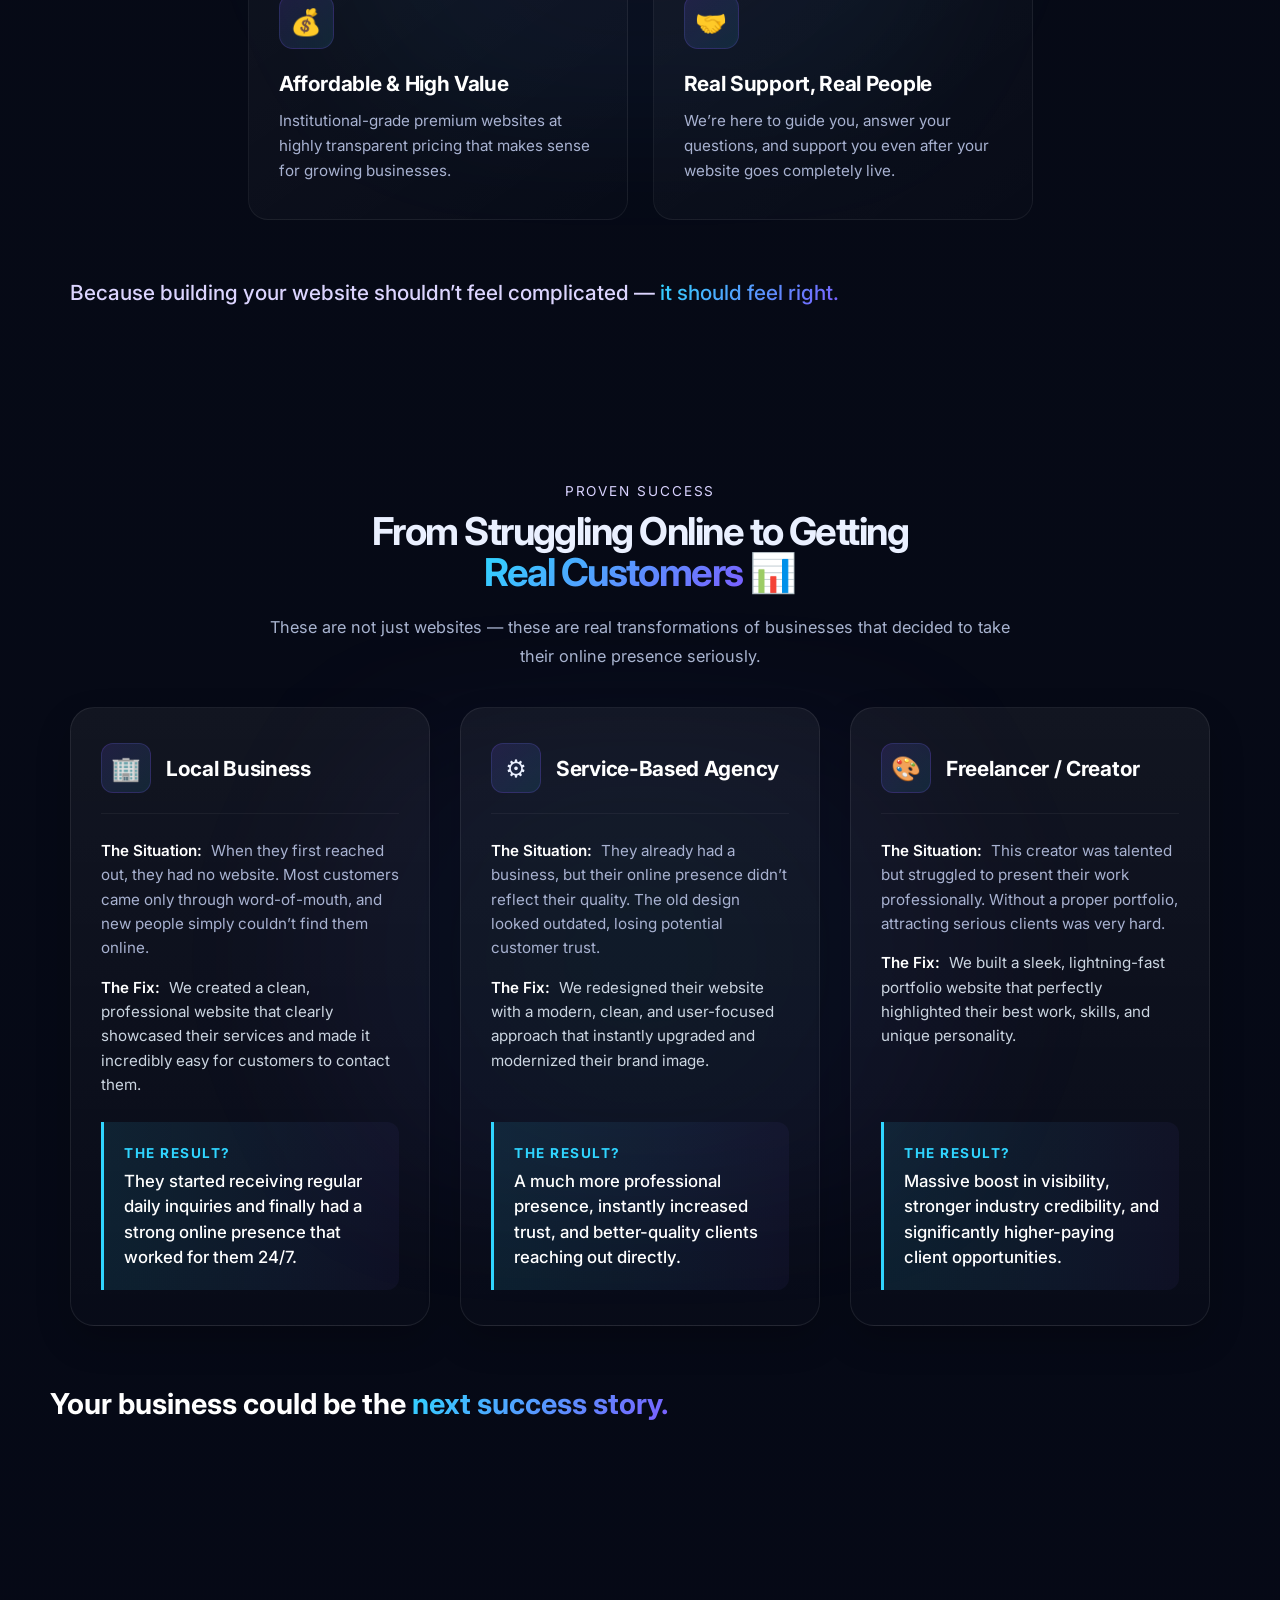
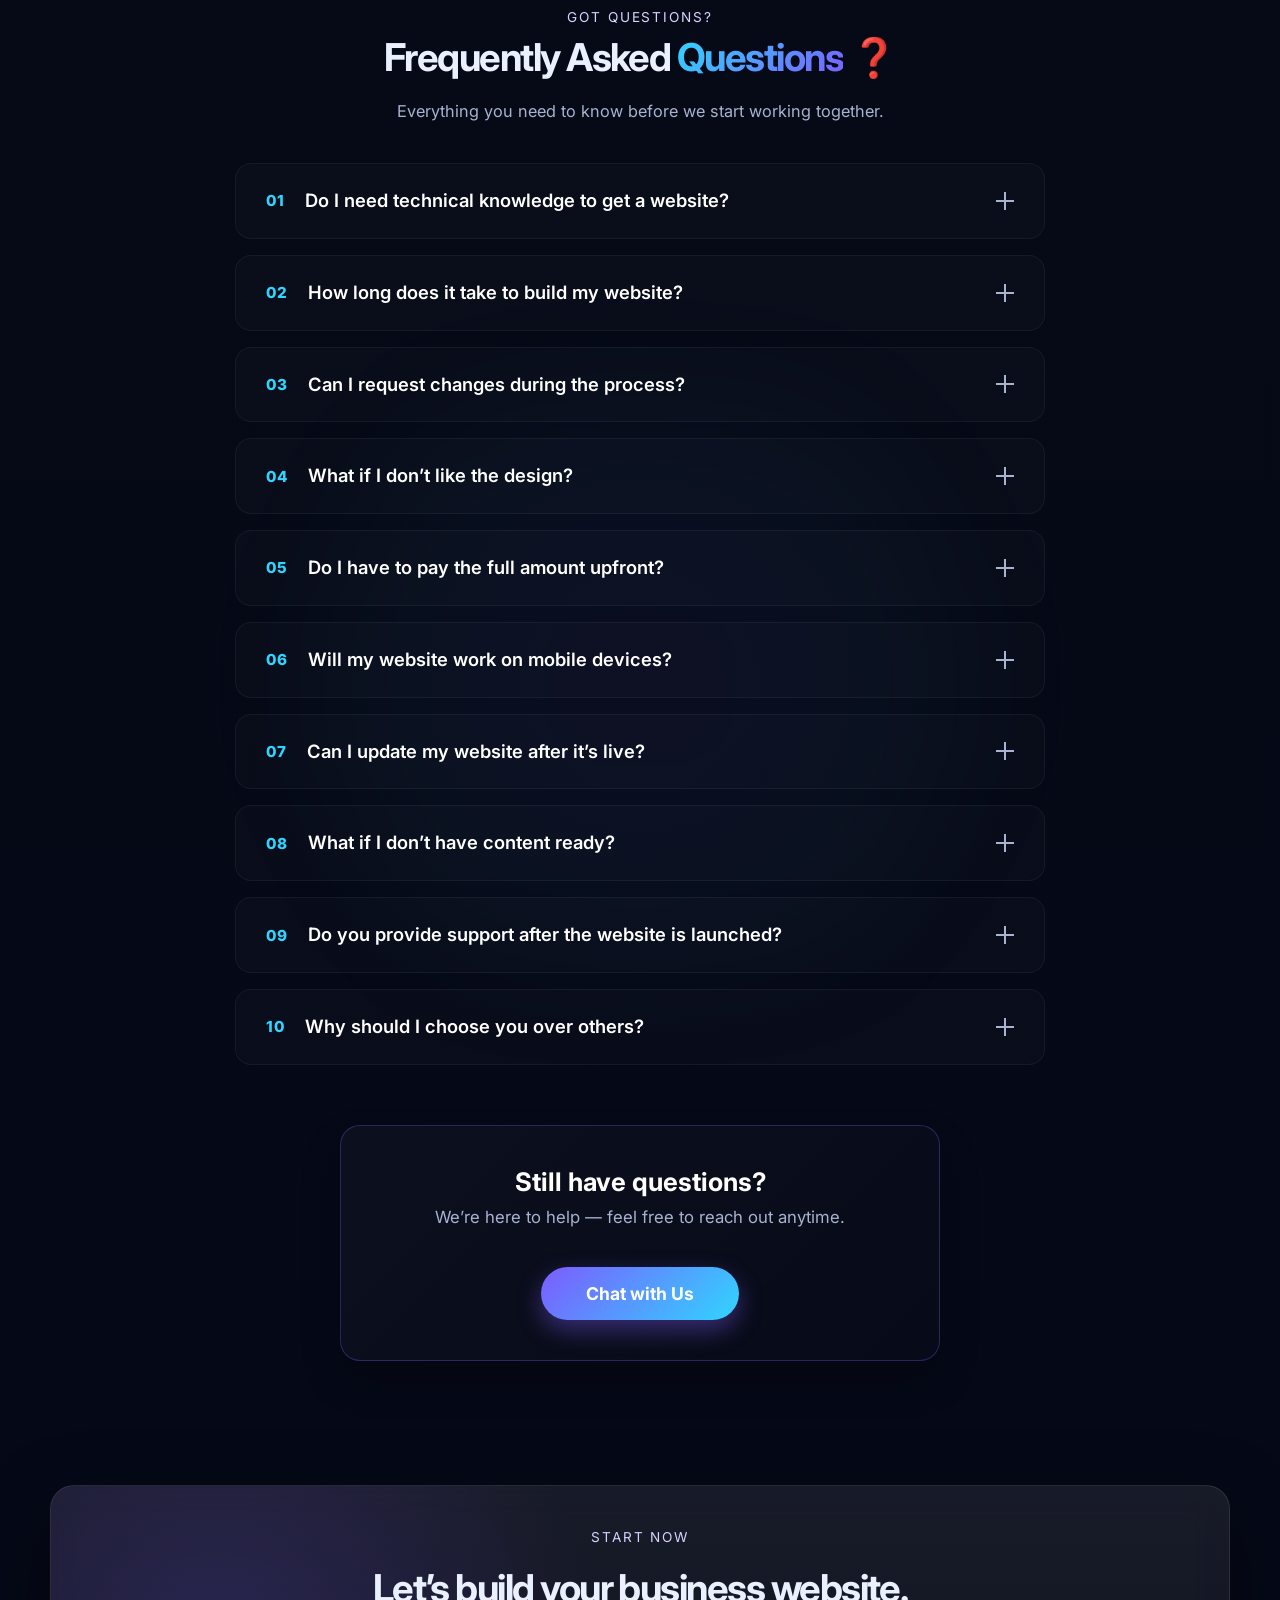
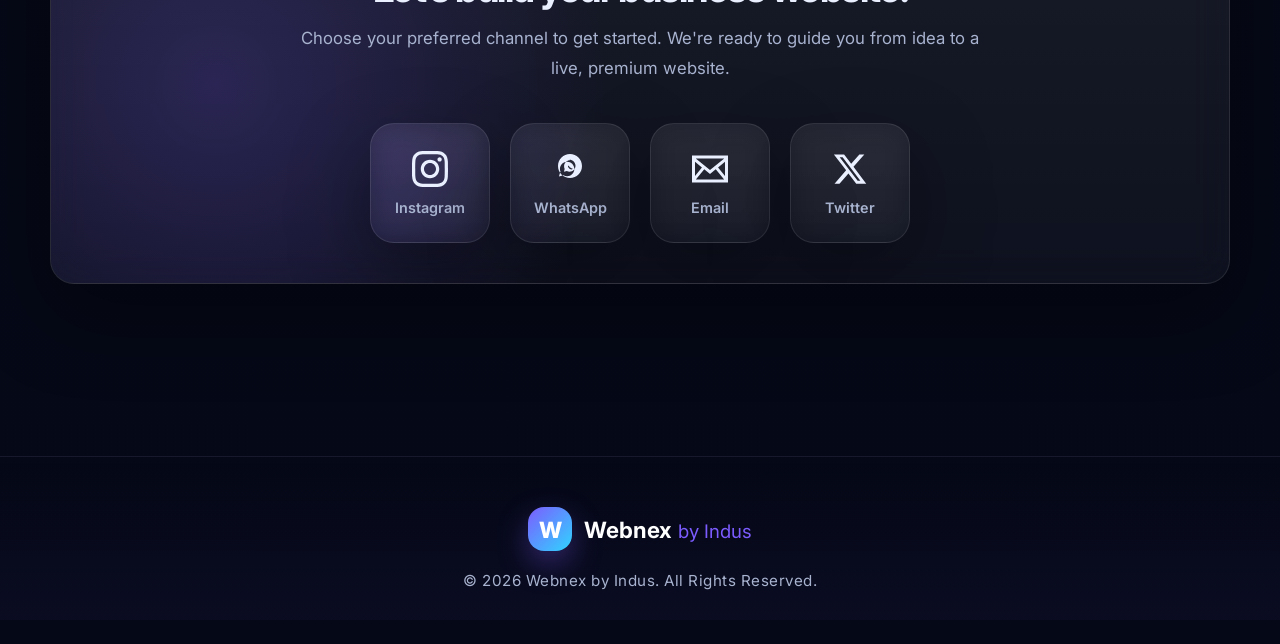
==== commit bf68a79d: "Update index.html" ====
--- a/index.html
+++ b/index.html
@@ -735,10 +735,6 @@
         <span><strong>Webnex</strong> <small style="color:var(--primary);">by Indus</small></span>
       </div>
       <p class="footer-copyright">© 2026 Webnex by Indus. All Rights Reserved.</p>
-      <div class="footer-links">
-        <a href="#">Privacy Policy</a>
-        <a href="#">Terms of Service</a>
-      </div>
     </div>
   </footer>
 
--- a/css/style.css
+++ b/css/style.css
@@ -3101,15 +3101,22 @@
 .idx-faq-closing {
   margin-top: 60px;
   padding: 0 20px;
+  display: flex;             /* Centering fix */
+  justify-content: center;   /* Centering fix */
 }
 
 .closing-glow-box {
-  display: inline-block;
+  display: flex;             /* Centering fix */
+  flex-direction: column;    /* Stack items vertically */
+  align-items: center;       /* Center text & button horizontally */
+  text-align: center;        /* Center the text itself */
   padding: 40px;
   background: linear-gradient(135deg, rgba(255, 255, 255, 0.03), rgba(255, 255, 255, 0.01));
   border: 1px solid rgba(124, 92, 255, 0.3);
   border-radius: 20px;
   box-shadow: 0 20px 40px rgba(0, 0, 0, 0.2);
+  width: 100%;               /* Ensure it takes space correctly */
+  max-width: 600px;          /* Prevent it from getting too wide on desktop */
 }
 
 .closing-glow-box h3 {
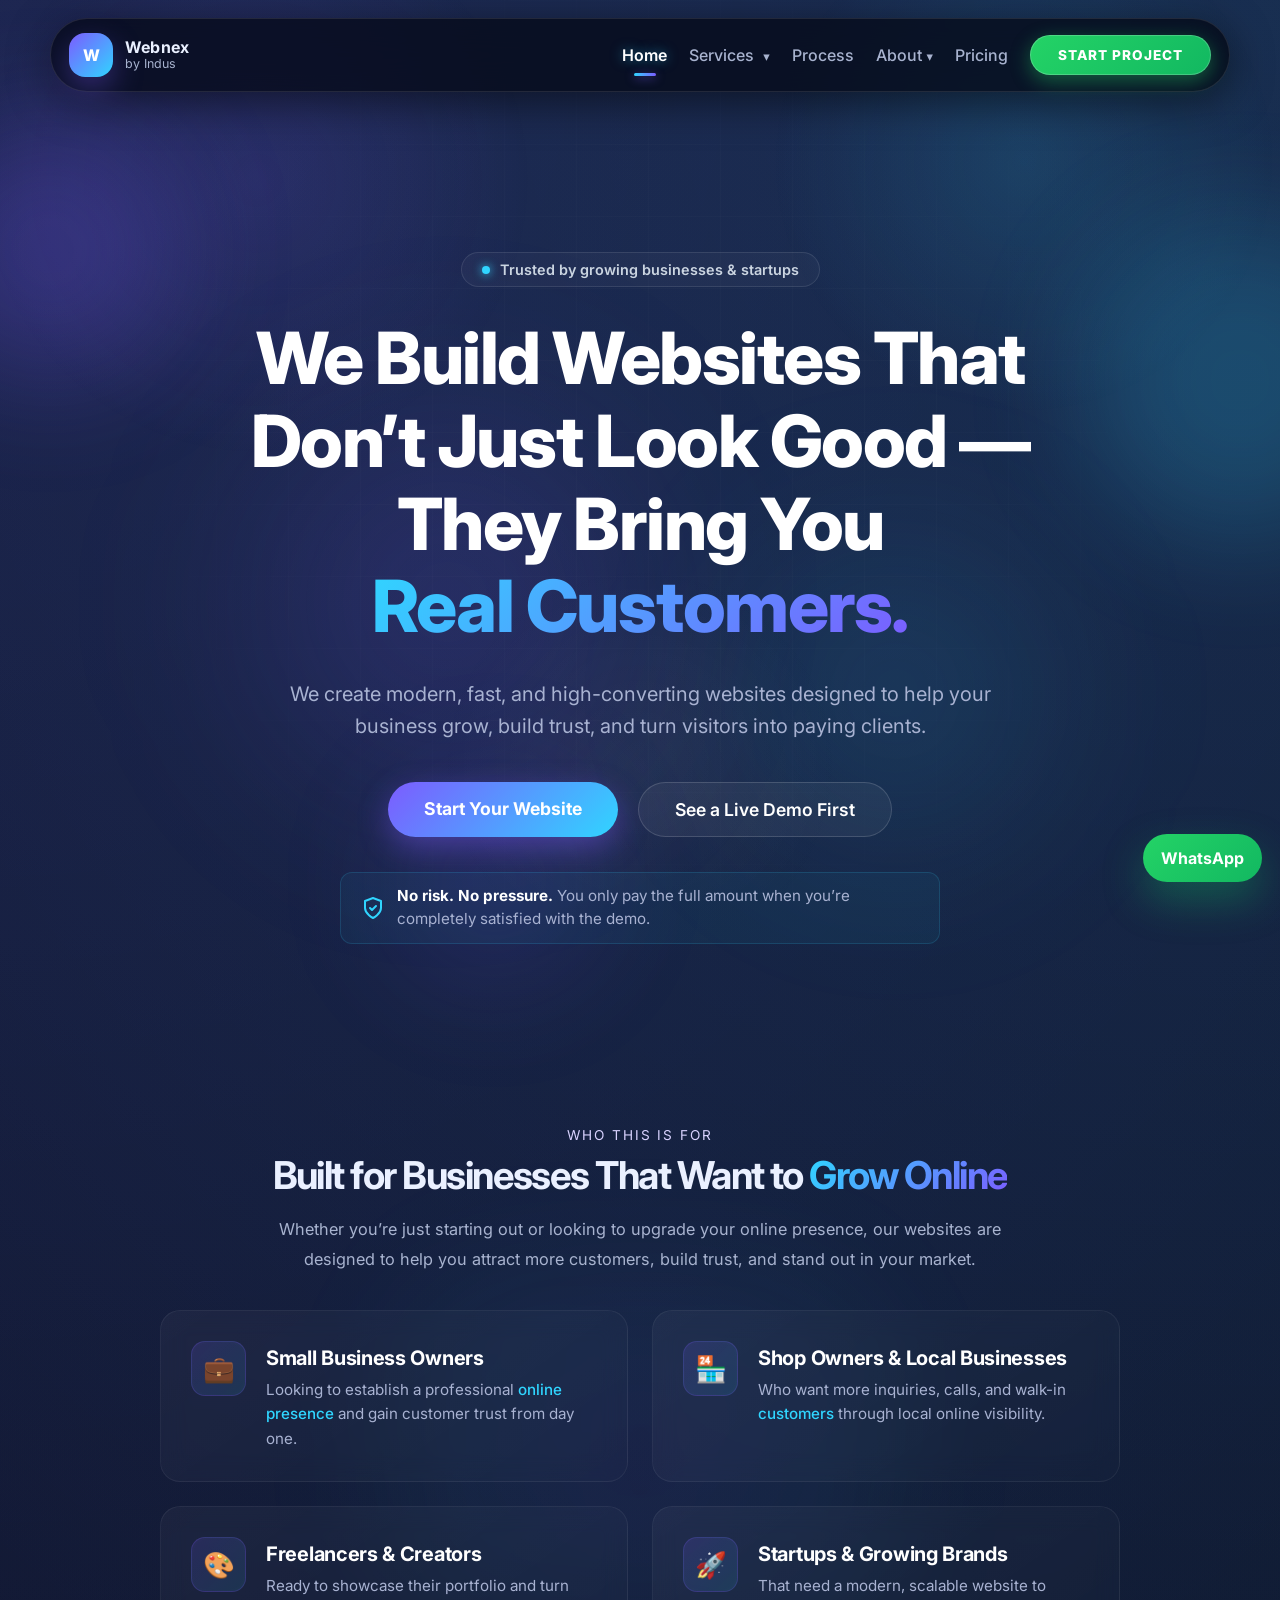
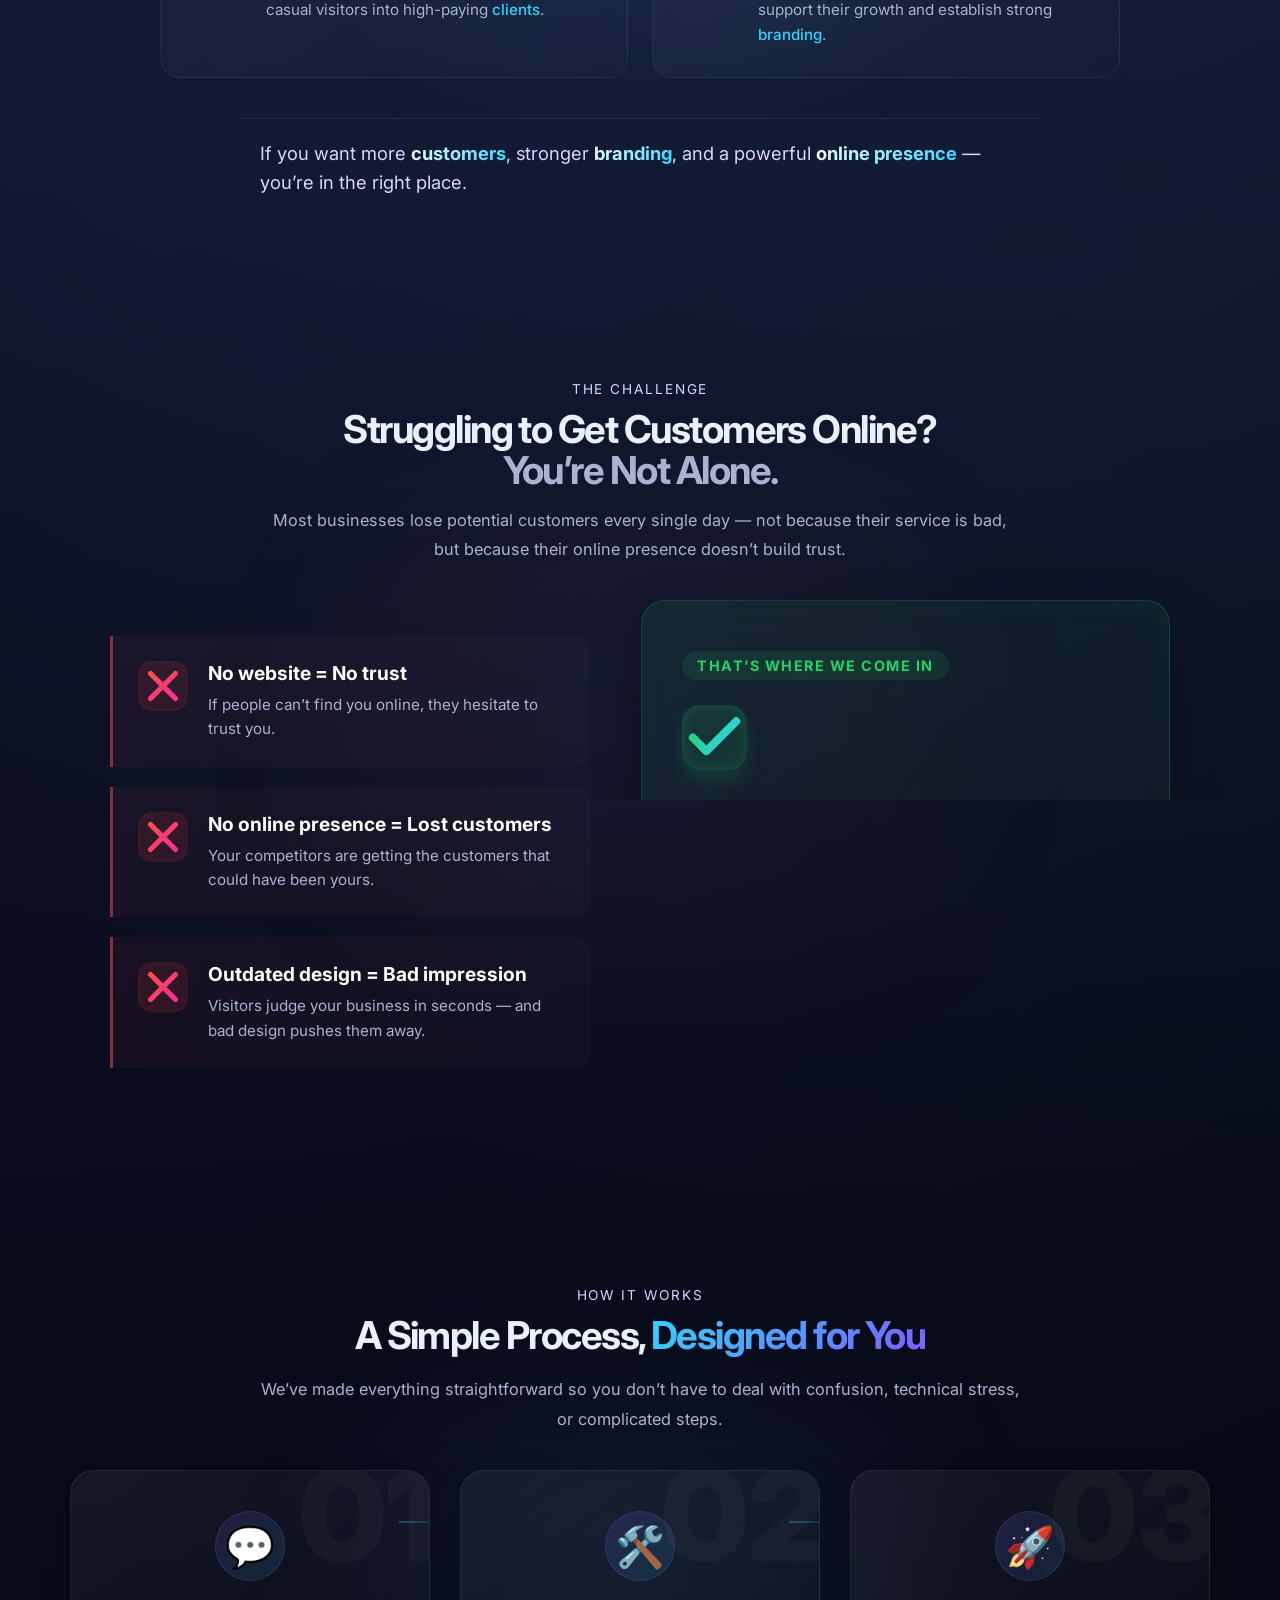
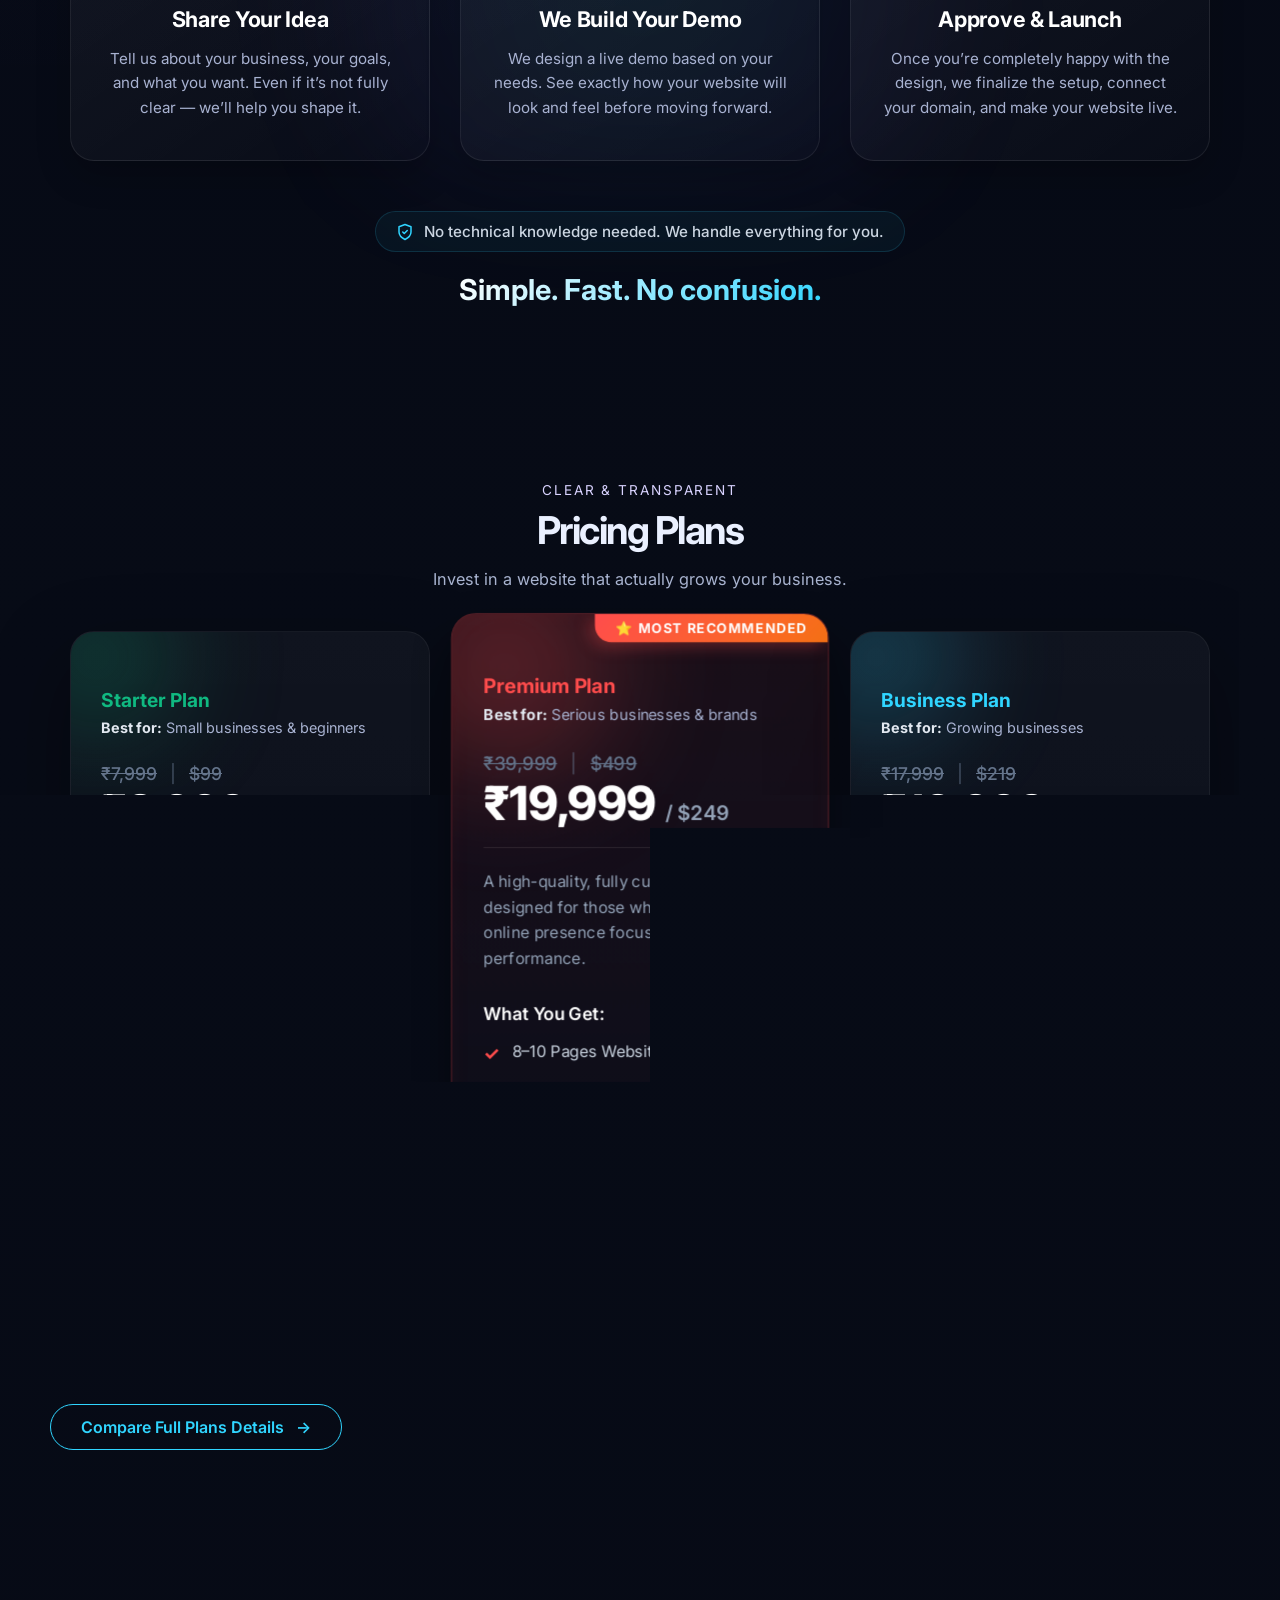
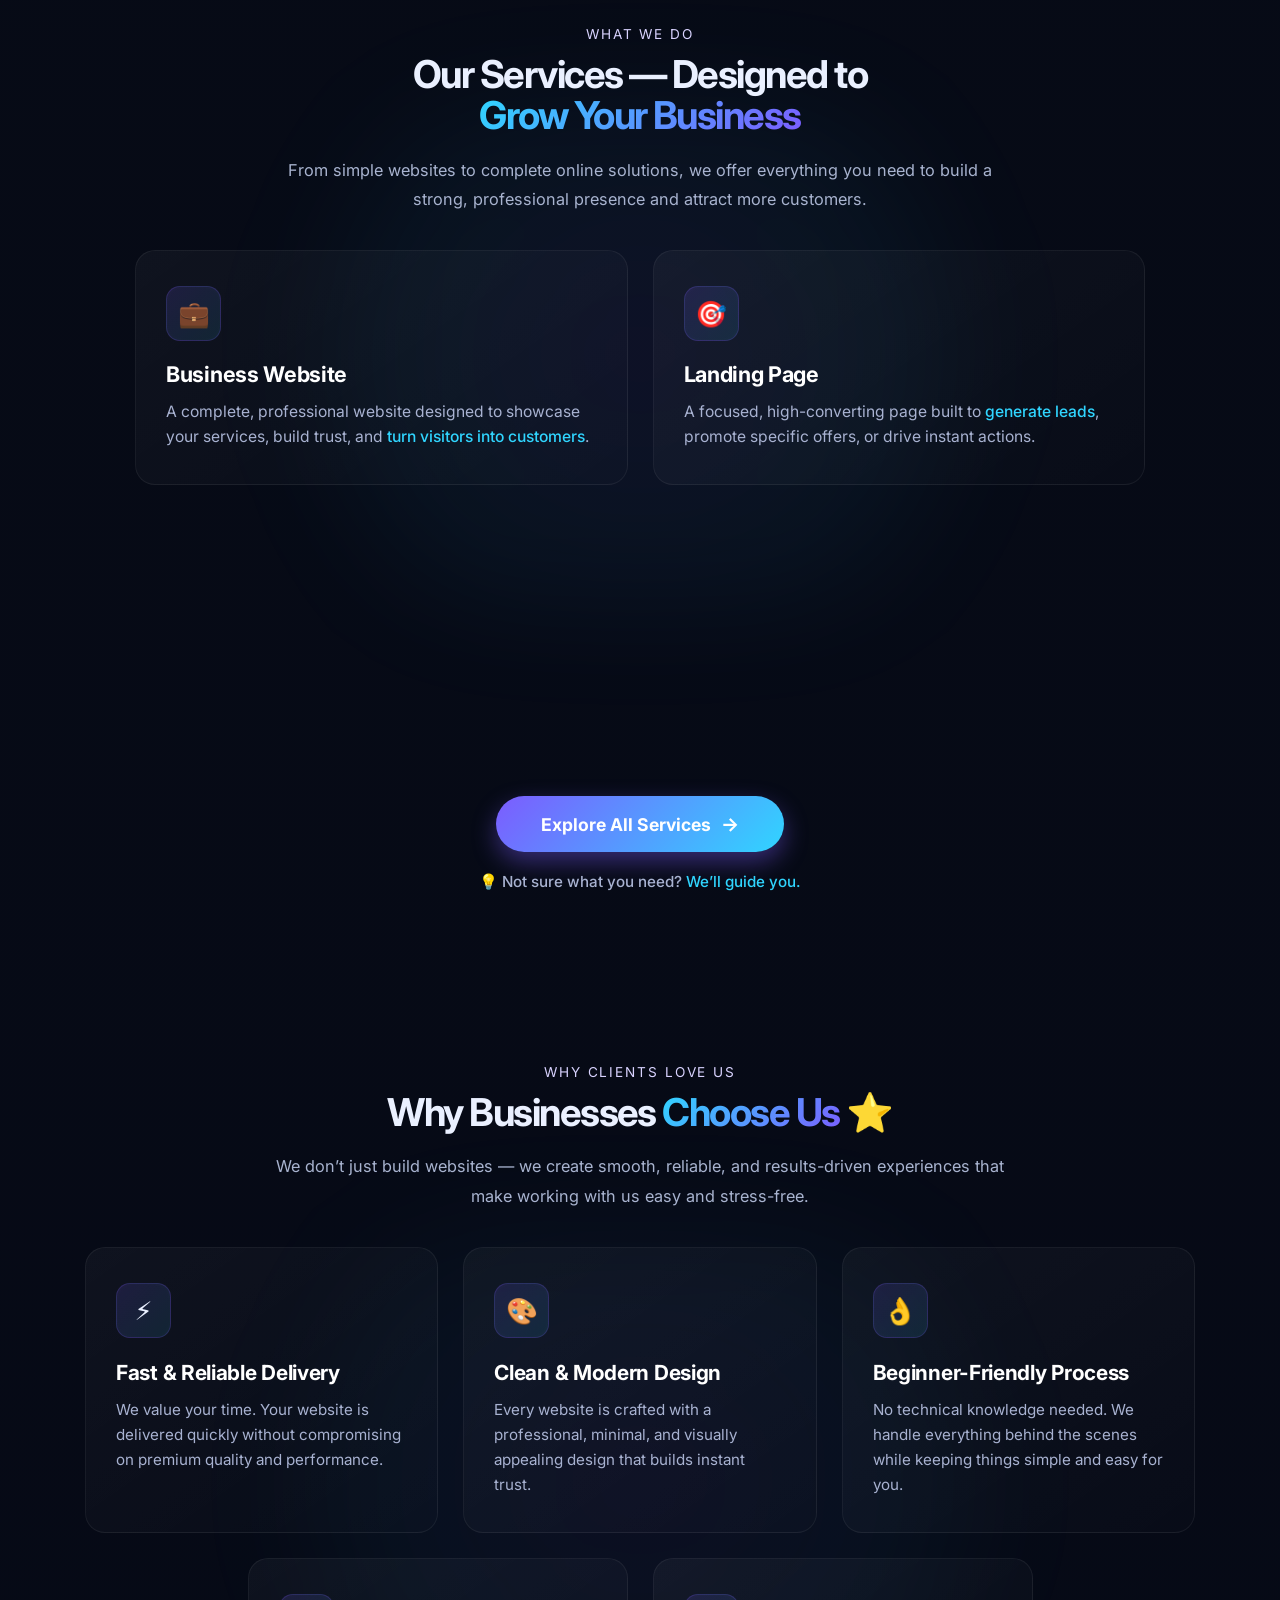
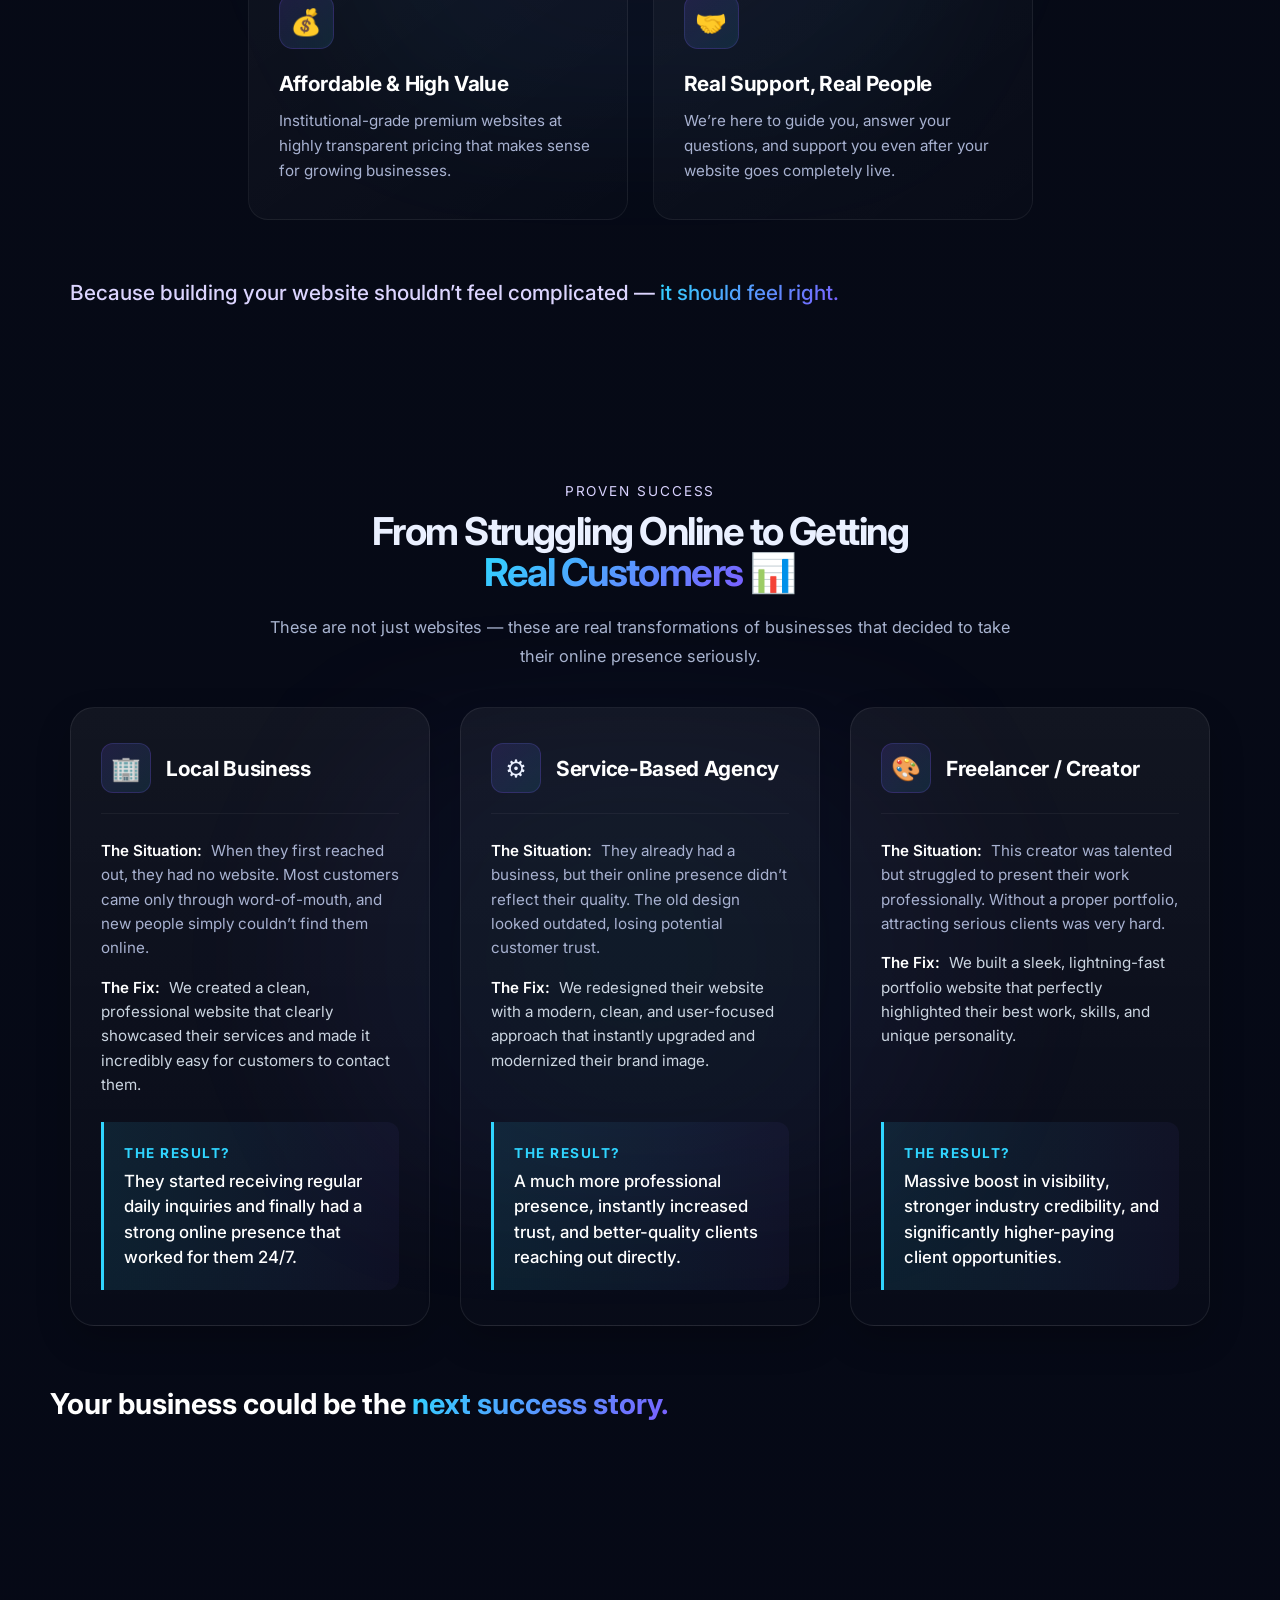
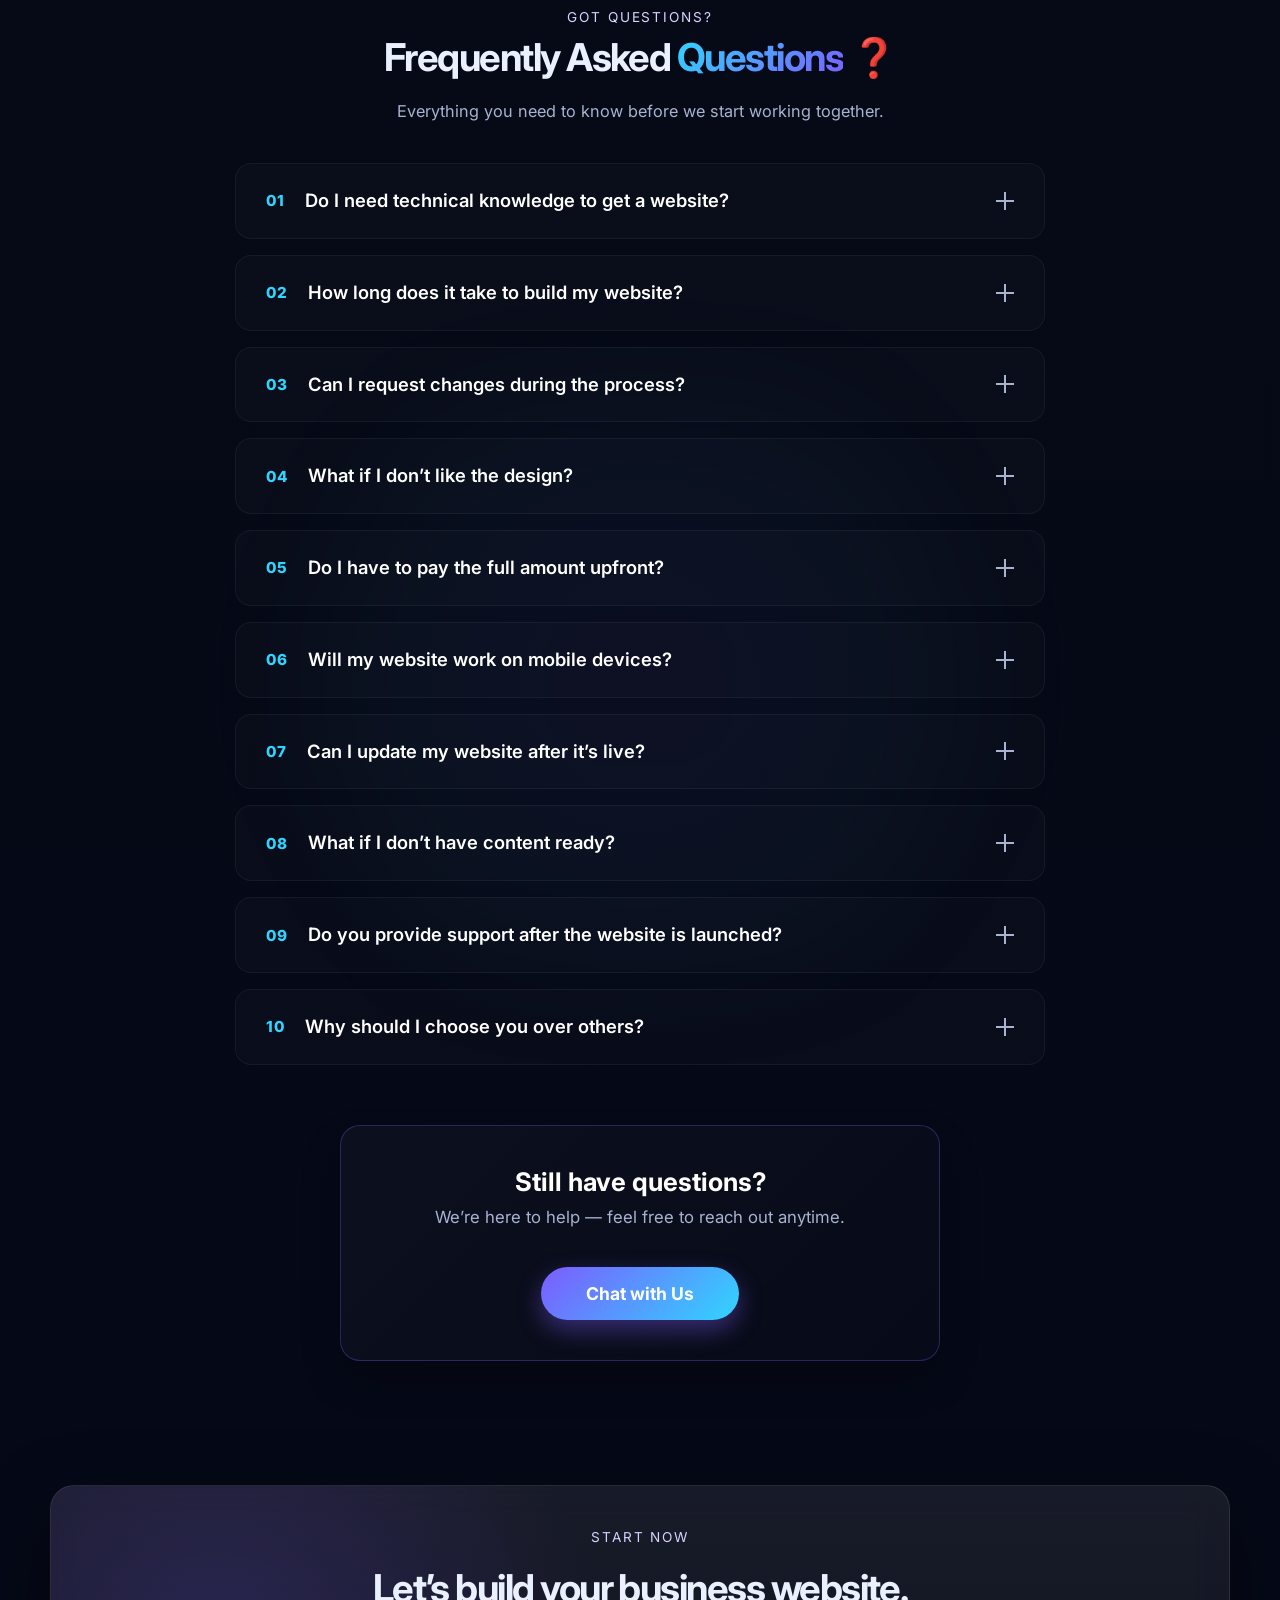
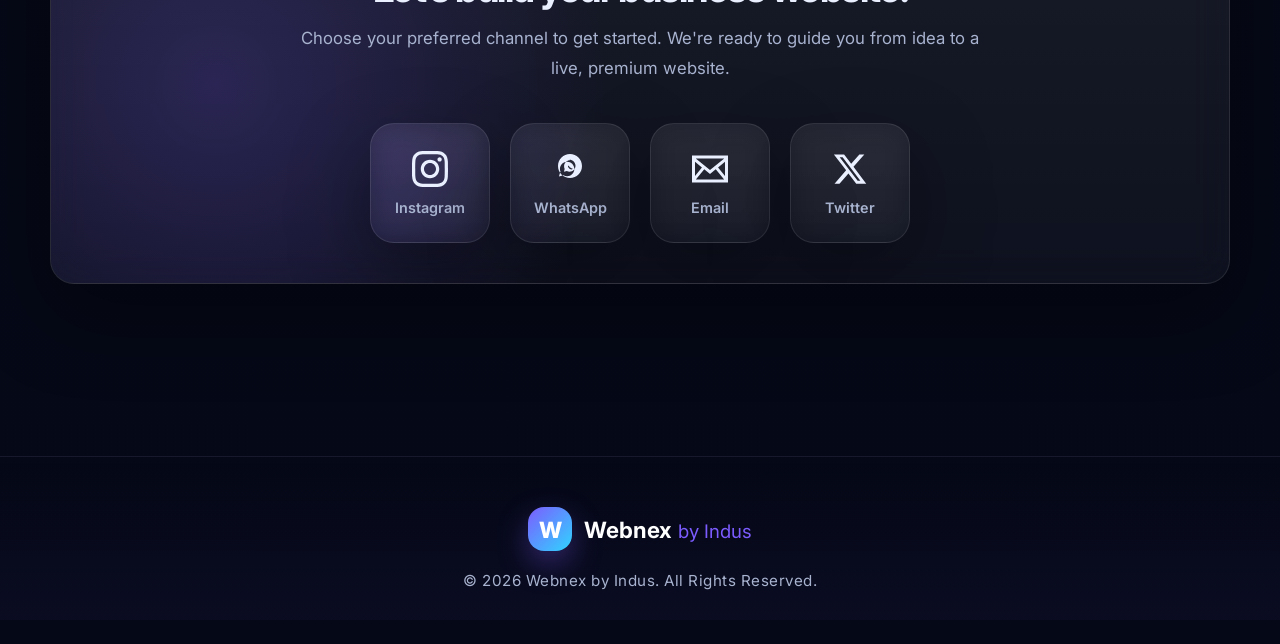
==== commit efb142e9: "Update index.html" ====
--- a/index.html
+++ b/index.html
@@ -81,9 +81,9 @@
     </p>
 
     <div class="hero-cta-group">
-      <a href="#contact" class="btn-hero-primary">Start Your Website</a>
-      <a href="#demo" class="btn-hero-secondary">See a Live Demo First</a>
-    </div>
+  <a href="#contact" class="btn-hero-primary">Start Your Website</a>
+  <a href="reviews.html" class="btn-hero-secondary">See a Live Demo First</a>
+</div>
 
     <div class="hero-trust-line">
       <svg class="trust-icon" viewBox="0 0 24 24" fill="none" xmlns="http://www.w3.org/2000/svg">
--- a/css/style.css
+++ b/css/style.css
@@ -902,85 +902,97 @@
 /* ========================================= */
 
 .dropdown { position: relative; display: inline-block; }
-.dropdown .arrow { font-size: 0.8rem; margin-left: 2px; transition: 0.3s; }
+.dropdown .arrow { font-size: 0.8rem; margin-left: 5px; transition: transform 0.3s ease; display: inline-block; }
 .dropdown:hover .arrow { transform: rotate(180deg); }
 
-.dropdown-content {
-  position: absolute; top: 150%; left: 50%; transform: translateX(-50%) translateY(10px);
-  background: rgba(5, 8, 22, 0.98); backdrop-filter: blur(25px);
-  min-width: 200px; border: 1px solid rgba(124, 92, 255, 0.4);
-  border-radius: 20px; box-shadow: 0 20px 50px rgba(0,0,0,0.7);
-  padding: 12px; opacity: 0; visibility: hidden;
-  transition: all 0.4s cubic-bezier(0.175, 0.885, 0.32, 1.275); z-index: 1000;
-}
-.dropdown:hover .dropdown-content { opacity: 1; visibility: visible; transform: translateX(-50%) translateY(0); }
-
-.dropdown-content a {
-  display: block; color: #a8b2d1; padding: 12px 18px;
-  text-decoration: none; font-size: 1rem; border-radius: 12px;
-  transition: 0.3s; text-align: center; font-weight: 500;
-}
-.dropdown-content a:hover, .dropdown-content a.active {
-  background: rgba(124, 92, 255, 0.1); color: #fff;
-}
-
-@media (max-width: 820px) {
-
-  /* Resetting content for mobile (Smooth Slide Version) */
-  .dropdown-content { 
-    position: static; 
-    transform: none; 
-    display: none; 
-    max-height: 0; /* Important for sliding */
-    overflow: hidden; /* Important for sliding */
-    opacity: 0;
-    margin-top: 5px; 
-    background: rgba(0, 0, 0, 0.3); 
-    border: 1px solid rgba(255, 255, 255, 0.05); 
-    box-shadow: inset 0 2px 10px rgba(0,0,0,0.2);
-    transition: max-height 0.3s ease-in-out, opacity 0.3s ease-in-out;
-  }
-  
-  /* Mobile Link alignment fix */
+/* --- DESKTOP VIEW (Hover to open) --- */
+@media (min-width: 993px) {
+  .dropdown-content {
+    position: absolute; top: 150%; left: 50%; transform: translateX(-50%) translateY(10px);
+    background: rgba(5, 8, 22, 0.98); backdrop-filter: blur(25px);
+    min-width: 200px; border: 1px solid rgba(124, 92, 255, 0.4);
+    border-radius: 20px; box-shadow: 0 20px 50px rgba(0,0,0,0.7);
+    padding: 12px; opacity: 0; visibility: hidden;
+    transition: all 0.4s cubic-bezier(0.175, 0.885, 0.32, 1.275); z-index: 1000;
+  }
+  .dropdown:hover .dropdown-content { opacity: 1; visibility: visible; transform: translateX(-50%) translateY(0); }
+  
+  .dropdown-content a {
+    display: block; color: #a8b2d1; padding: 12px 18px;
+    text-decoration: none; font-size: 1rem; border-radius: 12px;
+    transition: 0.3s; text-align: center; font-weight: 500;
+  }
+  .dropdown-content a:hover, .dropdown-content a.active {
+    background: rgba(124, 92, 255, 0.1); color: #fff;
+  }
+}
+
+/* --- MOBILE VIEW (Click arrow to open) --- */
+@media (max-width: 992px) {
+  .dropdown {
+    display: flex;
+    flex-direction: column;
+    width: 100%;
+  }
+  
   .dropdown .nav-link {
     display: flex !important;
     justify-content: space-between;
     align-items: center;
     width: 100%;
-    padding: 12px 20px;
-  }
-  
-  /* Arrow design for mobile */
-  .dropdown .arrow { 
-    float: none; 
-    font-size: 1.1rem;
-    transition: transform 0.3s;
+  }
+  
+  /* Bigger tap target for mobile arrow */
+  .dropdown .arrow {
+    padding: 8px 12px;
     background: rgba(255, 255, 255, 0.05);
-    padding: 2px 8px;
     border-radius: 6px;
   }
 
-  /* Resetting content for mobile */
-  .dropdown-content { 
+  /* Hidden by default, static position pushes content down */
+  .dropdown-content {
+    display: none;
     position: static; 
-    transform: none; 
-    display: none; /* Hidden by default on mobile */
-    margin-top: 5px; 
-    background: rgba(0, 0, 0, 0.3); 
-    border: 1px solid rgba(255, 255, 255, 0.05); 
+    width: 100%;
+    background: rgba(0, 0, 0, 0.3);
+    border: 1px solid rgba(255, 255, 255, 0.05);
     box-shadow: inset 0 2px 10px rgba(0,0,0,0.2);
-  }
-
-  /* JS will add 'active' class to open it */
-  .dropdown.active .dropdown-content { 
-    display: block; 
-  }
-  
-  /* Arrow rotation when active */
-  .dropdown.active .arrow { 
-    transform: rotate(180deg); 
+    border-radius: 12px;
+    padding: 8px;
+    margin-top: 10px;
+  }
+
+  /* When JS adds .mobile-open */
+  .dropdown.mobile-open .dropdown-content {
+    display: flex;
+    flex-direction: column;
+    gap: 4px;
+    animation: fadeInDown 0.3s ease;
+  }
+  
+  .dropdown.mobile-open .arrow {
+    transform: rotate(180deg);
     color: #30D5FF;
     background: rgba(48, 213, 255, 0.1);
+  }
+
+  .dropdown-content a {
+    display: block;
+    padding: 12px 20px;
+    color: #a8b2d1;
+    font-size: 0.95rem;
+    text-align: left;
+    border-radius: 8px;
+  }
+
+  .dropdown-content a:hover {
+    background: rgba(255, 255, 255, 0.05);
+    color: #fff;
+  }
+  
+  @keyframes fadeInDown {
+    from { opacity: 0; transform: translateY(-5px); }
+    to { opacity: 1; transform: translateY(0); }
   }
 }
 /* ========================================= */
@@ -3164,3 +3176,62 @@
     font-size: 1.4rem;
   }
 }
+/* ========================================= */
+/* 🚀 MOBILE PERFORMANCE & SPEED BOOSTER     */
+/* ========================================= */
+
+/* 1. Force Hardware Acceleration (Shifts load from CPU to GPU) */
+.orb, 
+.bg-layer,
+.hero-glow-bg,
+.mockup,
+.glass-card,
+[data-reveal],
+.dropdown-content,
+.mockup::before {
+  -webkit-transform: translateZ(0);
+  transform: translateZ(0);
+  backface-visibility: hidden; /* Prevents flickering */
+  will-change: transform, opacity; /* Warns browser to prepare for changes */
+}
+
+/* 2. Optimize Scroll Performance */
+html, body {
+  overscroll-behavior-y: none; /* Stops the bouncy scrolling lag on iOS */
+}
+
+/* 3. Mobile Specific Downgrades (The Secret to Smoothness) */
+@media (max-width: 820px) {
+  
+  /* Kill infinite background animations on phone */
+  /* Mobile browsers struggle to calculate blur + movement 60 times a second */
+  .orb {
+    animation: none !important; 
+    /* Orbs will still be there but won't continuously move and drain battery/RAM */
+  }
+
+  .hero-glow-bg, 
+  .tph-glow-bg,
+  .idx-srv-glow,
+  .idx-faq-glow {
+    animation: none !important; 
+  }
+
+  /* Optimize Glassmorphism rendering for weak phones */
+  .mockup,
+  .feature-card,
+  .metric-card,
+  .price-card,
+  .dropdown-content,
+  .bb-letter-container {
+    /* Significantly reduces the blur intensity calculation on mobile */
+    backdrop-filter: blur(5px) !important;
+    -webkit-backdrop-filter: blur(5px) !important;
+  }
+
+  /* Remove tap highlight delay on Android/iOS */
+  a, button, .faq-question, .dropdown .arrow {
+    -webkit-tap-highlight-color: transparent;
+    touch-action: manipulation; /* Removes the 300ms click delay on phones */
+  }
+}
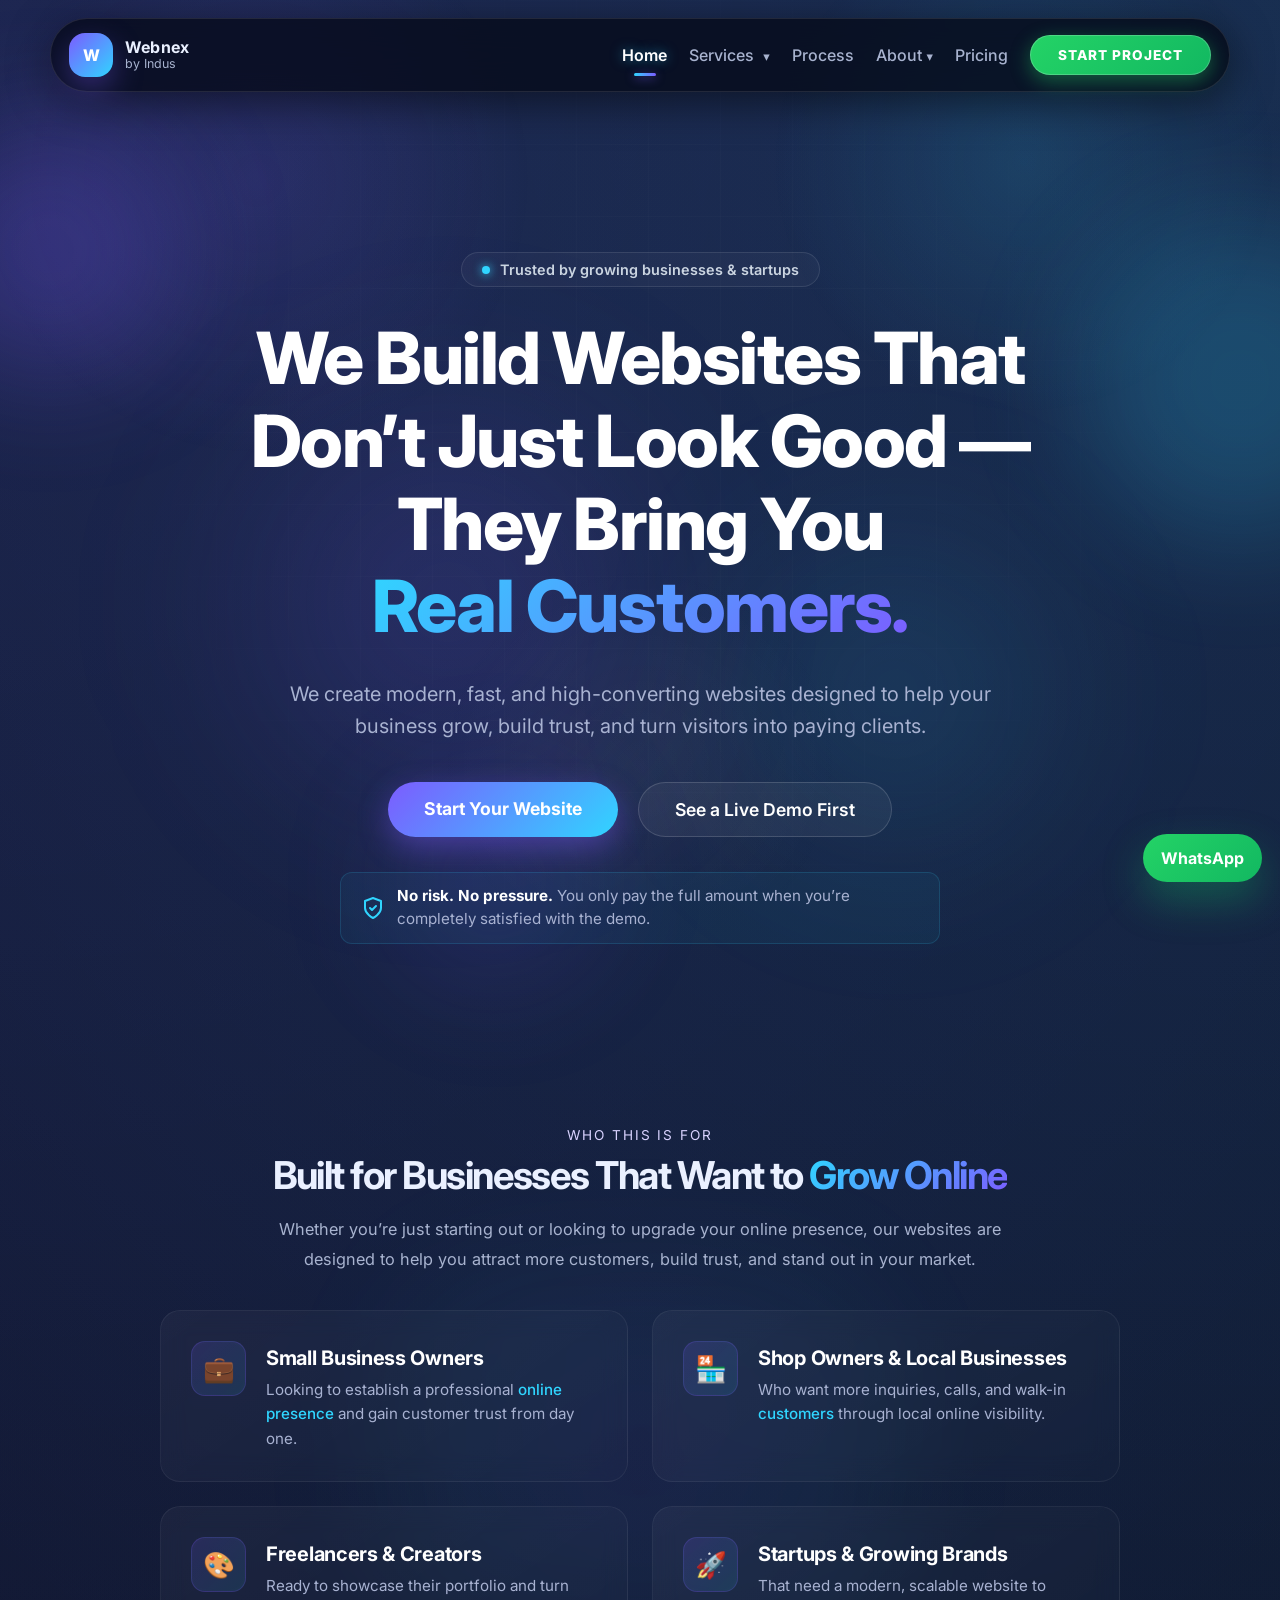
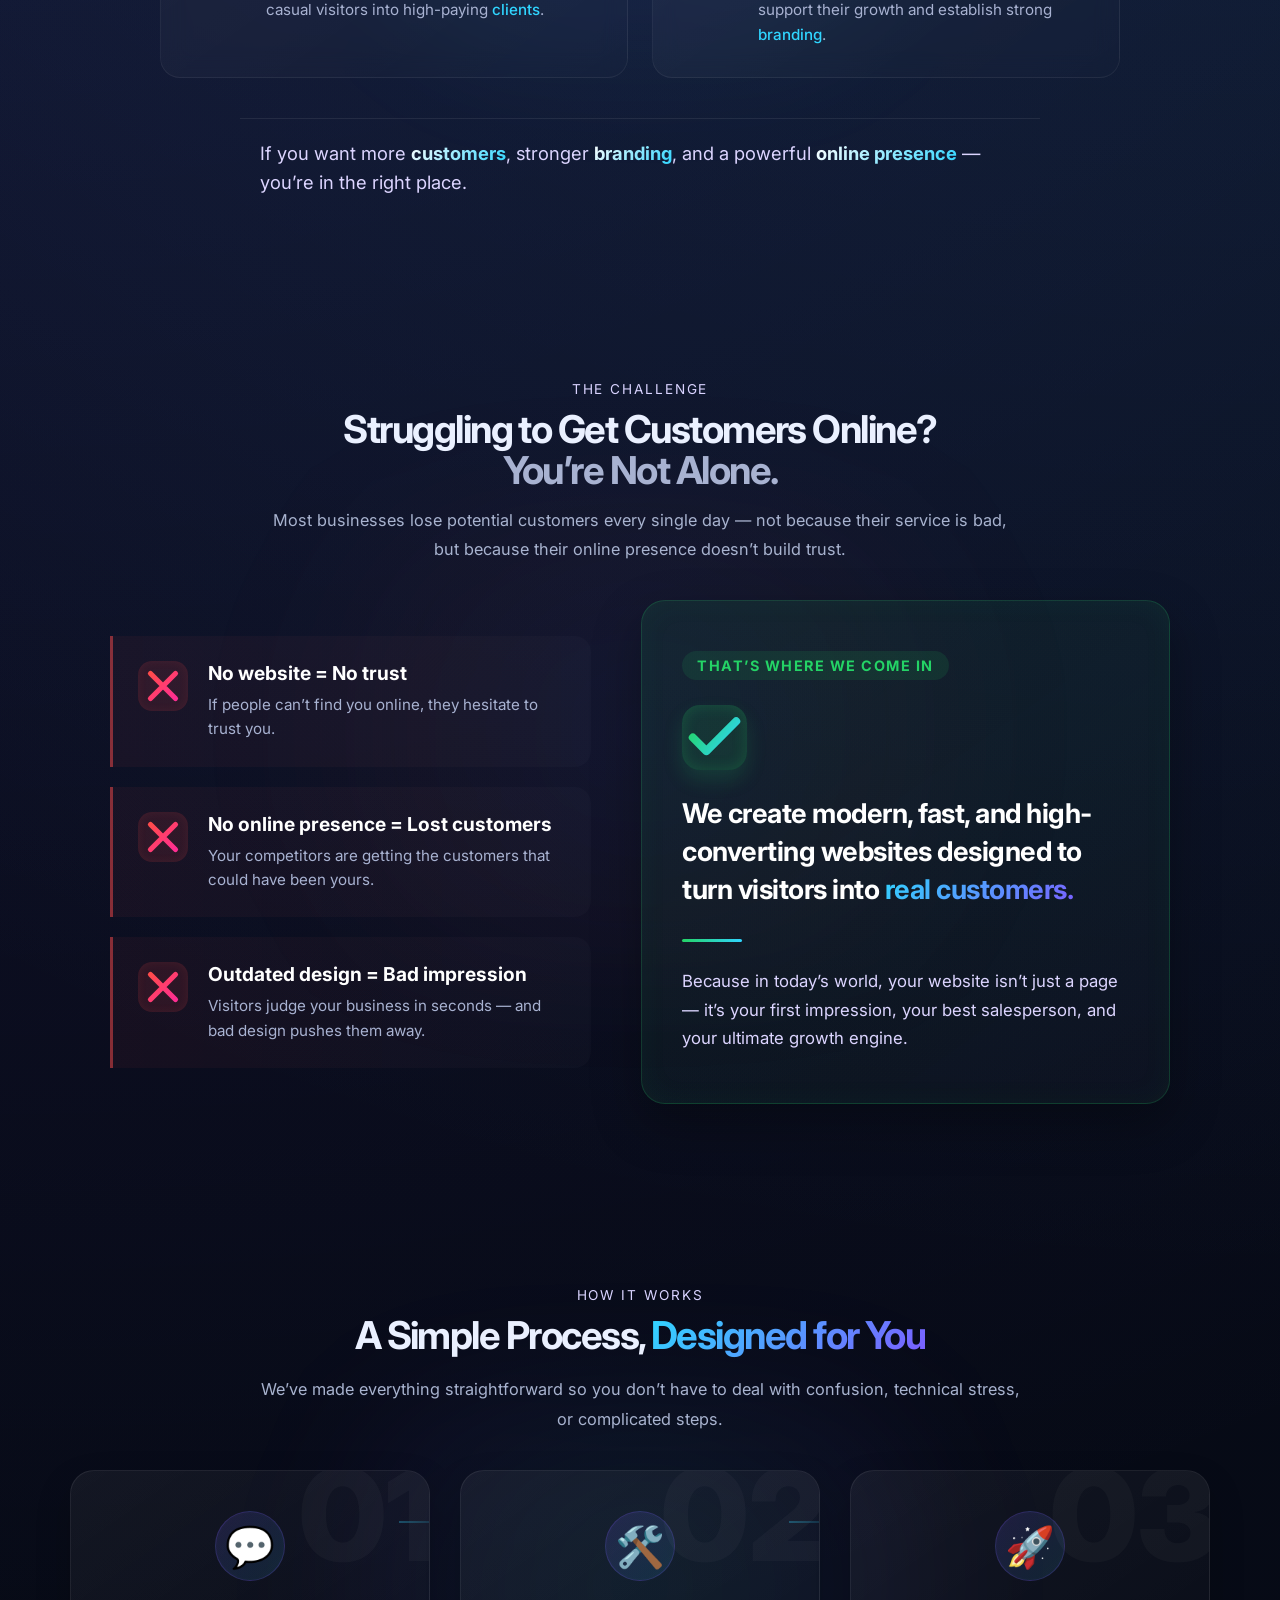
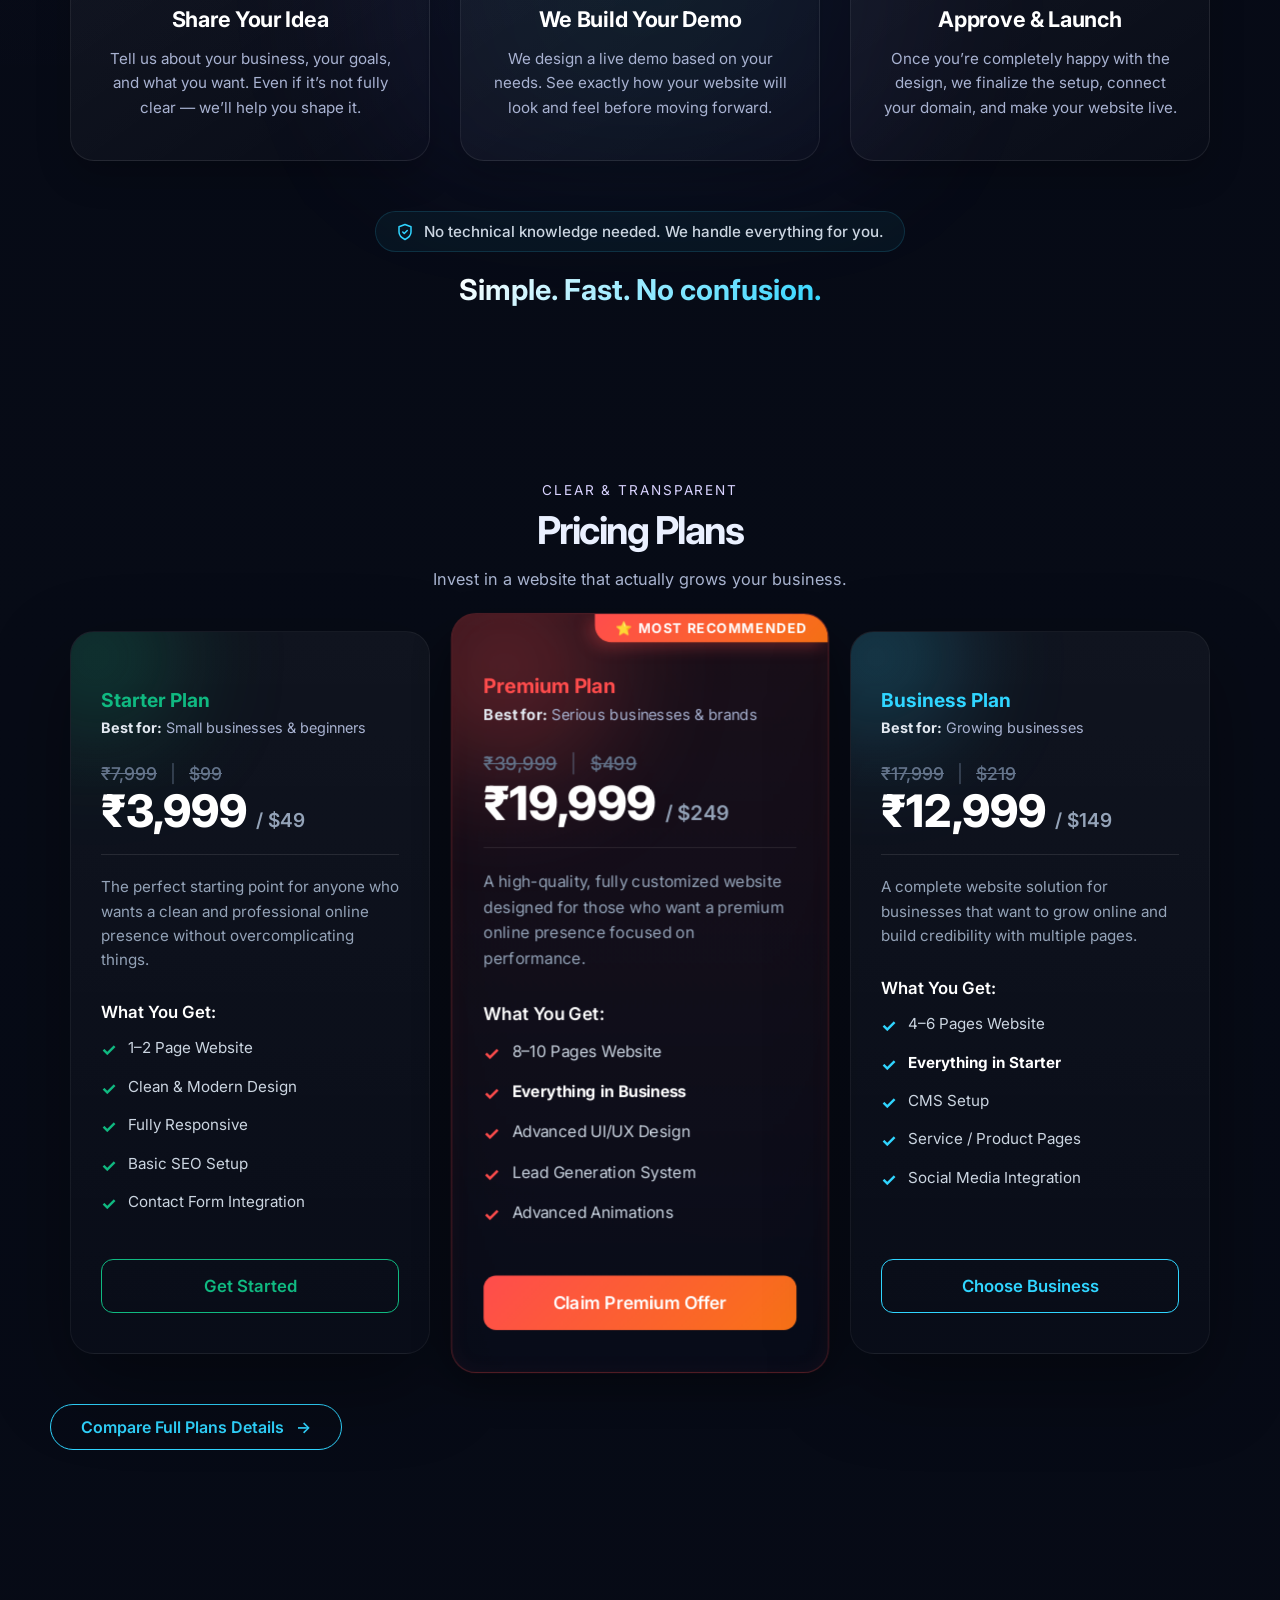
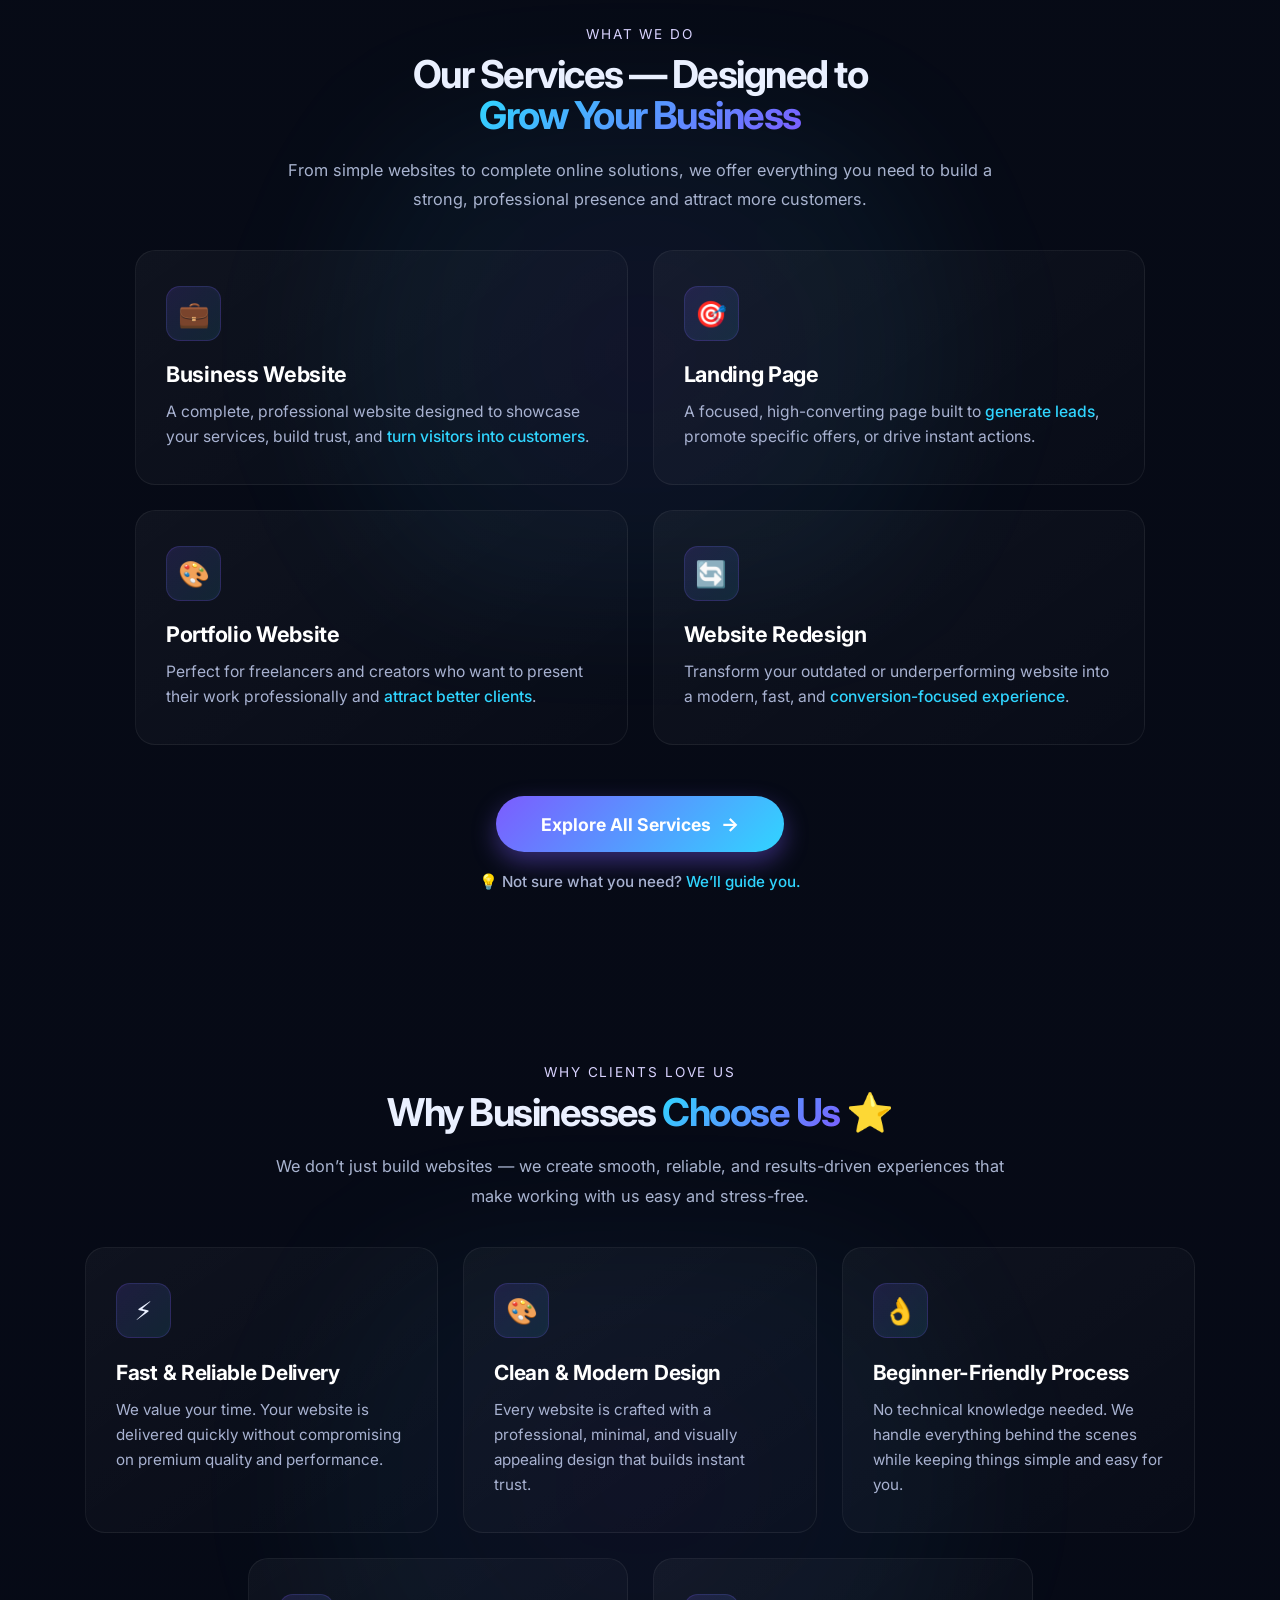
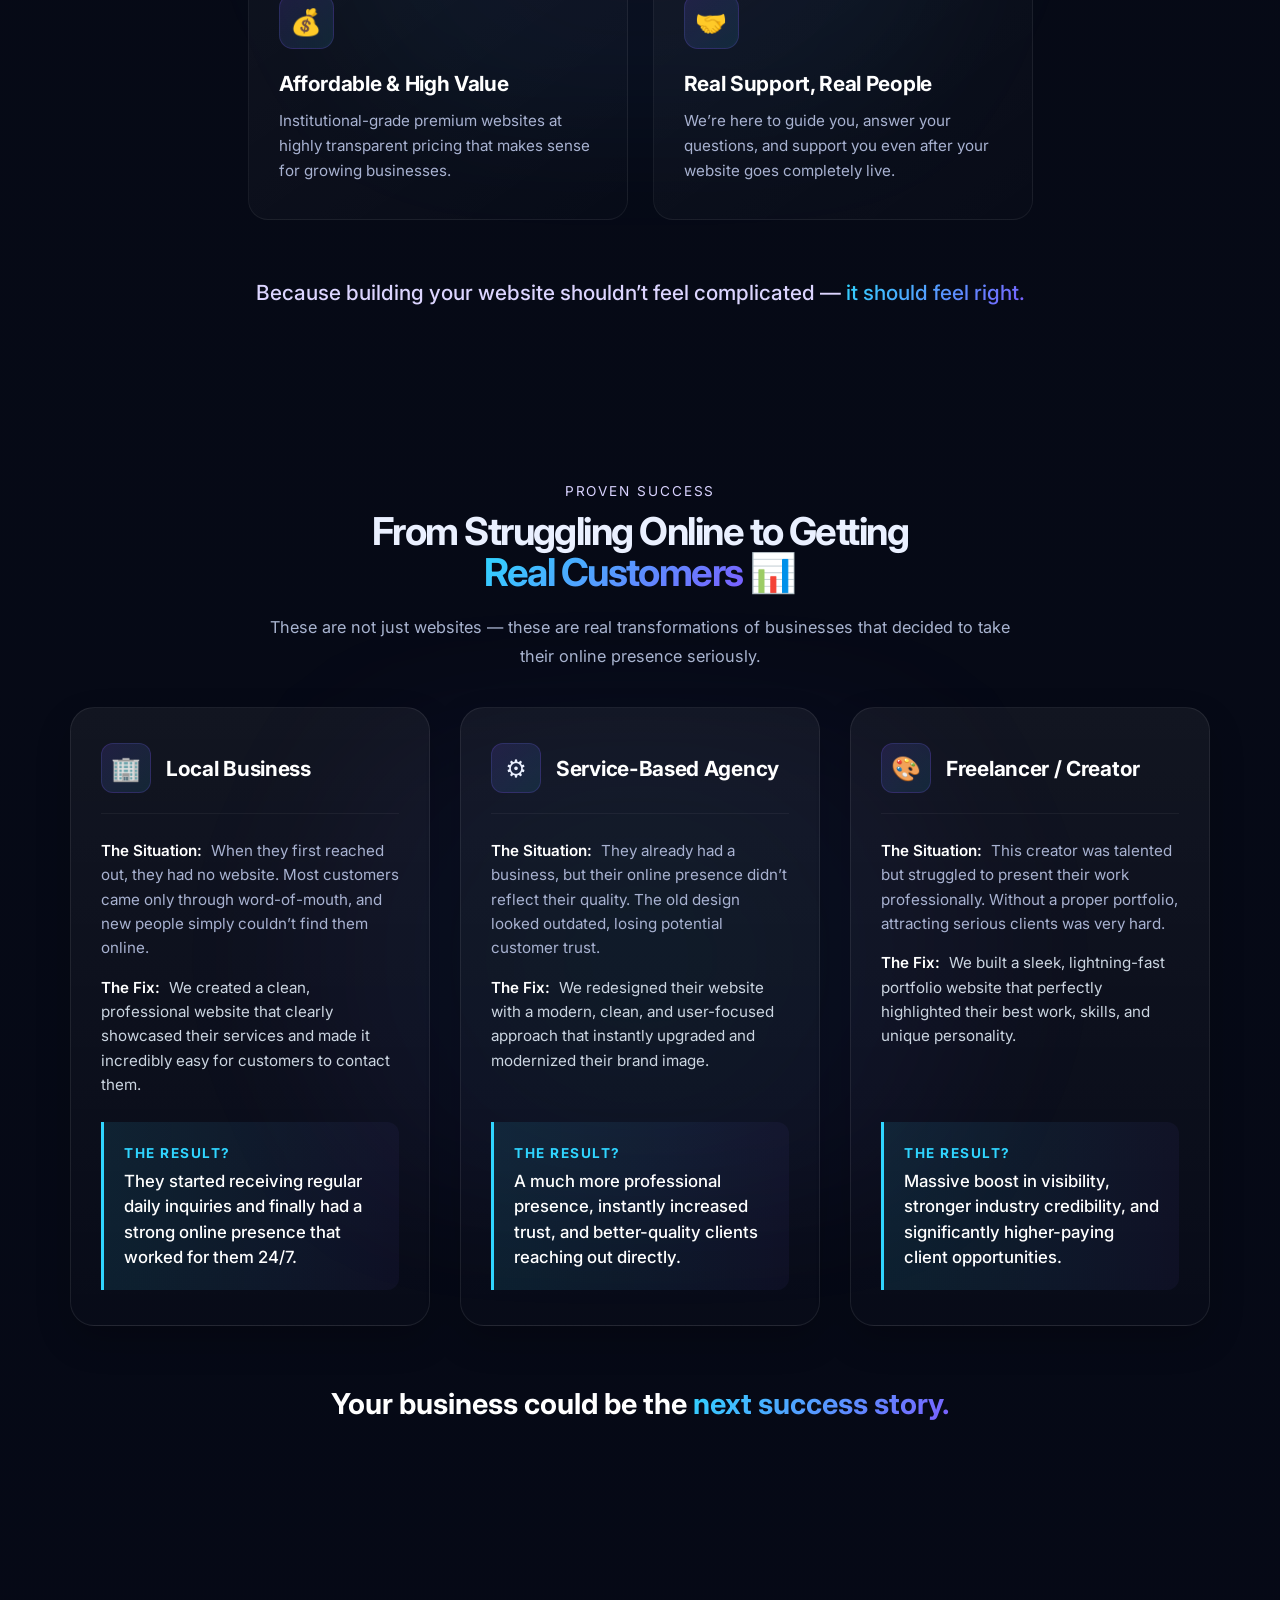
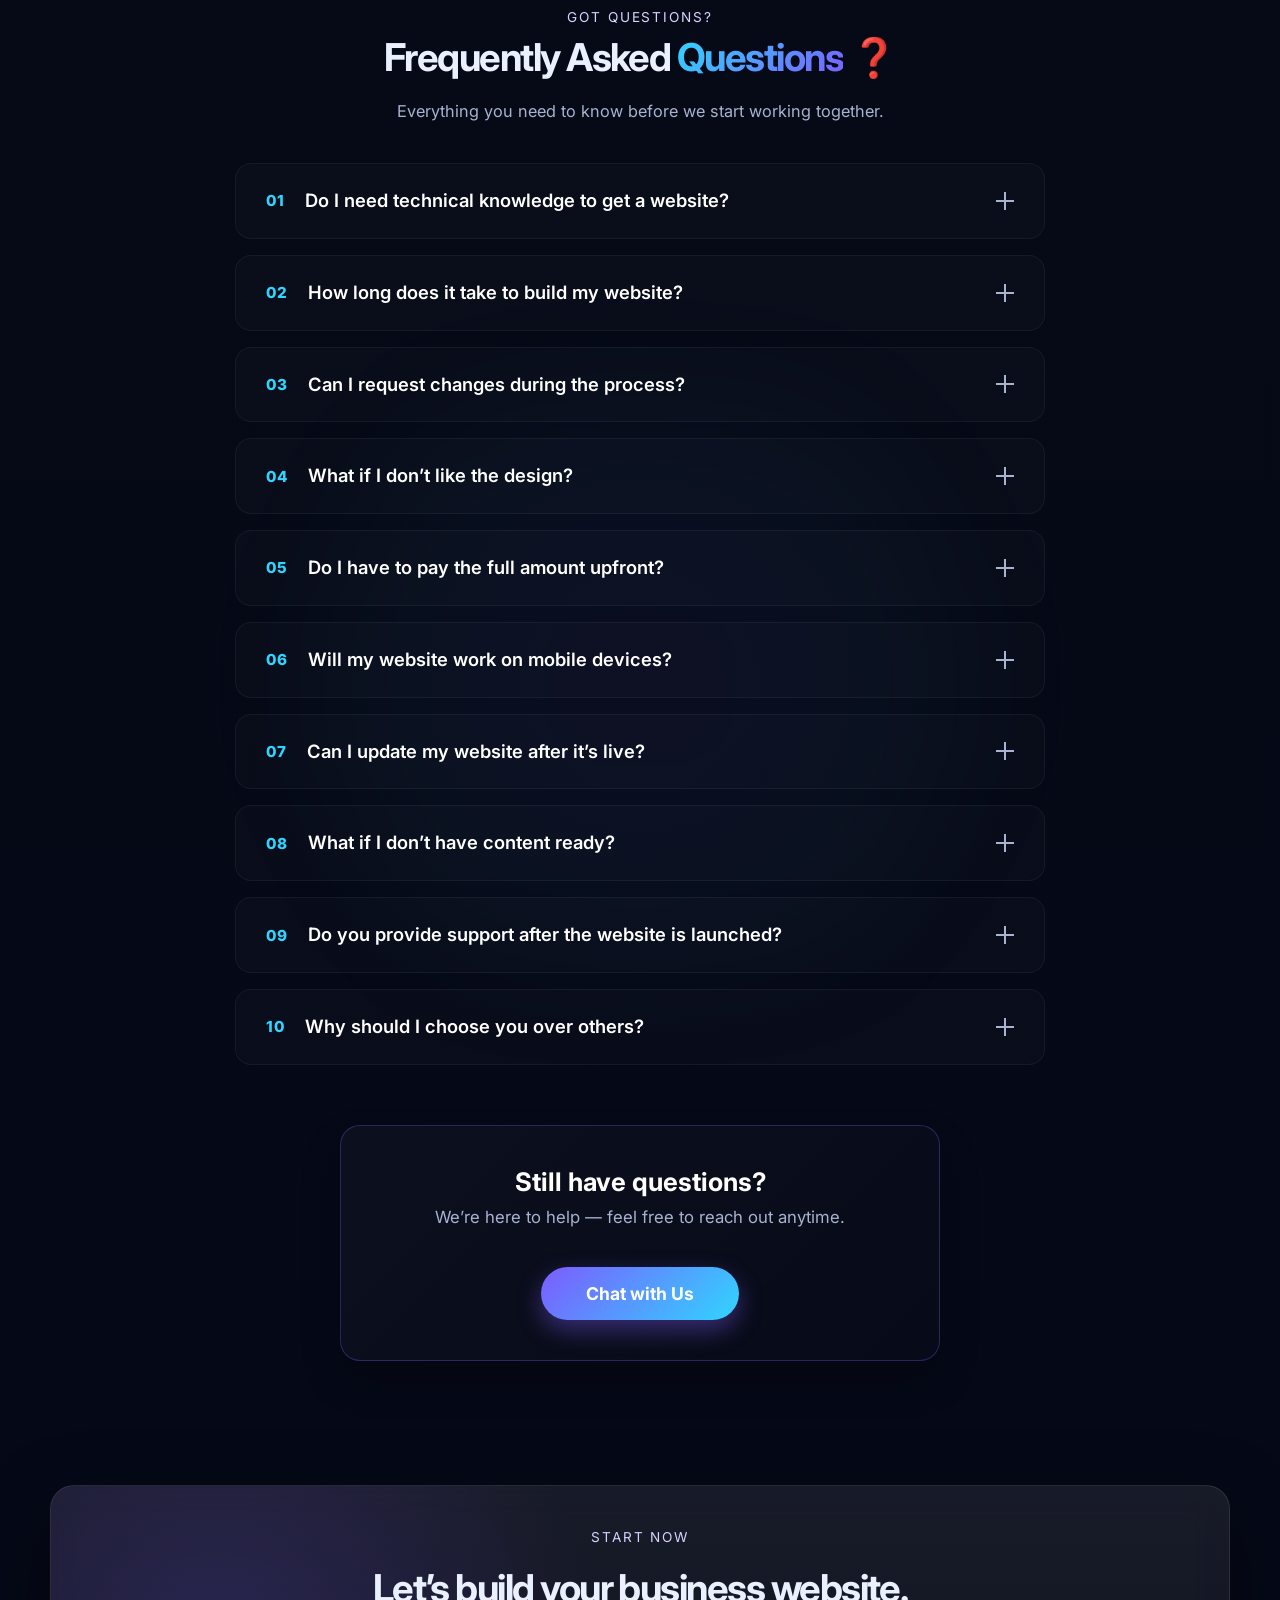
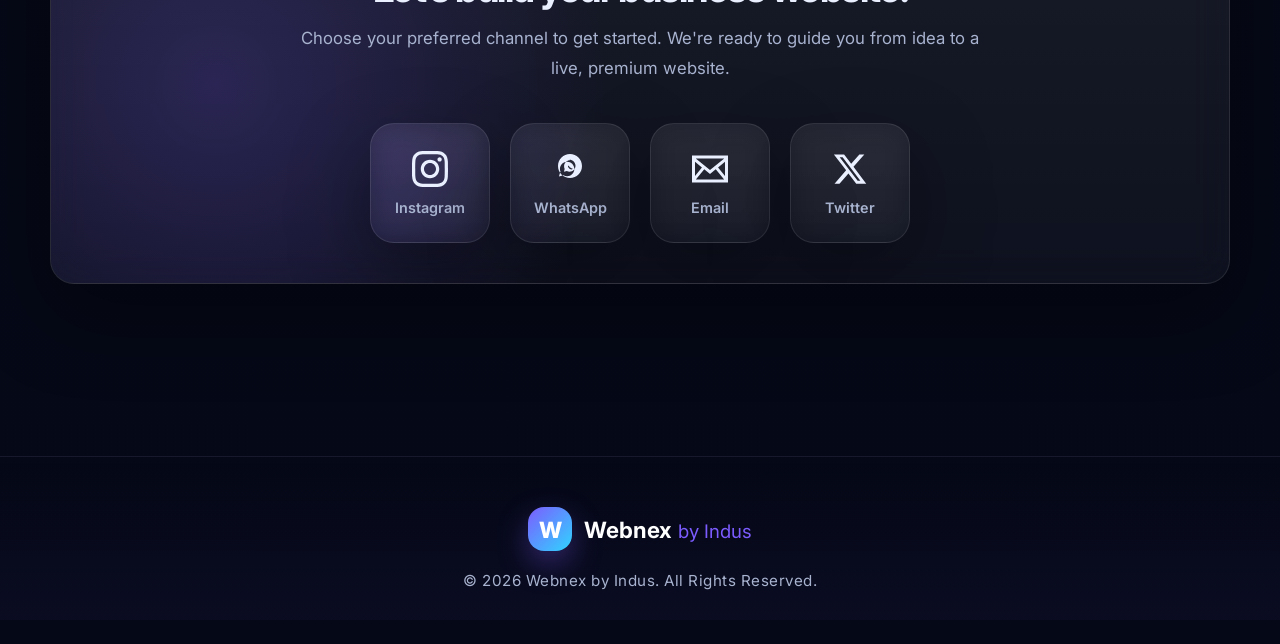
==== commit 9bf79088: "Update index.html" ====
--- a/index.html
+++ b/index.html
@@ -738,7 +738,7 @@
     </div>
   </footer>
 
-  <a class="floating-whatsapp" href="#" id="floatingWhatsapp" aria-label="Chat on WhatsApp">WhatsApp</a>
+  <a class="floating-whatsapp" href="https://wa.me/917779998054?text=Hi%20Webnex,%20I%20want%20a%20website!" id="floatingWhatsapp" aria-label="Chat on WhatsApp" target="_blank" rel="noopener noreferrer">WhatsApp</a>
 
   <script src="js/main.js"></script>
   <div id="scratchModal" class="scratch-modal-overlay">
--- a/css/style.css
+++ b/css/style.css
@@ -2702,9 +2702,15 @@
 }
 
 /* Closing Line */
+/* Closing Line */
 .why-closing {
   margin-top: 60px;
   padding: 0 20px;
+  display: flex;             /* Ye content ko flex container banayega */
+  justify-content: center;   /* Ye box ko horizontally center karega */
+  align-items: center;       /* Ye box ko vertically center karega */
+  text-align: center;        /* Ye text ko center karega */
+  width: 100%;
 }
 
 .why-closing p {
@@ -2903,8 +2909,14 @@
 }
 
 /* Closing Section */
+/* Closing Section */
 .cs-closing {
   margin-top: 60px;
+  display: flex;             /* Box ko flex container banayega */
+  justify-content: center;   /* Horizontally center karega */
+  align-items: center;       /* Vertically center karega */
+  text-align: center;        /* Text ko center me layega */
+  width: 100%;               /* Screen ki poori chaurai lega */
 }
 
 .cs-closing p {
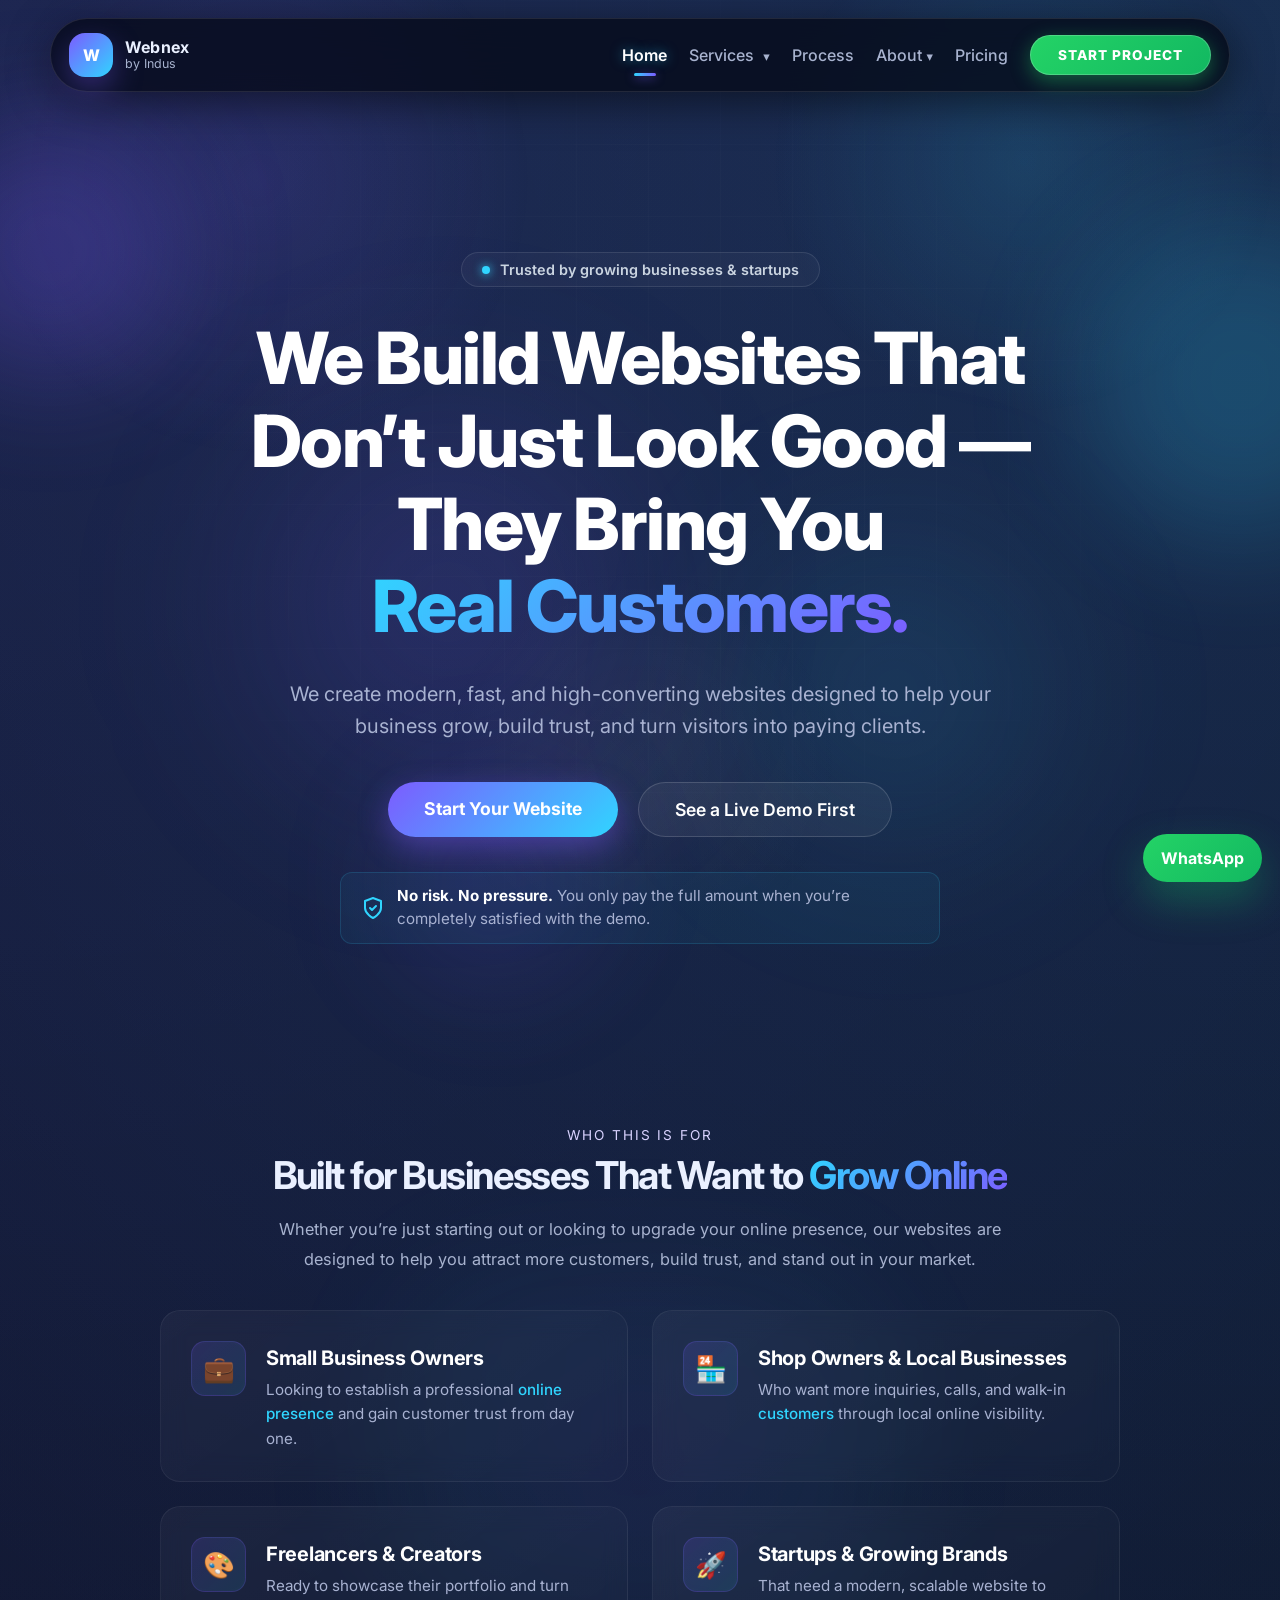
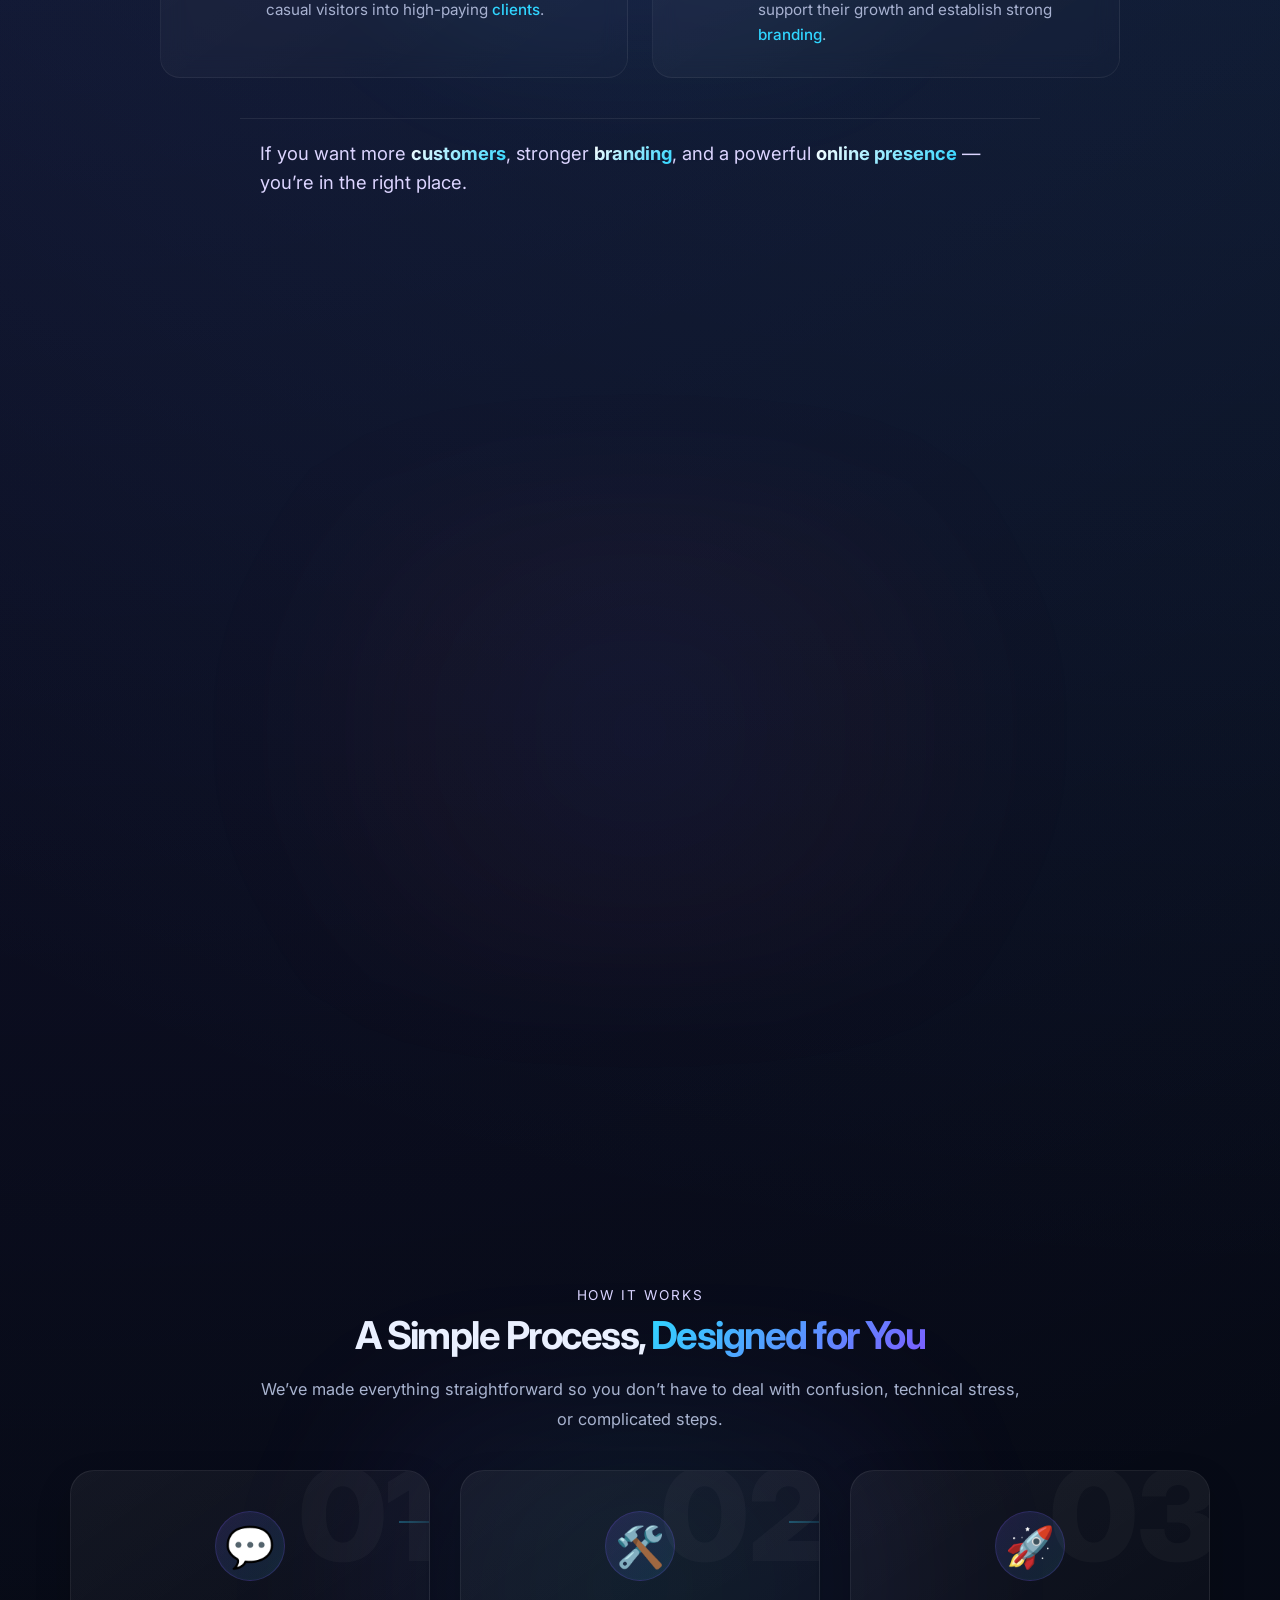
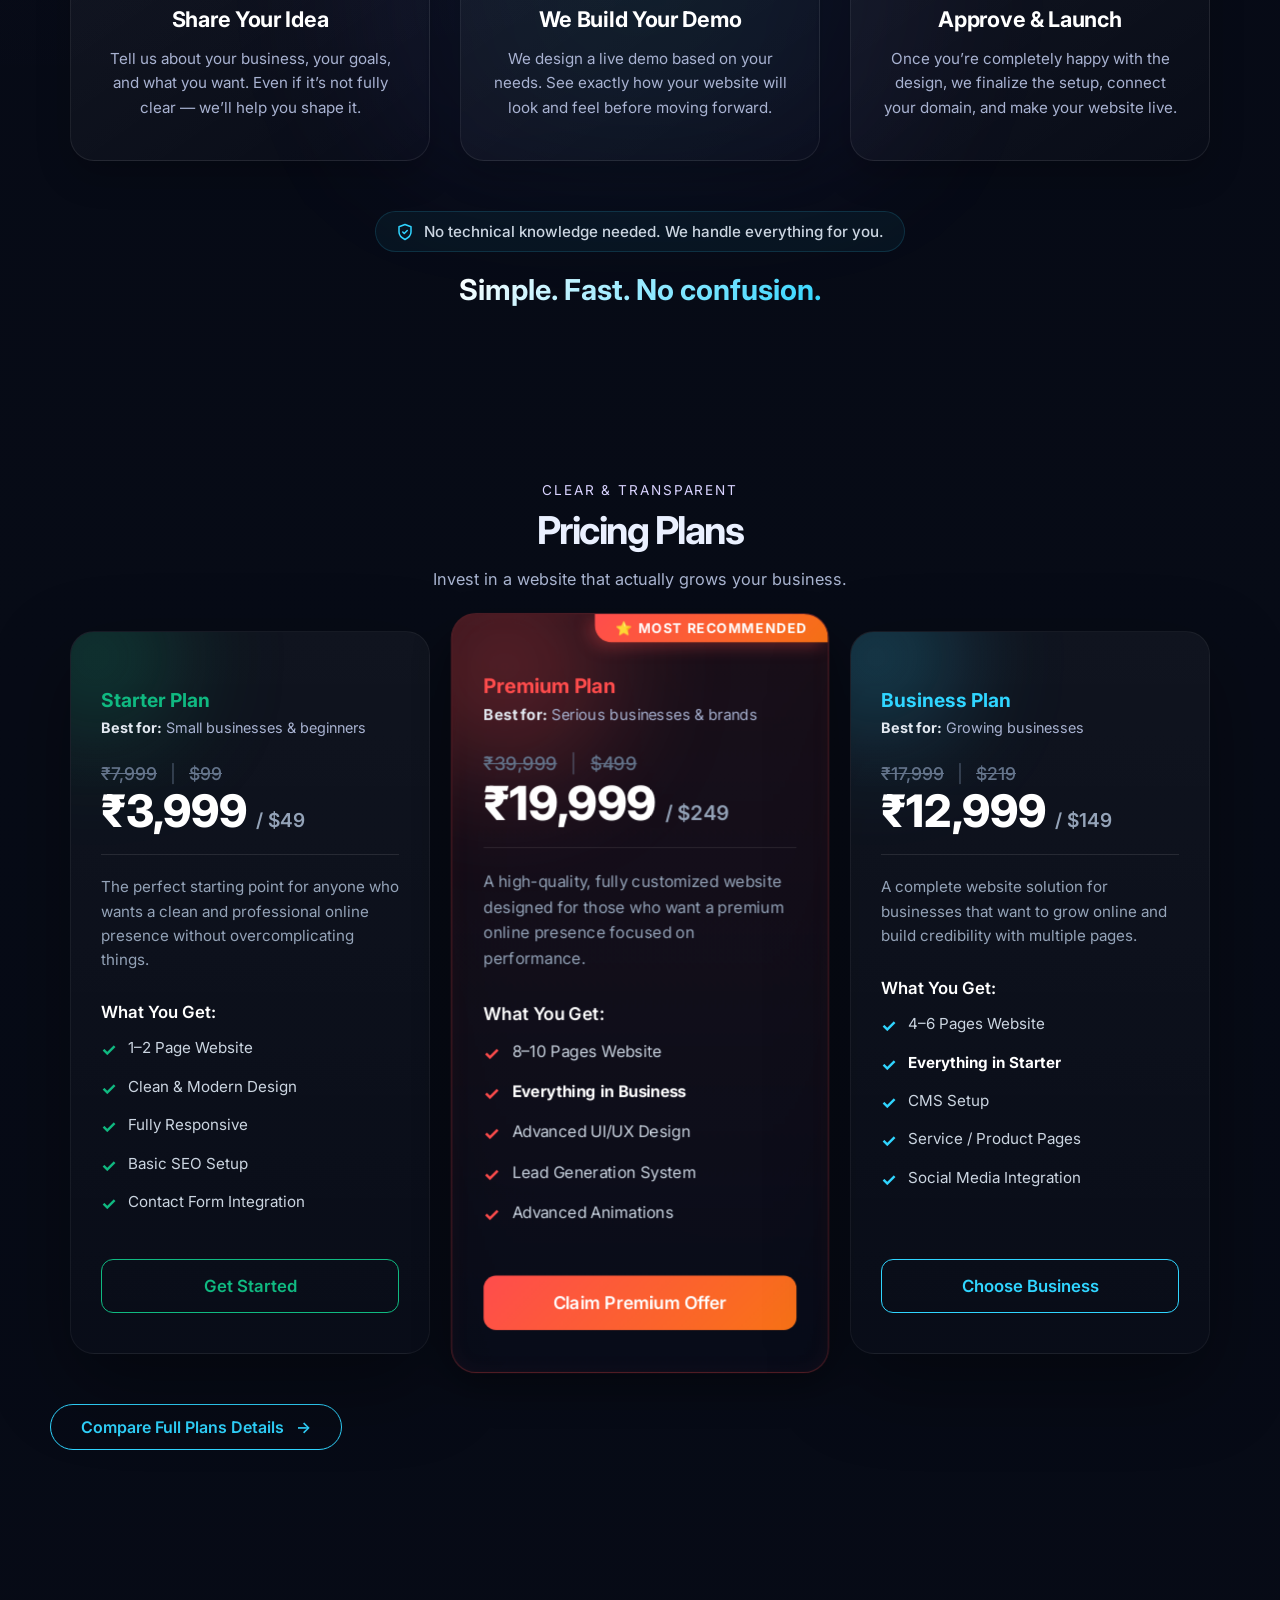
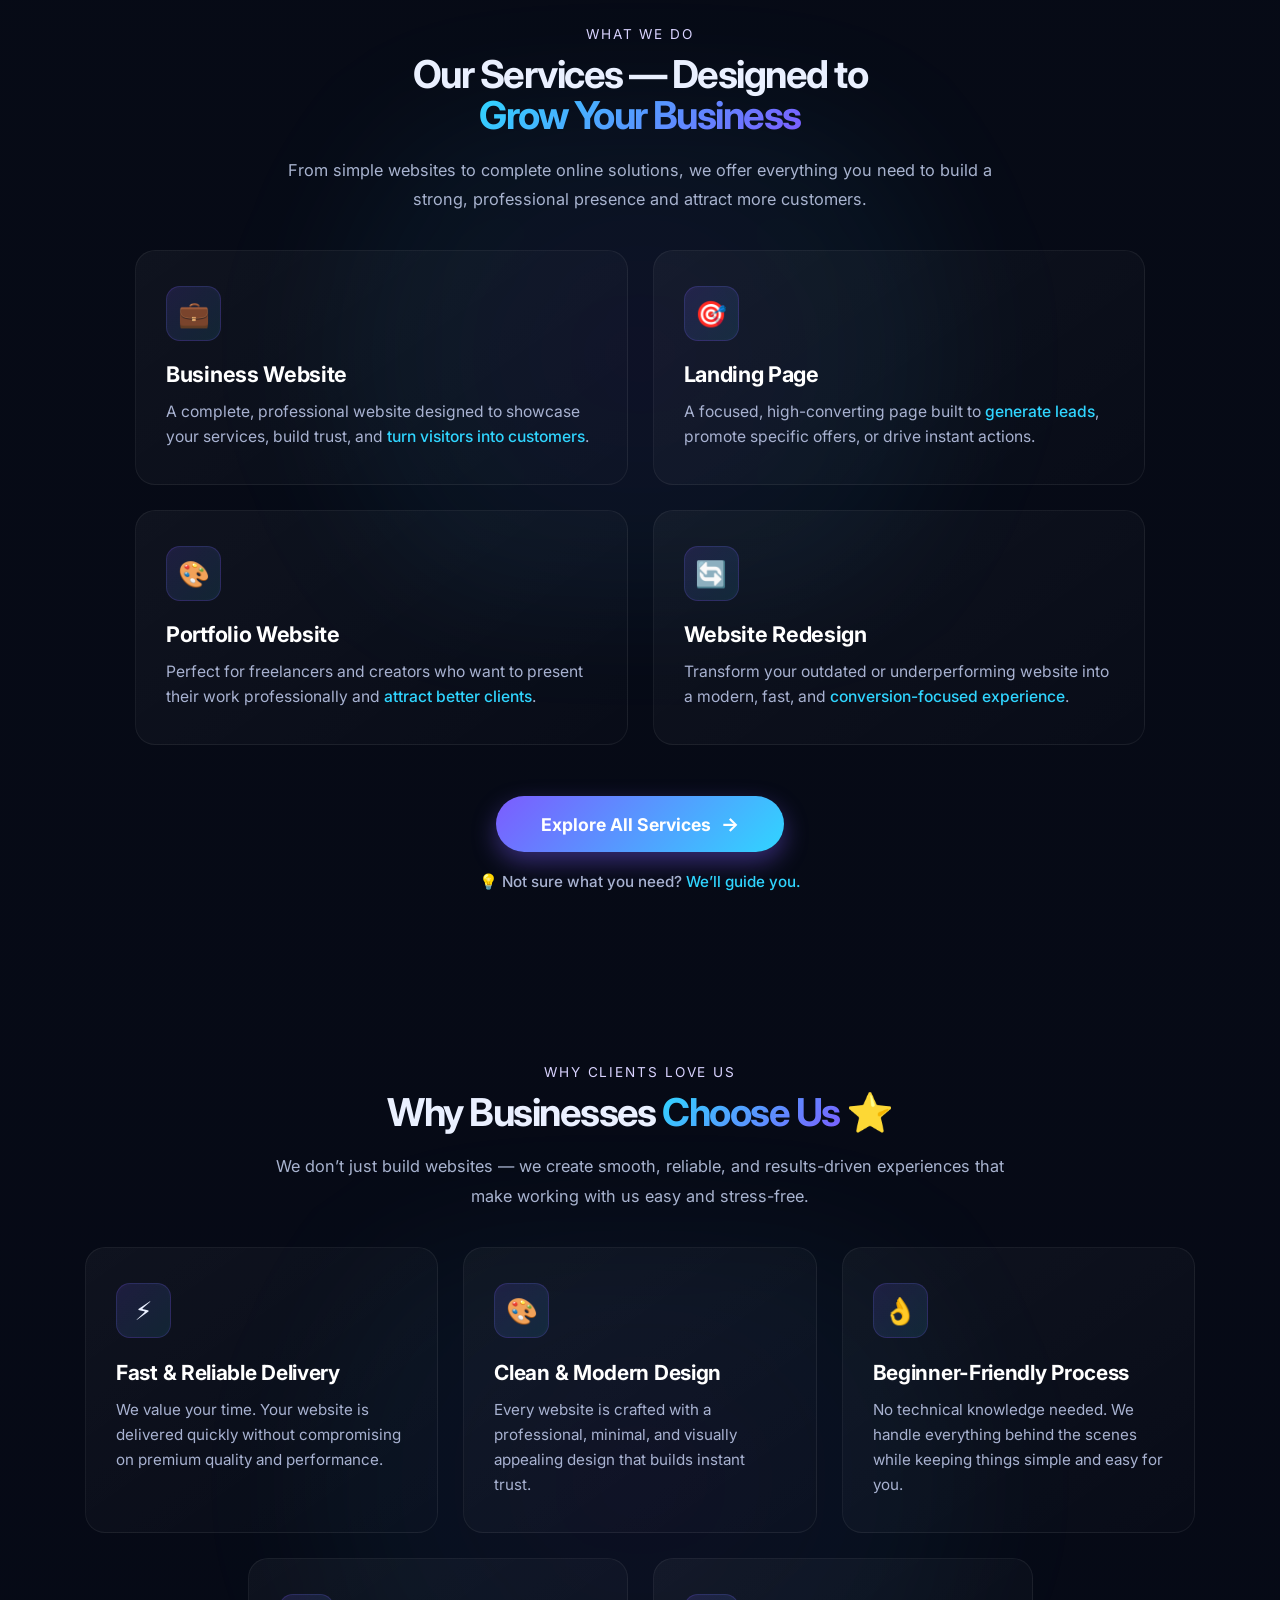
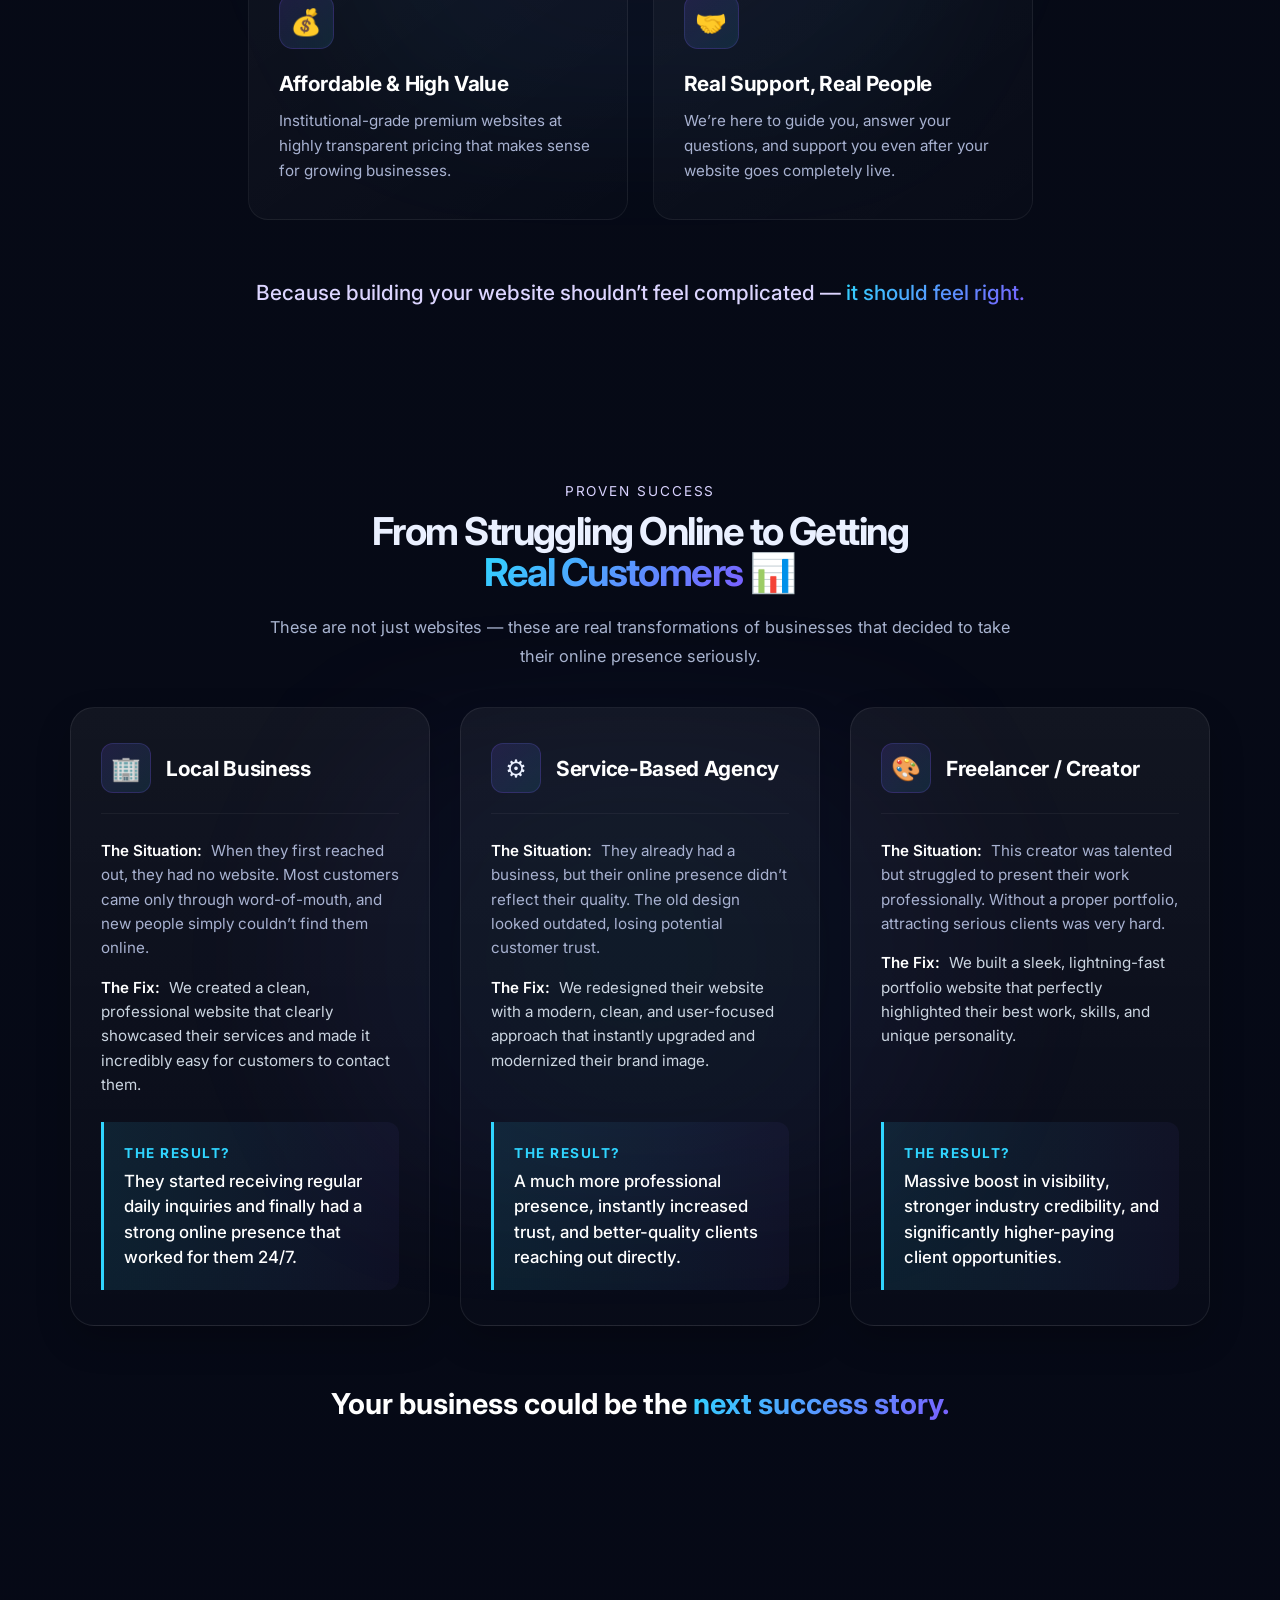
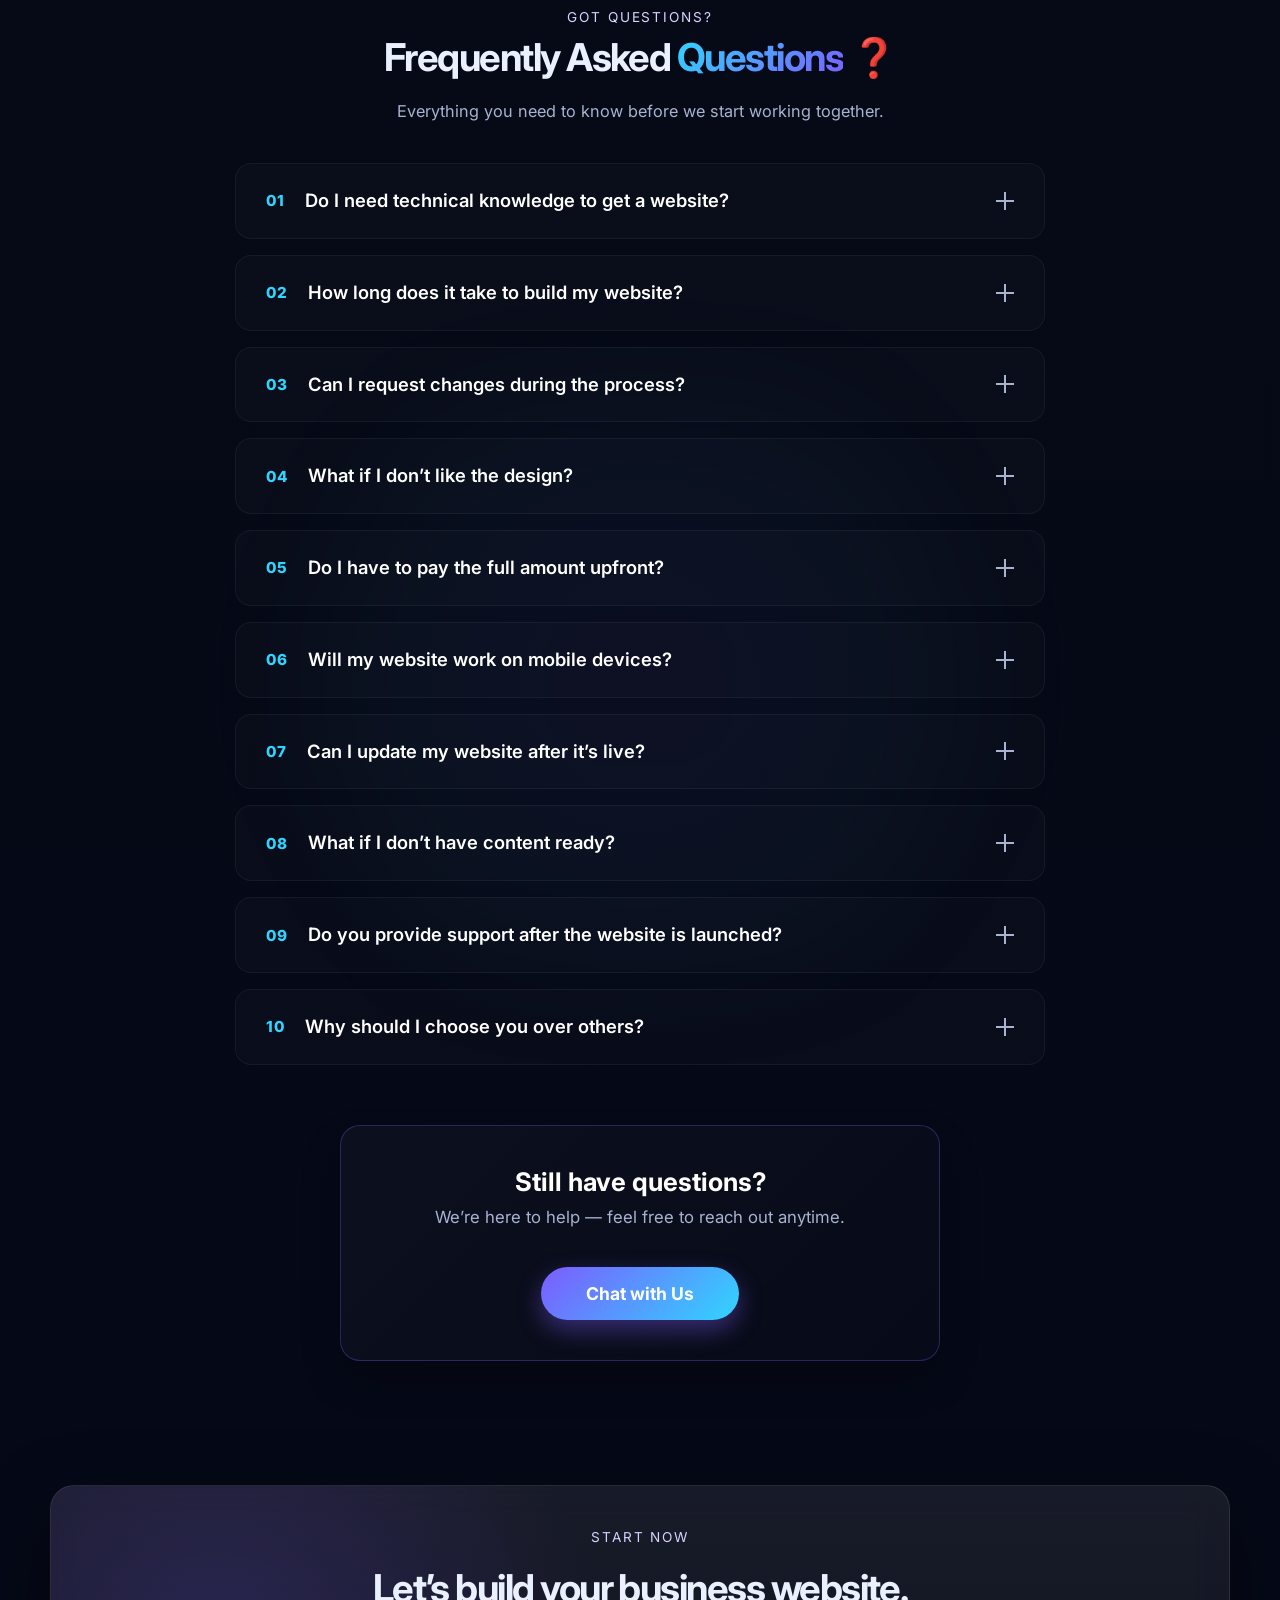
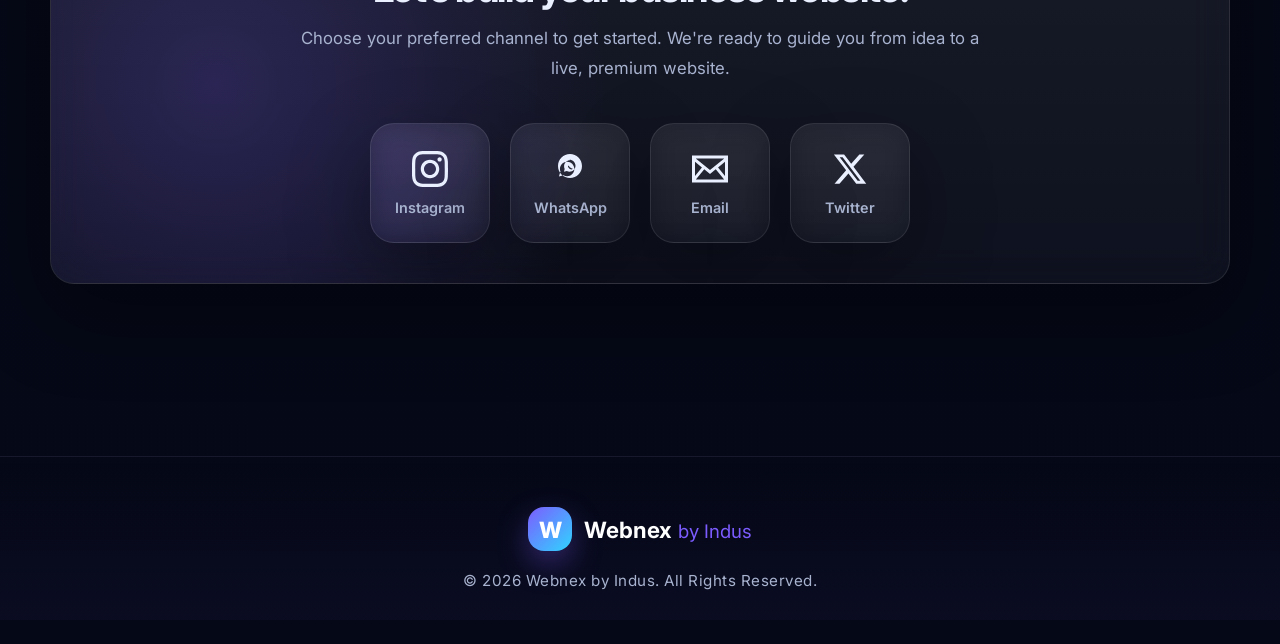
==== commit 88accc1d: "Update index.html" ====
--- a/index.html
+++ b/index.html
@@ -738,7 +738,7 @@
     </div>
   </footer>
 
-  <a class="floating-whatsapp" href="https://wa.me/917779998054?text=Hi%20Webnex,%20I%20want%20a%20website!" id="floatingWhatsapp" aria-label="Chat on WhatsApp" target="_blank" rel="noopener noreferrer">WhatsApp</a>
+  <a class="floating-whatsapp" href="https://wa.me/917779998054" id="floatingWhatsapp" aria-label="Chat on WhatsApp" target="_blank" rel="noopener noreferrer">WhatsApp</a>
 
   <script src="js/main.js"></script>
   <div id="scratchModal" class="scratch-modal-overlay">
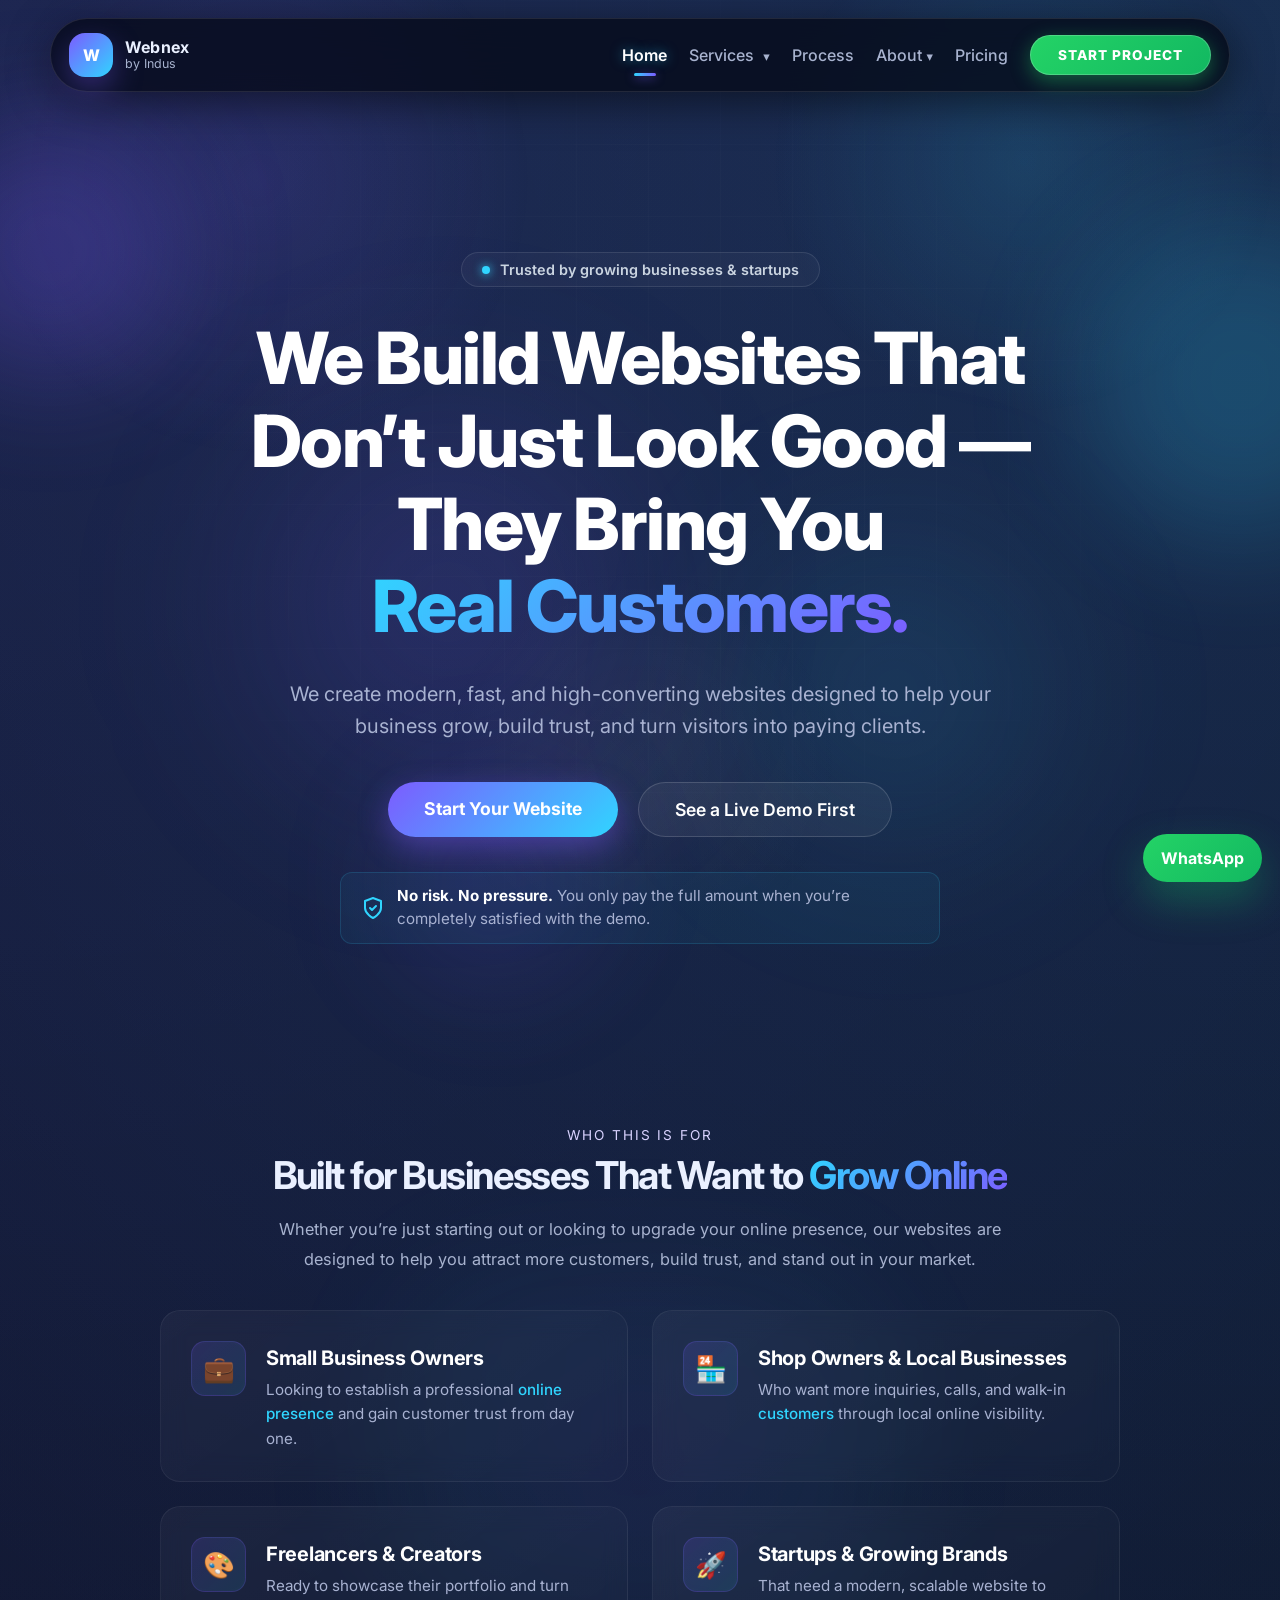
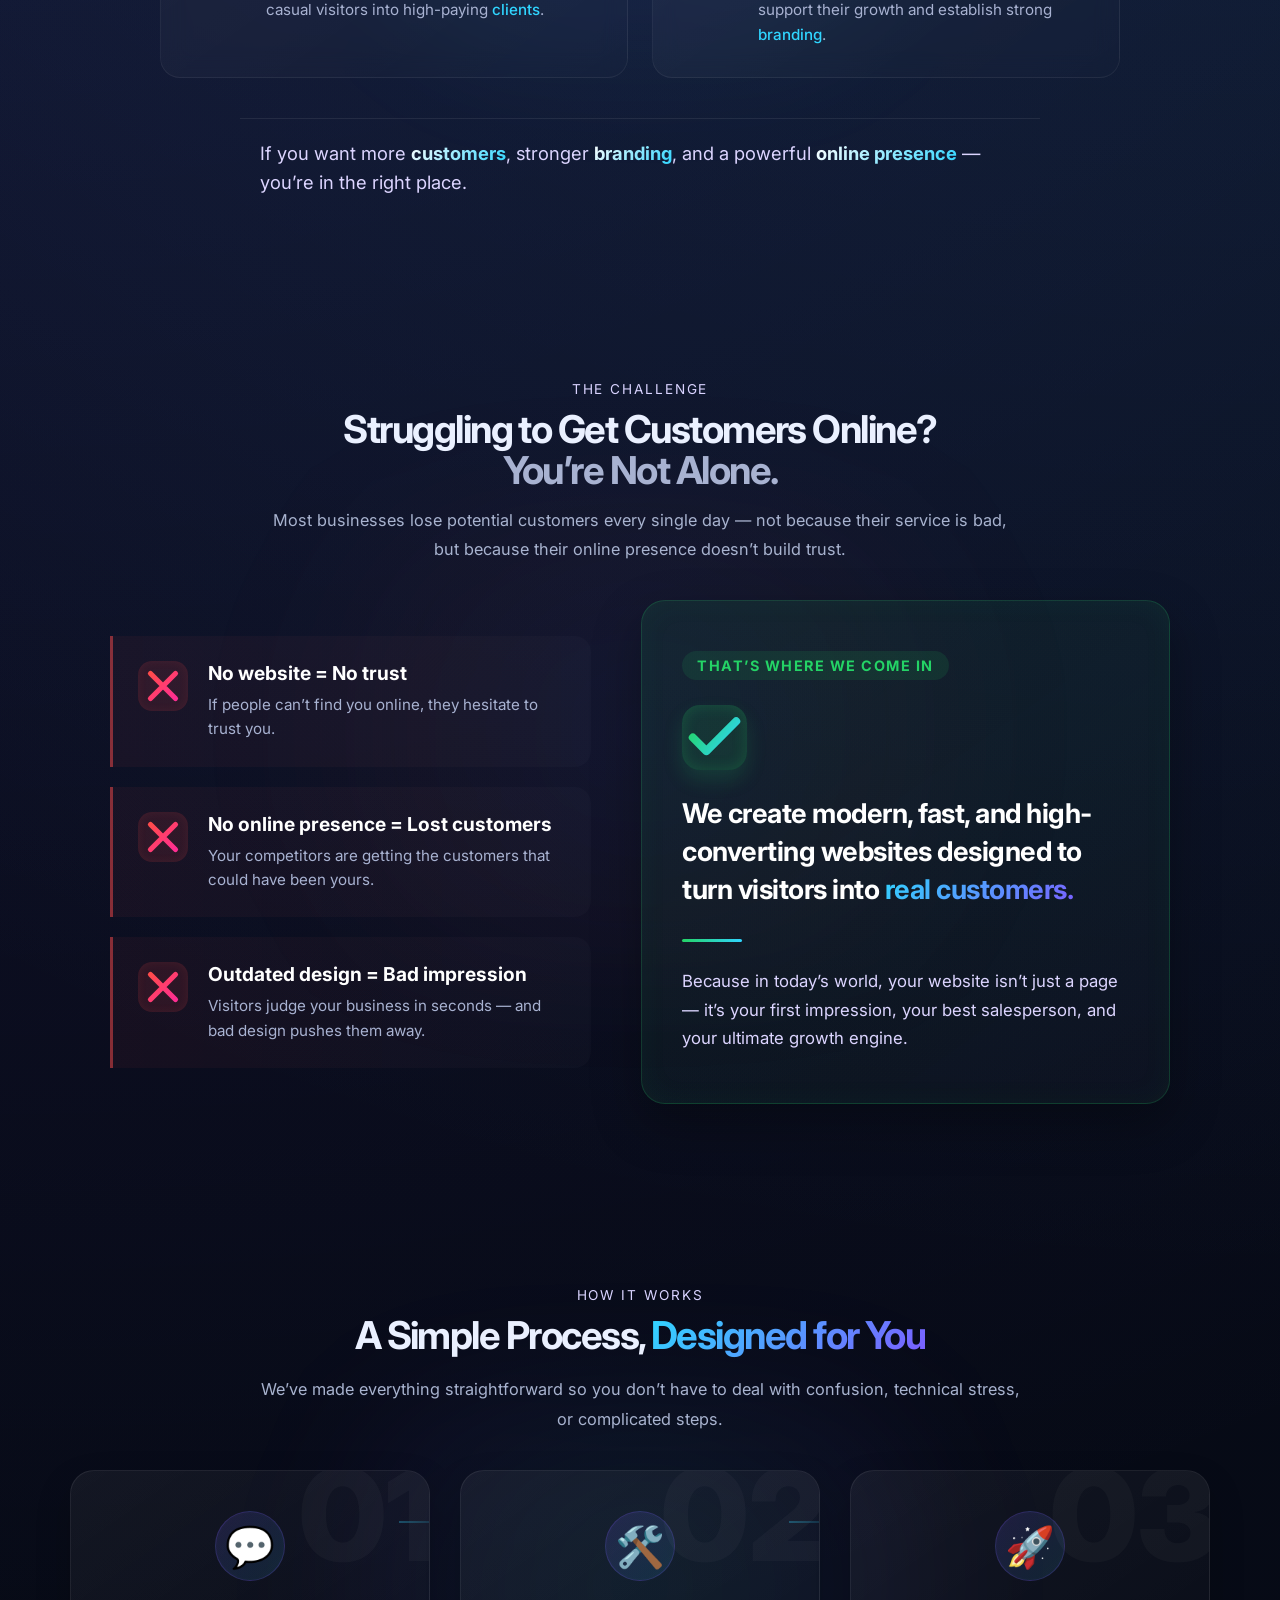
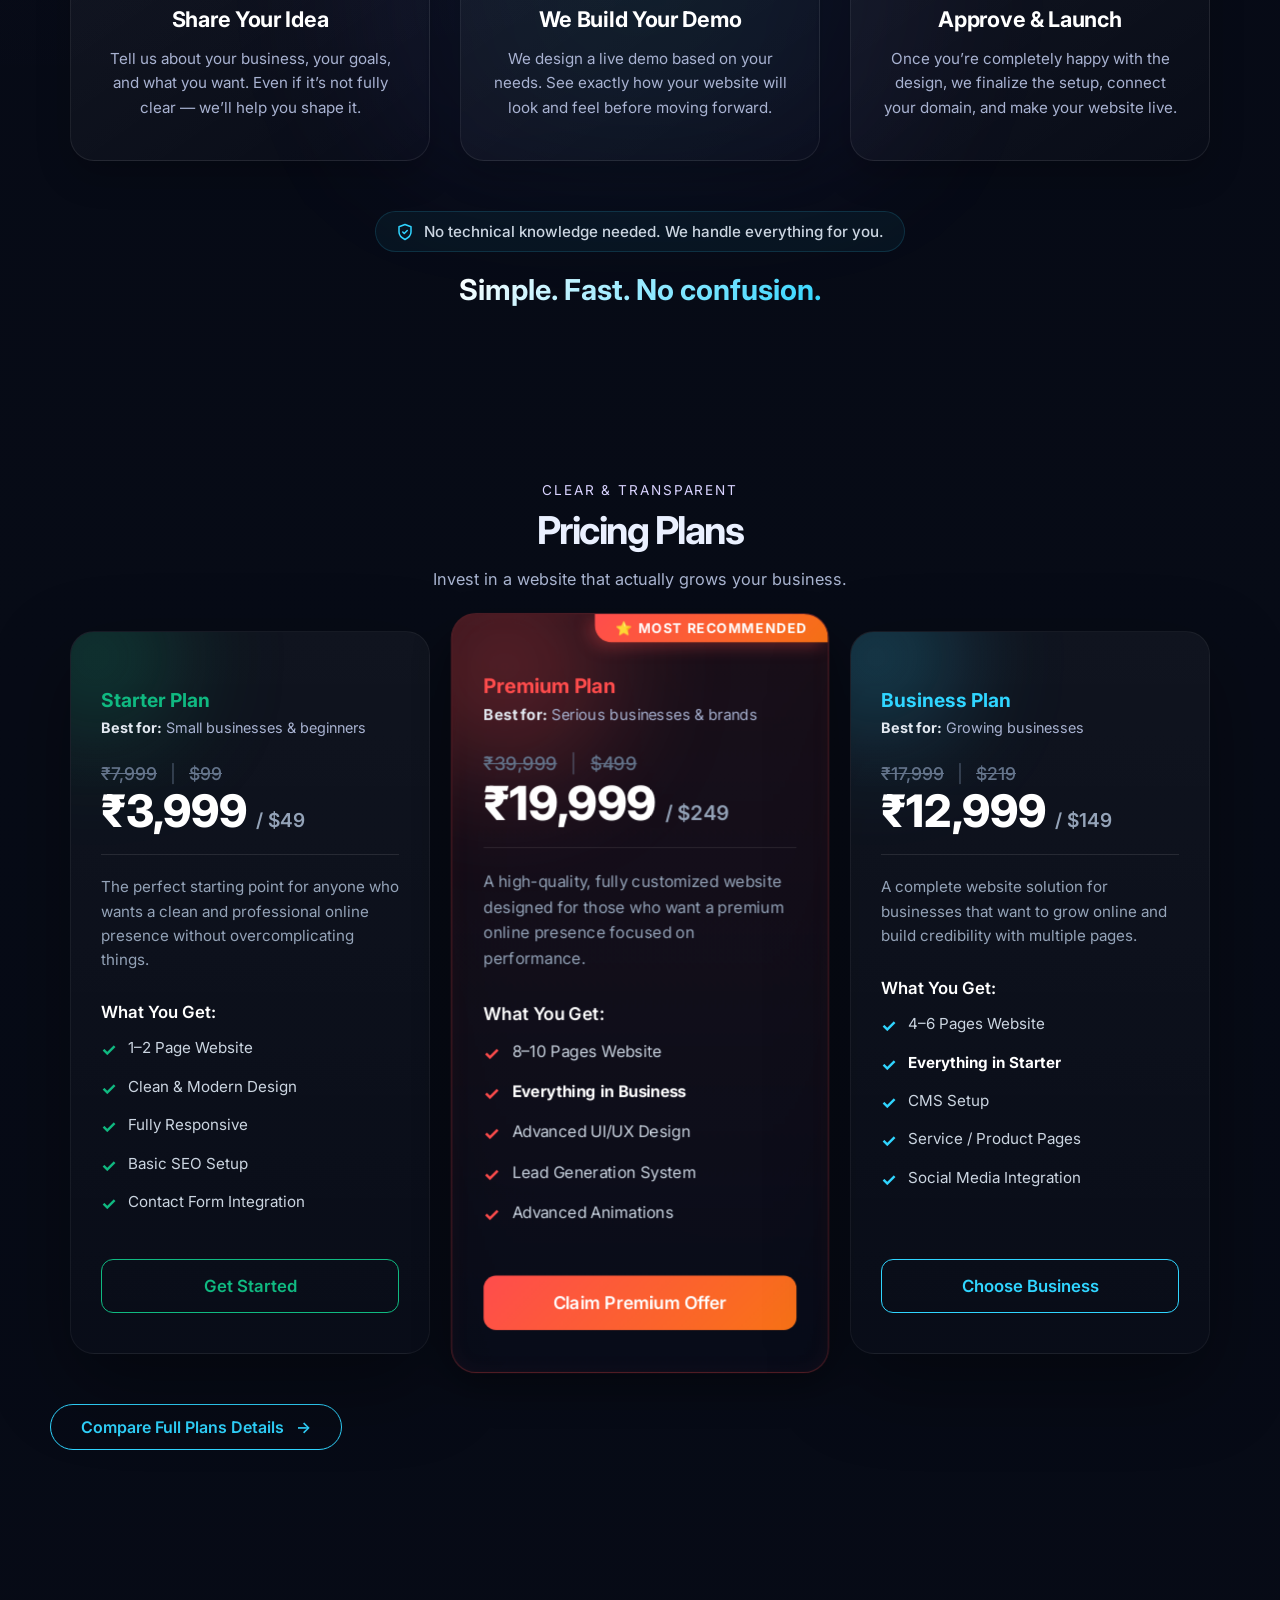
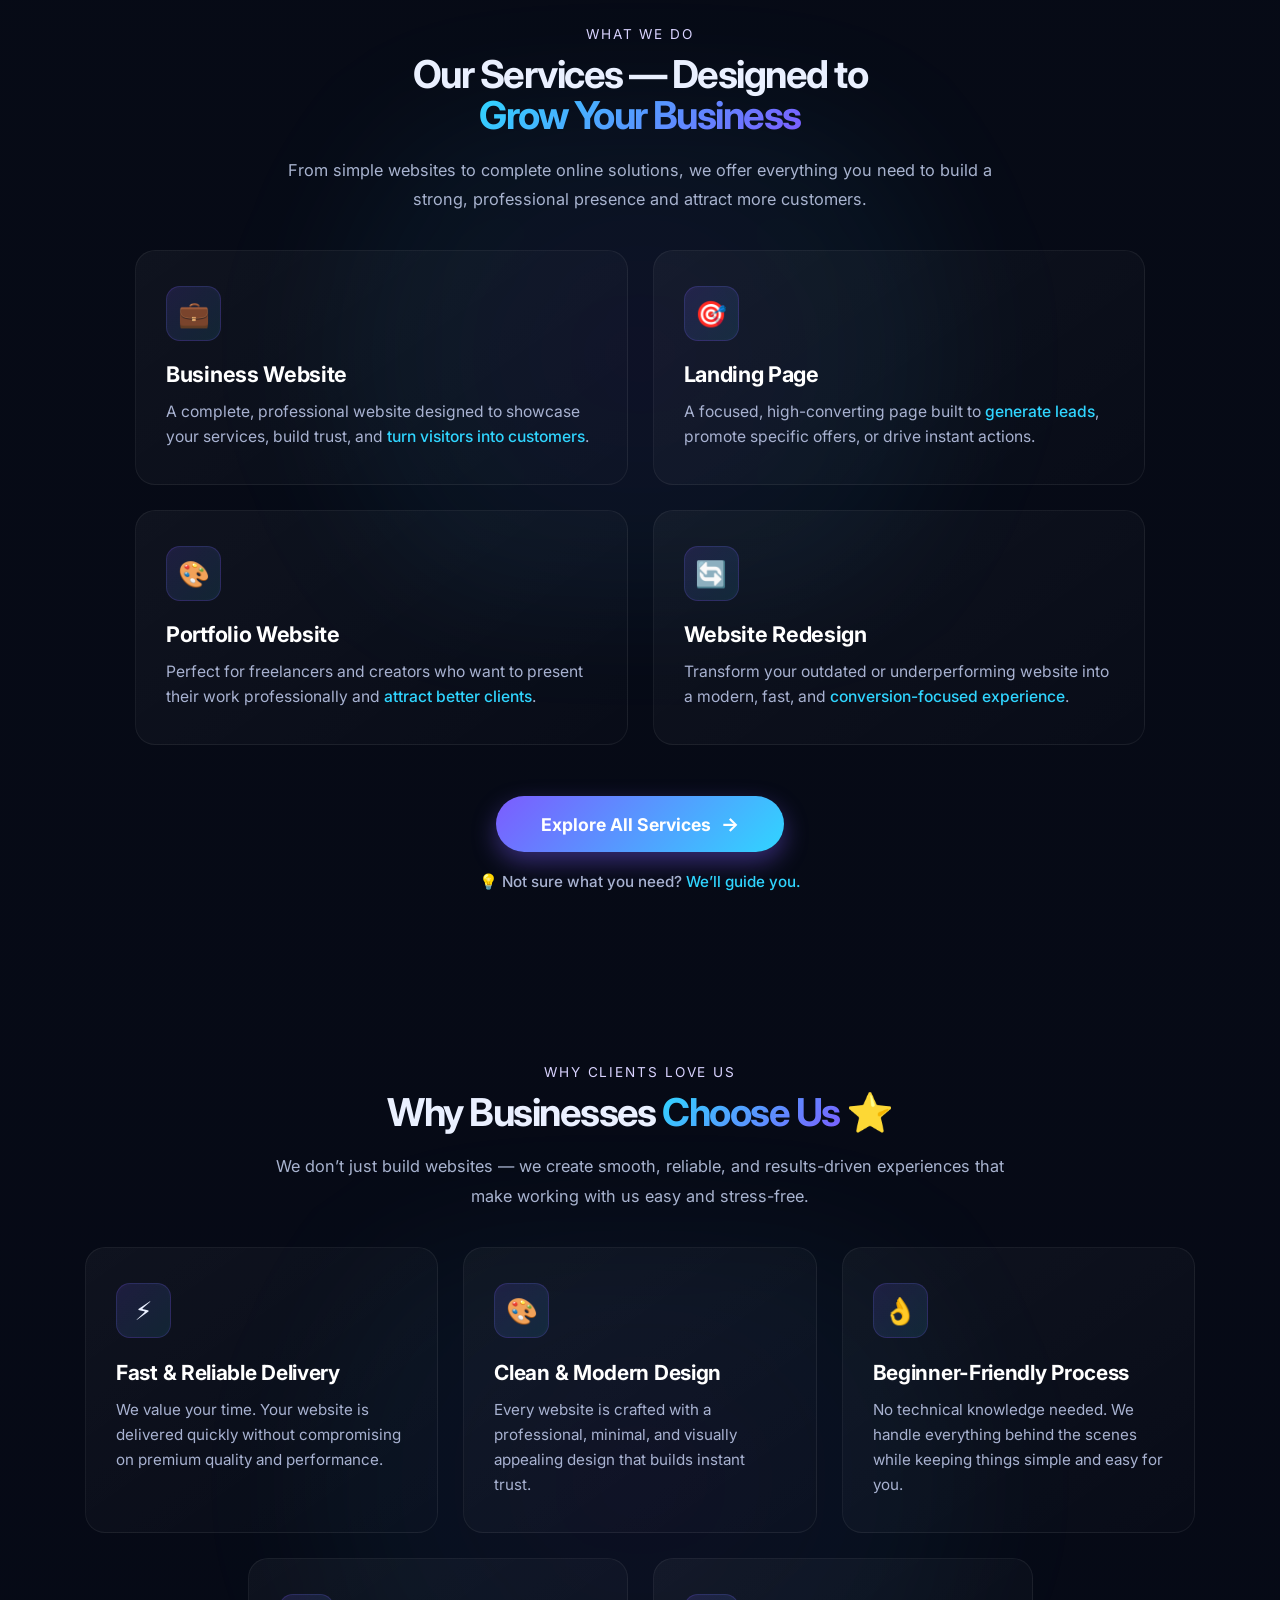
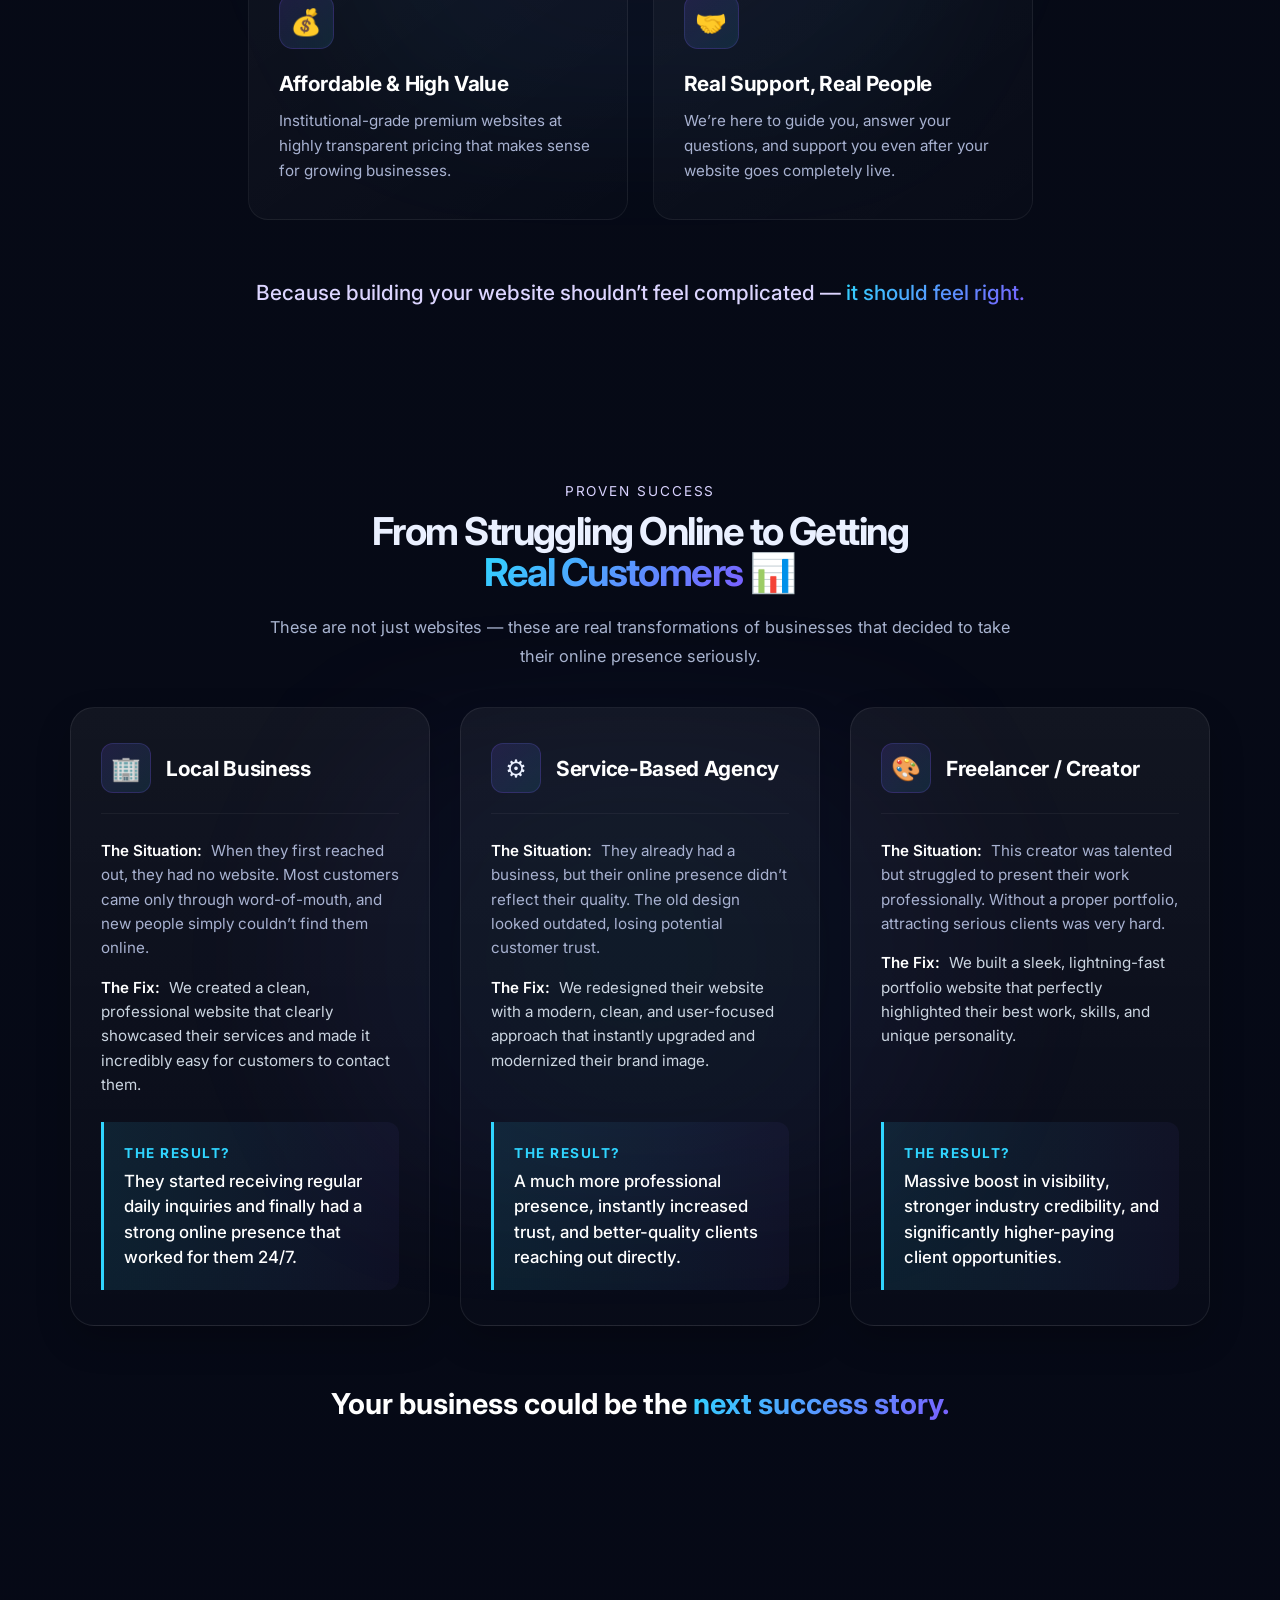
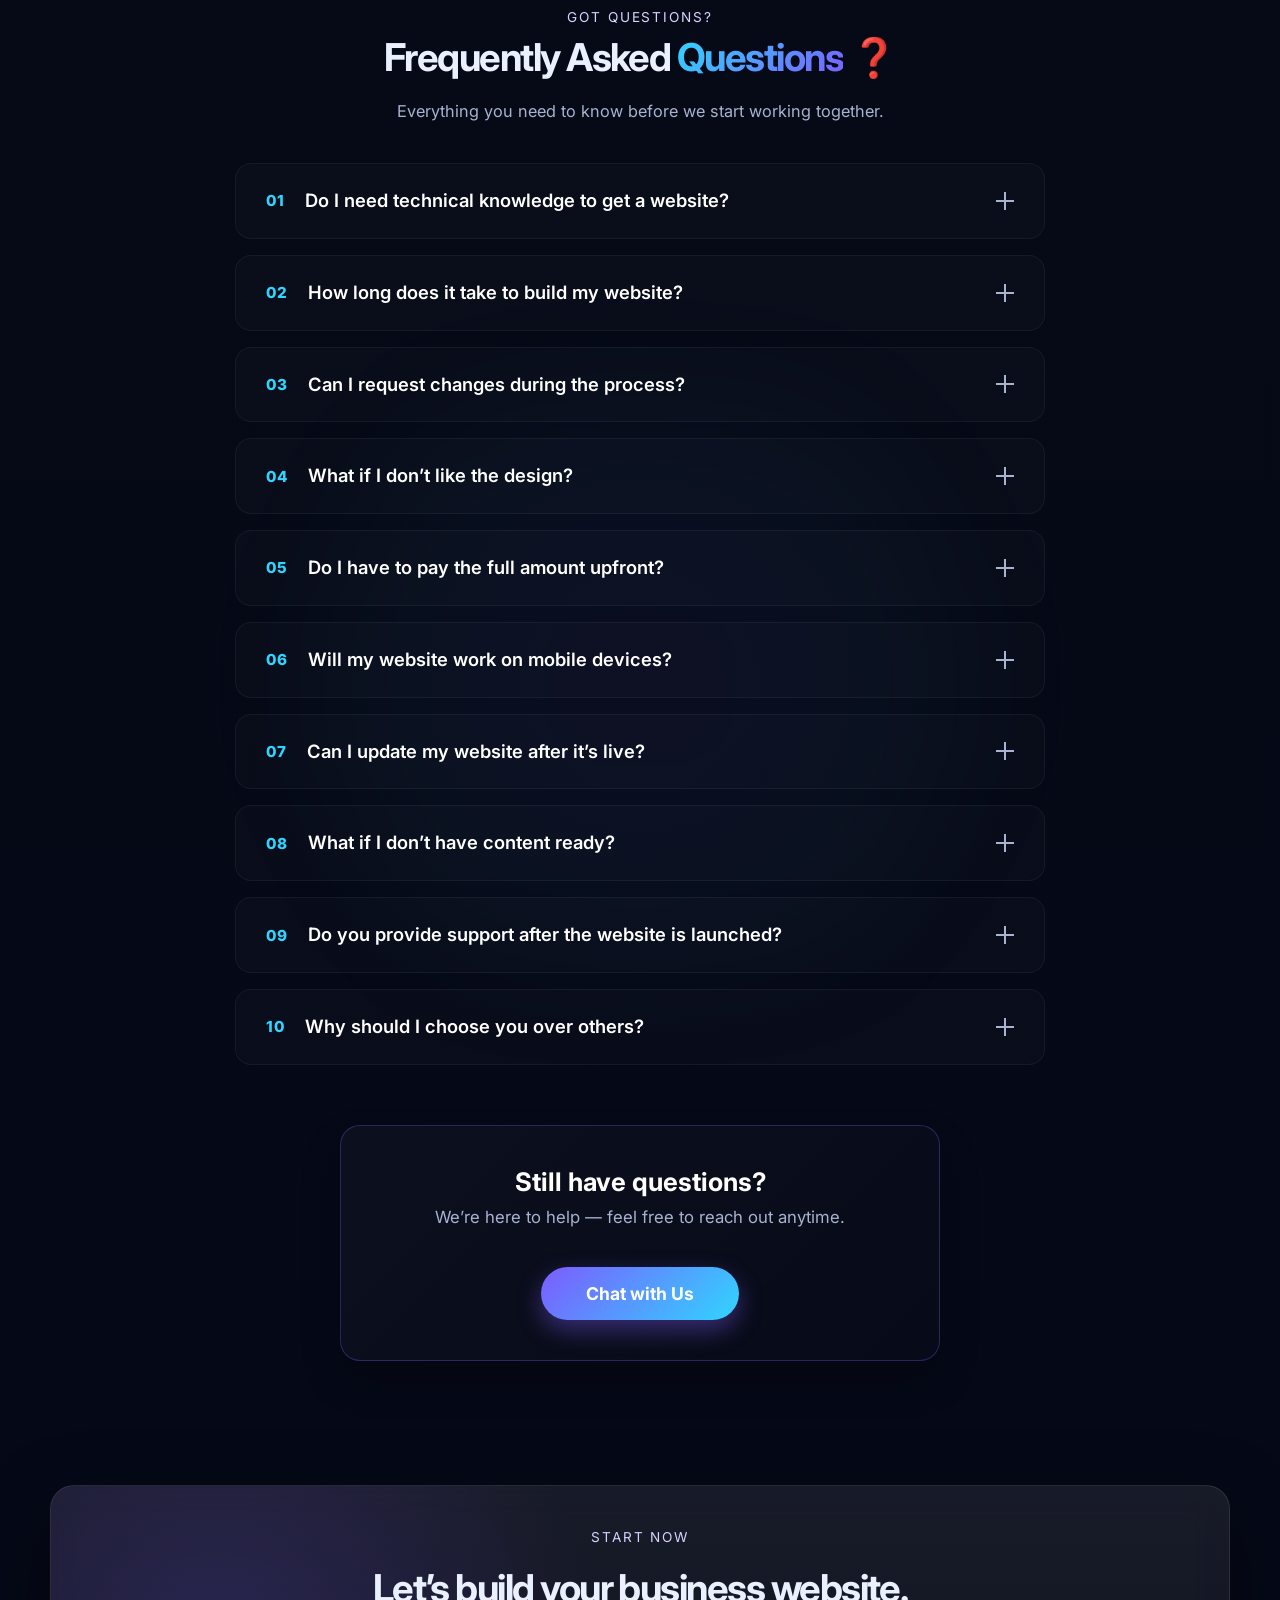
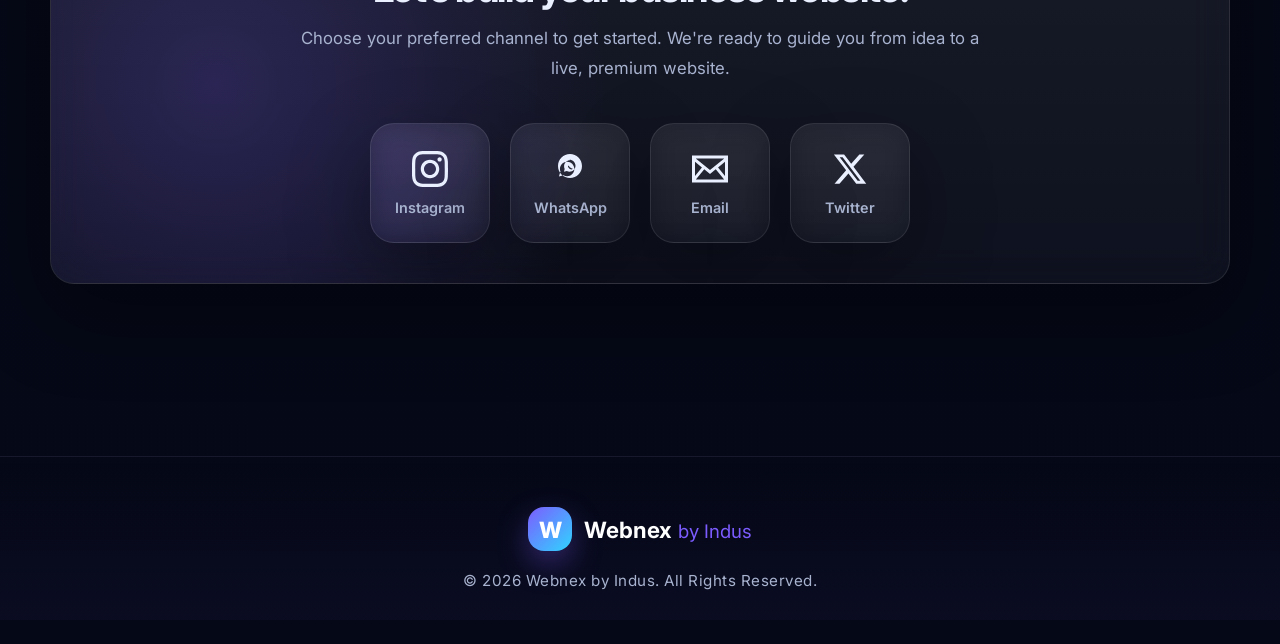
==== commit 7f59fbed: "Update index.html" ====
--- a/index.html
+++ b/index.html
@@ -717,10 +717,10 @@
                 <span class="icon-label">Email</span>
             </a>
 
-            <a href="https://x.com/Indus1000" target="_blank" rel="noopener noreferrer" class="contact-icon-btn twitter-btn" aria-label="Contact on Twitter">
-                <svg class="icon-svg" viewBox="0 0 24 24"><path d="M18.244 2.25h3.308l-7.227 8.26 8.502 11.24H16.17l-5.214-6.817L4.99 21.75H1.68l7.73-8.835L1.254 2.25H8.08l4.713 6.231zm-1.161 17.52h1.833L7.084 4.126H5.117z"/></svg>
-                <span class="icon-label">Twitter</span>
-            </a>
+            <a href="https://x.com/webnex_by_indus" target="_blank" rel="noopener noreferrer" class="contact-icon-btn twitter-btn" aria-label="Contact on Twitter">
+    <svg class="icon-svg" viewBox="0 0 24 24"><path d="M18.244 2.25h3.308l-7.227 8.26 8.502 11.24H16.17l-5.214-6.817L4.99 21.75H1.68l7.73-8.835L1.254 2.25H8.08l4.713 6.231zm-1.161 17.52h1.833L7.084 4.126H5.117z"/></svg>
+    <span class="icon-label">Twitter</span>
+</a>
           </div>
         </div>
       </div>
